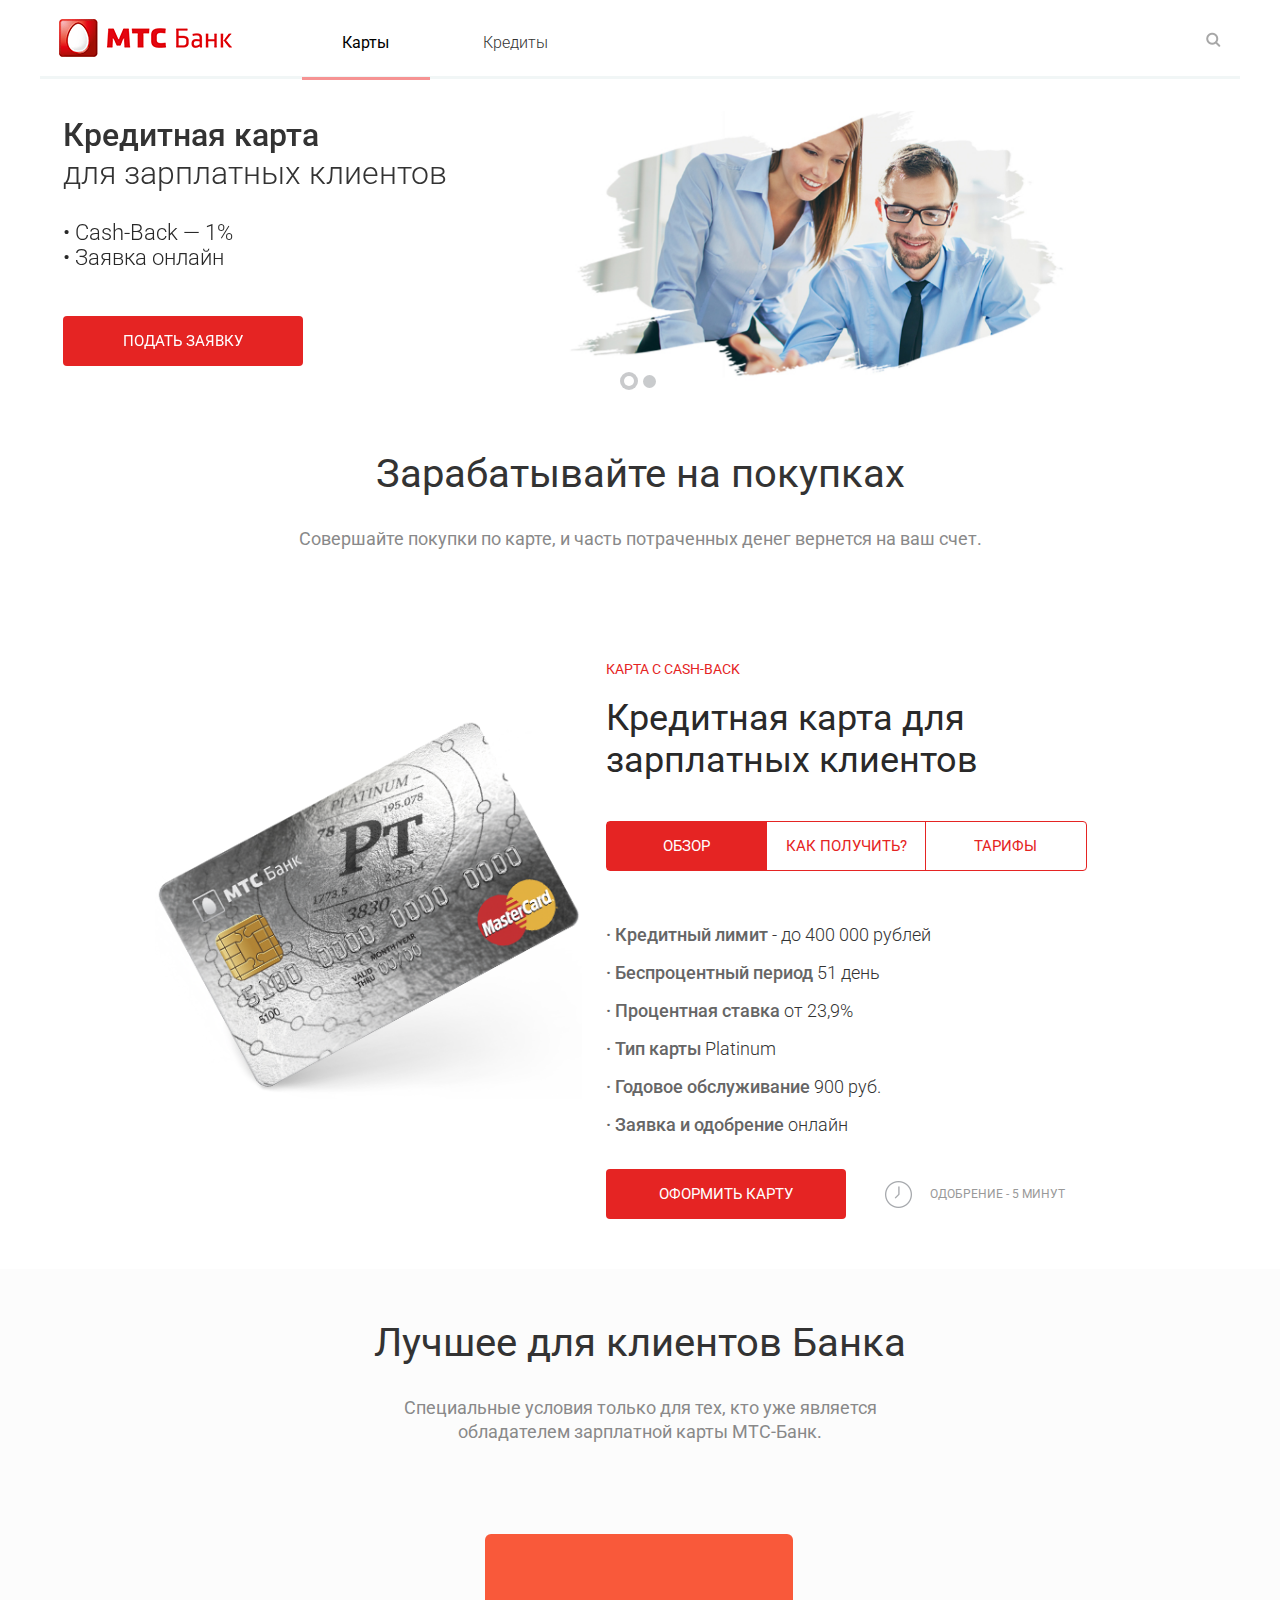
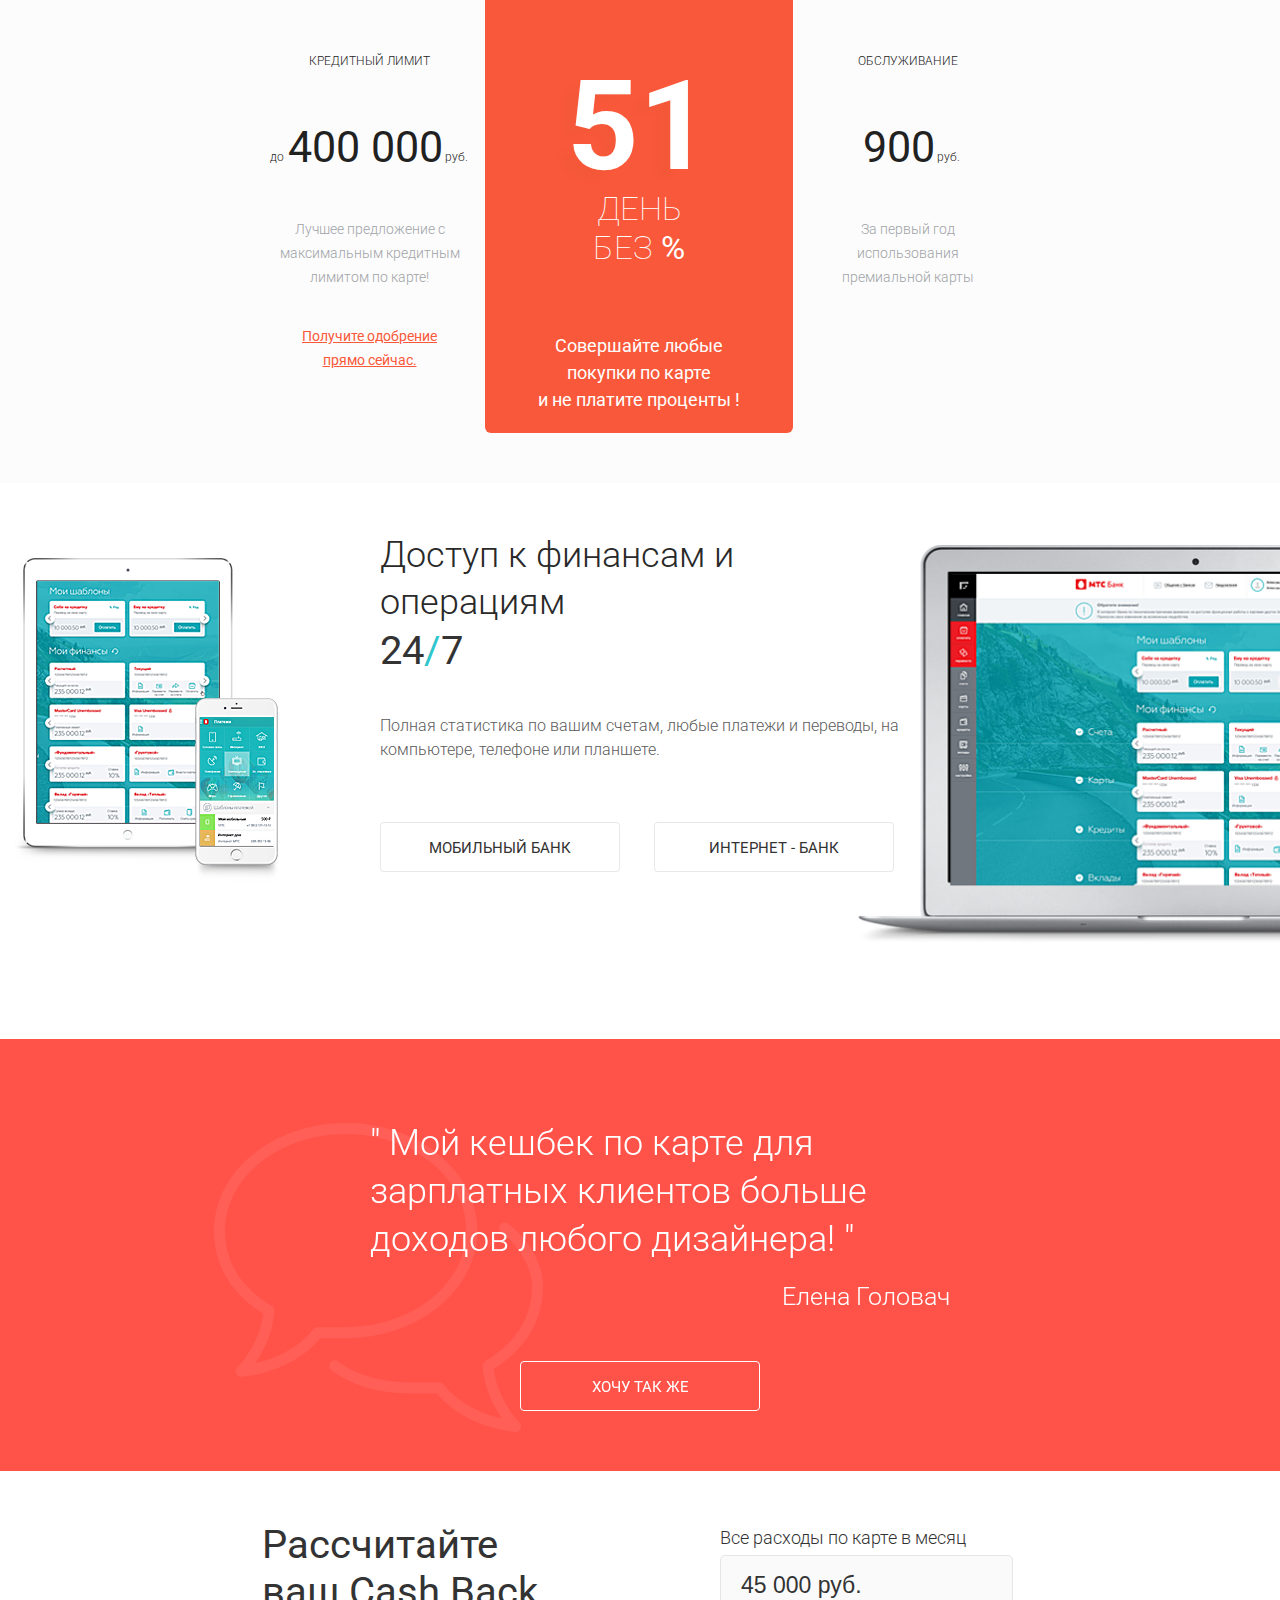
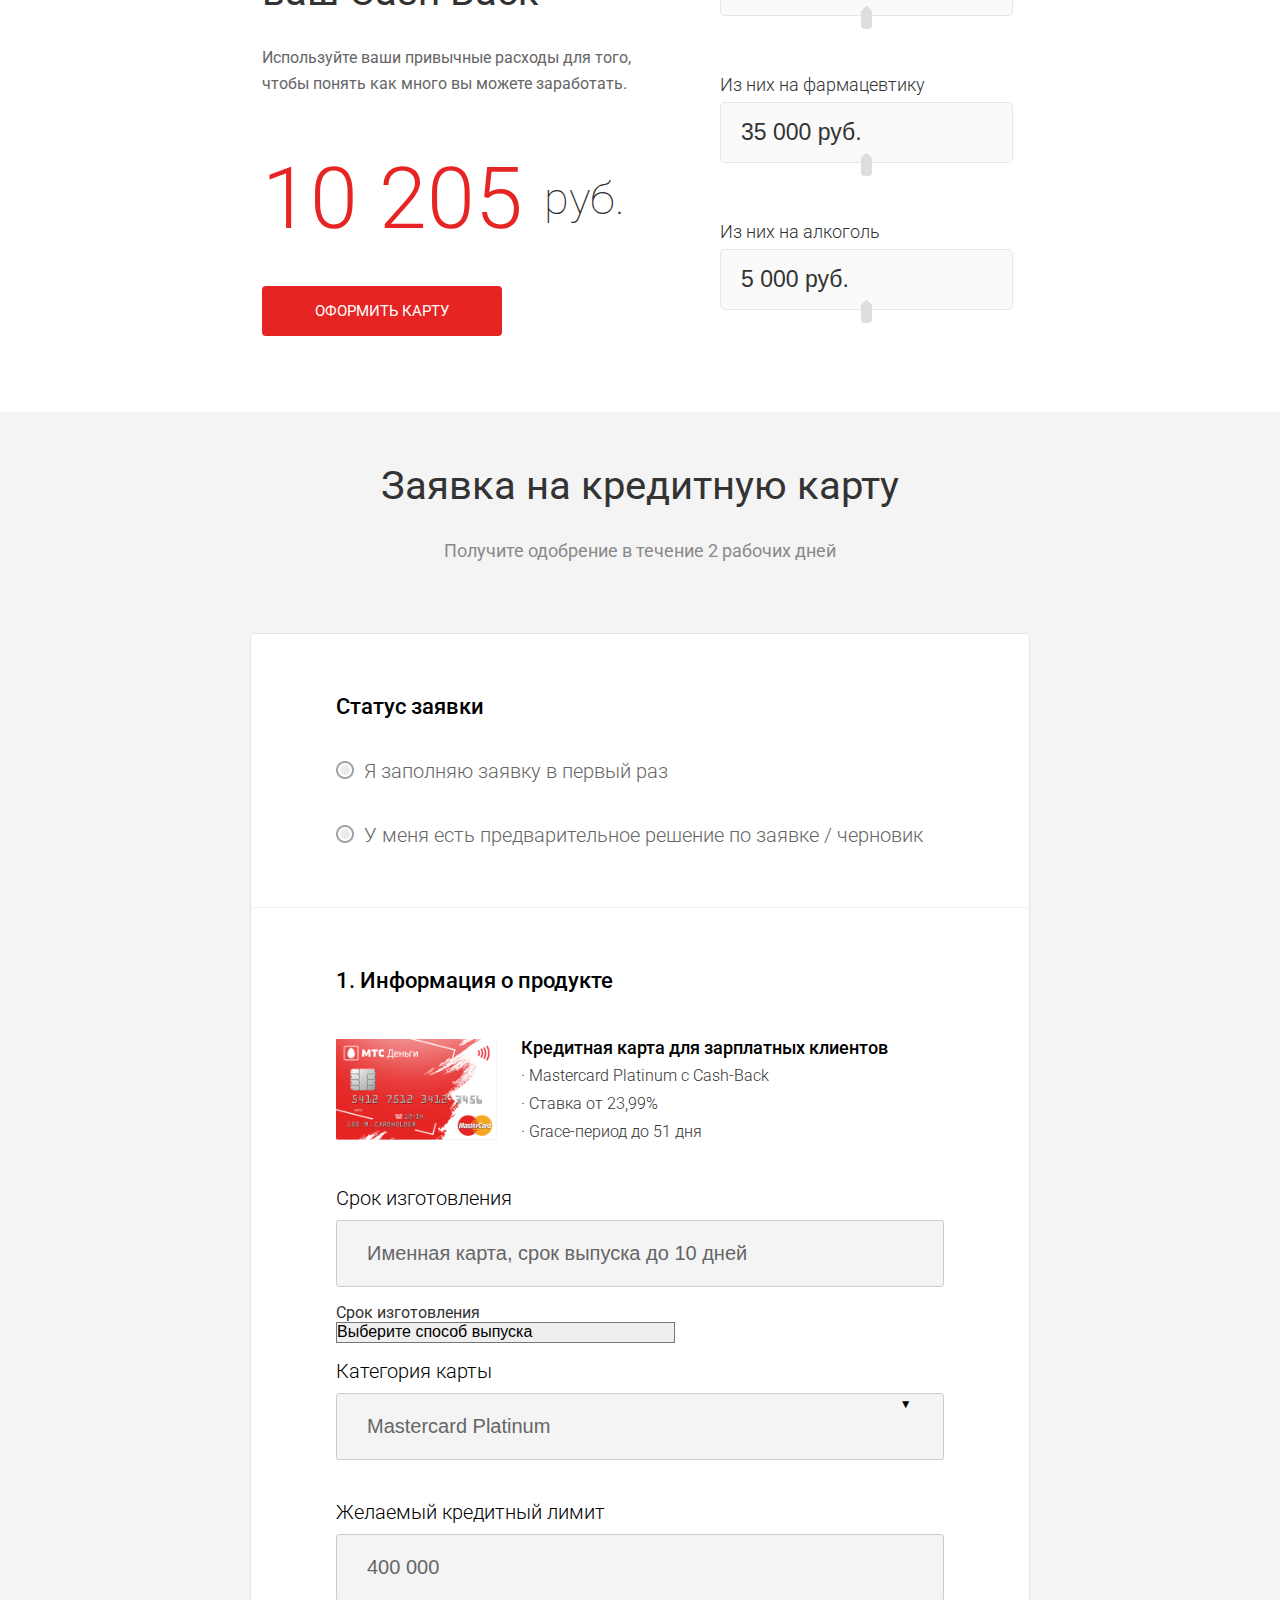
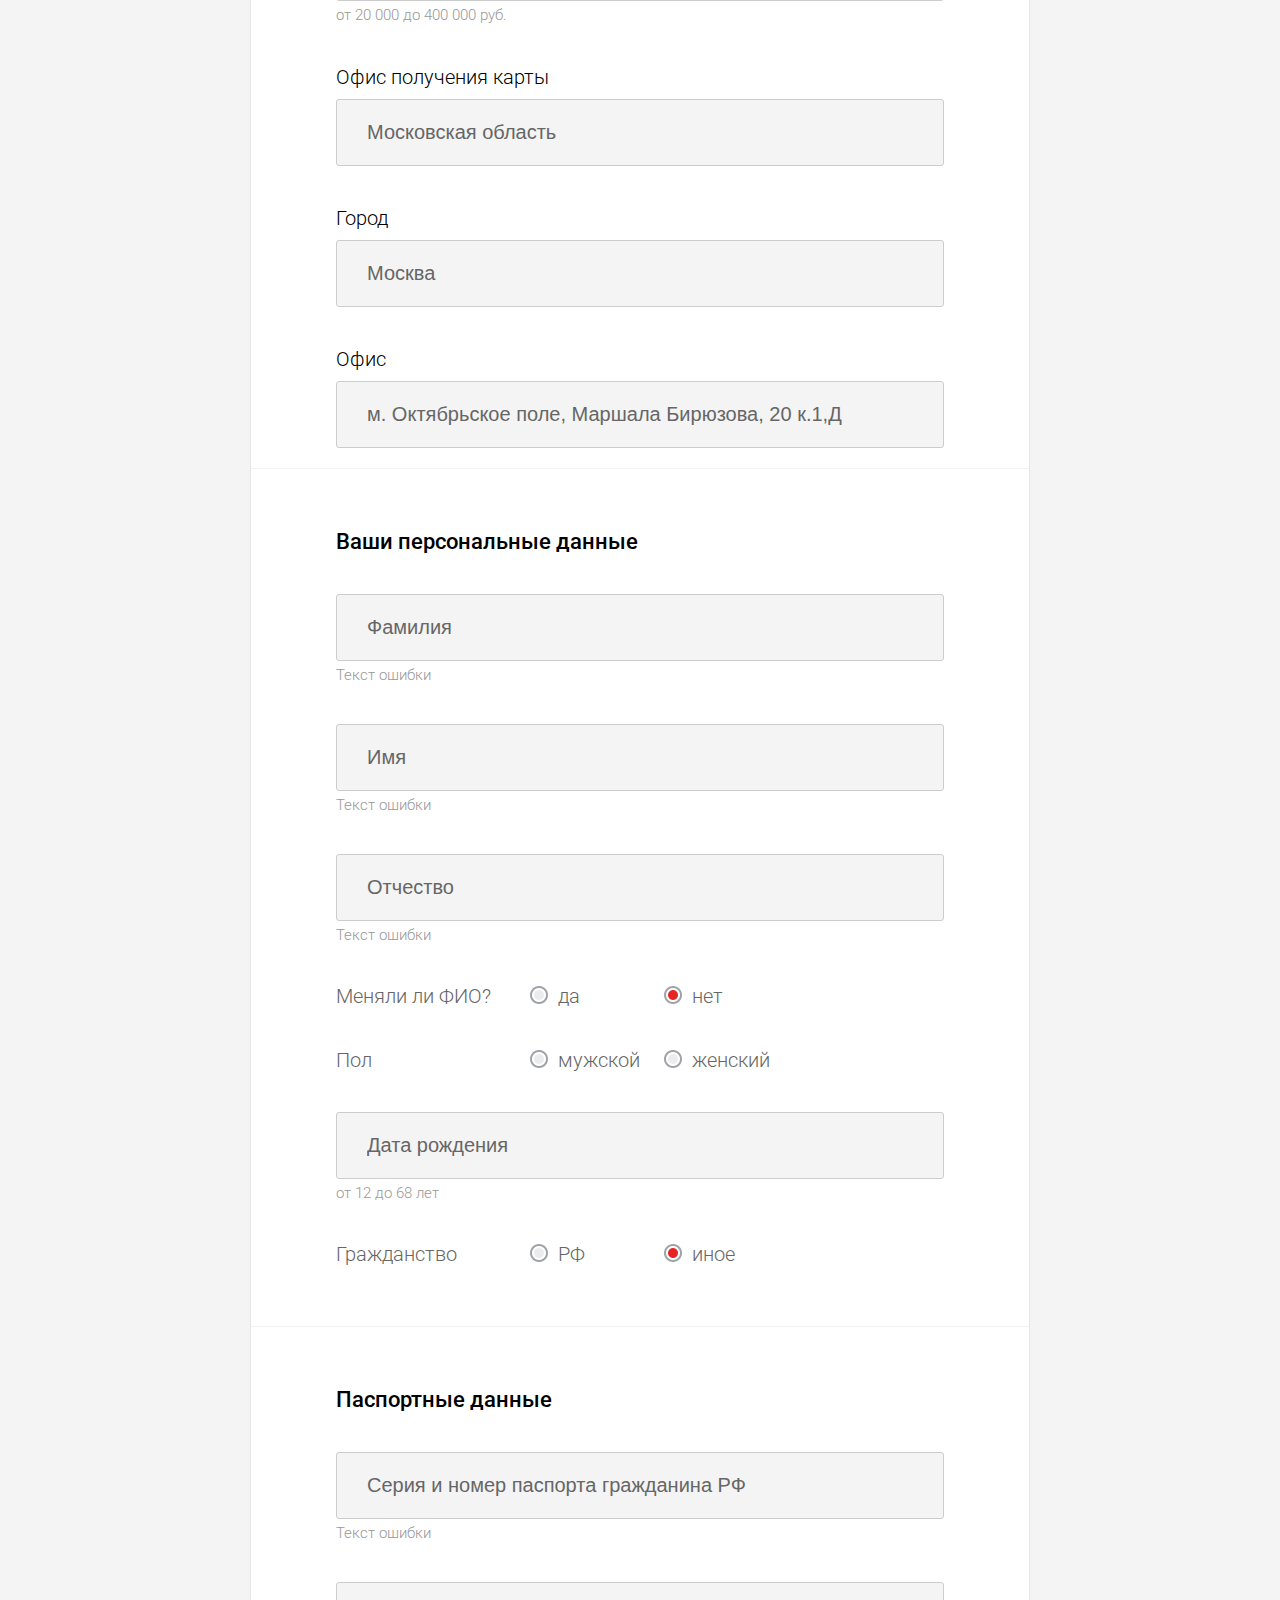
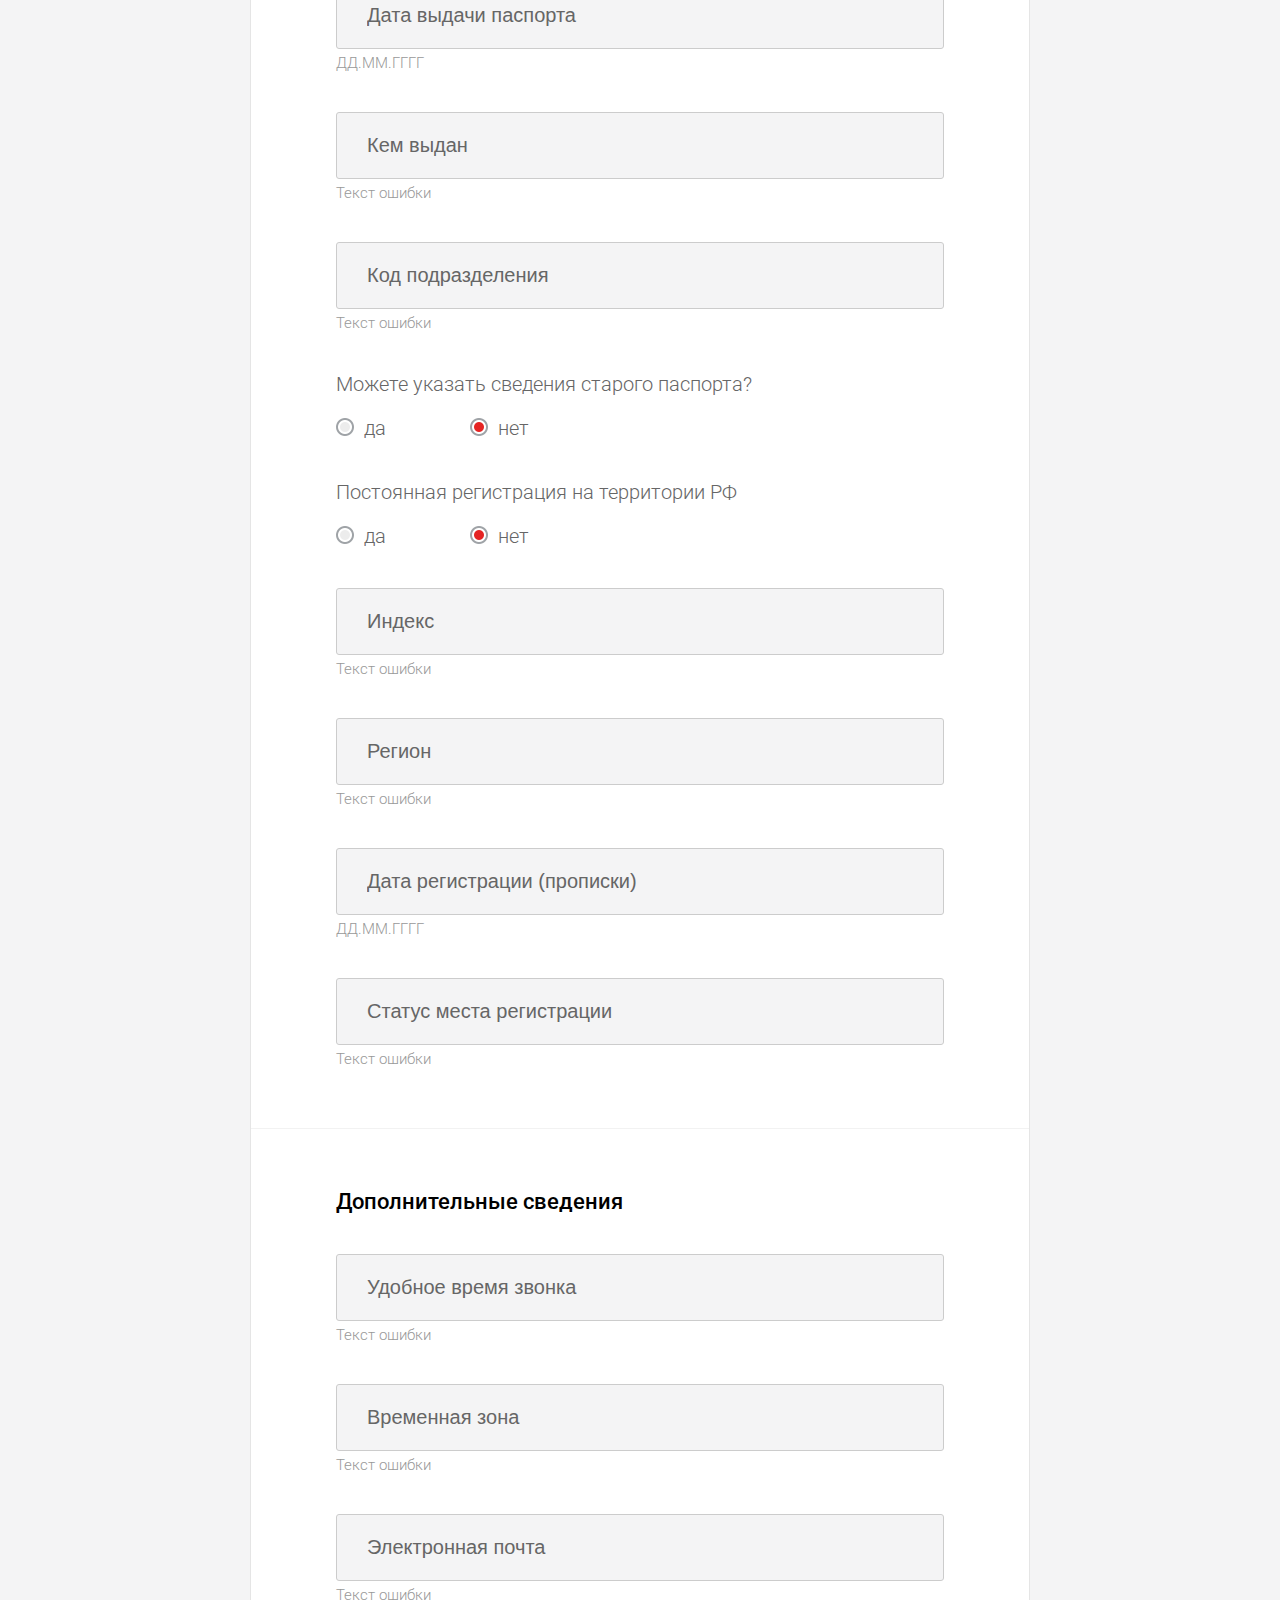
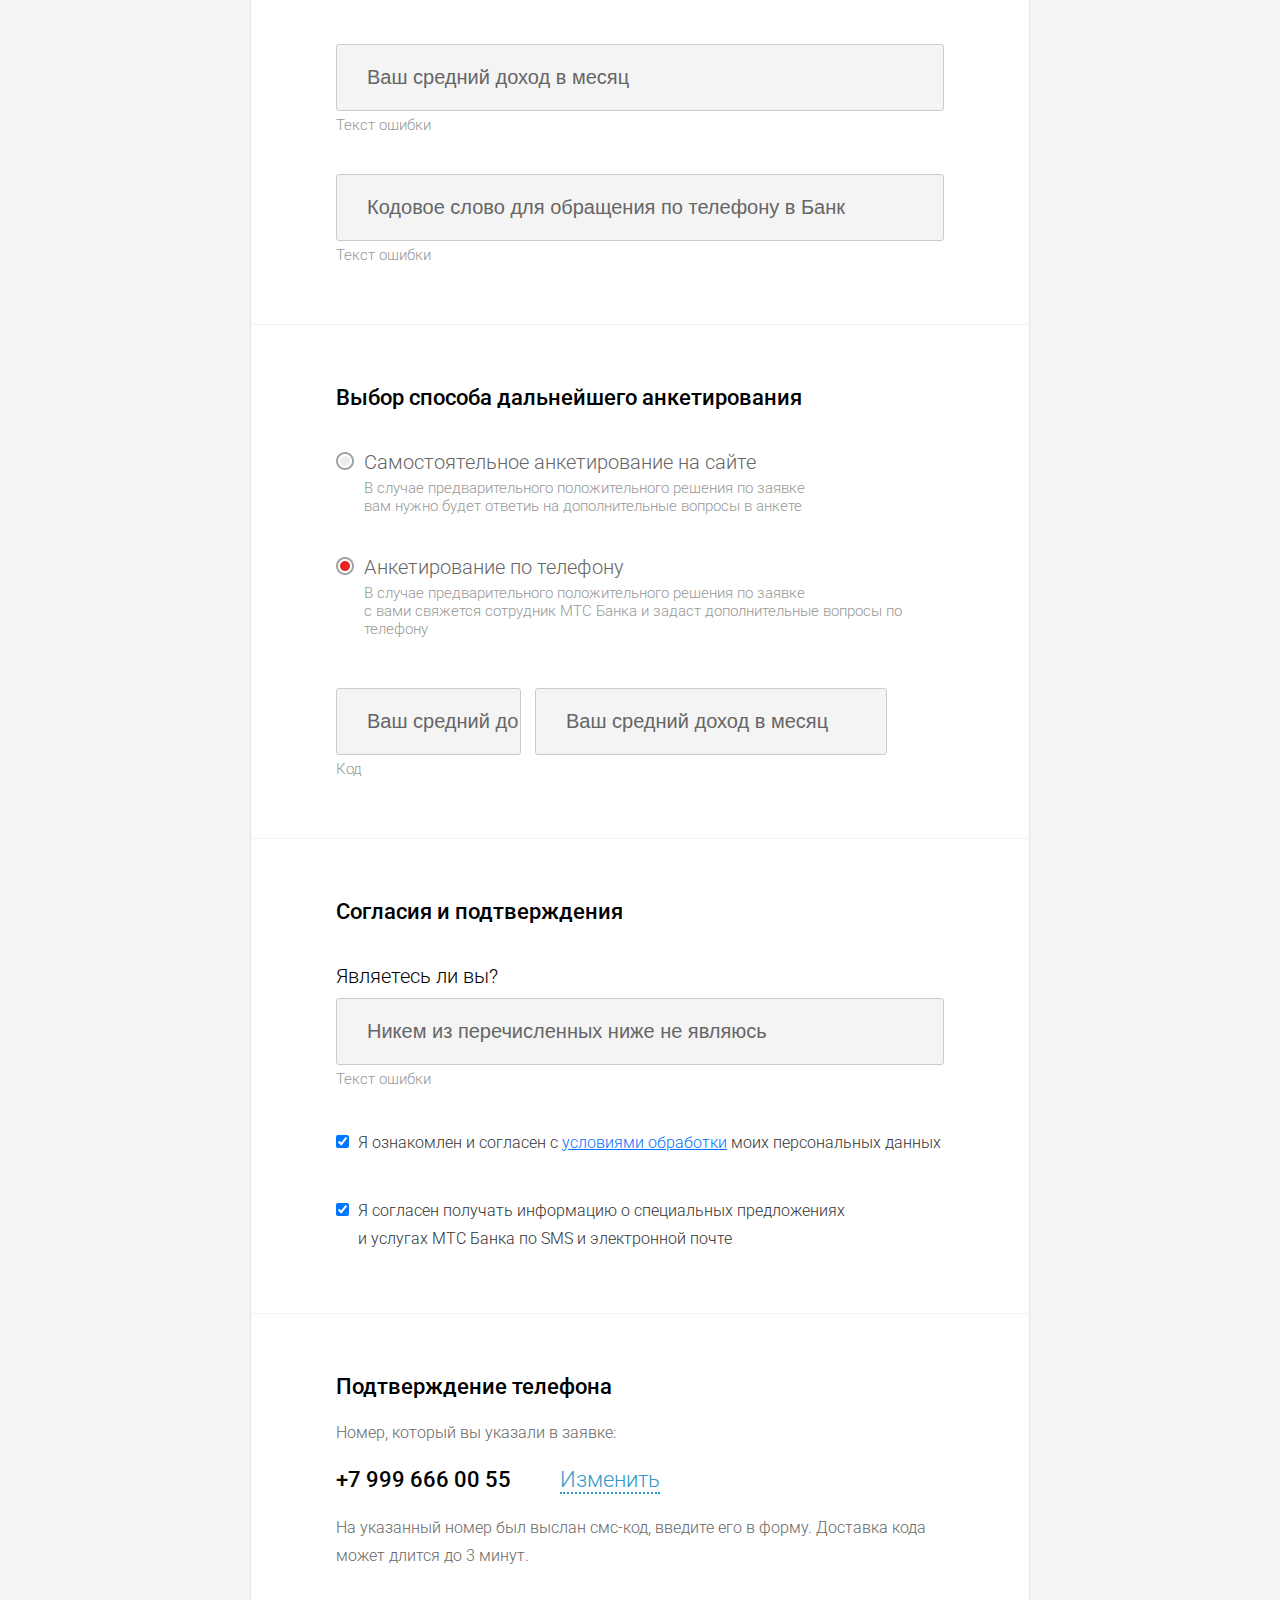
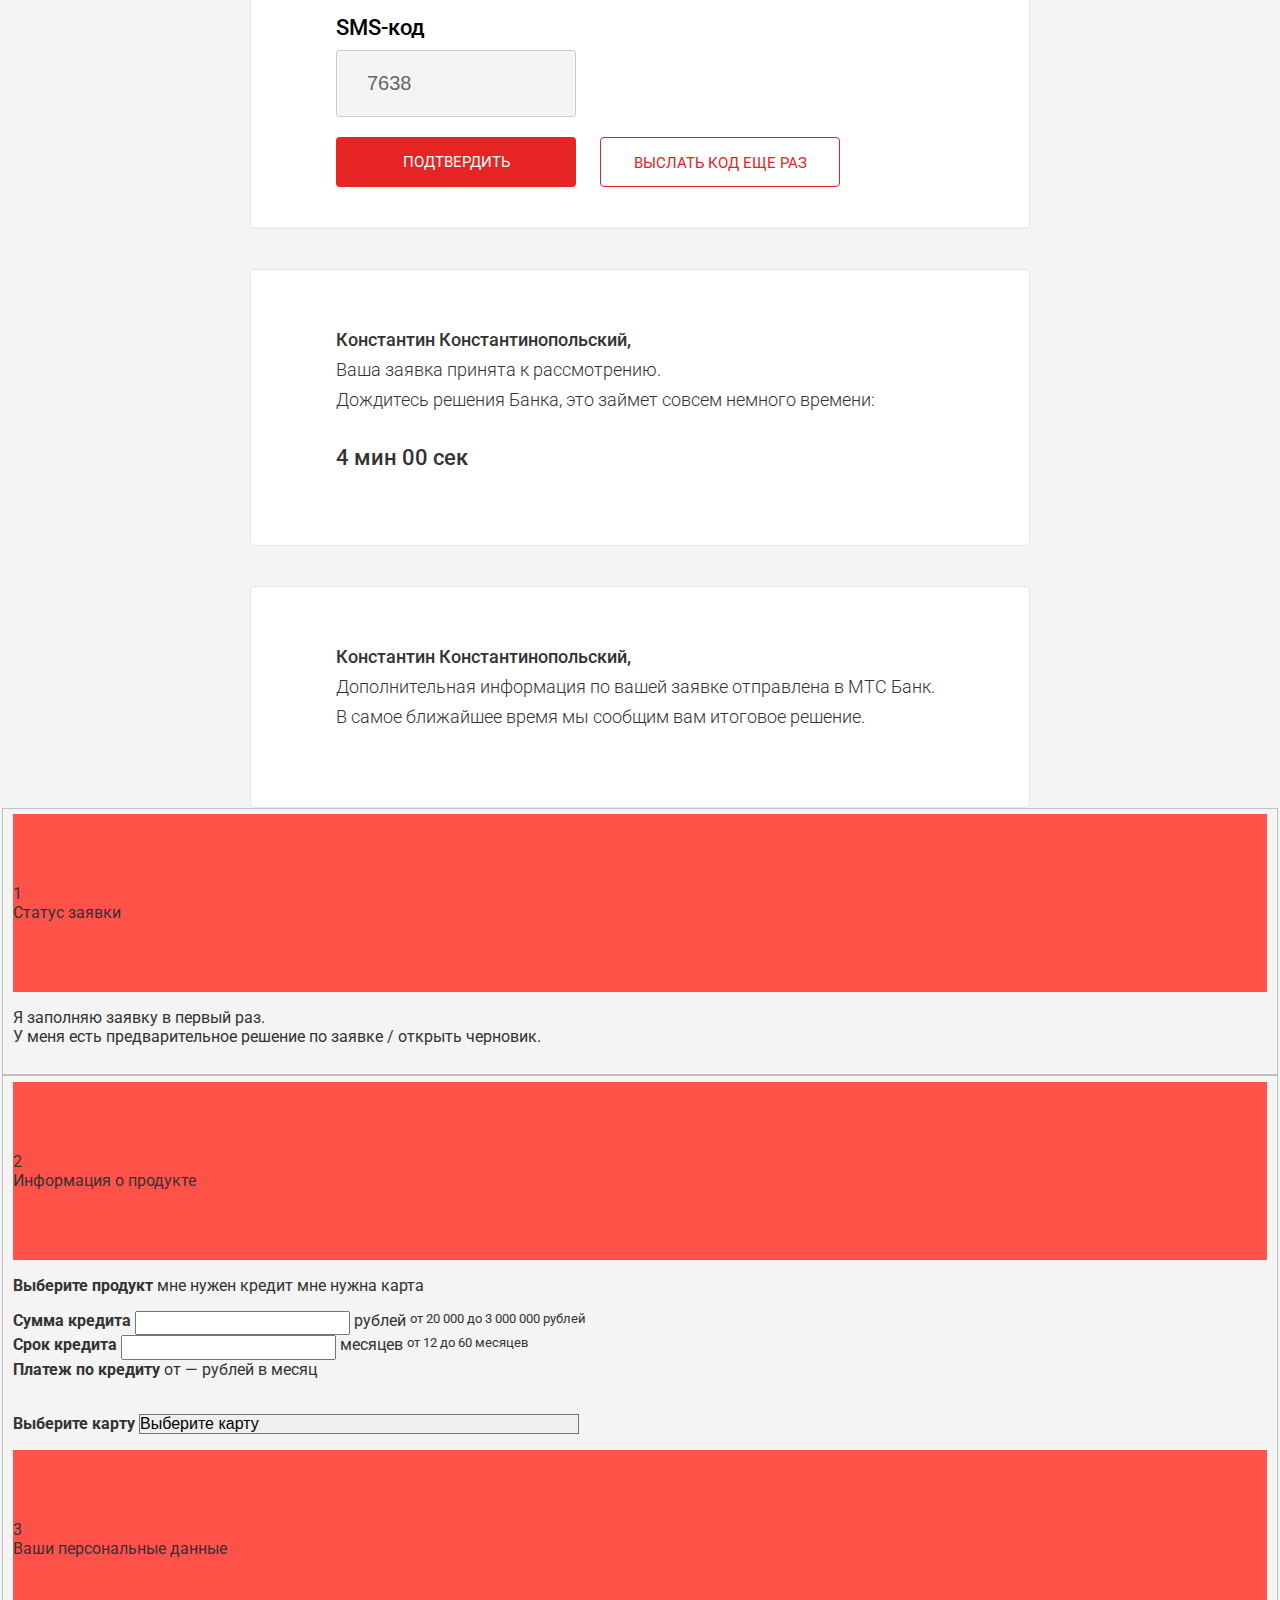
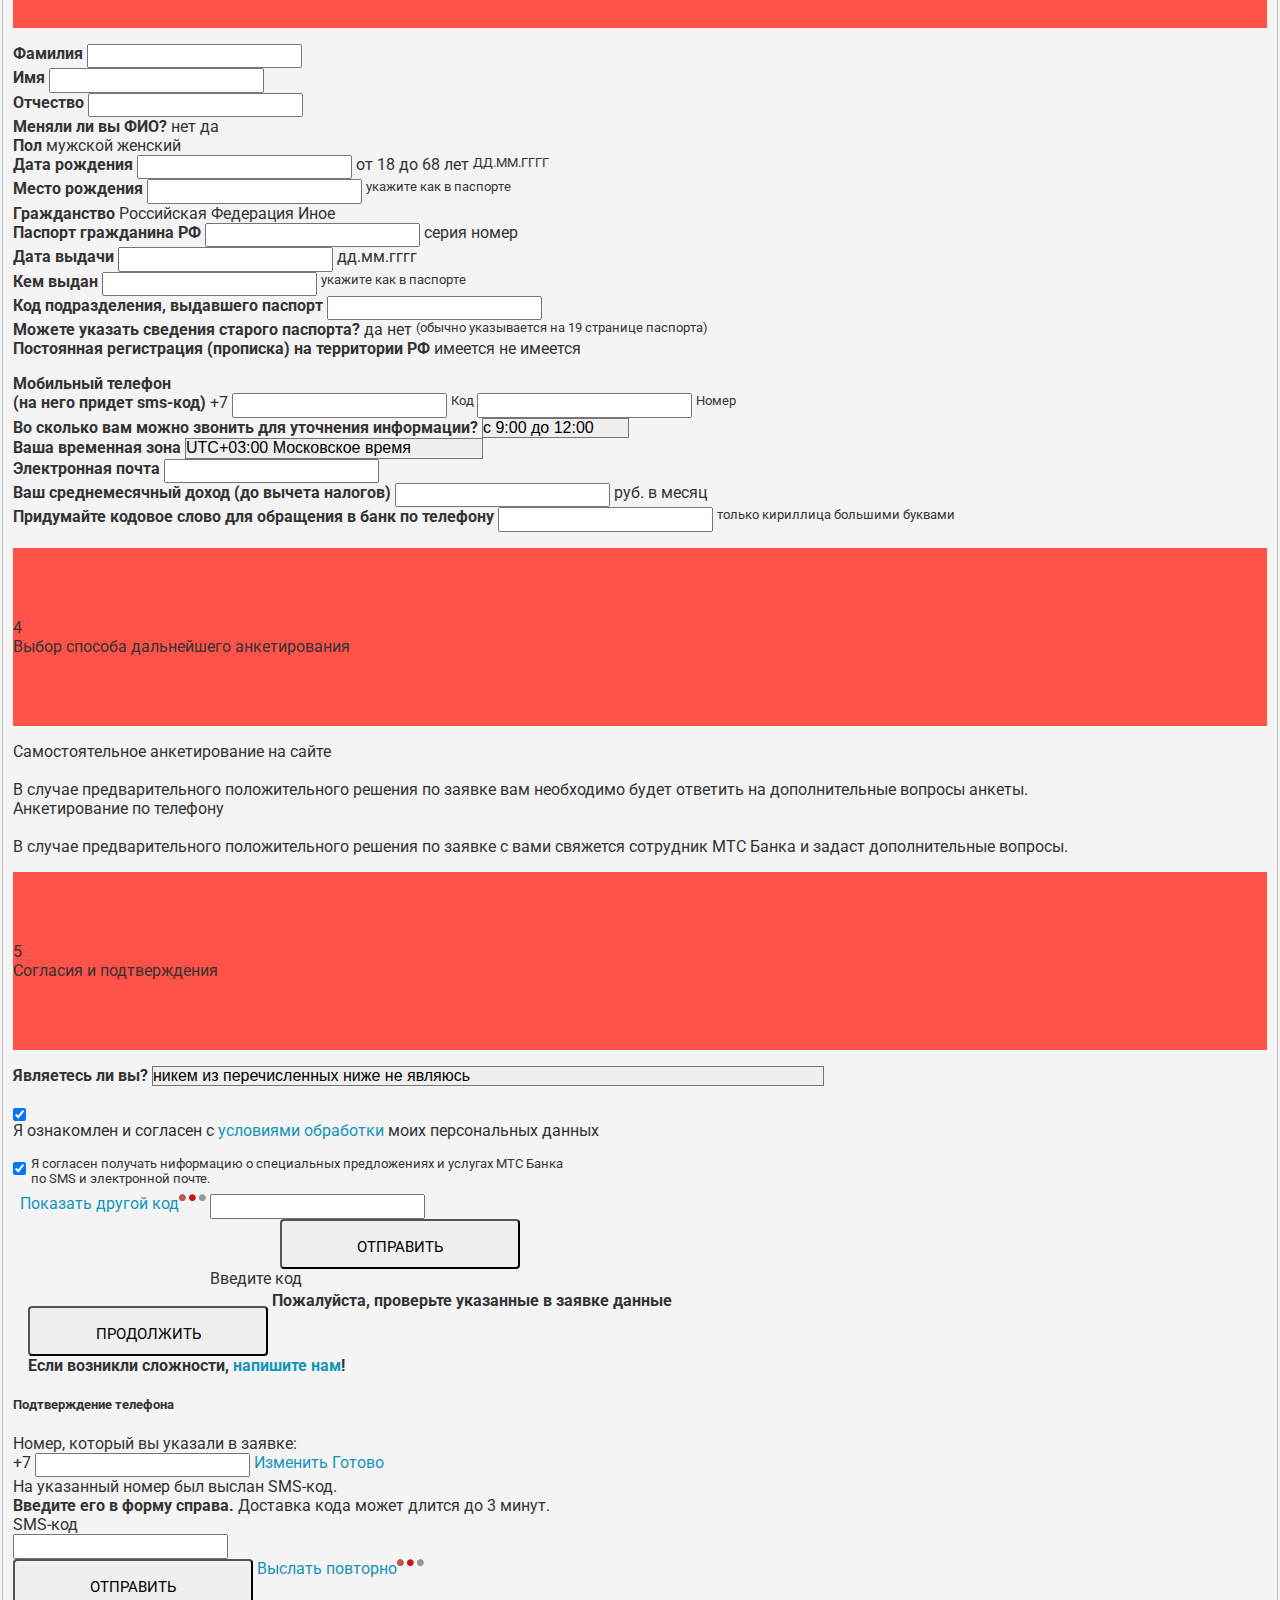
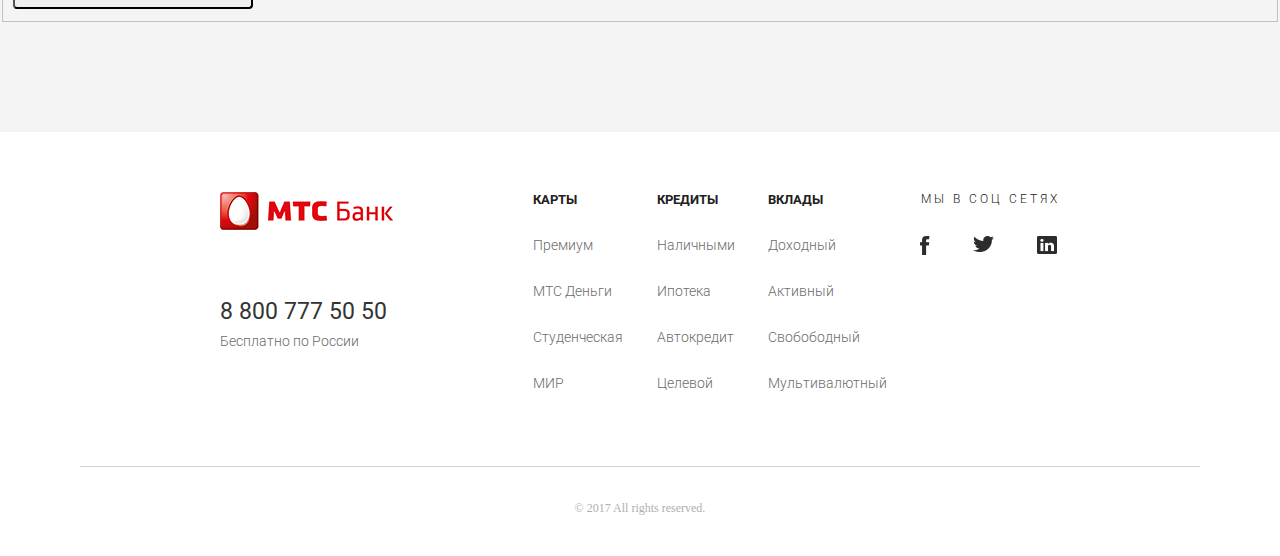
==== card0.html @ e61b51f1 "changes" ====
<!DOCTYPE html>
<html lang="ru">
<head>
	<meta charset="UTF-8">
	<meta http-equiv="content-type" content="text/html">
	<meta http-equiv="X-UA-Compatible" content="IE=edge">
	<meta name="viewport" content="width=device-width, initial-scale=1.0">
	<meta name="description" content="">
	<meta name="author" content="">
	<title>MTC Bank Card</title>


	<script src="libs/jquery/jquery-3.1.1.min.js"></script>
	<script src="libs/jquery/jquery-ui.min.js"></script>
	<link rel="apple-touch-icon" sizes="180x180" href="img/favicons/apple-touch-icon.png">
	<link rel="icon" type="image/png" href="img/favicons/favicon-32x32.png" sizes="32x32">
	<link rel="icon" type="image/png" href="img/favicons/favicon-16x16.png" sizes="16x16">
	<link rel="manifest" href="img/favicons/manifest.json">
	<link rel="mask-icon" href="img/favicons/safari-pinned-tab.svg" color="#e30714">
	<meta name="theme-color" content="#ffffff">

	<link href="libs/normalize/normalize.css" rel="stylesheet">
	<link href="libs/owlcarousel2/owl.carousel.min.css" rel="stylesheet">
	<link href="css/main.css" rel="stylesheet">

	<link href="https://fonts.googleapis.com/css?family=Roboto:100,300,400,500,700" rel="stylesheet">

	<!--new style-->

	<!--<link href="css/forms.css" rel="stylesheet">-->
	<!--<link href="css/reset.css" rel="stylesheet">-->
	<!--<link href="css/steps.css" rel="stylesheet">-->
	<!--<link href="css/style-app-mts.css" rel="stylesheet">-->
	<!--end new style-->
  <!--[if lt IE 9]>
  <script src="https://oss.maxcdn.com/html5shiv/3.7.2/html5shiv.min.js"></script>
  <script src="https://oss.maxcdn.com/respond/1.4.2/respond.min.js"></script>
  <![endif]-->
</head>
<body>

	<header class="top-header">
		<div class="top-header__container">
			<a href="#" class="logo top-header__logo"><img src="img/logo.png" alt=""></a>
			<nav class="top-header__nav">
				<div class="search top-nav__search">
					<form action="" class="search__form">
						<input type="text" class="search__input" name="search" placeholder="Писк по сайту">
						<input type="submit" class="search__btn" value="">
					</form>
				</div>
				<a href="#" class="top-header__nav-link top-header__nav-link_active">Карты</a>
				<a href="#" class="top-header__nav-link">Кредиты</a>
			</nav>

			<div class="search top-header__search">
				<form action="" class="search__form">
					<input type="text" class="search__input" name="search" placeholder="Писк по сайту">
					<input type="submit" class="search__btn" value="">
				</form>
			</div>

			<div class="top-header__mobile-menu">
				<div class="top-header__mobile-menu-drop"></div>
				<div class="top-header__mobile-menu-drop"></div>
				<div class="top-header__mobile-menu-drop"></div>
			</div>
		</div><!-- top-header__container -->
	</header><!-- top-header -->


	<section class="banner">
		<div id="banner" class="banner__slider owl-carousel">
			<div class="banner__slide">
				<img src="img/card-page/banner/Banner_credit-card-ZP-1.jpg" alt="">
				<div class="banner__container">
					<div class="banner__info">
						<div class="banner__title"><b>Кредитная карта</b> <br>для зарплатных клиентов </div>
                        <div class="banner__text"><b>51 день без процентов</b> <br>на покупки и платежи по карте </div>
                        <!--<ul class="banner__list">-->
                            <!--<li class="banner__list-item">• Cash-Back — 1%</li>-->
                            <!--<li class="banner__list-item">• Заявка онлайн</li>-->
                        <!--</ul>-->
						<!--<div class="banner__text">-->
							<!--Кредитная карта <br>-->
							<!--МТС Деньги-->
							<!--<span class="banner__text-sm">для зарплатных клиентов</span>-->
						<!--</div>-->
                        <a href="#" class="btn btn_red banner__btn">Подать заявку</a>
					</div>

					<!--<div class="banner__card">-->
						<!--<img src="img/card-page/banner/banner_card.png" alt="">-->
					<!--</div>-->
				</div><!-- banner__container -->
			</div><!-- banner__slide -->
			<div class="banner__slide">
				<img src="img/card-page/banner/Banner_credit-card-ZP-2.jpg" alt="">
				<div class="banner__container">
					<div class="banner__info">
                        <div class="banner__title"><b>Кредитная карта</b> <br>для зарплатных клиентов </div>
                        <ul class="banner__list">
                            <li class="banner__list-item">• Cash-Back — 1%</li>
                            <li class="banner__list-item">• Заявка онлайн</li>
                        </ul>
						<a href="#" class="btn btn_red banner__btn">Подать заявку</a>
					</div>
					<!--<div class="banner__card">-->
						<!--<img src="img/card-page/banner/banner_card.png" alt="">-->
					<!--</div>-->
				</div><!-- banner__container -->
			</div><!-- banner__slide -->
		</div><!-- banner__slider -->
	</section><!-- banner -->



	<section class="earn">
		<div class="earn__container">
			<div class="headline earn__headline">Зарабатывайте на покупках</div>
			<p class="subtitle earn__subtitle">Совершайте покупки по карте, и часть потраченных денег вернется на ваш счет.</p>

			<div class="earn__photo"><img src="img/card-page/earn/earn__card-2.png" alt=""></div>
			<div class="earn__info">
				<div class="earn__info-subtitle">КАРТА С CASH-BACK</div>
				<!--<div class="earn__info-nubmer">МТС ХХХХХХХХХ</div>-->
				<div class="earn__info-nubmer">Кредитная карта для зарплатных клиентов</div>

				<div class="earn__tab-caption-wrapper">
					<div class="earn__tab-caption">обзор</div>
					<div class="earn__tab-caption">как получить?</div>
					<div class="earn__tab-caption">тарифы</div>
				</div><!-- earn__tab-caption-wrapper -->

				<div class="earn__tab-content">
					<ul class="earn__text">
						<li><span class="earn__text-bold">· Кредитный лимит</span> - до 400 000 рублей</li>
						<li><span class="earn__text-bold">· Беспроцентный период</span> 51 день</li>
						<li><span class="earn__text-bold">· Процентная ставка</span> от 23,9%</li>
						<li><span class="earn__text-bold">· Тип карты </span>Platinum</li>
						<li><span class="earn__text-bold">· Годовое обслуживание</span> 900 руб.</li>
						<li><span class="earn__text-bold">· Заявка и одобрение </span> онлайн</li>
					</ul>
				</div><!-- earn__tab-content -->

				<div class="earn__tab-content">
					<ul class="earn__text">
						<li><span class="earn__text-bold">· Заполнить <a href="https://app.mtsbank.ru/getproduct/short/">онлайн-анкету</a></span> на сайте МТС Банка</li>
						<li><span class="earn__text-bold">· Забрать Вашу карту в ближайшем <a href="http://www.mtsbank.ru/about/branches/">офисе МТС Банка</a>,</span> предоставив для оформления паспорт</li>
					</ul>
				</div><!-- earn__tab-content -->

				<div class="earn__tab-content">
					<ul class="earn__text">
						<li><span class="earn__text-bold"><a href="http://www.mtsbank.ru/files/redakciya_2017_03_31_katalog_uslug_i_tarifov_dlya_klientov_fizicheskih_lic_doc.pdf">· Каталог услуг и тарифов для физических лиц с 31.03.2017</a></span> (PDF, 560,02 КБ) </li>
						<li><span class="earn__text-bold"><a href="http://www.mtsbank.ru/files/redakciya_2017_03_31_katalog_uslug_i_tarifov_dlya_klientov_fizicheskih_lic.pdf">· Каталог услуг и тарифов для клиентов – физических лиц по операциям с ценными бумагами, депозитарным услугам </a></span></li>
						<li><span class="earn__text-bold"><a href="http://www.mtsbank.ru/files/redakciya_2017_03_31_katalog_uslug_i_tarifov_dlya_klientov_fizicheskih_lic.pdf">· Вкладам, кредитам, программам добровольного страхования с 31.03.2017</a></span> (PDF, 1,2 МБ)</li>
						<li><span class="earn__text-bold"><a href="http://www.mtsbank.ru/files/20170206_%D0%9A%D0%B0%D1%82%D0%B0%D0%BB%D0%BE%D0%B3%20%D1%83%D1%81%D0%BB%D1%83%D0%B3%20%D0%B8%20%D1%82%D0%B0%D1%80%D0%B8%D1%84%D0%BE%D0%B2%20%D0%BF%D0%BE%20%D0%B1%D0%B0%D0%BD%D0%BA%D0%BE%D0%B2%D1%81%D0%BA%D0%B8%D0%BC%20%D0%BA%D0%B0%D1%80%D1%82%D0%B0%D0%BC%20%D0%B4%D0%BB%D1%8F%20%D0%BA%D0%BB%D0%B8%D0%B5%D0%BD%D1%82%D0%BE%D0%B2%20%D1%84%D0%B8%D0%B7%20%D0%B8%20%D1%8E%D1%80%20%D0%BB%D0%B8%D1%86%20.pdf">· Тарифы по банковским картам, по которым выпускаются карты с 20.04.2015 (каталог действует с 28.11.2016)</a> (PDF, 1,67 МБ)</li>
					</ul>
				</div><!-- earn__tab-content -->

				<a href="" class="btn btn_red earn__btn">Оформить карту</a>
				<div class="earn__approval"><span class="earn__approval-icon"></span> Одобрение - 5 минут</div>
			</div>
		</div>
	</section><!-- earn -->


	<section class="for-clients">
		<div class="for-clients__container">
			<div class="headline for-clients__headline">Лучшее для клиентов Банка</div>
			<p class="subtitle for-clients__subtitle">
				Специальные условия только для тех, кто уже является обладателем зарплатной карты МТС-Банк.
			</p>

			<div class="for-clients__plus">
				<div class="for-clients__plus-item">
					<div class="for-clients__title">кредитный лимит</div>	
					<div class="for-clients__price">
						<span class="for-clients__price for-clients__price_small">до</span> 400 000 <span class="for-clients__price for-clients__price_small">руб.</span>
					</div>
					<p class="for-clients__text">
						Лучшее предложение с <br>
						максимальным кредитным <br>
						лимитом по карте!
					</p>

					<a href="#" class="for-clients__link">
						Получите одобрение<br>
						прямо сейчас.
					</a>
				</div><!-- for-clients__plus-item -->

				<div class="for-clients__plus-item">
					<div class="for-clients__day">
						<span class="for-clients__day for-clients__day_large">51</span>
						ДЕНЬ <br>
						без <span class="for-clients__day for-clients__day_middle">%</span>
					</div>
					<p class="for-clients__text for-clients__text_middle">
						Совершайте любые <br>
						покупки по карте <br>
						и не платите проценты !
					</p>
				</div><!-- for-clients__plus-item -->

				<div class="for-clients__plus-item">
					<div class="for-clients__title">обслуживание</div>	
					<div class="for-clients__price">
						900 <span class="for-clients__price for-clients__price_small">руб.</span>
					</div>
					<p class="for-clients__text">
						За первый год <br>
						использования <br>
						премиальной карты
					</p>

					<div class="for-clients__crown">
						<!--<img src="img/card-page/for-clients/crown.png" alt="">-->
					</div>
				</div><!-- for-clients__plus-item -->

			</div><!-- for-clients__plus -->
		</div><!-- for-clients__container -->
	</section><!-- for-clients -->


	<section class="access">
		<img src="img/iph_ip.png" class="access_img-phone">
		<img src="img/mac.png" class="access_img-notebook">
		<div class="access__container">
			<div class="headline access__headline"><span class="access__headline access__headline-middle">Доступ к финансам и операциям</span> <br>
				24<span class="access__headline access__headline-blue">/</span>7
			</div>
			<p class="access__text">
				Полная статистика по вашим счетам, любые платежи и переводы,
				на компьютере, телефоне или планшете.
			</p>
			<a href="#" class="btn access__btn">Мобильный банк</a>
			<a href="#" class="btn access__btn">интернет - банк</a>
		</div>
	</section>


	<section class="recall">
		<div class="recall__container">
			<div id="recall-slider" class="recall__slider owl-carousel">
				<div class="recall__slide">
					<p class="recall__text">
						" Мой кешбек по карте для
						зарплатных клиентов больше
						доходов любого дизайнера! "
						<span class="recall__athor">Елена Головач</span>
					</p>
					<a href="#" class="btn btn_white recall__btn">Хочу так же</a>
				</div>
				<div class="recall__slide">
					<p class="recall__text">
						«	Мой кешбек по карте для
						зарплатных клиентов больше
						доходов любого дизайнера! »
						<span class="recall__athor">Елена Головач</span>
					</p>
					<a href="#" class="btn btn_white recall__btn">Хочу так же</a>
				</div>
			</div><!-- recoll__slider -->
		</div><!-- recoll__container -->
	</section><!-- recoll -->


	<section class="cash-back">
		<div class="cash-back__container">
			<div class="cash-back__col">
				<div class="headline cash-back__headline">
					Рассчитайте <br>
					ваш Cash Back
				</div>
				<p class="cash-back__text">
					Используйте ваши привычные расходы для того, 
					чтобы понять как много вы можете заработать.
				</p>
				<div class="cash-back__price">10 205 <span class="cash-back__price cash-back__price_sm">руб.</span></div>
				<div class="btn btn_red cash-back__btn">Оформить карту</div>
			</div>
			<div class="cash-back__col">
				<div class="filter cash-back__filter">
					<label class="cash-back__label">Все расходы по карте в месяц<br>
						<input type="text" id="total" class="calculate__input" value="45 000 руб. "/>
					</label>
					<div class="sliderCont">
						<div class="slider"></div>
					</div>
				</div><!-- calculate__filter -->

				<div class="filter cash-back__filter">
					<label class="cash-back__label">Из них на фармацевтику<br>
						<input type="text" id="time" class="calculate__input" value="35 000 руб. "/>
					</label>
					<div class="sliderCont">
						<div class="slider1"></div>
					</div>
				</div><!-- calculate__filter -->

				<div class="filter cash-back__filter">
					<label class="cash-back__label">Из них на алкоголь<br>
						<input type="text" id="income" class="calculate__input" value="5 000 руб. "/>
					</label>
					<div class="sliderCont">
						<div class="slider2"></div>
					</div>
				</div><!-- calculate__filter -->


			</div>
		</div>
	</section>

	<section class="bid">
		<div class="headline bid__headline">Заявка на кредитную карту</div>
		<div class="subtitle bid__subtitle">Получите одобрение в течение 2 рабочих дней</div>

		<form action="" class="bid__form">

			<div class="bid__form-chapter">
				<div class="bid__form-title">Статус заявки</div>

				<div class="bid__input-wrapper">
					<input id="rb-1" type="radio" name="status" value="status" checked>
					<label class="radio bid__form-text" for="rb-1">Я заполняю заявку в первый раз</label>
				</div>

				<div class="bid__input-wrapper">
					<input id="rb-2" type="radio" name="status" value="status">
					<label class="radio bid__form-text" for="rb-2">У меня есть предварительное решение по заявке / черновик</label>
				</div>
			</div><!-- bid__form-chapter -->

			<div class="bid__form-chapter">
				<div class="bid__form-title">1. Информация о продукте</div>
				
				<div class="bid__product">
					<div class="bid__product-photo"><img src="img/card-page/banner/banner_card.png" alt=""></div>
					<p class="bid__product-text">
						<span class="bid__product-text bid__product-text_bold">Кредитная карта для зарплатных клиентов</span> <br>
						· Mastercard Platinum c Cash-Back <br>
						· Ставка от 23,99% <br>
						· Grace-период до 51 дня
					</p>
				</div>

				<label class="bid__form-caption">Срок изготовления 
					<select name="" id="" class="bid__form-input">
						<option value="">Именная карта, срок выпуска до 10 дней</option>
						<option value="">Именная карта, срок выпуска до 10 дней</option>
						<option value="">Именная карта, срок выпуска до 10 дней</option>
					</select>
				</label>

				<ul>
					<li style="display: list-item;">
						<div class="legend">Срок изготовления</div>
						<input type="hidden" name="form_text_2274" value="CARD.PERSONAL">
						<select id="plastCat" name="plastCat">
							<option value="">Выберите cпособ выпуска</option>
							<option value="12">именная карта, срок выпуска до 10 дней</option>
							<option value="11">неименная карта моментального выпуска</option>
						</select>
					</li>

					<li class="credit-limit-wrap" style="display: none;">
						<strong class="legend">Желаемый кредитный лимит</strong>
						<span class="hintHolder">
							<input name="form_text_2270" class="textbox" type="text" value="0" data-required="false"> <span class="label-currency">руб.</span>
							<small class="hint">
								от <span class="label-currency-min">20 000</span> до <span class="label-currency-max">400 000</span>
								<span class="label-currency">руб.</span>
							</small>
						</span>
					</li>

					<li class="shoose-office-wrap" style="display: none;">
						<strong class="legend">Офис получения карты</strong>
						<div class="fieldSearchResultWrapper">
							<select name="form_text_637" class="region-select" data-required="true" error="0">
								<option value="0" selected="">Выберите регион</option>
								<option data-longitude="" data-latitude="" data-office_id="" data-c_code="" value="Амурская область">Амурская область</option>
								<option data-longitude="" data-latitude="" data-office_id="" data-c_code="" value="Волгоградская область">Волгоградская область</option>
								<option data-longitude="" data-latitude="" data-office_id="" data-c_code="" value="Вологодская область">Вологодская область</option>
								<option data-longitude="" data-latitude="" data-office_id="" data-c_code="" value="Воронежская область">Воронежская область</option>
								<option data-longitude="" data-latitude="" data-office_id="" data-c_code="" value="Еврейская автономная область">Еврейская автономная область</option>
								<option data-longitude="" data-latitude="" data-office_id="" data-c_code="" value="Забайкальский край">Забайкальский край</option>
								<option data-longitude="" data-latitude="" data-office_id="" data-c_code="" value="Иркутская область">Иркутская область</option>
								<option data-longitude="" data-latitude="" data-office_id="" data-c_code="" value="Калининградская область">Калининградская область</option>
								<option data-longitude="" data-latitude="" data-office_id="" data-c_code="" value="Кемеровская область">Кемеровская область</option>
								<option data-longitude="" data-latitude="" data-office_id="" data-c_code="" value="Кировская область">Кировская область</option>
								<option data-longitude="" data-latitude="" data-office_id="" data-c_code="" value="Краснодарский край">Краснодарский край</option>
								<option data-longitude="" data-latitude="" data-office_id="" data-c_code="" value="Красноярский край">Красноярский край</option>
								<option data-longitude="" data-latitude="" data-office_id="" data-c_code="" value="Москва">Москва</option>
								<option data-longitude="" data-latitude="" data-office_id="" data-c_code="" value="Нижегородская область">Нижегородская область</option>
								<option data-longitude="" data-latitude="" data-office_id="" data-c_code="" value="Новосибирская область">Новосибирская область</option>
								<option data-longitude="" data-latitude="" data-office_id="" data-c_code="" value="Омская область">Омская область</option>
								<option data-longitude="" data-latitude="" data-office_id="" data-c_code="" value="Оренбургская область">Оренбургская область</option>
								<option data-longitude="" data-latitude="" data-office_id="" data-c_code="" value="Пензенская область">Пензенская область</option>
								<option data-longitude="" data-latitude="" data-office_id="" data-c_code="" value="Пермский край">Пермский край</option>
								<option data-longitude="" data-latitude="" data-office_id="" data-c_code="" value="Приморский край">Приморский край</option>
								<option data-longitude="" data-latitude="" data-office_id="" data-c_code="" value="Республика Башкортостан">Республика Башкортостан</option>
								<option data-longitude="" data-latitude="" data-office_id="" data-c_code="" value="Республика Карелия">Республика Карелия</option>
								<option data-longitude="" data-latitude="" data-office_id="" data-c_code="" value="Республика Коми">Республика Коми</option>
								<option data-longitude="" data-latitude="" data-office_id="" data-c_code="" value="Республика Саха (Якутия)">Республика Саха (Якутия)</option>
								<option data-longitude="" data-latitude="" data-office_id="" data-c_code="" value="Республика Татарстан">Республика Татарстан</option>
								<option data-longitude="" data-latitude="" data-office_id="" data-c_code="" value="Ростовская область">Ростовская область</option>
								<option data-longitude="" data-latitude="" data-office_id="" data-c_code="" value="Рязанская область">Рязанская область</option>
								<option data-longitude="" data-latitude="" data-office_id="" data-c_code="" value="Самарская область">Самарская область</option>
								<option data-longitude="" data-latitude="" data-office_id="" data-c_code="" value="Санкт-Петербург">Санкт-Петербург</option>
								<option data-longitude="" data-latitude="" data-office_id="" data-c_code="" value="Саратовская область">Саратовская область</option>
								<option data-longitude="" data-latitude="" data-office_id="" data-c_code="" value="Сахалинская область">Сахалинская область</option>
								<option data-longitude="" data-latitude="" data-office_id="" data-c_code="" value="Свердловская область">Свердловская область</option>
								<option data-longitude="" data-latitude="" data-office_id="" data-c_code="" value="Ставропольский край">Ставропольский край</option>
								<option data-longitude="" data-latitude="" data-office_id="" data-c_code="" value="Томская область">Томская область</option>
								<option data-longitude="" data-latitude="" data-office_id="" data-c_code="" value="Тюменская область">Тюменская область</option>
								<option data-longitude="" data-latitude="" data-office_id="" data-c_code="" value="Хабаровский край">Хабаровский край</option>
								<option data-longitude="" data-latitude="" data-office_id="" data-c_code="" value="Ханты-Мансийский автономный округ - Югра">Ханты-Мансийский автономный округ - Югра</option>
								<option data-longitude="" data-latitude="" data-office_id="" data-c_code="" value="Челябинская область">Челябинская область</option>
							</select>		<img class="waiter ajaxloading" alt="" src="/img/waiter.gif">
						</div>
					</li>

					<li id="citySelector" style="display: none;">
						<strong class="legend">Город</strong>
						<div class="fieldSearchResultWrapper">
							<select name="form_text_638" class="city-select" data-required="true" error="0">
								<option value="0" selected="">Выберите город</option>

							</select>		<img class="waiter ajaxloading" alt="" src="/img/waiter.gif">
						</div>
					</li>

					<li class="shoose-office" id="officeSelector" style="display: none;">
						<strong class="legend">Офис</strong>
						<div class="fieldSearchResultWrapper">
							<select name="form_text_639" class="office-select" data-required="true">
								<option value="0" selected="">Выберите офис</option>
							</select>
							<img class="waiter ajaxloading" alt="" src="/img/waiter.gif">
						</div>
					</li>
				</ul>
				<!--end-->


				<label class="bid__form-caption">Категория карты
					<div class="select">
						<select name="" id="" class="bid__form-input">
							<option value="">Mastercard Platinum</option>
							<option value="">Mastercard Platinum</option>
							<option value="">Mastercard Platinum</option>
						</select>
					</div>
				</label>

				<label class="bid__form-caption">Желаемый кредитный лимит <input type="text" class="bid__form-input" placeholder="400 000"> <span class="bid__form-hint">от 20 000 до 400 000 руб.</span>
				</label>

				<label class="bid__form-caption">Офис получения карты
					<select name="" id="" class="bid__form-input">
						<option value="">Московская область</option>
						<option value="">Московская область</option>
						<option value="">Московская область</option>
					</select>
				</label>

				<label class="bid__form-caption">Город
					<select name="" id="" class="bid__form-input">
						<option value="">Москва</option>
						<option value="">Москва</option>
						<option value="">Москва</option>
					</select>
				</label>

				<label class="bid__form-caption">Офис
					<select name="" id="" class="bid__form-input">
						<option value="">м. Октябрьское поле, Маршала Бирюзова, 20 к.1,Д</option>
						<option value="">м. Октябрьское поле, Маршала Бирюзова, 20 к.1,Д</option>
						<option value="">м. Октябрьское поле, Маршала Бирюзова, 20 к.1,Д</option>
					</select>
				</label>
			</div><!-- bid__form-chapter -->

			<div class="bid__form-chapter">
				<div class="bid__form-title">Ваши персональные данные</div>

				<div class="bid__input-wrapper">
					<input type="text" class="bid__form-input" placeholder="Фамилия"> 
					<div class="bid__form-hint">Текст ошибки</div>
				</div>

				<div class="bid__input-wrapper">
					<input type="text" class="bid__form-input" placeholder="Имя"> 
					<div class="bid__form-hint">Текст ошибки</div>
				</div>

				<div class="bid__input-wrapper">
					<input type="text" class="bid__form-input" placeholder="Отчество"> 
					<div class="bid__form-hint">Текст ошибки</div>
				</div>

				<div class="bid__input-wrapper">
					<div class="bid__form-text bid__radio-title">Меняли ли ФИО?</div>
					<div class="bid__radio-content">
						<input id="rb-3" type="radio" name="full name" value="full name">
						<label class="radio bid__form-text" for="rb-3">да</label>
					</div>
					<div class="bid__radio-content">
						<input id="rb-3" type="radio" name="full name" value="full name" checked>
						<label class="radio bid__form-text" for="rb-3">нет</label>
					</div>
				</div>

				<div class="bid__input-wrapper">
					<div class="bid__form-text bid__radio-title">Пол</div>
					<div class="bid__radio-content">
						<input id="rb-5" type="radio" name="sex" value="men">
						<label class="radio bid__form-text" for="rb-5">мужской</label>
					</div>
					<div class="bid__radio-content">
						<input id="rb-6" type="radio" name="sex" value="women">
						<label class="radio bid__form-text" for="rb-6">женский</label>
					</div>
				</div>

				<div class="bid__input-wrapper">
					<input type="text" class="bid__form-input" placeholder="Дата рождения"> 
					<div class="bid__form-hint">от 12 до 68 лет</div>
				</div>

				<div class="bid__input-wrapper">
					<div class="bid__form-text bid__radio-title">Гражданство</div>
					<div class="bid__radio-content">
						<input id="rb-7" type="radio" name="nationality" value="Russian Federation">
						<label class="radio bid__form-text" for="rb-7">РФ</label>
					</div>
					<div class="bid__radio-content">
						<input id="rb-8" type="radio" name="nationality" value="other" checked>
						<label class="radio bid__form-text" for="rb-8">иное</label>
					</div>
				</div>
			</div><!-- bid__form-chapter -->

			<div class="bid__form-chapter">
				<div class="bid__form-title">Паспортные данные</div>

				<div class="bid__input-wrapper">
					<input type="text" class="bid__form-input" placeholder="Серия и номер паспорта гражданина РФ"> 
					<div class="bid__form-hint">Текст ошибки</div>
				</div>

				<div class="bid__input-wrapper">
					<input type="text" class="bid__form-input" placeholder="Дата выдачи паспорта"> 
					<div class="bid__form-hint">ДД.ММ.ГГГГ</div>
				</div>

				<div class="bid__input-wrapper">
					<input type="text" class="bid__form-input" placeholder="Кем выдан"> 
					<div class="bid__form-hint">Текст ошибки</div>
				</div>

				<div class="bid__input-wrapper">
					<input type="text" class="bid__form-input" placeholder="Код подразделения"> 
					<div class="bid__form-hint">Текст ошибки</div>
				</div>

				<div class="bid__input-wrapper">
					<div class="bid__form-text">Можете указать сведения старого паспорта?</div>
					<div class="bid__radio-content bid__radio-content_mt">
						<input id="rb-9" type="radio" name="passport" value="yes">
						<label class="radio bid__form-text" for="rb-9">да</label>
					</div>
					<div class="bid__radio-content bid__radio-content_mt">
						<input id="rb-10" type="radio" name="passport" value="full name" checked>
						<label class="radio bid__form-text" for="rb-10">нет</label>
					</div>
				</div>

				<div class="bid__input-wrapper">
					<div class="bid__form-text">Постоянная регистрация на территории РФ</div>
					<div class="bid__radio-content bid__radio-content_mt">
						<input id="rb-11" type="radio" name="registration" value="yes">
						<label class="radio bid__form-text" for="rb-11">да</label>
					</div>
					<div class="bid__radio-content bid__radio-content_mt">
						<input id="rb-12" type="radio" name="registration" value="full name" checked>
						<label class="radio bid__form-text" for="rb-12">нет</label>
					</div>
				</div>

				<div class="bid__input-wrapper">
					<input type="text" class="bid__form-input" placeholder="Индекс"> 
					<div class="bid__form-hint">Текст ошибки</div>
				</div>

				<div class="bid__input-wrapper">
					<select name="" id="" class="bid__form-input">
						<option value="">Регион</option>
						<option value="">Регион</option>
						<option value="">Регион</option>
					</select>	
					<div class="bid__form-hint">Текст ошибки</div>
				</div>

				<div class="bid__input-wrapper">
					<input type="text" class="bid__form-input" placeholder="Дата регистрации (прописки)"> 
					<div class="bid__form-hint">ДД.ММ.ГГГГ</div>
				</div>

				<div class="bid__input-wrapper">
					<select name="" id="" class="bid__form-input">
						<option value="">Статус места регистрации</option>
						<option value="">Статус места регистрации</option>
						<option value="">Статус места регистрации</option>
					</select>	
					<div class="bid__form-hint">Текст ошибки</div>
				</div>
			</div><!-- bid__form-chapter -->
			
			<div class="bid__form-chapter">
				<div class="bid__form-title">Дополнительные сведения</div>
				<div class="bid__input-wrapper">
					<select name="" id="" class="bid__form-input">
						<option value="">Удобное время звонка</option>
						<option value="">Удобное время звонка</option>
						<option value="">Удобное время звонка</option>
					</select>	
					<div class="bid__form-hint">Текст ошибки</div>
				</div>

				<div class="bid__input-wrapper">
					<select name="" id="" class="bid__form-input">
						<option value="">Временная зона</option>
						<option value="">Временная зона</option>
						<option value="">Временная зона</option>
					</select>	
					<div class="bid__form-hint">Текст ошибки</div>
				</div>

				<div class="bid__input-wrapper">
					<input type="text" class="bid__form-input" placeholder="Электронная почта"> 
					<div class="bid__form-hint">Текст ошибки</div>
				</div>

				<div class="bid__input-wrapper">
					<input type="text" class="bid__form-input" placeholder="Ваш средний доход в месяц"> 
					<div class="bid__form-hint">Текст ошибки</div>
				</div>

				<div class="bid__input-wrapper">
					<input type="text" class="bid__form-input" placeholder="Кодовое слово для обращения по телефону в Банк"> 
					<div class="bid__form-hint">Текст ошибки</div>
				</div>
			</div><!-- bid__form-chapter -->

			<div class="bid__form-chapter">
				<div class="bid__form-title">Выбор способа дальнейшего анкетирования</div>

				<div class="bid__input-wrapper">
					<input id="rb-13" type="radio" name="status" value="status" checked>
					<label class="radio bid__form-text" for="rb-13">Самостоятельное анкетирование на сайте
						<p class="bid__form-hint">
							В случае предварительного положительного решения по заявке <br>
							вам нужно будет ответиь на дополнительные вопросы в анкете
						</p>
					</label>
				</div>

				<div class="bid__input-wrapper">
					<input id="rb-14" type="radio" name="status" value="status" checked>
					<label class="radio bid__form-text" for="rb-14">Анкетирование по телефону
						<p class="bid__form-hint">
							В случае предварительного положительного решения по заявке <br>
							с вами свяжется сотрудник МТС Банка и задаст дополнительные вопросы по телефону
						</p>
					</label>
				</div>

				<div class="bid__input-wrapper">
					<input type="text" class="bid__form-input bid__form-input-phone" placeholder="Ваш средний доход в месяц"> 
					<input type="text" class="bid__form-input bid__form-input-phone_lg" placeholder="Ваш средний доход в месяц"> <br>
					<div class="bid__form-hint">Код</div>
				</div>
			</div><!-- bid__form-chapter -->

			<div class="bid__form-chapter">
				<div class="bid__form-title">Согласия и подтверждения</div>

				<div class="bid__input-wrapper"><label class="bid__form-caption">Являетесь ли вы?
					<select name="" id="" class="bid__form-input">
						<option value="">Никем из перечисленных ниже не являюсь</option>
						<option value="">Никем из перечисленных ниже не являюсь</option>
						<option value="">Никем из перечисленных ниже не являюсь</option>
					</select>	
				</label>
				<div class="bid__form-hint">Текст ошибки</div>
			</div>

			<div class="bid__input-wrapper">
				<input id="c-1" class="checkbox" type="checkbox" name="status" value="status" checked>
				<label class="bid__product-text" for="c-1">Я ознакомлен и согласен с <a href="#" class="bid_link">условиями обработки</a> моих персональных данных</label>
			</div>

			<div class="bid__input-wrapper">
				<input id="c-2" class="checkbox" type="checkbox" name="status" value="status" checked>
				<label class="bid__product-text" for="c-2">Я согласен получать информацию о специальных предложениях <br>
					и услугах МТС Банка по SMS и электронной почте</label>
				</div>

			</div><!-- bid__form-chapter -->

			<div class="bid__form-chapter">
				<div class="bid__form-title bid__form-title_call">Подтверждение телефона</div>
				<p class="bid__product-text bid__product-text_grey">Номер, который вы указали в заявке:</p>
				<div class="bid__nubmer-wrapper">
					<div class="bid__form-title bid__number">+7 999 666 00 55</div>
					<a class="bid__edit-number" href="#">Изменить</a>
				</div>
				<p class="bid__product-text bid__product-text_grey">
					На указанный номер был выслан смс-код, введите его в форму.
					Доставка кода может длится до 3 минут.
				</p>
				<div class="bid__form-title bid__sms-key">SMS-код</div>
				<input type="text" class="bid__form-input bid__form-input_call" placeholder="7638">

				<a href="#" class="btn btn_red bid__form-btn">подтвердить</a>
				<a href="#" class="btn btn_white bid__form-btn">выслать код еще раз</a>
			</div>
			<!--
			<div class="bid__form-chapter">
				<a href="#" class="btn btn_red bid__form-btn">далее</a>
			</div><!-- bid__form-chapter -->
		</form><!-- bid__form -->
		<div class="message">
			<p class="message__text">
				<span class="message__text_bold">Константин Константинопольский,</span> <br>
				Ваша заявка принята к рассмотрению. <br>
				Дождитесь решения Банка, это займет совсем немного времени:
			</p>
			<div class="message__time">4 мин 00 сек</div>
		</div>

		<div class="message">
			<p class="message__text">
				<span class="message__text_bold">Константин Константинопольский,</span> <br>
				Дополнительная информация по вашей заявке отправлена в МТС Банк. <br>
				В самое ближайшее время мы сообщим вам итоговое решение.
			</p>
		</div>

		<!--stile mts-bank-->

		<form name="CREDIT_CASH" action="/getproduct/short/" method="POST" enctype="multipart/form-data"><input type="hidden" name="sessid" id="sessid" value="17ae11fe7e42d0ce8bbe760decb73e1e"><input type="hidden" name="WEB_FORM_ID" value="18">		<fieldset>
			<div class="ccStepBlockWrapper new">
				<div class="ccStepBlock rounded">
					<div class="step">
						<div class="stepHolder rounded">
							1
						</div>
						Статус заявки
					</div>
					<ul class="errorList" style="display: none">
					</ul>
					<!-- step -->
					<ul>
						<li>
							<label><input type="radio" class="radio" id="status_new" name="form_radio_status" value="status_new" checked=""></label>
							<label for="status_new">Я заполняю заявку в первый раз.</label>
						</li>
						<li>
							<label><input type="radio" class="radio" id="status_old" name="form_radio_status" value="status_old"></label>
							<label for="status_old">У меня есть предварительное решение по заявке / открыть черновик.</label>
						</li>
						<li class="form-old-block hidden">
							<strong class="legend">Номер заявки</strong>
							<label>
								<input type="text" name="shortFromId" class="textbox" value="">
							</label>
							<input type="hidden" name="form_old_id" value="18">
						</li>
						<li class="form-old-block hidden">
							<strong class="legend">Дата вашего рождения</strong>
							<label>
								<input type="text" name="form_old_bdate" class="textbox"> дд.мм.гггг
							</label>
						</li>
						<li class="form-old-block hidden">
							<button type="submit" name="form_old_continue" value="continue" class="btn fl" style="margin-left: 210px;">
								<span>Продолжить</span>
							</button>
							<span class="span-cancel-app"> или <a id="cancel_app" href="#">отменить заявку</a></span>

						</li>
					</ul>
				</div>
				<!-- ccStepBlock -->
			</div>
			<!-- ccStepBlockWrapper -->
		</fieldset>
		</form>

		<!---->
		<form name="CREDIT_CASH" action="/getproduct/short/" method="POST" enctype="multipart/form-data"><input type="hidden" name="sessid" id="sessid" value="17ae11fe7e42d0ce8bbe760decb73e1e"><input type="hidden" name="WEB_FORM_ID" value="18">		<fieldset>
			<div class="ccStepBlockWrapper new">
				<div class="ccStepBlock rounded">
					<div class="step">
						<div class="stepHolder rounded">
							2
						</div>
						Информация о продукте
					</div>
					<!-- step -->
					<ul class="errorList" style="display: none;">
					</ul>

					<ul>
						<li class="radio-line">
							<strong class="legend">Выберите продукт</strong>

							<label><input type="radio" value="2266" name="form_radio_chooseProduct" id="2266" class="radio" error="0"></label>
							<label for="2266">мне нужен кредит</label>

							<label><input type="radio" value="2267" name="form_radio_chooseProduct" id="2267" style="margin-left: 10px ! important;" class="radio" error="0"></label>
							<label for="2267">мне нужна карта</label>

						</li>
					</ul>

					<ul class="info-product-block-credit ">
						<li>
							<strong class="legend">Сумма кредита</strong>
							<span class="hintHolder">
								<input type="text" class="textbox" onkeyup="check_summ()" id="c_summ" maxlength="7" name="form_text_635" value="" size="0"> рублей
								 <small class="hint" id="summ_credit_limit">
									 от 20 000 до 3 000 000 рублей
								 </small>
							</span>
						</li>
						<li>
							<strong class="legend">Срок кредита</strong>
							<span class="hintHolder"><input type="text" class="textbox" maxlength="2" name="form_text_636" value="" size="0"> месяцев
								 <small class="hint">
									 от 12 до 60 месяцев
								 </small>
							</span>
						</li>
						<li>
							<strong class="legend">Платеж по кредиту</strong>
							от <span class="creditPayment">—</span> рублей в месяц
						</li>
					</ul>

					<div class="info-product-block-card ">
						<script>
							// справочник карт
							var cardsReference = [{"id":"2055313","subProductType":"21","cardType":"7","currency":"8","plastCat":"11","cardCategory":"15","minLim":"0","maxLim":"300000","description":"\u041a\u0440\u0435\u0434\u0438\u0442\u043d\u0430\u044f \u043a\u0430\u0440\u0442\u0430 \u0434\u043b\u044f \u0430\u0431\u043e\u043d\u0435\u043d\u0442\u043e\u0432 \u041c\u0422\u0421 \u0438 \u0437\u0430\u0440\u043f\u043b\u0430\u0442\u043d\u044b\u0445 \u043a\u043b\u0438\u0435\u043d\u0442\u043e\u0432 \u041c\u0422\u0421 \u0411\u0430\u043d\u043a\u0430 <a target=\"_blank\" href=\"http:\/\/www.mts.ru\/bankovskiye_uslugi\/mts_dengi\/bankovskiye_karty_s_bonusami\/\">\u0423\u0437\u043d\u0430\u0442\u044c \u0431\u043e\u043b\u044c\u0448\u0435<\/a>","img":"\/upload\/iblock\/021\/021fb68b6399a17aaf030dc72551feee.png"},{"id":"1539516","subProductType":"5","cardType":"6","currency":"10","plastCat":"12","cardCategory":"14","minLim":"0","maxLim":"0","description":"\u0420\u0430\u0441\u0447\u0435\u0442\u043d\u0430\u044f \u043a\u0430\u0440\u0442\u0430 \u0434\u043b\u044f \u043f\u043e\u0432\u0441\u0435\u0434\u043d\u0435\u0432\u043d\u044b\u0445 \u043d\u0443\u0436\u0434. \u0412 \u0437\u0430\u0432\u0438\u0441\u0438\u043c\u043e\u0441\u0442\u0438 \u043e\u0442 \u043f\u043e\u0442\u0440\u0435\u0431\u043d\u043e\u0441\u0442\u0435\u0439 \u043c\u043e\u0436\u043d\u043e \u0432\u044b\u0431\u0440\u0430\u0442\u044c \u043b\u044e\u0431\u0443\u044e \u0432\u0430\u043b\u044e\u0442\u0443 \u0438 \u043a\u0430\u0442\u0435\u0433\u043e\u0440\u0438\u044e \u043a\u0430\u0440\u0442\u044b.","img":"\/upload\/iblock\/3cc\/3cc2f3cd7f9e9adeaa8dd70b871974ca.jpg"},{"id":"1539520","subProductType":"5","cardType":"6","currency":"10","plastCat":"12","cardCategory":"16","minLim":"0","maxLim":"0","description":"\u0420\u0430\u0441\u0447\u0435\u0442\u043d\u0430\u044f \u043a\u0430\u0440\u0442\u0430 \u0434\u043b\u044f \u043f\u043e\u0432\u0441\u0435\u0434\u043d\u0435\u0432\u043d\u044b\u0445 \u043d\u0443\u0436\u0434. \u0412 \u0437\u0430\u0432\u0438\u0441\u0438\u043c\u043e\u0441\u0442\u0438 \u043e\u0442 \u043f\u043e\u0442\u0440\u0435\u0431\u043d\u043e\u0441\u0442\u0435\u0439 \u043c\u043e\u0436\u043d\u043e \u0432\u044b\u0431\u0440\u0430\u0442\u044c \u043b\u044e\u0431\u0443\u044e \u0432\u0430\u043b\u044e\u0442\u0443 \u0438 \u043a\u0430\u0442\u0435\u0433\u043e\u0440\u0438\u044e \u043a\u0430\u0440\u0442\u044b.","img":"\/upload\/iblock\/ae1\/ae16b42f4411d41d126be467df842367.jpg"},{"id":"1539521","subProductType":"5","cardType":"6","currency":"10","plastCat":"12","cardCategory":"15","minLim":"0","maxLim":"0","description":"\u0420\u0430\u0441\u0447\u0435\u0442\u043d\u0430\u044f \u043a\u0430\u0440\u0442\u0430 \u0434\u043b\u044f \u043f\u043e\u0432\u0441\u0435\u0434\u043d\u0435\u0432\u043d\u044b\u0445 \u043d\u0443\u0436\u0434. \u0412 \u0437\u0430\u0432\u0438\u0441\u0438\u043c\u043e\u0441\u0442\u0438 \u043e\u0442 \u043f\u043e\u0442\u0440\u0435\u0431\u043d\u043e\u0441\u0442\u0435\u0439 \u043c\u043e\u0436\u043d\u043e \u0432\u044b\u0431\u0440\u0430\u0442\u044c \u043b\u044e\u0431\u0443\u044e \u0432\u0430\u043b\u044e\u0442\u0443 \u0438 \u043a\u0430\u0442\u0435\u0433\u043e\u0440\u0438\u044e \u043a\u0430\u0440\u0442\u044b.","img":"\/upload\/iblock\/ba3\/ba37063fd275b7d599c1206b31122dd0.jpg"},{"id":"1539523","subProductType":"5","cardType":"6","currency":"10","plastCat":"12","cardCategory":"18","minLim":"0","maxLim":"0","description":"\u0420\u0430\u0441\u0447\u0435\u0442\u043d\u0430\u044f \u043a\u0430\u0440\u0442\u0430 \u0434\u043b\u044f \u043f\u043e\u0432\u0441\u0435\u0434\u043d\u0435\u0432\u043d\u044b\u0445 \u043d\u0443\u0436\u0434. \u0412 \u0437\u0430\u0432\u0438\u0441\u0438\u043c\u043e\u0441\u0442\u0438 \u043e\u0442 \u043f\u043e\u0442\u0440\u0435\u0431\u043d\u043e\u0441\u0442\u0435\u0439 \u043c\u043e\u0436\u043d\u043e \u0432\u044b\u0431\u0440\u0430\u0442\u044c \u043b\u044e\u0431\u0443\u044e \u0432\u0430\u043b\u044e\u0442\u0443 \u0438 \u043a\u0430\u0442\u0435\u0433\u043e\u0440\u0438\u044e \u043a\u0430\u0440\u0442\u044b.","img":"\/upload\/iblock\/c90\/c904abd16e7b6258e63b10a24a53a5c2.jpg"},{"id":"1539524","subProductType":"5","cardType":"6","currency":"10","plastCat":"12","cardCategory":"17","minLim":"0","maxLim":"0","description":"\u0420\u0430\u0441\u0447\u0435\u0442\u043d\u0430\u044f \u043a\u0430\u0440\u0442\u0430 \u0434\u043b\u044f \u043f\u043e\u0432\u0441\u0435\u0434\u043d\u0435\u0432\u043d\u044b\u0445 \u043d\u0443\u0436\u0434. \u0412 \u0437\u0430\u0432\u0438\u0441\u0438\u043c\u043e\u0441\u0442\u0438 \u043e\u0442 \u043f\u043e\u0442\u0440\u0435\u0431\u043d\u043e\u0441\u0442\u0435\u0439 \u043c\u043e\u0436\u043d\u043e \u0432\u044b\u0431\u0440\u0430\u0442\u044c \u043b\u044e\u0431\u0443\u044e \u0432\u0430\u043b\u044e\u0442\u0443 \u0438 \u043a\u0430\u0442\u0435\u0433\u043e\u0440\u0438\u044e \u043a\u0430\u0440\u0442\u044b.","img":"\/upload\/iblock\/ec3\/ec3e3ef57cfa01c0ebf11afbc7f68769.jpg"},{"id":"1539525","subProductType":"5","cardType":"6","currency":"10","plastCat":"12","cardCategory":"13","minLim":"0","maxLim":"0","description":"\u0420\u0430\u0441\u0447\u0435\u0442\u043d\u0430\u044f \u043a\u0430\u0440\u0442\u0430 \u0434\u043b\u044f \u043f\u043e\u0432\u0441\u0435\u0434\u043d\u0435\u0432\u043d\u044b\u0445 \u043d\u0443\u0436\u0434. \u0412 \u0437\u0430\u0432\u0438\u0441\u0438\u043c\u043e\u0441\u0442\u0438 \u043e\u0442 \u043f\u043e\u0442\u0440\u0435\u0431\u043d\u043e\u0441\u0442\u0435\u0439 \u043c\u043e\u0436\u043d\u043e \u0432\u044b\u0431\u0440\u0430\u0442\u044c \u043b\u044e\u0431\u0443\u044e \u0432\u0430\u043b\u044e\u0442\u0443 \u0438 \u043a\u0430\u0442\u0435\u0433\u043e\u0440\u0438\u044e \u043a\u0430\u0440\u0442\u044b.","img":"\/upload\/iblock\/3de\/3de341715393437a8c18eb60ddf560d2.jpg"},{"id":"1539526","subProductType":"5","cardType":"6","currency":"9","plastCat":"12","cardCategory":"14","minLim":"0","maxLim":"0","description":"\u0420\u0430\u0441\u0447\u0435\u0442\u043d\u0430\u044f \u043a\u0430\u0440\u0442\u0430 \u0434\u043b\u044f \u043f\u043e\u0432\u0441\u0435\u0434\u043d\u0435\u0432\u043d\u044b\u0445 \u043d\u0443\u0436\u0434. \u0412 \u0437\u0430\u0432\u0438\u0441\u0438\u043c\u043e\u0441\u0442\u0438 \u043e\u0442 \u043f\u043e\u0442\u0440\u0435\u0431\u043d\u043e\u0441\u0442\u0435\u0439 \u043c\u043e\u0436\u043d\u043e \u0432\u044b\u0431\u0440\u0430\u0442\u044c \u043b\u044e\u0431\u0443\u044e \u0432\u0430\u043b\u044e\u0442\u0443 \u0438 \u043a\u0430\u0442\u0435\u0433\u043e\u0440\u0438\u044e \u043a\u0430\u0440\u0442\u044b.","img":"\/upload\/iblock\/aa7\/aa75188c069475974c97023bdccc02ec.jpg"},{"id":"1539527","subProductType":"5","cardType":"6","currency":"9","plastCat":"12","cardCategory":"16","minLim":"0","maxLim":"0","description":"\u0420\u0430\u0441\u0447\u0435\u0442\u043d\u0430\u044f \u043a\u0430\u0440\u0442\u0430 \u0434\u043b\u044f \u043f\u043e\u0432\u0441\u0435\u0434\u043d\u0435\u0432\u043d\u044b\u0445 \u043d\u0443\u0436\u0434. \u0412 \u0437\u0430\u0432\u0438\u0441\u0438\u043c\u043e\u0441\u0442\u0438 \u043e\u0442 \u043f\u043e\u0442\u0440\u0435\u0431\u043d\u043e\u0441\u0442\u0435\u0439 \u043c\u043e\u0436\u043d\u043e \u0432\u044b\u0431\u0440\u0430\u0442\u044c \u043b\u044e\u0431\u0443\u044e \u0432\u0430\u043b\u044e\u0442\u0443 \u0438 \u043a\u0430\u0442\u0435\u0433\u043e\u0440\u0438\u044e \u043a\u0430\u0440\u0442\u044b.","img":"\/upload\/iblock\/1e0\/1e0cb66e4a1c95de4329db14321d7c99.jpg"},{"id":"1539529","subProductType":"5","cardType":"6","currency":"9","plastCat":"12","cardCategory":"15","minLim":"0","maxLim":"0","description":"\u0420\u0430\u0441\u0447\u0435\u0442\u043d\u0430\u044f \u043a\u0430\u0440\u0442\u0430 \u0434\u043b\u044f \u043f\u043e\u0432\u0441\u0435\u0434\u043d\u0435\u0432\u043d\u044b\u0445 \u043d\u0443\u0436\u0434. \u0412 \u0437\u0430\u0432\u0438\u0441\u0438\u043c\u043e\u0441\u0442\u0438 \u043e\u0442 \u043f\u043e\u0442\u0440\u0435\u0431\u043d\u043e\u0441\u0442\u0435\u0439 \u043c\u043e\u0436\u043d\u043e \u0432\u044b\u0431\u0440\u0430\u0442\u044c \u043b\u044e\u0431\u0443\u044e \u0432\u0430\u043b\u044e\u0442\u0443 \u0438 \u043a\u0430\u0442\u0435\u0433\u043e\u0440\u0438\u044e \u043a\u0430\u0440\u0442\u044b.","img":"\/upload\/iblock\/4da\/4da009c4ed30661647264bc3ad3f14e5.jpg"},{"id":"1539530","subProductType":"5","cardType":"6","currency":"9","plastCat":"12","cardCategory":"17","minLim":"0","maxLim":"0","description":"\u0420\u0430\u0441\u0447\u0435\u0442\u043d\u0430\u044f \u043a\u0430\u0440\u0442\u0430 \u0434\u043b\u044f \u043f\u043e\u0432\u0441\u0435\u0434\u043d\u0435\u0432\u043d\u044b\u0445 \u043d\u0443\u0436\u0434. \u0412 \u0437\u0430\u0432\u0438\u0441\u0438\u043c\u043e\u0441\u0442\u0438 \u043e\u0442 \u043f\u043e\u0442\u0440\u0435\u0431\u043d\u043e\u0441\u0442\u0435\u0439 \u043c\u043e\u0436\u043d\u043e \u0432\u044b\u0431\u0440\u0430\u0442\u044c \u043b\u044e\u0431\u0443\u044e \u0432\u0430\u043b\u044e\u0442\u0443 \u0438 \u043a\u0430\u0442\u0435\u0433\u043e\u0440\u0438\u044e \u043a\u0430\u0440\u0442\u044b.","img":"\/upload\/iblock\/7c8\/7c80246dec1d9c4d7b6d0dbc96d140af.jpg"},{"id":"1539531","subProductType":"5","cardType":"6","currency":"9","plastCat":"12","cardCategory":"13","minLim":"0","maxLim":"0","description":"\u0420\u0430\u0441\u0447\u0435\u0442\u043d\u0430\u044f \u043a\u0430\u0440\u0442\u0430 \u0434\u043b\u044f \u043f\u043e\u0432\u0441\u0435\u0434\u043d\u0435\u0432\u043d\u044b\u0445 \u043d\u0443\u0436\u0434. \u0412 \u0437\u0430\u0432\u0438\u0441\u0438\u043c\u043e\u0441\u0442\u0438 \u043e\u0442 \u043f\u043e\u0442\u0440\u0435\u0431\u043d\u043e\u0441\u0442\u0435\u0439 \u043c\u043e\u0436\u043d\u043e \u0432\u044b\u0431\u0440\u0430\u0442\u044c \u043b\u044e\u0431\u0443\u044e \u0432\u0430\u043b\u044e\u0442\u0443 \u0438 \u043a\u0430\u0442\u0435\u0433\u043e\u0440\u0438\u044e \u043a\u0430\u0440\u0442\u044b.","img":"\/upload\/iblock\/41a\/41a800ddb28a334b14a5f7a41f6132dc.jpg"},{"id":"1539534","subProductType":"5","cardType":"6","currency":"8","plastCat":"12","cardCategory":"14","minLim":"0","maxLim":"0","description":"\u0420\u0430\u0441\u0447\u0435\u0442\u043d\u0430\u044f \u043a\u0430\u0440\u0442\u0430 \u0434\u043b\u044f \u043f\u043e\u0432\u0441\u0435\u0434\u043d\u0435\u0432\u043d\u044b\u0445 \u043d\u0443\u0436\u0434. \u0412 \u0437\u0430\u0432\u0438\u0441\u0438\u043c\u043e\u0441\u0442\u0438 \u043e\u0442 \u043f\u043e\u0442\u0440\u0435\u0431\u043d\u043e\u0441\u0442\u0435\u0439 \u043c\u043e\u0436\u043d\u043e \u0432\u044b\u0431\u0440\u0430\u0442\u044c \u043b\u044e\u0431\u0443\u044e \u0432\u0430\u043b\u044e\u0442\u0443 \u0438 \u043a\u0430\u0442\u0435\u0433\u043e\u0440\u0438\u044e \u043a\u0430\u0440\u0442\u044b.","img":"\/upload\/iblock\/e16\/e167997bc0676049496b74a8d5a7b933.jpg"},{"id":"1539536","subProductType":"5","cardType":"6","currency":"8","plastCat":"12","cardCategory":"16","minLim":"0","maxLim":"0","description":"\u0420\u0430\u0441\u0447\u0435\u0442\u043d\u0430\u044f \u043a\u0430\u0440\u0442\u0430 \u0434\u043b\u044f \u043f\u043e\u0432\u0441\u0435\u0434\u043d\u0435\u0432\u043d\u044b\u0445 \u043d\u0443\u0436\u0434. \u0412 \u0437\u0430\u0432\u0438\u0441\u0438\u043c\u043e\u0441\u0442\u0438 \u043e\u0442 \u043f\u043e\u0442\u0440\u0435\u0431\u043d\u043e\u0441\u0442\u0435\u0439 \u043c\u043e\u0436\u043d\u043e \u0432\u044b\u0431\u0440\u0430\u0442\u044c \u043b\u044e\u0431\u0443\u044e \u0432\u0430\u043b\u044e\u0442\u0443 \u0438 \u043a\u0430\u0442\u0435\u0433\u043e\u0440\u0438\u044e \u043a\u0430\u0440\u0442\u044b.","img":"\/upload\/iblock\/192\/192ab700925264da6ce1b1e27fb33b9e.jpg"},{"id":"1539537","subProductType":"5","cardType":"6","currency":"8","plastCat":"12","cardCategory":"15","minLim":"0","maxLim":"0","description":"\u0420\u0430\u0441\u0447\u0435\u0442\u043d\u0430\u044f \u043a\u0430\u0440\u0442\u0430 \u0434\u043b\u044f \u043f\u043e\u0432\u0441\u0435\u0434\u043d\u0435\u0432\u043d\u044b\u0445 \u043d\u0443\u0436\u0434. \u0412 \u0437\u0430\u0432\u0438\u0441\u0438\u043c\u043e\u0441\u0442\u0438 \u043e\u0442 \u043f\u043e\u0442\u0440\u0435\u0431\u043d\u043e\u0441\u0442\u0435\u0439 \u043c\u043e\u0436\u043d\u043e \u0432\u044b\u0431\u0440\u0430\u0442\u044c \u043b\u044e\u0431\u0443\u044e \u0432\u0430\u043b\u044e\u0442\u0443 \u0438 \u043a\u0430\u0442\u0435\u0433\u043e\u0440\u0438\u044e \u043a\u0430\u0440\u0442\u044b.","img":"\/upload\/iblock\/ffe\/ffed9503c34bb1d7f8a86e8e56613e76.jpg"},{"id":"1539538","subProductType":"5","cardType":"6","currency":"8","plastCat":"12","cardCategory":"18","minLim":"0","maxLim":"0","description":"\u0420\u0430\u0441\u0447\u0435\u0442\u043d\u0430\u044f \u043a\u0430\u0440\u0442\u0430 \u0434\u043b\u044f \u043f\u043e\u0432\u0441\u0435\u0434\u043d\u0435\u0432\u043d\u044b\u0445 \u043d\u0443\u0436\u0434. \u0412 \u0437\u0430\u0432\u0438\u0441\u0438\u043c\u043e\u0441\u0442\u0438 \u043e\u0442 \u043f\u043e\u0442\u0440\u0435\u0431\u043d\u043e\u0441\u0442\u0435\u0439 \u043c\u043e\u0436\u043d\u043e \u0432\u044b\u0431\u0440\u0430\u0442\u044c \u043b\u044e\u0431\u0443\u044e \u0432\u0430\u043b\u044e\u0442\u0443 \u0438 \u043a\u0430\u0442\u0435\u0433\u043e\u0440\u0438\u044e \u043a\u0430\u0440\u0442\u044b.","img":"\/upload\/iblock\/01d\/01dd91bb7a001e909fc91b42f97378b1.jpg"},{"id":"1539539","subProductType":"5","cardType":"6","currency":"8","plastCat":"12","cardCategory":"17","minLim":"0","maxLim":"0","description":"\u0420\u0430\u0441\u0447\u0435\u0442\u043d\u0430\u044f \u043a\u0430\u0440\u0442\u0430 \u0434\u043b\u044f \u043f\u043e\u0432\u0441\u0435\u0434\u043d\u0435\u0432\u043d\u044b\u0445 \u043d\u0443\u0436\u0434. \u0412 \u0437\u0430\u0432\u0438\u0441\u0438\u043c\u043e\u0441\u0442\u0438 \u043e\u0442 \u043f\u043e\u0442\u0440\u0435\u0431\u043d\u043e\u0441\u0442\u0435\u0439 \u043c\u043e\u0436\u043d\u043e \u0432\u044b\u0431\u0440\u0430\u0442\u044c \u043b\u044e\u0431\u0443\u044e \u0432\u0430\u043b\u044e\u0442\u0443 \u0438 \u043a\u0430\u0442\u0435\u0433\u043e\u0440\u0438\u044e \u043a\u0430\u0440\u0442\u044b.","img":"\/upload\/iblock\/559\/5599b726a3e771f695789ef3c49be588.jpg"},{"id":"1539540","subProductType":"5","cardType":"6","currency":"8","plastCat":"12","cardCategory":"13","minLim":"0","maxLim":"0","description":"\u0420\u0430\u0441\u0447\u0435\u0442\u043d\u0430\u044f \u043a\u0430\u0440\u0442\u0430 \u0434\u043b\u044f \u043f\u043e\u0432\u0441\u0435\u0434\u043d\u0435\u0432\u043d\u044b\u0445 \u043d\u0443\u0436\u0434. \u0412 \u0437\u0430\u0432\u0438\u0441\u0438\u043c\u043e\u0441\u0442\u0438 \u043e\u0442 \u043f\u043e\u0442\u0440\u0435\u0431\u043d\u043e\u0441\u0442\u0435\u0439 \u043c\u043e\u0436\u043d\u043e \u0432\u044b\u0431\u0440\u0430\u0442\u044c \u043b\u044e\u0431\u0443\u044e \u0432\u0430\u043b\u044e\u0442\u0443 \u0438 \u043a\u0430\u0442\u0435\u0433\u043e\u0440\u0438\u044e \u043a\u0430\u0440\u0442\u044b.","img":"\/upload\/iblock\/cf0\/cf03b5b437ccddfe115c1fe86abc9fe5.jpg"},{"id":"1539541","subProductType":"5","cardType":"6","currency":"8","plastCat":"11","cardCategory":"13","minLim":"0","maxLim":"0","description":"\u0420\u0430\u0441\u0447\u0435\u0442\u043d\u0430\u044f \u043a\u0430\u0440\u0442\u0430 \u0434\u043b\u044f \u043f\u043e\u0432\u0441\u0435\u0434\u043d\u0435\u0432\u043d\u044b\u0445 \u043d\u0443\u0436\u0434. \u0412 \u0437\u0430\u0432\u0438\u0441\u0438\u043c\u043e\u0441\u0442\u0438 \u043e\u0442 \u043f\u043e\u0442\u0440\u0435\u0431\u043d\u043e\u0441\u0442\u0435\u0439 \u043c\u043e\u0436\u043d\u043e \u0432\u044b\u0431\u0440\u0430\u0442\u044c \u043b\u044e\u0431\u0443\u044e \u0432\u0430\u043b\u044e\u0442\u0443 \u0438 \u043a\u0430\u0442\u0435\u0433\u043e\u0440\u0438\u044e \u043a\u0430\u0440\u0442\u044b.","img":"\/upload\/iblock\/5fb\/5fb0ee9c18caff0bf194699ac172659d.jpg"},{"id":"1539543","subProductType":"4","cardType":"6","currency":"8","plastCat":"11","cardCategory":"15","minLim":"0","maxLim":"300000","description":"\u0423\u043d\u0438\u0432\u0435\u0440\u0441\u0430\u043b\u044c\u043d\u0430\u044f \u043a\u0430\u0440\u0442\u0430 \u0441 \u0442\u0435\u0445\u043d\u043e\u043b\u043e\u0433\u0438\u0435\u0439 paypass, \u043e\u043f\u0446\u0438\u044f\u043c\u0438 \u043d\u0430 \u0432\u044b\u0431\u043e\u0440 \u0438 \u0441\u0442\u0430\u0432\u043a\u043e\u0439 \u043d\u0430\u043a\u043e\u043f\u043b\u0435\u043d\u0438\u044f 7,5%. <a target=\"_blank\" href=\"http:\/\/mtsbank.ru\/personal\/cards\/debet-dengi\/\">\u0423\u0437\u043d\u0430\u0442\u044c \u0431\u043e\u043b\u044c\u0448\u0435<\/a>","img":"\/upload\/iblock\/f46\/f468e1babfbe91068eb33d669d1a664e.png"},{"id":"1539544","subProductType":"3","cardType":"7","currency":"8","plastCat":"12","cardCategory":"14","minLim":"20000","maxLim":"400000","description":"\u041f\u043b\u0430\u0442\u0438\u043d\u043e\u0432\u0430\u044f \u043a\u0430\u0440\u0442\u0430 \u0441 cash-back, \u0441\u0442\u0430\u0432\u043a\u043e\u0439 \u043e\u0442 23,99% \u0438 grace-\u043f\u0435\u0440\u0438\u043e\u0434\u043e\u043c \u0434\u043e 51 \u0434\u043d\u044f. <a target=\"_blank\" href=\"http:\/\/www.mtsbank.ru\/personal\/cards\/credit\/standard\/\">\u0423\u0437\u043d\u0430\u0442\u044c \u0431\u043e\u043b\u044c\u0448\u0435<\/a>","img":"\/upload\/iblock\/ac0\/ac0c0bea78a182b015dcba1dde0f43aa.jpg"},{"id":"1539545","subProductType":"3","cardType":"7","currency":"8","plastCat":"12","cardCategory":"18","minLim":"20000","maxLim":"400000","description":"\u041f\u043b\u0430\u0442\u0438\u043d\u043e\u0432\u0430\u044f \u043a\u0430\u0440\u0442\u0430 \u0441 cash-back, \u0441\u0442\u0430\u0432\u043a\u043e\u0439 \u043e\u0442 23,99% \u0438 grace-\u043f\u0435\u0440\u0438\u043e\u0434\u043e\u043c \u0434\u043e 51 \u0434\u043d\u044f. <a target=\"_blank\" href=\"http:\/\/www.mtsbank.ru\/personal\/cards\/credit\/standard\/\">\u0423\u0437\u043d\u0430\u0442\u044c \u0431\u043e\u043b\u044c\u0448\u0435<\/a>","img":"\/upload\/iblock\/2dd\/2dd33866d0385955685b7cefb9ecfb94.jpg"},{"id":"1539546","subProductType":"3","cardType":"7","currency":"8","plastCat":"11","cardCategory":"13","minLim":"20000","maxLim":"400000","description":"\u041a\u0430\u0440\u0442\u0430 \u0441 cash-back, \u0441\u0442\u0430\u0432\u043a\u043e\u0439 \u043e\u0442 23,99% \u0438 grace-\u043f\u0435\u0440\u0438\u043e\u0434\u043e\u043c \u0434\u043e 51 \u0434\u043d\u044f. <a target=\"_blank\" href=\"http:\/\/www.mtsbank.ru\/personal\/cards\/credit\/standard\/\">\u0423\u0437\u043d\u0430\u0442\u044c \u0431\u043e\u043b\u044c\u0448\u0435<\/a>","img":"\/upload\/iblock\/f17\/f170f05880524a327fc275e2c090ae84.jpg"},{"id":"1539547","subProductType":"2","cardType":"6","currency":"8","plastCat":"11","cardCategory":"15","minLim":"0","maxLim":"0","description":"\u041d\u043e\u0432\u044b\u0435 \u0442\u0435\u0445\u043d\u043e\u043b\u043e\u0433\u0438\u0438. \u042f\u0440\u043a\u0438\u0439 \u0441\u0442\u0438\u043b\u044c. Paypass \u0438 cashback \u0432\u043a\u043b\u044e\u0447\u0435\u043d\u044b. \u0411\u0443\u0434\u044c \u0432 \u0440\u0438\u0442\u043c\u0435 \u0436\u0438\u0437\u043d\u0438! <a target=\"_blank\" href=\"http:\/\/www.mtsbank.ru\/personal\/cards\/student\/\">\u0423\u0437\u043d\u0430\u0442\u044c \u0431\u043e\u043b\u044c\u0448\u0435<\/a>","img":"\/upload\/iblock\/df4\/df4e477d967909c38f8caf570ee51ae5.jpg"}];
							var propertyEnums = {"currency":[{"id":"8","value":"\u0440\u0443\u0431.","xmlId":"RUR"},{"id":"9","value":"\u0434\u043e\u043b\u043b.","xmlId":"USD"},{"id":"10","value":"\u0435\u0432\u0440\u043e","xmlId":"EUR"}],"cardCategory":[{"id":"13","value":"Visa Classic","xmlId":"VISA.INT.CLASSIC"},{"id":"15","value":"Mastercard Standard","xmlId":"MASTER.INT.STANDART"},{"id":"17","value":"Visa Gold","xmlId":"VISA.INT.GOLD"},{"id":"16","value":"Mastercard Gold","xmlId":"MASTER.INT.GOLD"},{"id":"18","value":"Visa Platinum","xmlId":"VISA.INT.PLATINUM"},{"id":"14","value":"Mastercard Platinum","xmlId":"MASTER.INT.PLATINUM"}],"subProductType":[{"id":"3","value":"\u041a\u0440\u0435\u0434\u0438\u0442\u043d\u0430\u044f \u043a\u0430\u0440\u0442\u0430 \u0441 cash-back \u0434\u043b\u044f \u0437\u0430\u0440\u043f\u043b\u0430\u0442\u043d\u044b\u0445 \u043a\u043b\u0438\u0435\u043d\u0442\u043e\u0432","xmlId":"BASE.CARD.GROUP"},{"id":"4","value":"\u0414\u0435\u0431\u0435\u0442\u043e\u0432\u0430\u044f \u043a\u0430\u0440\u0442\u0430 &quot;\u041c\u0422\u0421 \u0414\u0435\u043d\u044c\u0433\u0438 \u0412\u043a\u043b\u0430\u0434","xmlId":"MTS.BONUSCARD.GROUP"},{"id":"5","value":"\u0414\u0435\u0431\u0435\u0442\u043e\u0432\u0430\u044f \u043a\u0430\u0440\u0442\u0430 \u0434\u043b\u044f \u043f\u043e\u043a\u0443\u043f\u043e\u043a \u0438 \u0445\u0440\u0430\u043d\u0435\u043d\u0438\u044f \u0441\u0440\u0435\u0434\u0441\u0442\u0432","xmlId":"CARD.PAYMENT"},{"id":"2","value":"\u0421\u0442\u0443\u0434\u0435\u043d\u0447\u0435\u0441\u043a\u0430\u044f \u043a\u0430\u0440\u0442\u0430 \u0441 cash-back \u0438 \u0442\u0435\u0445\u043d\u043e\u043b\u043e\u0433\u0438\u0435\u0439 paypass","xmlId":"STUDENT.CARD.GROUP"}],"cardType":[{"id":"7","value":"\u043a\u0440\u0435\u0434\u0438\u0442\u043d\u0430\u044f","xmlId":"\u041a"},{"id":"6","value":"\u0434\u0435\u0431\u0435\u0442\u043e\u0432\u0430\u044f","xmlId":"\u0414"}],"plastCat":[{"id":"12","value":"\u0438\u043c\u0435\u043d\u043d\u0430\u044f \u043a\u0430\u0440\u0442\u0430, \u0441\u0440\u043e\u043a \u0432\u044b\u043f\u0443\u0441\u043a\u0430 \u0434\u043e 10 \u0434\u043d\u0435\u0439","xmlId":"CARD.PERSONAL"},{"id":"11","value":"\u043d\u0435\u0438\u043c\u0435\u043d\u043d\u0430\u044f \u043a\u0430\u0440\u0442\u0430 \u043c\u043e\u043c\u0435\u043d\u0442\u0430\u043b\u044c\u043d\u043e\u0433\u043e \u0432\u044b\u043f\u0443\u0441\u043a\u0430","xmlId":"CARD.EXPRESS"}]};
							var arParamsChoiseCardBlock = {"regionCaption":"\u041e\u0444\u0438\u0441 \u043f\u043e\u043b\u0443\u0447\u0435\u043d\u0438\u044f \u043a\u0430\u0440\u0442\u044b","regionFieldName":"form_text_637","cityCaption":"\u0413\u043e\u0440\u043e\u0434","cityFieldName":"form_text_638","officeCaption":"\u041e\u0444\u0438\u0441","officeFieldName":"form_text_639","cardCreditCaption":"\u0416\u0435\u043b\u0430\u0435\u043c\u044b\u0439 \u043a\u0440\u0435\u0434\u0438\u0442\u043d\u044b\u0439 \u043b\u0438\u043c\u0438\u0442","cardCreditFieldName":"form_text_2270","subProductTypeCaption":"\u0412\u044b\u0431\u0435\u0440\u0438\u0442\u0435 \u043a\u0430\u0440\u0442\u0443","subProductTypeFieldName":"form_text_2271","cardTypeCaption":"\u0422\u0438\u043f \u043a\u0430\u0440\u0442\u044b","cardTypeFieldName":"form_text_2272","currencyCaption":"\u0412\u0430\u043b\u044e\u0442\u0430 \u043a\u0430\u0440\u0442\u044b","currencyFieldName":"form_text_2273","plastCatCaption":"\u0421\u0440\u043e\u043a \u0438\u0437\u0433\u043e\u0442\u043e\u0432\u043b\u0435\u043d\u0438\u044f","plastCatFieldName":"form_text_2274","cardCategoryCaption":"\u041a\u0430\u0442\u0435\u0433\u043e\u0440\u0438\u044f \u043a\u0430\u0440\u0442\u044b","cardCategoryFieldName":"form_text_2275","CACHE_TYPE":"A","~regionCaption":"\u041e\u0444\u0438\u0441 \u043f\u043e\u043b\u0443\u0447\u0435\u043d\u0438\u044f \u043a\u0430\u0440\u0442\u044b","~regionFieldName":"form_text_637","~cityCaption":"\u0413\u043e\u0440\u043e\u0434","~cityFieldName":"form_text_638","~officeCaption":"\u041e\u0444\u0438\u0441","~officeFieldName":"form_text_639","~cardCreditCaption":"\u0416\u0435\u043b\u0430\u0435\u043c\u044b\u0439 \u043a\u0440\u0435\u0434\u0438\u0442\u043d\u044b\u0439 \u043b\u0438\u043c\u0438\u0442","~cardCreditFieldName":"form_text_2270","~subProductTypeCaption":"\u0412\u044b\u0431\u0435\u0440\u0438\u0442\u0435 \u043a\u0430\u0440\u0442\u0443","~subProductTypeFieldName":"form_text_2271","~cardTypeCaption":"\u0422\u0438\u043f \u043a\u0430\u0440\u0442\u044b","~cardTypeFieldName":"form_text_2272","~currencyCaption":"\u0412\u0430\u043b\u044e\u0442\u0430 \u043a\u0430\u0440\u0442\u044b","~currencyFieldName":"form_text_2273","~plastCatCaption":"\u0421\u0440\u043e\u043a \u0438\u0437\u0433\u043e\u0442\u043e\u0432\u043b\u0435\u043d\u0438\u044f","~plastCatFieldName":"form_text_2274","~cardCategoryCaption":"\u041a\u0430\u0442\u0435\u0433\u043e\u0440\u0438\u044f \u043a\u0430\u0440\u0442\u044b","~cardCategoryFieldName":"form_text_2275","~CACHE_TYPE":"A"};
						</script>

						<ul class="card-choice-block-relative">

							<div class="card-preview-wrap">
								<div id="card-img"><img src="" alt=""></div>
								<div id="description">
									<p></p>
								</div>
							</div>

							<li>
								<strong class="legend">Выберите карту</strong>
								<input type="hidden" value="" name="form_text_2271">
								<select data-required="true" id="subProductType">
									<option value="" selected="">Выберите карту</option>
									<option value="3">Кредитная карта с cash-back для зарплатных клиентов</option>
									<option value="4">Дебетовая карта "МТС Деньги Вклад</option>
									<option value="5">Дебетовая карта для покупок и хранения средств</option>
									<option value="2">Студенческая карта с cash-back и технологией paypass</option>
								</select>
							</li>

							<li style="display: none;">
								<strong class="legend">Тип карты</strong>
								<select data-required="true" id="cardType"></select>
							</li>

							<li style="display: none;">
								<strong class="legend">Валюта карты</strong>
								<select data-required="true" id="currency"></select>
							</li>

							<li style="display: none;">
								<strong class="legend">Срок изготовления</strong>
								<select data-required="true" id="plastCat" name="plastCat"></select>
							</li>

							<li style="display: none;">
								<strong class="legend">Категория карты</strong>
								<select data-required="true" id="cardCategory" name="cardCategory"></select>
							</li>
							<li class="credit-limit-wrap" style="display: none;">
								<strong class="legend">Желаемый кредитный лимит</strong>
		<span class="hintHolder">
			<input name="form_text_2270" class="textbox" type="text" value="0"> <span class="label-currency"></span>
			<small class="hint">
				от <span class="label-currency-min"></span> до <span class="label-currency-max"></span> <span class="label-currency"></span>
			</small>
		</span>
							</li>

							<script>
								var choiceOfficeObject = {"regionCaption":"\u041e\u0444\u0438\u0441 \u043f\u043e\u043b\u0443\u0447\u0435\u043d\u0438\u044f \u043a\u0430\u0440\u0442\u044b","regionFieldName":"form_text_637","cityCaption":"\u0413\u043e\u0440\u043e\u0434","cityFieldName":"form_text_638","officeCaption":"\u041e\u0444\u0438\u0441","officeFieldName":"form_text_639","CACHE_TYPE":"A","~regionCaption":"\u041e\u0444\u0438\u0441 \u043f\u043e\u043b\u0443\u0447\u0435\u043d\u0438\u044f \u043a\u0430\u0440\u0442\u044b","~regionFieldName":"form_text_637","~cityCaption":"\u0413\u043e\u0440\u043e\u0434","~cityFieldName":"form_text_638","~officeCaption":"\u041e\u0444\u0438\u0441","~officeFieldName":"form_text_639","~CACHE_TYPE":"A"};
							</script>
							<li class="shoose-office-wrap" style="display: none;">
								<strong class="legend">Офис получения карты</strong>
								<div class="fieldSearchResultWrapper">
									<select name="form_text_637" class="region-select" data-required="true">
										<option value="0" selected="">Выберите регион</option>

										<option data-longitude="" data-latitude="" data-office_id="" data-c_code="" value="Амурская область">Амурская область</option>
										<option data-longitude="" data-latitude="" data-office_id="" data-c_code="" value="Волгоградская область">Волгоградская область</option>
										<option data-longitude="" data-latitude="" data-office_id="" data-c_code="" value="Вологодская область">Вологодская область</option>
										<option data-longitude="" data-latitude="" data-office_id="" data-c_code="" value="Воронежская область">Воронежская область</option>
										<option data-longitude="" data-latitude="" data-office_id="" data-c_code="" value="Еврейская автономная область">Еврейская автономная область</option>
										<option data-longitude="" data-latitude="" data-office_id="" data-c_code="" value="Забайкальский край">Забайкальский край</option>
										<option data-longitude="" data-latitude="" data-office_id="" data-c_code="" value="Иркутская область">Иркутская область</option>
										<option data-longitude="" data-latitude="" data-office_id="" data-c_code="" value="Калининградская область">Калининградская область</option>
										<option data-longitude="" data-latitude="" data-office_id="" data-c_code="" value="Кемеровская область">Кемеровская область</option>
										<option data-longitude="" data-latitude="" data-office_id="" data-c_code="" value="Кировская область">Кировская область</option>
										<option data-longitude="" data-latitude="" data-office_id="" data-c_code="" value="Краснодарский край">Краснодарский край</option>
										<option data-longitude="" data-latitude="" data-office_id="" data-c_code="" value="Красноярский край">Красноярский край</option>
										<option data-longitude="" data-latitude="" data-office_id="" data-c_code="" value="Москва">Москва</option>
										<option data-longitude="" data-latitude="" data-office_id="" data-c_code="" value="Нижегородская область">Нижегородская область</option>
										<option data-longitude="" data-latitude="" data-office_id="" data-c_code="" value="Новосибирская область">Новосибирская область</option>
										<option data-longitude="" data-latitude="" data-office_id="" data-c_code="" value="Омская область">Омская область</option>
										<option data-longitude="" data-latitude="" data-office_id="" data-c_code="" value="Оренбургская область">Оренбургская область</option>
										<option data-longitude="" data-latitude="" data-office_id="" data-c_code="" value="Пензенская область">Пензенская область</option>
										<option data-longitude="" data-latitude="" data-office_id="" data-c_code="" value="Пермский край">Пермский край</option>
										<option data-longitude="" data-latitude="" data-office_id="" data-c_code="" value="Приморский край">Приморский край</option>
										<option data-longitude="" data-latitude="" data-office_id="" data-c_code="" value="Республика Башкортостан">Республика Башкортостан</option>
										<option data-longitude="" data-latitude="" data-office_id="" data-c_code="" value="Республика Карелия">Республика Карелия</option>
										<option data-longitude="" data-latitude="" data-office_id="" data-c_code="" value="Республика Коми">Республика Коми</option>
										<option data-longitude="" data-latitude="" data-office_id="" data-c_code="" value="Республика Саха (Якутия)">Республика Саха (Якутия)</option>
										<option data-longitude="" data-latitude="" data-office_id="" data-c_code="" value="Республика Татарстан">Республика Татарстан</option>
										<option data-longitude="" data-latitude="" data-office_id="" data-c_code="" value="Ростовская область">Ростовская область</option>
										<option data-longitude="" data-latitude="" data-office_id="" data-c_code="" value="Рязанская область">Рязанская область</option>
										<option data-longitude="" data-latitude="" data-office_id="" data-c_code="" value="Самарская область">Самарская область</option>
										<option data-longitude="" data-latitude="" data-office_id="" data-c_code="" value="Санкт-Петербург">Санкт-Петербург</option>
										<option data-longitude="" data-latitude="" data-office_id="" data-c_code="" value="Саратовская область">Саратовская область</option>
										<option data-longitude="" data-latitude="" data-office_id="" data-c_code="" value="Сахалинская область">Сахалинская область</option>
										<option data-longitude="" data-latitude="" data-office_id="" data-c_code="" value="Свердловская область">Свердловская область</option>
										<option data-longitude="" data-latitude="" data-office_id="" data-c_code="" value="Ставропольский край">Ставропольский край</option>
										<option data-longitude="" data-latitude="" data-office_id="" data-c_code="" value="Томская область">Томская область</option>
										<option data-longitude="" data-latitude="" data-office_id="" data-c_code="" value="Тюменская область">Тюменская область</option>
										<option data-longitude="" data-latitude="" data-office_id="" data-c_code="" value="Хабаровский край">Хабаровский край</option>
										<option data-longitude="" data-latitude="" data-office_id="" data-c_code="" value="Ханты-Мансийский автономный округ - Югра">Ханты-Мансийский автономный округ - Югра</option>
										<option data-longitude="" data-latitude="" data-office_id="" data-c_code="" value="Челябинская область">Челябинская область</option>

									</select>		<img class="waiter ajaxloading" alt="" src="/img/waiter.gif">
								</div>
							</li>
							<li id="citySelector" style="display: none;">
								<strong class="legend">Город</strong>
								<div class="fieldSearchResultWrapper">
									<select name="form_text_638" class="city-select" data-required="true">
										<option value="0" selected="">Выберите город</option>


									</select>		<img class="waiter ajaxloading" alt="" src="/img/waiter.gif">
								</div>
							</li>
							<li class="shoose-office" id="officeSelector" style="display: none;">
								<strong class="legend">Офис</strong>
								<div class="fieldSearchResultWrapper">

									<select name="form_text_639" class="office-select" data-required="true">
										<option value="0" selected="">Выберите офис</option>

										<option data-longitude="140.270997" data-latitude="49.0275" data-office_id="33755" data-c_code="022-18" value="Приморский б-р, д. 13, Офис №18 в Заветах Ильича">Приморский б-р, д. 13, Офис №18 в Заветах Ильича</option>

									</select>		<img class="waiter ajaxloading" alt="" src="/img/waiter.gif">
								</div>
							</li></ul>						<input type="hidden" id="office-id-hidden" name="form_hidden_1097" value="">					</div>
				</div>
				<!-- ccStepBlock -->
			</div>
			<!-- ccStepBlockWrapper -->

			<div class="ccStepBlockWrapper new">
				<div class="ccStepBlock rounded">
					<div class="step">
						<div class="stepHolder rounded">
							3
						</div>
						Ваши персональные данные
					</div>
					<!-- step -->
					<ul class="errorList" style="display: none">
					</ul>
					<ul>
						<li class="lastname-block">
							<strong class="legend">Фамилия</strong>
							<input type="text" class="textbox" maxlength="85" name="form_text_640" value="" size="0">						</li>
						<li class="lastname-translit-block" style="display: none;">
							<strong class="legend">&nbsp;</strong>
							<span class="hintHolder">
								<input type="text" class="textbox" name="form_text_2268" value="" size="0">								<small class="hint">ваша фамилия на карте</small>
							</span>
						</li>
						<li class="name-block">
							<strong class="legend">Имя</strong>
							<input type="text" class="textbox" maxlength="85" name="form_text_641" value="" size="0">						</li>
						<li class="name-translit-block" style="display: none;">
							<strong class="legend">&nbsp;</strong>
							<span class="hintHolder">
								<input type="text" class="textbox" name="form_text_2269" value="" size="0">								<small class="hint">ваша имя на карте</small>
							</span>
						</li>
						<li>
							<strong class="legend">Отчество</strong>
							<input type="text" class="textbox" maxlength="85" name="form_text_642" value="" size="0">						</li>
						<li class="radio-line">
							<strong class="legend">Меняли ли вы ФИО?</strong>
							<label><input type="radio" class="radio" id="1943" name="form_radio_flagChangeFIO" value="1943"></label> <label for="1943">нет</label>  <label><input type="radio" class="radio" style="margin-left: 10px ! important;" id="1944" name="form_radio_flagChangeFIO" value="1944"></label> <label for="1944">да</label>						</li>
						<li class="hidden" data-block="change-fio">
							<strong class="legend">Прежняя фамилия</strong>
							<input type="text" class="textbox" maxlength="85" name="form_text_1945" value="" size="0">						</li>
						<li class="hidden" data-block="change-fio">
							<strong class="legend">Прежнее имя</strong>
							<input type="text" class="textbox" maxlength="85" name="form_text_1946" value="" size="0">						</li>
						<li class="hidden" data-block="change-fio">
							<strong class="legend">Прежнее отчество</strong>
							<input type="text" class="textbox" maxlength="85" name="form_text_1947" value="" size="0">						</li>
						<li class="radio-line">
							<strong class="legend">Пол</strong>
							<label><input type="radio" class="radio" id="770" name="form_radio_POL" value="770"></label> <label for="770">мужской</label>  <label><input type="radio" class="radio" style="margin-left: 10px ! important;" id="771" name="form_radio_POL" value="771"></label> <label for="771">женский</label>						</li>
						<li>
							<strong class="legend">Дата рождения</strong>
							<span class="hintHolder">
								<input type="text" class="textbox" name="form_text_769" value="" size="0">								от 18 до 68 лет
								<small class="hint">
									ДД.ММ.ГГГГ
									<!--									ваш возраст должен быть от 18 до 68 лет-->
								</small>
							</span>
						</li>
						<li>
							<strong class="legend">Место рождения</strong>
							<span class="hintHolder">
								<input type="text" class="textbox" maxlength="128" name="form_text_1908" value="" size="0">								<small class="hint">
									укажите как в паспорте
								</small>
							</span>
						</li>
						<li class="radio-line">
							<strong class="legend">Гражданство</strong>
							<label><input type="radio" class="radio" id="644" name="form_radio_NATIONALITY" value="644"></label> <label for="644">Российская Федерация</label>  <label><input type="radio" class="radio" style="margin-left: 10px ! important;" id="645" name="form_radio_NATIONALITY" value="645"></label> <label for="645">Иное</label>						</li>
						<li>
							<strong class="legend">Паспорт гражданина РФ</strong>
							<input type="text" class="textbox" name="form_text_772" value="" size="0"> серия номер
						</li>
						<li>
							<strong class="legend">Дата выдачи</strong>
							<input type="text" class="textbox" name="form_text_773" value="" size="0"> дд.мм.гггг
						</li>
						<li>
							<strong class="legend">Кем выдан</strong>
							<span class="hintHolder">
								<input type="text" class="textbox" maxlength="160" name="form_text_1050" value="" size="0">								<small class="hint">укажите как в паспорте</small>
							</span>
						</li>
						<li>
							<strong class="legend">Код подразделения, выдавшего паспорт</strong>
							<input type="text" class="textbox" name="form_text_774" value="" size="0">						</li>
						<li class="radio-line">
							<strong class="legend">Можете указать сведения старого паспорта?</strong>
							<span class="hintHolder">
								 <label><input type="radio" class="radio" id="1948" name="form_radio_changePassport" value="1948"></label> <label for="1948">да</label>  <label><input type="radio" class="radio" style="margin-left: 10px ! important;" id="1949" name="form_radio_changePassport" value="1949"></label> <label for="1949">нет</label>								<small class="hint">(обычно указывается на 19 странице паспорта)</small>
							</span>
						</li>
						<li class="hidden" data-block="change-passport">
							<strong class="legend">Старый паспорт</strong>
							<input type="text" class="textbox" name="form_text_1051" value="" size="0">						</li>
						<li class="radio-line">
							<strong class="legend">Постоянная регистрация (прописка) на территории РФ</strong>
							<label><input type="radio" class="radio" data-registr="Y" id="789" name="form_radio_REGISTR" value="789"></label> <label for="789">имеется</label>  <label><input type="radio" class="radio" style="margin-left: 10px ! important;" data-registr="N" id="790" name="form_radio_REGISTR" value="790"></label> <label for="790">не имеется</label>						</li>
					</ul>
					<!--  КЛАДР поля -->
					<ul class="kladr-registration">
						<li data-group="kladr" data-group-item="kladr-index" style="display: none;">
							<strong class="legend">Индекс</strong>
							<div class="fieldSearchResultWrapper">
								<input type="text" class="textbox zipCode" name="form_text_1068" data-name="index" value="" data-type="0" autocomplete="off" maxlength="6">
								<img class="inputtextwaiter ajaxloading" alt="" src="/img/waiter.gif">
								<div class="fieldSearchResult"></div>
							</div>
						</li>
						<li data-group="kladr" data-group-item="kladr-region" style="display: none;">
							<strong class="legend">Регион</strong>
							<div class="fieldSearchResultWrapper">
								<input type="text" class="textbox" name="form_text_1072" data-name="region" value="" data-type="1" autocomplete="off">
								<img class="inputtextwaiter ajaxloading" alt="" src="/img/waiter.gif">
								<div class="fieldSearchResult"></div>
							</div>
							<input type="hidden" name="form_hidden_1073" data-name="region_code" value="">
							<input type="hidden" name="form_hidden_1074" data-name="region_name" value="">
							<input type="hidden" name="form_hidden_1075" data-name="region_socr" value="">
						</li>
						<li data-group="kladr" data-group-item="kladr-city" style="display: none;">
							<strong class="legend">Район или Город</strong>
							<div class="fieldSearchResultWrapper">
								<input type="text" class="textbox" name="form_text_1076" data-name="city" value="" data-type="2" autocomplete="off">
								<img class="inputtextwaiter ajaxloading" alt="" src="/img/waiter.gif">
								<div class="fieldSearchResult"></div>
							</div>
							<input type="hidden" name="form_hidden_1077" data-name="raion_code" value="">
							<input type="hidden" name="form_hidden_1078" data-name="raion_name" value="">
							<input type="hidden" name="form_hidden_1079" data-name="raion_socr" value="">
							<input type="hidden" name="form_hidden_1080" data-name="city_code" value="">
							<input type="hidden" name="form_hidden_1081" data-name="city_name" value="">
							<input type="hidden" name="form_hidden_1082" data-name="city_socr" value="">
						</li>
						<li data-group="kladr" data-group-item="kladr-np" style="display: none;">
							<strong class="legend">Населенный пункт</strong>
							<div class="fieldSearchResultWrapper">
								<input type="text" class="textbox" name="form_text_1083" data-name="np" value="" data-type="3" autocomplete="off">
								<img class="inputtextwaiter ajaxloading" alt="" src="/img/waiter.gif">
								<div class="fieldSearchResult"></div>
							</div>
							<input type="hidden" name="form_hidden_1084" data-name="np_code" value="">
							<input type="hidden" name="form_hidden_1085" data-name="np_name" value="">
							<input type="hidden" name="form_hidden_1086" data-name="np_socr" value="">
						</li>
						<li data-group="kladr" data-group-item="kladr-street" style="display: none;">
							<strong class="legend">Улица</strong>
							<div class="fieldSearchResultWrapper">
								<input type="text" class="textbox" name="form_text_1087" data-name="street" value="" data-type="4" autocomplete="off">
								<img class="inputtextwaiter ajaxloading" alt="" src="/img/waiter.gif">
								<div class="fieldSearchResult"></div>
							</div>
							<input type="hidden" name="form_hidden_1088" data-name="street_code" value="">
							<input type="hidden" name="form_hidden_1089" data-name="street_name" value="">
							<input type="hidden" name="form_hidden_1090" data-name="street_socr" value="">
							<input type="hidden" name="form_hidden_1095" data-name="street_okato" value="">
						</li>
						<li data-group="kladr" data-group-item="kladr-house" style="display: none;">
							<strong class="legend">Дом, квартира</strong>
							<input type="text" class="textbox houseCode" name="form_text_1091" placeholder="дом" data-name="house" value="" data-type="5">
							<input type="text" class="textbox houseCode" name="form_text_1092" placeholder="корпус" data-name="block" value="">
							<input type="text" class="textbox houseCode" name="form_text_1093" placeholder="стр." data-name="building" value="">
							<input type="text" class="textbox houseCode" name="form_text_1094" data-name="flat" placeholder="кв." value="">
						</li>
					</ul>
					<!-- ['END'] КЛАДР -->
					<!--<script type="text/javascript">-->
						<!--$(function() {-->
							<!--var $kladrBlock = $('.kladr-registration');-->

							<!--//focus in and focus out handlers-->
							<!--$kladrBlock.Kladr();-->

							<!--$kladrBlock.find('li[data-group="kladr"]').hide();-->
						<!--});-->
					<!--</script>-->
					<ul>
						<li class="hidden" data-block="registration-exist">
							<strong class="legend">Дата регистрации (прописки)</strong>
							<input type="text" class="textbox" name="form_text_1950" value="" size="0"> дд.мм.гггг
						</li>
						<li class="hidden" data-block="registration-exist">
							<strong class="legend">Статус по отношению к месту регистрации</strong>
							<select class="inputselect" name="form_dropdown_regStatus" id="form_dropdown_regStatus"><option value="1951">собственность</option><option value="1952">социальный найм</option><option value="1953">аренда</option><option value="1954">у родственников</option><option value="1955">служебное жильё</option><option value="1956">общежитие/гостиница</option><option value="1957">иное</option></select>						</li>
						<li>
							<strong class="legend">Мобильный телефон<br>(на него придет sms-код)</strong>
							<span class="hintHolder">
								<span class="codeNumber">+7</span>
								<input type="text" class="textbox phoneCode" maxlength="3" name="form_text_648" value="" size="0">								<small class="hint phoneCodeHint">
									Код								</small>
							</span>
							<span class="hintHolder"><input type="text" class="textbox phoneNumber" maxlength="7" name="form_text_649" value="" size="0">								<small class="hint">
									Номер								</small>
							</span>
						</li>
						<li>
							<strong class="legend">Во сколько вам можно звонить для уточнения информации?</strong>
							<select class="inputselect" name="form_dropdown_CALLTIME" id="form_dropdown_CALLTIME"><option value="652">с 9:00 до 12:00</option><option value="653">с 12:00 до 15:00</option><option value="654">с 15:00 до 19:00</option></select>						</li>
						<li>
							<strong class="legend">Ваша временная зона</strong>
							<select class="inputselect" name="form_dropdown_TIME_ZONE" id="form_dropdown_TIME_ZONE"><option value="1052">UTC+02:00 Калининградское время</option><option selected="" value="1053">UTC+03:00 Московское время</option><option value="1054">UTC+05:00 Екатеринбургское время</option><option value="1055">UTC+06:00 Омское время</option><option value="1056">UTC+07:00 Красноярское время</option><option value="1057">UTC+08:00 Иркутское время</option><option value="1058">UTC+09:00 Якутское время</option><option value="1059">UTC+10:00 Владивостокское время</option><option value="1060">UTC+11:00 Магаданское время</option></select>						</li>
						<li>
							<strong class="legend">Электронная почта</strong>
							<input type="text" class="textbox" name="form_text_655" value="" size="0">						</li>
						<li>
							<strong class="legend">Ваш среднемесячный доход (до вычета налогов)</strong>
							<input type="text" class="textbox" maxlength="15" name="form_text_1965" value="" size="0"> руб. в месяц
						</li>
						<li>
							<strong class="legend">Придумайте кодовое слово для обращения в банк по телефону</strong>
							<span class="hintHolder">
								<input type="text" class="textbox" name="form_text_2276" value="" size="0">								<small class="hint">только кириллица большими буквами</small>
							</span>
						</li>
					</ul>
				</div>
				<!-- ccStepBlock -->
			</div>
			<!-- ccStepBlockWrapper -->


			<div class="ccStepBlockWrapper new next-method-block">
				<div class="ccStepBlock rounded">
					<div class="step">
						<div class="stepHolder rounded">
							4
						</div>
						Выбор способа дальнейшего анкетирования
					</div>
					<ul class="errorList" style="display: none">
					</ul>
					<!-- step -->
					<ul class="next-method">
						<li>
							<label><input type="radio" class="radio" id="1476" name="form_radio_next_method" value="1476"></label>
							<label for="1476" class="bold">Самостоятельное анкетирование на сайте</label>
							<br>
							<br>

							<p>В случае предварительного положительного решения по заявке вам необходимо будет ответить на дополнительные вопросы анкеты.</p>
						</li>
						<li>
							<label><input type="radio" class="radio next-method-cc" id="1477" name="form_radio_next_method" value="1477"></label>
							<label for="1477" class="bold">Анкетирование по телефону</label>
							<br>
							<br>

							<p>В случае предварительного положительного решения по заявке с вами свяжется сотрудник МТС Банка и задаст дополнительные вопросы<span class="phone-block hidden"> по телефону <br><span class="codeNumber">+7</span> <input type="text" class="textbox phoneCode" maxlength="3" name="form_text_648" value="" size="0"> <input type="text" class="textbox phoneNumber" maxlength="7" name="form_text_649" value="" size="0"></span>.
							</p>
						</li>
					</ul>
				</div>
				<!-- ccStepBlock -->
			</div>
			<!-- ccStepBlockWrapper -->

			<div class="ccStepBlockWrapper new confirm-block">
				<div class="ccStepBlock rounded">
					<div class="step">
						<div class="stepHolder rounded">
							5
						</div>
						Согласия и подтверждения
					</div>
					<ul class="errorList" style="display: none">
					</ul>
					<ul>
						<li>
							<strong class="legend">Являетесь ли вы?</strong>
							<select class="inputselect" name="form_dropdown_statusIPDL" id="form_dropdown_statusIPDL"><option value="1958">никем из перечисленных ниже не являюсь</option><option value="1959">я являюсь иностранным публичным должностным лицом</option><option value="1960">я являюсь супруг(ом/ой), родственником иностранного публичного должностного лица</option><option value="1961">я действую от имени иностранного публичного должностного лица</option><option value="1962">я являюсь публичным должностным лицом</option></select>						</li>
					</ul>
					<!-- step -->
					<div style="overflow:hidden;">
						<input checked="" type="checkbox" class="checkbox" name="rules" id="c1" value="Y">
						<label for="c1" class="agree">
							<div>
								Я ознакомлен и согласен с
								<span class="slide-link"><a href="#" class="pseudo" id="open-1">условиями обработки</a></span> моих персональных данных
							</div>
						</label>
					</div>
					<div class="frame hided" id="block-1" style="display: none">
						<p>
							Я,
							<span id="agree_fam"></span>&nbsp;<span id="agree_name"></span>&nbsp;<span id="agree_otch"></span>,
							<span id="agree_birsd"></span>&nbsp;г.р., паспорт
							РФ&nbsp;<span id="agree_pass"></span>,
							<b>соглашаюсь</b> с тем, что ПАО «МТС-Банк» (ОГРН: 1027739053704, Российская Федерация, 115432, г. Москва, просп. Андропова, д. 18, корп. 1) в течение  двух месяцев со дня подписания настоящего Заявления вправе получить в любом Бюро кредитных историй кредитный отчет (кредитные отчеты), сформированный (сформированные) на основании моей кредитной истории, для целей принятия Банком решения о возможности предоставления кредита (установления лимита кредитования) / формирования Банком персональных предложений о кредитовании.
						</p>

						<p>
							Я <b>соглашаюсь</b> с тем, что ПАО «МТС-Банк» (Российская Федерация,  115432, г. Москва, просп. Андропова, д. 18, корп. 1) (далее – Банк), ПАО «Мобильные ТелеСистемы» (Российская Федерация, 109147, г. Москва, Марксистская ул., д. 4), Акционерное общество «Русская Телефонная Компания» (Российская Федерация, 109147, г. Москва, Воронцовская ул., 5, стр. 2) (далее, по отдельности – Партнер) будут обрабатывать мои персональные данные (в том числе биометрические персональные данные) и подтверждаю, что, давая такое согласие, действую своей волей и в своем интересе. Настоящее согласие дается для целей: заключения, исполнения Договора, проведения процедуры идентификации (установления личности), оказания информационных услуг, направления рекламных и информационных сообщений, получения рекламной информации по сетям электросвязи (в том числе по телефону, мобильной связи и электронной почте), осуществления Банком функций по обслуживанию Кредита и сбору задолженности и продвижения услуг на рынке путем осуществления прямых контактов с помощью связи и распространяется на следующую информацию: фамилия, имя, отчество, год, месяц, дата и место моего рождения, пол, паспортные данные и иные данные документа, удостоверяющего личность, адрес (регистрации, фактического проживания), фото- и видеоизображения, семейное, социальное, имущественное положение, образование, профессия, сведения о занятости, доходах и расходах, отношение к воинской службе, номер телефона (мобильный, стационарный, рабочий), о выезде из Российской Федерации, о наличии активов, адрес электронной почты, остаток ссудной задолженности, суммы и даты платежей по Договору, остаток собственных средств на счете, доступный платежный лимит по картам клиента (далее – Персональные данные). Под обработкой Персональных данных понимается совершение Банком, Партнером операций с Персональными данными, включая сбор, систематизацию, накопление, хранение, уточнение, использование, передачу, блокирование, уничтожение, в т.ч. информационных системах Банка, Партнера. Настоящее согласие действует 75 лет, и может быть отозвано до заключения Договора путем направления соответствующего письменного заявления в Банк. В случае заключения Договора, настоящее согласие действует до полного исполнения обязательств по Договору, а также в течение 5 (лет) после полного исполнения мною всех обязательств по Договору и расторжения Договора комплексного обслуживания, и может быть досрочно отозвано путем направления соответствующего письменного заявления Банку.
						</p>

						<p>
							В случае отзыва настоящего согласия на обработку своих персональных данных Банк обязан прекратить обработку Персональных данных и уничтожить их в срок, не превышающий 30 календарных дней со дня получения такого заявления, кроме данных необходимых для хранения в соответствии с действующим законодательством РФ.
						</p>

						<p>
							Банк вправе передавать персональные данные Заемщика иным третьим лицам перечень которых размещен на сайте банка по адресу: www.mtsbank.ru в случаях, предусмотренных законодательством Российской Федерации.
						</p>

						<p>
							Я ознакомлен, что обработка Персональных данных осуществляется с применением следующих основных способов обработки Персональных данных: автоматизированный и неавтоматизированный.
						</p>

						<p>
							Настоящим я подтверждаю, что предоставление мной персональных данных третьих лиц в настоящем Заявлении (в случае предоставления мной указанных сведений по своему усмотрению), производится с их согласия в целях их обработки Банком для выпуска дополнительных карт и/или осуществления связи с Клиентом.
						</p>

					</div>
					<ul>
						<li class="radio-line">
							<input checked="" type="checkbox" class="checkbox" name="allow_receive" id="c2" value="true">
							<label for="c2" class="agree">
								<span style="position: absolute; width: 546px; font-size: 13px;">Я согласен получать ниформацию о специальных предложениях и услугах МТС Банка по SMS и электронной почте.</span>
							</label>
						</li>
					</ul>


					<div class="app-captcha-wrap">
						<table>
							<tbody><tr>
								<td>
									<div id="app-captcha" class="app-captcha-block-left">
										<img id="app-captcha-img" class="app-captcha-img" alt="" src="/bitrix/tools/captcha.php?captcha_code=02dfa57dade63d02e92d9ef8111e1c96">
										<a href="#" class="reload-captcha">Показать другой код</a><img class="app-captcha-waiter" alt="" src="/img/waiter.gif">
									</div>
								</td>
								<td>
									<div class="app-captcha-block-right">


										<div class="inputtext-wrap">
                        <span class="inputtext">
                            <input id="app-captcha-word" type="text" class="app-captcha-word" name="captcha_word">
                        </span>
										</div>
										<button style="margin-left:70px;" type="submit" name="web_form_submit" value="Отправить" class="btn"><span>Отправить</span></button>
										<div style="clear:both;"></div>
										<span class="app-captcha-label-enterword">Введите код</span>
										<!--                    <a id="ch" href="#">Проверить</a>-->

										<input id="app-captcha-hidden-input" name="captcha_code" value="02dfa57dade63d02e92d9ef8111e1c96" type="hidden">
									</div>
								</td>
							</tr>
							</tbody></table>
					</div>

				</div>
				<!-- ccStepBlock -->
			</div>
			<!-- ccStepBlockWrapper -->

			<input type="hidden" name="form_hidden_688" value="none">
			<input type="hidden" name="form_hidden_689" value="none">
			<input type="hidden" name="form_hidden_690" value="none">
			<input type="hidden" name="form_hidden_691" value="none">
			<input type="hidden" name="form_hidden_692" value="none">

			<input type="hidden" name="form_hidden_1061" value="none">
			<input type="hidden" name="form_hidden_1062" value="none">

			<input type="hidden" name="form_hidden_2356" value="13.04.2017 22:16:36">

			<input type="hidden" name="form_hidden_1096" value="">
			<input type="hidden" value="true" name="form_hidden_1963">			<input type="hidden" name="form_hidden_1964" value="">			<input type="hidden" name="form_hidden_2284" value="">
			<div class="button-container">
				<button type="submit" name="web_form_submit" value="Продолжить" class="btn btnSend fl" style="margin-top: 15px;">
					<span>Продолжить</span>
				</button>
				<strong class="beforeIco">
					Пожалуйста, проверьте указанные в заявке данные<br>
					Если возникли сложности, <a href="mailto:beta@mtsbank.ru?subject=Проблема с онлайн-заявкой">напишите нам</a>!
				</strong>
			</div>

			<div style="clear: both;"></div>
			<div class="ccStepBlockWrapper new" id="app-sms">
				<div class="newsWrap big app-sms-wrap ccStepBlock">
					<h5>Подтверждение телефона</h5>
					<div class="app-sms-content-left">
						Номер, который вы указали в заявке:
						<div class="app-sms-nomer">
							+7<span id="app-sms-nomer"></span> <input class="textbox app-sms-change-nomer" type="text" value="">
							<a href="#" class="pseudo change-number-sms">Изменить</a>
							<a href="#" class="pseudo ok">Готово</a>
						</div>
						На указанный номер был выслан SMS-код.<br>
						<strong>Введите его в форму справа.</strong>
						Доставка кода может длится до 3 минут.
					</div>
					<div class="app-sms-content-right smsForm">
						<div class="app-sms-h2">SMS-код</div>

						<div class="inputtext-wrap">
							<input type="text" name="verification-code" class="app-sms-verification-code" value="">
						</div>

						<button class="btn" value="Отправить" name="web_form_submit" type="submit"><span>Отправить</span></button>
						<a href="#" class="pseudo repeat-sms">Выслать повторно</a><img class="app-sms-repeat-waiter" alt="" src="/img/waiter.gif">
						<br>
						<span class="app-sms-new-code-send"></span>
					</div>
					<div class="app-sms-text"></div>
					<div class="app-sms-answer"></div>

					<div class="smsFormResponse">
					</div>
				</div>			</div>
			<!-- [END] app-sms -->

		</fieldset>
		</form>

		<!--end style mts bank 13-04-2017-->
	</section><!-- bid -->




	<div class="overley-page"></div>


	<footer class="footer">
		<div class="footer__container">
			<div class="footer__info">
				<a href="#" class="logo footer__info-logo"><img src="img/logo.png" alt=""></a>
				<a href="tel:8 800 777 50 50" class="footer__info-phone">8 800 777 50 50</a>
				<div class="footer__info-text">Бесплатно по России</div>
			</div><!-- footer__info -->

			<div class="footer__service">
				<p class="footer__service-link">Карты</p>
				<a href="#" class="footer__service-link">Премиум</a>
				<a href="#" class="footer__service-link">МТС Деньги</a>
				<a href="#" class="footer__service-link">Студенческая</a>
				<a href="#" class="footer__service-link">МИР</a>
			</div>

			<div class="footer__service">
				<p class="footer__service-link">Кредиты</p>
				<a href="#" class="footer__service-link">Наличными</a>
				<a href="#" class="footer__service-link">Ипотека</a>
				<a href="#" class="footer__service-link">Автокредит</a>
				<a href="#" class="footer__service-link">Целевой</a>
			</div>

			<div class="footer__service">
				<p class="footer__service-link">Вклады</p>
				<a href="#" class="footer__service-link">Доходный</a>
				<a href="#" class="footer__service-link">Активный</a>
				<a href="#" class="footer__service-link">Свобободный</a>
				<a href="#" class="footer__service-link">Мультивалютный</a>
			</div>

			<div class="footer__social">
				<div class="footer__social-text">Мы в соц сетях</div>
				<a href="#" class="footer__social-link"></a>
				<a href="#" class="footer__social-link"></a>
				<a href="#" class="footer__social-link"></a>
			</div>

		</div>
		<div class="footer__copyright">&copy; 2017 All rights reserved.</div>
	</footer>


	<!-- SCRIPTS -->

	<script src="libs/owlcarousel2/owl.carousel.min.js"></script>
	<script src="https://cdnjs.cloudflare.com/ajax/libs/jquery.mask/1.14.10/jquery.mask.js"></script>

	<!--new script-->
	<!--<script src="js/script.js"></script>-->
	<!--<script src="js/validator.js"></script>-->
	<!--<script src="js/form.js"></script>-->
	<!--<script src="js/form.js"></script>-->
	<!--end new script-->
	<script src="js/main.js"></script>

</body>
</html>
---- css/main.css ----
/*===============================================================
=========================== GENERAL =============================
===============================================================*/
html {font-size: 62.5%;}

body {
  font: 400 1.6rem "Roboto", arial, sans-serif;
  color: #333;
  background-color: #fff;
}

* {
  -webkit-box-sizing: border-box;
  -moz-box-sizing: border-box;
  box-sizing: border-box;
  vertical-align: top;
}

section {padding: 50px 0;}

a {
  text-decoration: none;
  -webkit-transition: all .3s ease-in;
  -o-transition: all .3s ease-in;
  -moz-transition: all .3s ease-in;
  transition: all .3s ease-in;
  color: #1495ba;
}

ul, li {
  padding: 0;
  list-style: none;
}

p {margin: 0;}

img {
  max-width: 100%;
  height: auto;
}

input:focus,
textarea:focus {
  outline: none;
}

select::-ms-expand { display: none; } /*ie fix*/

.select {
    position: relative;
    /*end of firefox fix*/
}

select {
  position: relative;
  -webkit-appearance: none;
  -moz-appearance: none;
  appearance: none;
  padding-right: 25px;

  /*firefox fix*/
  text-indent: 0.01px;
  text-overflow: '';
  /*end of firefox fix*/
}

.select::after {
  content: "▼";
  padding: 0 8px;
  font-size: 12px;
  position: absolute;
  right: 8px;
  top: 4px;
  z-index: 1;
  text-align: center;
  width: 10%;
  height: 100%;
  pointer-events: none;
  box-sizing: border-box;
}

:focus::-webkit-input-placeholder {color: transparent;}
:focus::-moz-placeholder          {color: transparent;}
:focus:-moz-placeholder           {color: transparent;}
:focus:-ms-input-placeholder      {color: transparent;}


/*====================== GENERAL CLASS ========================*/
.clearfix:after {
  visibility: hidden;
  display: block;
  font-size: 0;
  content: " ";
  clear: both;
  height: 0;
}

[class*="container"] {
  margin: auto;
  padding-left: 15px;
  padding-right: 15px;
}


.btn {
  display: inline-block;
  width: 240px;
  height: 50px;
  -webkit-border-radius: 4px;
  -moz-border-radius: 4px;
  border-radius: 4px;
  font: 400 1.5rem/5rem "Roboto", arial, sans-serif;
  text-transform: uppercase;
  text-align: center;
}

.btn:focus {outline: none;}

.btn_red {
  color: #fff;
  background-color: #e52423;
}

.btn:hover {opacity: .8;}

.btn_white {
  border: 1px solid #e52423;
  color: #e52423;
  background-color: #fff;
}

.headline {
  color: #333;
  font: 400 4rem "Roboto", arial, sans-serif;
}

@media only screen and (max-width: 768px) {
  .headline {font-size: 2.8rem;}
}

.subtitle {
  font-size: 1.8rem;
  line-height: 2.4rem;
  color: #898989;
}

.overley-page {
  display: none;
  position: fixed;
  top: 0;
  left: 0;
  width: 100%;
  height: 100%;
  background-color: rgba(0,0,0, .7);
  z-index:990;
}

.arrow {
  position: absolute;
  top: 50%;
  -webkit-transform: translateY(-50%);
  -moz-transform: translateY(-50%);
  -ms-transform: translateY(-50%);
  -o-transform: translateY(-50%);
  transform: translateY(-50%);
  color: rgba(32, 32, 32, .16);
  font-size: 3rem;
  -webkit-transition: color .3s ease-in;
  -o-transition: color .3s ease-in;
  -moz-transition: color .3s ease-in;
  transition: color .3s ease-in;
}

@media only screen and (max-width: 768px) {
  .arrow {top: 10%;}
}

.arrow:hover {color: rgba(32, 32, 32, .5);}

.arrow_left {left: 5%;}
.arrow_right {right: 5%;}


/*===============================================================
========================= TOP-HEADER ============================
===============================================================*/
.top-header {
  position: fixed;
  top: 0;
  left: 0;
  width: 100%;
  background-color: #fff;
  z-index: 999;
}

.top-header__container {
  max-width: 1200px;
  border-bottom: 3px solid #f1f6f6;
  padding: 20px;
  padding: 19px;
}

.logo,
.top-header__nav,
.top-header__search {
  display: inline-block;
  vertical-align: middle;
}

.logo {margin-right: 106px;}

@media only screen and (max-width: 992px) {
  .logo {margin-right: 50px;}
}

.top-header__nav {display: inline-block;}

@media only screen and (max-width: 992px) {
  .top-header__nav {
    display: none;
    position: fixed;
    top: 79px;
    right: 0;
    width: 500px;
    height: 100%;
    padding-left: 20px;
    background-color: #fff;
    -webkit-box-shadow: -1px 3px 6px 0px rgba(0,0,0,0.1);
    -moz-box-shadow: -1px 3px 6px 0px rgba(0,0,0,0.1);
    box-shadow: -1px 3px 6px 0px rgba(0,0,0,0.1);
  }
}

@media only screen and (max-width: 768px) {
  .top-header__nav {width: 80%;}
}

.top-header__nav-link {
  display: inline-block;
  margin-top: 11px;
  margin-left: 90px;
  border-bottom: 3px solid transparent;
  font-size: 1.6rem;
  color: #333;
  font-weight: 300;
}

@media only screen and (max-width: 992px) {
  .top-header__nav-link {
    display: block;
    margin-top: 30px;
    margin-left: 0;
  }
}

.top-header__nav-link:first-of-type {margin-left: 0;}

.top-header__nav-link:hover:not(.top-header__nav-link_active) {opacity: .6;}

.top-header__nav-link_active {
  position: relative;
  color: #000;
  font-weight: 400;
}

.top-header__nav-link_active:before {
  content: "";
  position: absolute;
  bottom: -28px;
  left: 50%;
  -webkit-transform: translateX(-50%);
  -moz-transform: translateX(-50%);
  -ms-transform: translateX(-50%);
  -o-transform: translateX(-50%);
  transform: translateX(-50%);
  width: 128px;
  height: 3px;
  background-color: #f69393;
}

@media only screen and (max-width: 992px) {
  .top-header__nav-link_active:before {display: none;}
}

.top-nav__search {margin-right: 20px;}

.top-header__search {float: right;}

.top-header__mobile-menu {
  float: right;
  display: inline-block;
  cursor: pointer;
}

@media only screen and (min-width: 992px) {
  .top-header__mobile-menu {
    display: none;
  }
}

.top-header__mobile-menu-drop {
  width: 35px;
  height: 4px;
  -webkit-border-radius: 3px;
  -moz-border-radius: 3px;
  border-radius: 3px;
  background-color: #e30613;
  margin: 6px 0;
  -webkit-transition: 0.4s;
  -o-transition: 0.4s;
  -moz-transition: 0.4s;
  transition: 0.4s;
}

.change .top-header__mobile-menu-drop:nth-child(1) {
  -webkit-transform: rotate(-45deg) translate(-9px, 6px) ;
  -moz-transform: rotate(-45deg) translate(-9px, 6px) ;
  -ms-transform: rotate(-45deg) translate(-9px, 6px) ;
  -o-transform: rotate(-45deg) translate(-9px, 6px) ;
  transform: rotate(-45deg) translate(-9px, 6px) ;
}

.change .top-header__mobile-menu-drop:nth-child(2) {opacity: 0;}

.change .top-header__mobile-menu-drop:nth-child(3) {
  -webkit-transform: rotate(45deg) translate(-6px, -7px) ;
  -moz-transform: rotate(45deg) translate(-6px, -7px) ;
  -ms-transform: rotate(45deg) translate(-6px, -7px) ;
  -o-transform: rotate(45deg) translate(-6px, -7px) ;
  transform: rotate(45deg) translate(-6px, -7px) ;
}

@media only screen and (max-width: 992px) {
  .top-header__search {display: none;}
}

.search {
  position: relative;
}

.search__input {
  position: absolute;
  top: 5px;
  right: 0;
  display: inline-block;
  width: 20px;
  height: 35px;
  padding-right: 20px;
  border: none;
  font: 300 1.4rem "Roboto", arial, sans-serif;
  color: #333;
  outline: none;
  background: none;
  z-index: 3;
  cursor: pointer;
  -webkit-transition: width .4s cubic-bezier(0.000, 0.795, 0.000, 1.000);
  -o-transition: width .4s cubic-bezier(0.000, 0.795, 0.000, 1.000);
  -moz-transition: width .4s cubic-bezier(0.000, 0.795, 0.000, 1.000);
  transition: width .4s cubic-bezier(0.000, 0.795, 0.000, 1.000);
}

.search__input:focus::-webkit-input-placeholder {color: #bbb;}
.search__input:focus::-moz-placeholder          {color: #bbb;}
.search__input:focus:-moz-placeholder           {color: #bbb;}
.search__input:focus:-ms-input-placeholder      {color: #bbb;}

.search__input:focus {
  width: 200px;
  border-bottom: 1px solid #bbb;
  cursor: text;
  z-index: 1;
}

.search__input:focus:hover {border-bottom: 1px solid #bbb;}

.search__btn {
  position: absolute;
  top: 0;
  right: 0;
  display: inline-block;
  float: right;
  margin-top: 13px;
  border: none;
  width: 15px;
  height: 15px;
  text-indent: -10000px;
  background: url("../img/sprite.png") no-repeat -66px -6px;
  z-index: 2;
  opacity: 0.4;
  cursor: pointer;
  -webkit-transition: opacity .6s ease;
  -o-transition: opacity .6s ease;
  -moz-transition: opacity .6s ease;
  transition: opacity .6s ease;
}

.search__btn:hover {opacity: .9;}

@media only screen and (min-width: 992px) {
  .top-nav__search {
    display: none;
  }
}


/*===============================================================
=========================== FOOTER ==============================
===============================================================*/
.footer {
  width: 100%;
  padding-top: 60px;
  padding-bottom: 40px;
  background-color: #fff;
}

.footer__container {
  max-width: 870px;
  display: -webkit-box;
  display: -webkit-flex;
  display: -moz-box;
  display: -ms-flexbox;
  display: flex;
  -webkit-flex-wrap: wrap;
  -ms-flex-wrap: wrap;
  flex-wrap: wrap;
  -webkit-box-orient: horizontal;
  -webkit-box-direction: normal;
  -webkit-flex-direction: row;
  -moz-box-orient: horizontal;
  -moz-box-direction: normal;
  -ms-flex-direction: row;
  flex-direction: row;
  -webkit-box-pack: justify;
  -webkit-justify-content: space-between;
  -moz-box-pack: justify;
  -ms-flex-pack: justify;
  justify-content: space-between;

}

.footer__info-logo {
  display: block;
  margin-bottom: 60px;
}

.footer__info-phone {
  color: #333;
  font-size: 23px;
  font-weight: 400;
  line-height: 43px;
}

.footer__info-phone:hover {color: #e52423;}

.footer__info-text,
.footer__service-link {
  color: #6c6c6c;
  font-size: 1.4rem;
  font-weight: 300;
}

.footer__service-link + .footer__service-link {
  display: block;
  margin-top: 30px;
}

.footer__service-link:first-child {
  color: #212121;
  font-size: 1.3rem;
  font-weight: 700;
  text-transform: uppercase;
}

.footer__service-link:hover:not(:first-child) {opacity: .6;}

.footer__social-text {
  color: #212121;
  font-size: 1.2rem;
  font-weight: 300;
  text-transform: uppercase;
  letter-spacing: 3px;
}

.footer__social-link {
  display: inline-block;
  margin-top: 30px;
  margin-left: -1px;
  background: url("../img/sprite.png") no-repeat;
}

.footer__social-link:nth-child(2) {
  width: 10px;
  height: 19px;
  background-position: 0 -3px;
}

.footer__social-link:nth-child(3) {
  width: 21px;
  height: 16px;
  background-position: -15px -5px;
}

.footer__social-link:nth-child(4) {
  width: 20px;
  height: 18px;
  background-position: -41px -4px;
}

.footer__social-link + .footer__social-link {margin-left: 39px;}

.footer__social-link:hover {opacity: .6;}

.footer__copyright {
  position: relative;
  margin-top: 110px;
  font: 400 1.2rem "OpenSans";
  text-align: center;
  color: #afafaf;
}

.footer__copyright:before {
  content: "";
  position: absolute;
  top: -35px;
  left: 50%;
  width: 1120px;
  height: 1px;
  background-color: rgba(108, 108, 108, 0.3);
  -webkit-transform: translateX(-50%);
  -moz-transform: translateX(-50%);
  -ms-transform: translateX(-50%);
  -o-transform: translateX(-50%);
  transform: translateX(-50%);
}


@media only screen and (max-width: 1200px) {
  .footer__copyright:before {width: 80%;}
}


/*===============================================================
========================= CARDS PAGE ============================
===============================================================*/

/*===================== BANNER SECTION ========================*/
.banner {
  position: relative;
  width: 100%;
  margin-top: 81px;
  padding: 0;
}

.banner__container {width: 945px;}

.banner__slide {
  /*height: 405px;*/
  /*padding-top: 70px;*/
  padding-top: 10px;
  position: relative;
  /*background: url("../img/card-page/banner/banner_bg.png") no-repeat center;*/
  /*-moz-background-size: cover;*/
  /*-o-background-size: cover;*/
  /*background-size: cover;*/
}

.banner__slide img {
  width: 100%;
}

.banner__container {
  width: 1200px;
  position: absolute;
  top: 50%;
  left: -50%;
  transform: translate(-50%, -50%);

}

@media only screen and (max-width: 768px) {
  .banner__slide {height: 320px;}
}

.banner__info,
.banner__card {
  display: inline-block;
  vertical-align: middle;
  /*width: 50%;*/
  margin-left: -2px;
}

@media only screen and (max-width: 768px) {
  .banner__info,
  .banner__card {
    vertical-align: top;
  }
}

/*см. новые стили */
.banner__text {
  margin-bottom: 46px;
  font-weight: 300;
  color: #333;
  font-size: 3.8rem;
  line-height: 1.2;
}

.banner__list {
  margin-bottom: 46px;
  color: #292929;
  font-size: 25px;
  font-weight: 300;
}
/*Новые стили для текстового блока в слайдере*/


.banner__title {
  color: #333;
  font-size: 38px;
  font-weight: 300;
  margin-bottom: 28px;
}

.banner__title b {
  font-weight: 500;
}

.banner__text {
  color: #E52423;
  font-family: "Arial", sans-serif;
  font-size: 23px;
  font-weight: 400;
}

.banner__text b {
  font-weight: 700;
  font-size: 30px;
}



@media only screen and (max-width: 768px) {
  .banner__text {
    font-size: 2rem;
    line-height: 2.8rem;
  }
}

.banner__text-sm {
  display: block;
  color: #999;
  font-size: 2.6rem;
  line-height: 6rem;
}

@media only screen and (max-width: 768px) {
  .banner__text-sm {
    font-size: 1.6rem;
    line-height: 1.8rem;
  }
}

.banner__card {
  max-width: 382px;
  margin-left: -4px;
}


/*====================== EARN SECTION =========================*/
.earn__container {max-width: 1000px;}

.earn__headline {
  margin-bottom: 30px;
  text-align: center;
}

.earn__subtitle {
  margin-bottom: 80px;
  text-align: center;
}

.earn__photo,
.earn__info {
  display: inline-block;
  /*vertical-align: middle;*/
}

.earn__photo {width: 44%;
  margin-top: 9%;
}

@media only screen and (max-width: 768px) {
  .earn__photo {
    width: 100%;
    text-align: center;}
}

.earn__info {
  width: -webkit-calc(55% - 20px);
  width: -moz-calc(55% - 20px);
  width: calc(55% - 20px);
  margin-top: 30px;
  margin-left: 20px;
}

@media only screen and (max-width: 768px) {
  .earn__info {
    width: 100%;
    margin-left: 0;
  }
}

.earn__info-subtitle {
  margin-bottom: 20px;
  font-size: 1.4rem;
  text-transform: uppercase;
  color: #e52423;
}

.earn__info-nubmer {
  font-size: 3.6rem;
  color: #292929;
  margin-bottom: 40px;
}

.earn__tab-caption-wrapper {
  display: -webkit-box;
  display: -webkit-flex;
  display: -moz-box;
  display: -ms-flexbox;
  display: flex;
  -webkit-box-pack: justify;
  -webkit-justify-content: space-between;
  -moz-box-pack: justify;
  -ms-flex-pack: justify;
  justify-content: space-between;
  max-width: 481px;
  /*height: 50px;*/
  margin-bottom: 50px;
  border: 1px solid #e52423;
  -webkit-border-radius: 4px;
  -moz-border-radius: 4px;
  border-radius: 4px;
  /*line-height: 50px;*/
}

@media only screen and (max-width: 768px) {
  .earn__tab-caption-wrapper {width: 100%;}
}

.earn__tab-caption {
  -webkit-flex-basis: 33.33%;
  -ms-flex-preferred-size: 33.3%;
  flex-basis: 33.33%;
  /*height: 99%;*/
  padding: 1em 0;
  /*border-left: 1px solid #e52423;*/
  font-size: 1.5rem;
  font-weight: 400;
  text-transform: uppercase;
  text-align: center;
  color: #e52423;
  cursor: pointer;
}

.earn__tab-caption:nth-child(2){
  border-left: 1px solid #e52423;
  border-right: 1px solid #e52423;
}

@media only screen and (max-width: 768px) {
  .earn__tab-caption {font-size: 1.2rem;}
}

@media only screen and (max-width: 400px) {
  .earn__tab-caption {font-size: 1.1rem;}
}

.earn__tab-caption_active {
  color: #fff;
  background-color: #e52423;
}

.earn__tab-content {margin-bottom: 30px;}

.earn__text {
  font-size: 1.8rem;
  line-height: 2.8rem;
  font-weight: 300;
  color: #333;
}

.earn__text li {
  margin-bottom: 10px;
}

.earn__text-bold {
  font-weight: 500;
  color: #666;
}

.earn__btn {
  display: inline-block;
  vertical-align: middle;
}

.earn__approval {
  display: inline-block;
  margin-left: 35px;
  vertical-align: middle;
  font-size: 1.2rem;
  font-weight: 400;
  line-height: 2.6rem;
  text-transform: uppercase;
  color: #999;
}

@media only screen and (max-width: 992px) {
  .earn__approval {
    display: block;
    margin-top: 20px;
  }
}

.earn__approval-icon {
  display: inline-block;
  margin-right: 15px;
  width: 27px;
  height: 27px;
  vertical-align: middle;
  background: url("../img/sprite.png") no-repeat -86px 0;
}


/*================== FOR CLIENTS SECTION ======================*/
.for-clients {background-color: #fcfcfc;}

.for-clients__container {max-width: 800px;}

.for-clients__headline {
  text-align: center;
  margin-bottom: 30px;
}

.for-clients__subtitle {
  display: block;
  max-width: 580px;
  margin: auto;
  text-align: center;
}

.for-clients__plus {margin-top: 90px;}

@media only screen and (max-width: 768px) {
  .for-clients__plus {margin-top: 0;}
}

.for-clients__plus-item {
  display: inline-block;
  width: 30%;
  /*vertical-align: middle;*/
  text-align: center;
  margin-left: -1px;
}

.for-clients__plus-item:nth-child(1n) {
  margin-top: 120px;
}

@media only screen and (max-width: 768px) {
  .for-clients__plus .for-clients__plus-item {
    width: 100%;
    margin-top: 50px;
  }
}

.for-clients__plus-item:nth-child(2) {
  width: 40%;
  height: 499px;
  margin: 0 -4px;
  padding-top: 130px;
  -webkit-border-radius: 6px;
  -moz-border-radius: 6px;
  border-radius: 6px;
  /*background: #f9593a url("../img/card-page/for-clients/bomb.png") no-repeat 0 0;*/
    background-color: #f9593a;
  -moz-background-size: 229px 408px;
  -o-background-size: 229px 408px;
  background-size: 229px 408px;
}

@media only screen and (max-width: 768px) {
  .for-clients__plus-item:nth-child(2) {
    width: 100%;
    margin-top: 50px;
  }
}

/*.for-clients__plus-item:nth-child(3) {margin-top: 98px;}*/

@media only screen and (max-width: 768px) {
  .for-clients__plus-item:nth-child(3) {margin-top: 50px;}
}

.for-clients__title {
  margin-bottom: 45px;
  color: #212121;
  font-weight: 300;
  font-size: 1.2rem;
  text-transform: uppercase;
}

@media only screen and (max-width: 768px) {
  .for-clients__title {margin-bottom: 20px;}
}

.for-clients__price {
  display: inline-block;
  margin-bottom: 45px;
  font-size: 4.3rem;
  font-weight: 400;
  vertical-align: bottom;
  color: #212121;
}

.for-clients__price_small {
  display: inline-block;
  margin-left: -16px;
  font-size: 1.2rem;
  font-weight: 300;
  -webkit-transform: translate(7px, 37px);
  -moz-transform: translate(7px, 37px);
  -ms-transform: translate(7px, 37px);
  -o-transform: translate(7px, 37px);
  transform: translate(7px, 37px);
}

.for-clients__text {
  margin-bottom: 35px;
  font-size: 1.4rem;
  line-height: 2.4rem;
  font-weight: 300;
  text-align: center;
  color: #9fa3a7;
}

@media only screen and (max-width: 768px) {
  .for-clients__text {margin-top: -25px;}
}

.for-clients__link {
  font-size: 1.4rem;
  font-weight: 400;
  line-height: 2.4rem;
  text-decoration: underline;
  color: #f9593a;
  -webkit-transition: opacity .3s ease-in;
  -o-transition: opacity .3s ease-in;
  -moz-transition: opacity .3s ease-in;
  transition: opacity .3s ease-in;
}

.for-clients__link:hover {opacity: .6;}

.for-clients__day {
  display: block;
  font-size: 3.3rem;
  text-transform: uppercase;
  font-weight: 100;
  color: #fff;
}

.for-clients__day_large {
  font-size: 12.5rem;
  font-weight: 700;
  line-height: 1;
  text-shadow: -14.4px 9px 8px rgba(0, 0, 0, 0.02);
}

.for-clients__day_middle {
  display: inline-block;
  font-weight: 400;
}

.for-clients__text_middle {
  margin-top: 65px;
  font-size: 1.8rem;
  line-height: 2.7rem;
  font-weight: 400;
  color: #fff;
}


/*===================== ACCESS SECTION ========================*/
.access {
  width: 100%;
  min-height: 556px;
  position: relative;
  overflow: hidden;
  /*background: url("../img/card-page/access/access_bg.png") no-repeat center top;*/
  /*-moz-background-size: cover;*/
  /*-o-background-size: cover;*/
  /*background-size: cover;*/
}

.access__container {
  max-width: 550px;
  position: relative;
  z-index: 99;
}

.access__headline {
  max-width: 550px;
  margin: auto;
  margin-bottom: 40px;
}

.access_img-phone,
.access_img-notebook {
  position: absolute;
}

.access_img-phone {
  left: 0;
}

.access_img-notebook {
  right: -335px;
}

.access__headline-middle {
  font-size: 3.6rem;
  font-weight: 300;
  line-height: 4.5rem;
  color: #292929;
}

.access__headline-blue {color: #2ec6cc;}

.access__text {
  font-size: 1.6rem;
  font-weight: 300;
  line-height: 2.4rem;
  color: #5a5a5a;
}

.access__btn {
  margin-top: 60px;
  border: 1px solid rgba(0, 0, 0, 0.09);
  background-color: #fff;
  color: #333;
  -webkit-transition: all .3s ease-in;
  -o-transition: all .3s ease-in;
  -moz-transition: all .3s ease-in;
  transition: all .3s ease-in;
}

@media only screen and (max-width: 580px) {
  .access__btn {
    display: block;
    margin: auto;
    margin-top: 20px;
  }
}

.access__btn:hover {
  color: #fff;
  background-color: #e52423;
}

.access__btn + .access__btn {margin-left: 30px;}

@media only screen and (max-width: 580px) {
  .access__btn + .access__btn {margin-left: auto;}
}


/*===================== RECALL SECTION ========================*/
.recall {
  max-width: 100%;
  /*height: 445px;*/
  background-color: #ff5249;
  padding: 0;
}

@media only screen and (max-width: 480px) {
  .recall {
    height: auto;
    padding-bottom: 50px;
  }
}

.recall__slider {
  padding-bottom: 60px;
}

.recall__container {
  max-width: 1000px;
  background: url("../img/card-page/recall/bubbles.png") no-repeat 11% 68%;
  -moz-background-size: 329px 309px;
  -o-background-size: 329px 309px;
  background-size: 329px 309px;
}

@media only screen and (max-width: 768px) {
  .recall__container {
    -moz-background-size: 229px 209px;
    -o-background-size: 229px 209px;
    background-size: 229px 209px;
    background-position: -3% -22%;
  }
}

.recall .arrow {color: #fff;}
.recall .arrow:hover {color: rgba(255,255,255,.6);}

.recall__text {
  max-width: 540px;
  margin: auto;
  margin-top: 80px;
  font-weight: 300;
  font-size: 3.6rem;
  line-height: 4.8rem;
  color: #fff;
}

@media only screen and (max-width: 768px) {
  .recall__text {
    font-size: 2.6rem;
    line-height: 3.8rem;
  }
}

@media only screen and (max-width: 480px) {
  .recall__text {
    font-size: 2.3rem;
    line-height: 3rem;
  }
}

.recall__athor {
  display: block;
  margin-top: 10px;
  margin-right: -40px;
  font-size: 2.5rem;
  font-weight: 300;
  text-align: right;
  color: #fff;
}

@media only screen and (max-width: 768px) {
  .recall__athor {
    text-align: left;
    margin-right: 0;
    font-size: 2rem;
  }
}

.recall__btn {
  display: block;
  margin: auto;
  margin-top: 40px;
  background-color: transparent;
  border-color: #fff;
  color: #fff;
}

.recall__btn:hover {
  background-color: #fff;
  color: #e52423;
}


/*==================== CASH-BACK SECTION ======================*/
.cash-back__container {max-width: 780px;}

.cash-back__col {
  display: inline-block;
  width: 50%;
  margin-left: -3px;
}

.cash-back__headline {
  margin-bottom: 30px;
}

.cash-back__text {
  color: #666;
  font-size: 1.6rem;
  line-height: 2.6rem;
  margin-bottom: 60px;
}

.cash-back__price {
  margin-bottom: 45px;
  line-height: 8.4rem;
  font-size: 8.6rem;
  font-weight: 300;
  color: #e52423;
}

.cash-back__price_sm {
  color: #2c2c2c;
  font-size: 4.5rem;
  font-weight: 100;
}

.cash-back__filter {float: right;}

.cash-back__label {
  display: inline-block;
  color: #333;
  font-size: 1.8rem;
  font-weight: 300;
  line-height: 34px;
}


/*======================= BID SECTION =========================*/
.bid {
  background-color: #f4f4f5;
  padding-bottom: 110px;
}

.bid__headline {
  text-align: center;
  margin-bottom: 30px;
}

.bid__subtitle {text-align: center;}

.bid__form {
  max-width: 780px;
  margin: auto;
  margin-top: 70px;
  border: 1px solid rgba(204, 204, 204, 0.51);
  -webkit-border-radius: 5px;
  -moz-border-radius: 5px;
  border-radius: 5px;
  background-color: #fff;
}

.bid__form-chapter {
  padding-top: 60px;
  padding-bottom: 20px;
  padding-left: 85px;
  padding-right: 85px;
  border-bottom: 1px solid rgba(204, 204, 204, 0.25);
}

@media only screen and (max-width: 768px) {
  .bid__form-chapter {padding: 30px 15px;}
}

.bid__form-btn {
  display: inline-block;
  margin: auto;
  margin-bottom: 20px;
}

@media only screen and (max-width: 552px) {
  .bid__form-btn  {
    display: block;
    margin: auto;
  }
}

.bid__form-btn + .bid__form-btn {margin-left: 20px;}

@media only screen and (max-width: 552px) {
  .bid__form-btn + .bid__form-btn {
    margin-left: auto;
    margin-top: 20px;
  }
}

.bid__form label + label {
  display: block;
  margin-top: 40px;
}

.bid__form-title {
  margin-bottom: 40px;
  font-size: 2.2rem;
  font-weight: 500;
  color: #000;
}

.bid__form-title_call {margin-bottom: 20px;}

.bid__form-caption {
  font-size: 2rem;
  font-weight: 300;
  color: #000;
}

.bid__form-caption_bold {font-weight: 500;}

.bid__form-text {
  text-align: left;
  color: #666;
  font-size: 2rem;
  font-weight: 300;
}

.bid__radio-title {
  display: inline-block;
  vertical-align: middle;
  width: 190px;
}

.bid__radio-content {
  display: inline-block;
  vertical-align: middle;
  width: 130px;
}

.bid__radio-content_mt {margin-top: 20px;}

.bid__form-hint {
  display: inline-block;
  margin-top: 5px;
  color: #999;
  font-size: 1.5rem;
  font-weight: 300;
}

.bid__form-input {
  display: block;
  /*width: 550px;*/
  width: 100%;
  height: 67px;
  margin-top: 10px;
  padding-left: 30px;
  border: 1px solid #ccc;
  -webkit-border-radius: 3px;
  -moz-border-radius: 3px;
  border-radius: 3px;
  background-color: #f4f4f5;
  line-height: 33px;
  color: #333;
  color: #666;
  font-size: 2rem;
  font-weight: 300;
}

.bid__form-input_call {
  width: 240px;
  margin-bottom: 20px;
}

.bid__form-input-phone {
  display: inline-block;
  width: 185px;
}

.bid__form-input-phone_lg {
  display: inline-block;
  width: 352px;
  margin-left: 10px;
}

@media only screen and (max-width: 670px) {
  .bid__form-input {width: 100%;}
}

.bid__form-input::-webkit-input-placeholder  {color: #666; font-size: 20px; font-weight: 300; -webkit-transition: color .2s ease-in; -o-transition: color .2s ease-in; -moz-transition: color .2s ease-in; transition: color .2s ease-in;}
.bid__form-input::-moz-placeholder           {color: #666; font-size: 20px; font-weight: 300; -webkit-transition: color .2s ease-in; -o-transition: color .2s ease-in; -moz-transition: color .2s ease-in; transition: color .2s ease-in;}
.bid__form-input:-moz-placeholder            {color: #666; font-size: 20px; font-weight: 300; -webkit-transition: color .2s ease-in; -o-transition: color .2s ease-in; -moz-transition: color .2s ease-in; transition: color .2s ease-in;}
.bid__form-input:-ms-input-placeholder       {color: #666; font-size: 20px; font-weight: 300; -webkit-transition: color .2s ease-in; -o-transition: color .2s ease-in; -moz-transition: color .2s ease-in; transition: color .2s ease-in;}

.bid__form-input:focus::-webkit-input-placeholder  {color: transparent;}
.bid__form-input:focus::-moz-placeholder           {color: transparent;}
.bid__form-input:focus:-moz-placeholder            {color: transparent;}
.bid__form-input:focus:-ms-input-placeholder       {color: transparent;}

.bid__form-radio {
  display: inline-block;
  vertical-align: middle;
  margin-right: 5px;
  width: 18px;
  height: 18px;
}

.bid__product {margin-bottom: 40px;}

.bid__product-photo {
  display: inline-block;
  vertical-align: middle;
  max-width: 161px;
  margin-right: 20px;
}

.bid__product-text {
  display: inline-block;
  vertical-align: middle;
  font-size: 1.6rem;
  font-weight: 300;
  line-height: 2.8rem;
}

.bid__product-text_grey {color: #666;}

@media only screen and (max-width: 768px) {
  .bid__product-text {
    margin-top: 10px;
    font-size: 1.5rem;
    line-height: 2.3rem;
  }
}

.bid__product-text_bold {
  font-size: 1.8rem;
  font-weight: 500;
  color: #000;
}

@media only screen and (max-width: 768px) {
  .bid__product-text_bold {font-size: 1.6rem;}
}

.bid-mb {margin-bottom: 40px;}

.checkbox {
  display: inline-block;
  margin-top: 6px;
  margin-right: 5px;
}

.bid_link {
  color: #0573fb;
  text-decoration: underline;
}

.bid__nubmer-wrapper {
  margin: 20px 0;
}

.bid__number {
  display: inline-block;
  margin-bottom: 0;
  margin-right: 45px;
}

.bid__edit-number {
  display: inline-block;
  color: #39c;
  font-size: 2.2rem;
  font-weight: 300;
  border-bottom: 2px dotted #39c;
}

.bid_link:hover,
.bid__edit-number:hover {
  opacity: .4;
}

.bid__sms-key {
  margin-top: 45px;
  margin-bottom: 10px;
}

label.radio  {
  display: inline-block;
  cursor: pointer;
  position: relative;
  padding-left: 28px;
}

input[type=radio] {display: none;}

label.radio:before {
  content: "";
  position: absolute;
  top: 2px;
  left: 0;
  display: inline-block;
  width: 18px;
  height: 18px;
  background: url("../img/sprite.png") no-repeat 0 -104px;
}

input[type=radio]:checked + label:before {
  background-position: 0 -126px;
}

.bid__input-wrapper {margin-bottom: 40px;}


.message {
  max-width: 780px;
  margin: auto;
  padding: 55px 0 75px 85px;
  margin-top: 40px;
  border: 1px solid rgba(204, 204, 204, 0.51);
  -webkit-border-radius: 5px;
  -moz-border-radius: 5px;
  border-radius: 5px;
  background-color: #fff;
}

.message__text {
  font-size: 1.8rem;
  font-weight: 300;
  line-height: 3rem;
}

.message__text_bold {font-weight: 500;}

.message__time {
  margin-top: 30px;
  font-size: 2.2rem;
  font-weight: 500;
}



/*===============================================================
======================== CREDIT PAGE ============================
===============================================================*/

/*========================= HEADER ============================*/
.header-credit .top-header__nav-link {margin-left: 40px;}

@media only screen and (max-width: 992px) {
  .header-credit .top-header__nav-link {margin-left: 0;}
}

.header-credit .top-header__nav-link:first-of-type {margin-left: 0;}


/*===================== BANNER SECTION ========================*/
.credit-baner__slide {
  background-image: url("../img/credit-page/banner/banner_bg.png");
  padding-top: 60px;
}

@media only screen and (max-width: 768px) {
  .credit-baner__slide {
    padding: 50px 0;
    height: 100%;
  }
}

.credit-baner__text {
  margin-bottom: 30px;
  color: #333;
  line-height: 5.5rem;
  font-size: 3.8rem;
  font-weight: 700;
}

@media only screen and (max-width: 768px) {
  .credit-baner__text {
    margin-bottom: 25px;
    line-height: 3.2rem;
    font-size: 2.6rem;
  }
}

.credit-baner__text_red {color: #e52423;}

.credit-baner__text_sm {
  font-size: 2.1rem;
  font-weight: 300;
  line-height: 2.6rem;
}

.credit-baner__btn {margin-right: 30px;}

@media only screen and (max-width: 768px) {
  .credit-banner__btn {
    display: block;
    margin: auto;
  }
}

.credit-banner__descr {
  margin-top: 30px;
  font-size: 1.6rem;
  font-weight: 400;
  color: #999;
}

.credit-baner__btn:last-of-type {margin-right: 0;}

@media only screen and (max-width: 768px) {
  .credit-baner__btn:last-of-type {
    margin-right: auto;
    margin-top: 10px;
  }
}


/*====================== NAME SECTION =========================*/
.cash-loan__container {max-width: 900px;}

.cash-loan__headline {
  margin-bottom: 60px;
  text-align: center;
}

.cash-loan__photo {
  display: inline-block;
  max-width: 450px;
}

@media only screen and (max-width: 992px) {
  .cash-loan__photo {max-width: 320px;}
}

@media only screen and (max-width: 768px) {
  .cash-loan__photo {
    display: block;
    margin: auto;
  }
}

.cash-loan__info {
  display: inline-block;
  max-width: 400px;
  float: right;
  margin-top: -18px;
  margin-bottom: 60px;
}

@media only screen and (max-width: 768px) {
  .cash-loan__info {
    display: block;
    margin: auto;
    margin-top: 0;
    float: none;
  }
}

.cash-loan__text {
  font-size: 2rem;
  line-height: 3.8rem;
  font-weight: 300;
  color: #333;
}

@media only screen and (max-width: 768px) {
  .cash-loan__text {
    font-size: 1.8rem;
    line-height: 3.5rem;
  }
}

@media only screen and (max-width: 480px) {
  .cash-loan__text {
    font-size: 1.5rem;
    line-height: 3rem;
  }
}

.cash-loan__text-bold {font-weight: 500;}

.cash-loan__text-small {
  display: inline-block;
  color: #464646;
  font-size: 1.4rem;
  line-height: 1rem;
  margin-top: -5px;
}

.cash-loan__text-small a {
  color: #369;
  text-decoration: underline;
}

.cash-loan__text-small a:hover {opacity: .5;}

.cash-loan__btn {
  width: 342px;
  margin-top: 40px;
}

@media only screen and (max-width: 768px) {
  .cash-loan__btn {width: 100%;}
}


/*=================== CONDITIONS SECTION ======================*/

.conditions__container {
  max-width: 760px;
}

.conditions__headline {
  text-align: center;
  margin-bottom: 30px;
}

.conditions__subtitle {
  margin-bottom: 30px;
  text-align: center;
}

.conditions__tab-caption-wrapper {
  display: -webkit-box;
  display: -webkit-flex;
  display: -moz-box;
  display: -ms-flexbox;
  display: flex;
  -webkit-justify-content: space-around;
  -ms-flex-pack: distribute;
  justify-content: space-around;
  width: 100%;
  height: 50px;
  margin-bottom: 50px;
  -webkit-border-radius: 4px;
  -moz-border-radius: 4px;
  border-radius: 4px;
  border: 1px solid #e52423;
  line-height: 5rem;
}

@media only screen and (max-width: 768px) {
  .conditions__tab-caption-wrapper {
    -webkit-box-orient: vertical;
    -webkit-box-direction: normal;
    -webkit-flex-direction: column;
    -moz-box-orient: vertical;
    -moz-box-direction: normal;
    -ms-flex-direction: column;
    flex-direction: column;
    height: auto;
  }
}

.conditions__tab-caption {
  font-size: 1.5rem;
  font-weight: 400;
  text-transform: uppercase;
  -webkit-flex-basis: 33.3%;
  -ms-flex-preferred-size: 33.3%;
  flex-basis: 33.3%;
  text-align: center;
  color: #e52423;
  cursor: pointer;
  -webkit-transition: all .3s ease-in;
  -o-transition: all .3s ease-in;
  -moz-transition: all .3s ease-in;
  transition: all .3s ease-in;
}

@media only screen and (max-width: 768px) {
  .conditions__tab-caption {font-size: 1.2rem;}
}

.conditions__tab-caption:hover:not(.conditions__tab-caption_active) {opacity: .6;}

.conditions__tab-caption + .conditions__tab-caption {border-left: 1px solid #e52423;}

@media only screen and (max-width: 768px) {
  .conditions__tab-caption + .conditions__tab-caption {
    border-bottom: 1px solid #e52423;
    border-left: none;
  }
}

@media only screen and (max-width: 768px) {
  .conditions__tab-caption:last-child {border-bottom-color: transparent;}
}

.conditions__tab-caption_active {
  color: #fff;
  background-color: #e52423;
}

.conditions__text {
  font-size: 1.8rem;
  font-weight: 400;
  line-height: 3rem;
  color: #000;
}

@media only screen and (max-width: 768px) {
  .conditions__text {
    font-size: 1.6rem;
    line-height: 2.4rem;
  }
}

.conditions__text_bold {font-weight: 700;}

.conditions__text_light {
  color: #999;
  font-weight: 300;
}

.conditions__link {
  color: #1495ba;
  border-bottom: 1px solid #1495ba;
}

.conditions__link:hover {border-bottom-color: transparent;}


/*====================== STEP SECTION =========================*/
.step {
  padding: 70px 0;
  background-color: #ff5249;
}

.step__container {max-width: 800px;}

.step__headline {
  text-align: center;
  margin-bottom: 60px;
  color: #fff;
}

.step__wrapper {
  position: relative;
  display: -webkit-box;
  display: -webkit-flex;
  display: -moz-box;
  display: -ms-flexbox;
  display: flex;
  -webkit-box-orient: horizontal;
  -webkit-box-direction: normal;
  -webkit-flex-direction: row;
  -moz-box-orient: horizontal;
  -moz-box-direction: normal;
  -ms-flex-direction: row;
  flex-direction: row;
  -webkit-box-pack: justify;
  -webkit-justify-content: space-between;
  -moz-box-pack: justify;
  -ms-flex-pack: justify;
  justify-content: space-between;
}

@media only screen and (max-width: 992px) {
  .step__wrapper {-webkit-box-orient: vertical;-webkit-box-direction: normal;-webkit-flex-direction: column;-moz-box-orient: vertical;-moz-box-direction: normal;-ms-flex-direction: column;flex-direction: column;}
}

.step__wrapper:before {
  content: "";
  position: absolute;
  top: 95px;
  left: 5%;
  width: 90%;
  border-bottom: 2px dotted #fff;
}

@media only screen and (max-width: 992px) {
  .step__wrapper:before {display: none;}
}

.step__item {text-align: center;}

@media only screen and (min-width: 992px) {
  .step__item:first-child {margin-left: -43px;}
  .step__item:last-child {margin-right: -95px;}
}

@media only screen and (max-width: 992px) {
  .step__item + .step__item {margin-top: 30px;}
}

.step__nubmer {
  margin-bottom: 20px;
  color: #fff;
  font-size: 3.6rem;
  font-weight: 300;
}

.step__icon {
  position: relative;
  margin: auto;
  margin-bottom: 45px;
  background: #ff5249 url("../img/sprite.png") no-repeat;
}

.step__item:nth-child(1) .step__icon {
  width: 56px;
  height: 43px;
  background-position: -44px -63px;
}

.step__item:nth-child(2) .step__icon,
.step__item:nth-child(3) .step__icon {
  margin-top: 36px;
  width: 75px;
  height: 28px;
  background-position: -26px -168px;
}

.step__item:nth-child(4) .step__icon {
  width: 55px;
  height: 41px;
  background-position: -36px -266px;
}

.step__text {
  color: #fff;
  font-size: 1.7rem;
  font-weight: 300;
  text-align: left;
}

@media only screen and (max-width: 992px) {
  .step__text {text-align: center;}
}

.step__text_bold {font-weight: 700;}

.step__link {
  color: #fff;
  border-bottom: 1px dotted #fff;
}

.step__link:hover {opacity: .6;}


/*=================== CALCULATE SECTION =======================*/
.calculate__container {max-width: 800px;}

.calculate__headline {margin-bottom: 10px;}

.filter {
  width: 293px;
  margin-bottom: 50px;
}

.calculate__filter {
  display: inline-block;
  margin-bottom: 50px;
}

@media only screen and (max-width: 768px) {
  .filter {
    display: block;
    margin: auto;
    margin-bottom: 30px;
  }
}

.calculate__filter:nth-child(even) {margin-left: 50px;}

@media only screen and (max-width: 768px) {
  .calculate__filter:nth-child(even) {margin-left: auto;}
}

.calculate__filter:nth-last-child {margin-bottom: 0;}

.calculate__subtitle {
  margin-bottom: 80px;
  font-size: 1.6rem;
  font-weight: 300;
  color: #666;
}

.calculate__label {
  color: #333;
  font-size: 1.8rem;
  font-weight: 300;
  line-height: 34px;
}

.calculate__input {
  width: 293px;
  height: 61px;
  padding-left: 20px;
  border: 1px solid #e6e6e6;
  -webkit-border-radius: 5px;
  -moz-border-radius: 5px;
  border-radius: 5px;
  font-size: 2.3rem;
  font-weight: 300;
  line-height: 61px;
  color: #333;
  background-color: #fafafa;
}

.calculate__total {
  font-size: 2.9rem;
  font-weight: 100;
  color: #333;
  margin-bottom: 60px;
}

@media only screen and (max-width: 768px) {
  .calculate__total {font-size: 1.8rem;}
}

.calculate__total_red {color: #e52423;}

.calculate__total_bold {font-weight: 400;}

.calculate__btn {
  width: 100%;
  margin-bottom: 40px;
}

.calculate__tagging {
  font-size: 1.3rem;
  font-weight: 300;
  color: #999;
}

.calculate__rate {
  display: inline-block;
  width: 293px;
  margin-top: 11px;
  color: #333;
  font-size: 2.8rem;
  font-weight: 400;
  line-height: 42px;
  margin-left: 50px;
  border-top: 20px;
}

@media only screen and (max-width: 768px) {
  .calculate__rate {
    display: block;
    margin: auto;
  }
}

.calculate__rate_sm {
  display: block;
  font-size: 1.8rem;
  font-weight: 300;
  line-height: 42px;
  margin-left: 0;
}


/*======================= FILTER BOX ==========================*/
#slider {width: 200px;}

.ui-slider {position: relative;}

.ui-slider .ui-slider-handle,
.ui-slider .ui-slider-handle_active {
  position: absolute;
  z-index: 2;
  width: 11px;
  height: 23px;
  background: url("../img/sprite.png") no-repeat 0 -31px;
  cursor: pointer;
  outline: none;
}

.ui-slider .ui-slider-handle_active {background-position: 0 -58px;}

.ui-slider .ui-slider-range {
  position: absolute;
  z-index: 1;
  font-size: .7em;
  display: block;
  border: 0;
  overflow: hidden;
}
.ui-slider-horizontal {height: 2px; }

.ui-slider-horizontal .ui-slider-handle {
  top: -10px;
  margin-left: -6px;
}

.ui-slider-horizontal .ui-slider-range {
  top: 0;
  height: 100%;
}

.ui-slider-horizontal .ui-slider-range-min { left: 0;}

.ui-slider-horizontal .ui-slider-range-max {right: 0;}

.ui-widget-content { background: #fff;}

.ui-widget-header { background: transparent;}

.ui-widget-header_active {
  background: #f00;
  background: -webkit-gradient(linear, left top, right top, from(#fefcea), to(red));
  background: -webkit-linear-gradient(left, #fefcea, red);
  background: -moz-linear-gradient(left, #fefcea, red);
  background: -o-linear-gradient(left, #fefcea, red);
  background: linear-gradient(to right, #fefcea, red);
}

.ui-corner-all {
  -moz-border-radius: 4px;
  -webkit-border-radius: 4px;
  border-radius: 4px;
}

.ui-slider-handle:first-of-type {display: none;}


/*dots slider*/
/* new */
.owl-dots {
  text-align: center;
  position: relative;
  top: -9px;
}

.owl-dots .owl-dot {
  width: 13px;
  height: 13px;
  background: #787c81;
  border-radius: 10px;
  display: inline-block;
  margin-right: 5px;
  opacity: 0.4;
}
.owl-dots .owl-dot:not(.active) {
  position: relative;
  top: 3px;
}
.owl-dots .owl-dot.active {
  width: 18px;
  height: 18px;
}

.owl-dots .owl-dot.active span {
  width: 10px;
  height: 10px;
  background: white;
  border-radius: 10px;
  display: block;
  /* margin-right: 5px; */
  position: relative;
  top: 4px;
  left: 4px;
}

/*===============================================================
======================= NAVIGATION PAGE =========================
===============================================================*/

.navigation {
  position: fixed;
  width: 100%;
  height: 100%;
  background-color: #eee;
  -webkit-box-shadow: inset 0px 0px 115px -11px rgba(0,0,0,0.15);
  -moz-box-shadow: inset 0px 0px 115px -11px rgba(0,0,0,0.15);
  box-shadow: inset 0px 0px 115px -11px rgba(0,0,0,0.15);
}

.navigation__container {
  display: -webkit-box;
  display: -webkit-flex;
  display: -moz-box;
  display: -ms-flexbox;
  display: flex;
  -webkit-flex-wrap: wrap;
  -ms-flex-wrap: wrap;
  flex-wrap: wrap;
  -webkit-box-pack: justify;
  -webkit-justify-content: space-between;
  -moz-box-pack: justify;
  -ms-flex-pack: justify;
  justify-content: space-between;
  -webkit-box-align: center;
  -webkit-align-items: center;
  -moz-box-align: center;
  -ms-flex-align: center;
  align-items: center;
  max-width: 80%;
  height: 90%;
  margin: auto;
}

.navigation__block {
  display: inline-block;
  background: url("../img/nav-page/form.png") no-repeat center;
  -moz-background-size: cover;
  -o-background-size: cover;
  background-size: cover;
  width: 400px;
  height: 300px;
  text-align: center;
  line-height: 300px;
}

.navigation__link {
  font-size: 2.5rem;
  font-weight: 700;
  letter-spacing: 5px;
  color: #fff;
  border-bottom: 3px solid transparent;
  padding: 15px;
}

.navigation__link:hover {border-bottom-color: rgba(255,255,255,1);}

.hidden {
  display: none;
}

img.ajaxloading {
    position: absolute;
    margin-left: 510px;
    margin-top: -35px;
}

.bid__input-wrapper {
  text-align: justify;
}

.bid__input-wrapper[data-group-item=kladr-house]::after {
  content: "";
  display: inline-block;
  width: 100%;
}

.textbox.houseCode {
    display: inline-block;
    width: 24.5%;
}

@media screen and (max-width: 1366px) {
  .banner__slider {
    padding-top: 20px;
  }
  .owl-nav {
    display: none;
  }
  .banner__title {
    font-size: 32px;
  }

  .banner__list,
  .banner__text b,
  .banner__text {
    font-size: 22px;
  }

  .access_img-notebook {
    width: 62%;
  }
}

@media screen and (max-width: 1236px) {
  .banner__slider {
    padding-top: 20px;
  }
  .banner__container {
    width: 100%;
  }

  .access_img-notebook {
    right: -385px;
  }

  .access_img-phone {
    width: 24%;
  }
}

@media screen and (max-width: 1100px) {
  .banner__title {
    font-size: 24px;
    margin-bottom: 16px;
  }

  .banner__list,
  .banner__text {
    font-size: 16px;
    margin-bottom: 16px;
  }

  .banner__container {
    top: 0;
    left: 0;
    transform: none;
  }

  .access_img-notebook {
    width: 660px;
    right: -450px;
  }

  .access_img-phone {
    width: 268px;
    left: -80px;
  }

}

@media screen and (max-width: 900px) {

  .access__container {
    background-color: rgba(255, 255, 255, 0.93);
    padding: 15px;
  }
  .access__btn {
    width: 46%;
  }

  .access {
    min-height: auto;
  }

}

@media screen and (max-width: 800px) {

  .banner__title {
    font-size: 32px;
    margin-bottom: 30px;
  }

  .banner__list,
  .banner__text b,
  .banner__text {
    font-size: 22px;
    margin-bottom: 30px;
  }

  .banner__slide {
    padding-bottom: 40px;
    overflow: hidden;
    height: 320px;
  }

  .banner__slide img {
    position: absolute;
    width: auto !important;
    left: -59%;
    height: 100%;
    max-width: none;
  }

  .textbox.houseCode {
    display: inline-block;
    width: 23.5%;
  }
}

@media screen and (max-width: 580px) {
  .banner__title {
    font-size: 24px;
    margin-bottom: 16px;
  }

  .banner__list,
  .banner__text {
    font-size: 16px;
    margin-bottom: 16px;
  }

  .banner__slide img {
    left: -100%;
  }

}

@media screen and (max-width: 480px){
  .banner__slide img {
    left: -185%;
  }

  .banner__info {
    background-color: #fff;
    background: rgba(255, 255, 255, 0.84);
    padding: 10px;
    width: 100%;
    text-align: center;
  }

  .banner__container {
    top: auto;
    bottom: 0;
    margin-bottom: 20px;
  }

  .access__btn {
    width: 100%;
  }
}
---- css/steps.css ----
@import url(/css/reset.css);  
body {
	background:#F2F2F0 url(/img/bgMain.png) 50% 0 repeat-y;
}
.bg{
	display:none;
}
textarea{
	resize:none;
}
/*******classes******/
.clearing {
	height: 0;
	clear: both;
}
.hide{
	display:none;
}
.none{
	padding:0 !important;
	margin:0 !important;
	border:none !important;
	background:none !important;
}
.fr{
	float:right;
}
.fl{
	float:left;
}
.textRight{
	text-align:right;
}
.replace{
	overflow:hidden;
}
.replace span{
	top:0; left:0;
	position:absolute;
}
.simpleList li{
	list-style:none;
	margin-bottom:5px;
}
.form li{
	list-style:none;
	margin-bottom:10px;
	overflow:hidden;
	zoom:1;
}
.rounded {
    -moz-border-radius:6px;
    -khtml-border-radius:6px;
    -webkit-border-radius:6px;
    border-radius:6px;
    behavior:url(/pie.htc);
	position: relative;
}
.step .rounded{
	behavior: url("");
}
.roundedTop{
	-moz-border-radius-bottomleft:0;
	-moz-border-radius-bottomright:0;
	-khtml-border-bottom-right:0;
	-khtml-border-bottom-left-radius:0;
	-webkit-border-bottom-right-radius: 0;
	-webkit-border-bottom-left-radius: 0;
	border-bottom-left-radius: 0;
	border-bottom-right-radius: 0;
	border-radius:6px 6px 0 0 !important;
}
.roundedBottom{
	-moz-border-radius-topleft:0;
	-moz-border-radius-topright:0;
	-khtml-border-top-right:0;
	-khtml-border-top-left-radius:0;
	-webkit-border-top-right-radius: 0;
	-webkit-border-top-left-radius: 0;
	border-top-left-radius: 0;
	border-top-right-radius: 0;
	border-radius:0 0 6px 6px !important;
}
.rounded14 {
    behavior:url(/pie.htc);
	position: relative;
    -moz-border-radius:14px;
    -khtml-border-radius:14px;
    -webkit-border-radius:14px;
    border-radius:14px;
}
.popupLink{
	color:#1a1a1a !important;
	text-decoration:none;
	font-weight:bold;
	border-bottom:1px dashed #c4c4c4
}
.btnGreen{
	color:#fff !important;
	font-weight:bold;
	text-shadow:0 -1px 0px #317d05;
	text-decoration:none;
	padding:6px 20px 7px 20px;
	white-space:nowrap;
	background: url(/img/btnGreen.png) no-repeat !important;
}
.btnLink{
	width:93px;
	padding: 4px 0;
	text-align:center;
	display:block;
	font-size:12px !important;
	color:#0e608b !important;
	overflow:hidden;
	position:relative;
	background: url(/img/bgBtnLink2.png) no-repeat;
}
.btnLink:hover{
	text-shadow:0 -1px 0 #fff;
	text-decoration:none !important;
	background-position:0 -25px;
}
.grey{
	color:#7a7a7a !important;	
}
.big{
	font-size:14px;
}
.subTitle{
	margin-bottom:20px;
	display:block;
	color:#333333;
	font-size:22px;
	text-shadow:0 1px 0 #fefefe;
}
.colored, .colored a{
	color:#2f7f00 !important;	
}
.outLink{
	padding-left:30px;
	background: url(/img/bgOutLink.png) 0 3px no-repeat;
}
.black{
	color:#1a1a1a !important;
}
.dashed{
	border-bottom-style:dashed;
	border-bottom-width:1px;
	text-decoration:none !important;
}
.floatWrapper:after{
	zoom:1;
	content: "."; 
	display: block; 
	height: 0; 
	clear: both; 
	visibility: hidden;
}
.bulletList li{
	list-style:none;
	padding-left:20px;
	line-height:17px;
	margin-bottom:5px;
	background: url(/img/bullet.png) 0 5px no-repeat;
}
#fixWidth {
    max-width: 1400px;
    min-width: 995px;
    margin:0 auto;
    overflow: hidden;
    position: relative;
    width: 100%;
    background:url(/img/bgPageWrapper.jpg) 50% 0 repeat-y;
}
#header {
    height: 50px;
    margin: 0 auto;
    padding-top: 35px;
    position: relative;
    width: 970px;
    z-index: 999;
}
.logo{
	width:185px; height:42px;
	top:20px; left:20px;
	position:absolute;
	text-indent:-999em;
	display:block;
	background: url(/img/logo3.png) no-repeat;
}
a .logo{
	cursor:pointer;	
}
.cityChange, .bannerChange{
	font-size:14px;
	color:#454545;
	top:41px; left:300px;
	position:absolute;
}
.helper .cityChange{
	margin-bottom:45px;
}
.cityChange strong, .bannerChange strong{
	margin-top:1px;
	float:left;
}
.bannerChange strong{
    color:#393939; font-size:20px;
}

.cityChange .greyRunner, .bannerChange .bannerGreyRunner{
	margin:0 15px 0 15px;
	float:left;
	_margin-left:7px;
}
.cityChange a, .bannerChange a{
	float:left;
	color:#d50f0a !important;
	border-bottom-color:#d50f0a !important;
}
.bannerChange a{
	color:#00658b!important;
	border-bottom:1px dashed #00658B!important;
	font-size:20px;
}
.cityChange a:hover, .bannerChange a:hover{
	color:#ff2520 !important;
	border-bottom-color:#ff2520 !important;
}
.greyRunner, .bannerGreyRunner{
	width:60px; height:18px;
	position:relative;
	background: url(/img/bgRunner.png) no-repeat;
}
.greyRunner a, .bannerGreyRunner a{
	width:21px; height:21px;
	top:-2px; left:-1px; 
	position:absolute;
	display:block;
	text-indent:-999em;
	background: url(/img/runnerGreen.png) no-repeat;
}
.phoneNumbers{
	width:230px;
	top:17px; left:735px;
	position:absolute;
	color:#515151;
	font-size:11px;
}
.phoneNumbers ul {
    margin-bottom: -5px;
}
.phoneNumbers li {
	list-style: none;
    padding-left: 2px;
	letter-spacing: -1px;
    text-shadow: 0 -1px 0 #F4F5F5;
	font-size:30px;
	color:#00658b;
}
.phoneNumbers span {
    margin: 0 3px;
}
.phoneNumbers p {
    padding-left: 3px;
}
#article {
  	width:980px;
    color: #1A1A1A;
    font-size: 13px;
    padding-bottom: 20px;
	margin:0 auto;
}
#article ul, #article ol {
    margin: 0 0 20px 20px;
}
.titleWrapper {
    margin-bottom:20px;
    overflow: hidden;
    padding-left: 24px;
}
#article h2 {
    color: #606060;
    font-size: 24px;
    font-weight: normal;
    margin-bottom: 20px;
}
#article a{
	line-height:17px;
	color:#00658b;
}
#article a:hover{
	color:#d50f0a;
}
#article p{
	margin-bottom:16px;
	line-height:17px;
}
.titleWrapper h2 {
    float: left;
    font-size: 30px !important;
    margin-right: 25px;
}
.contentBlock {
    display: table;
    float: left;
    padding: 0 0 50px 25px;
}
.contentBlock .contentBlock{
padding:0;
}
.stepsNavWrapper{
	width:967px; height:110px;
	padding: 37px 0 0 38px;
	margin:-20px 0 3px -37px;
	background: url(/img/bgStepsNavWrapper.png) no-repeat;
zoom:1;
}
.stepsNav{
	margin-bottom:18px;
zoom:1;
}
.stepsNav ul{
	margin:0 !important
}
.stepsNav li{
	height:33px;
	margin-right:-11px;
	padding:5px 1px 0 0;
	list-style:none;
	float:left;
	background: url(/img/stepNavSep.gif) 100% 0 no-repeat;
}
.stepsNav span{
	width:113px; height:22px;
	padding-top:6px;
	text-align:center;
	display:block;
	text-decoration:none;
	font-weight:bold;
	color:#2c2c2c !important;
	font-size:16px;
	text-shadow:0 1px 0 #fff;
}
.stepsNav .active span{
	color:#fff !important;
	text-shadow:-1px -1px 0 #26546d;
	background: url(/img/stepsNavHover.png) -118px 0 no-repeat;
}
.stepsNav .first span{
	width:117px	
}
.stepsNav .first.active span{
	background: url(/img/stepsNavHover.png) no-repeat;
}
.stepsNav .last{
	background:none;
}
.stepsNav .last span{
	width:108px	
}

.stepsNav .last.active span{
	background: url(/img/stepsNavHover.png) -233px 0 no-repeat;
}
.stepTitleWrapper .codeBlock{
	padding-right:40px;
	float:right;
}
.stepTitleWrapper .codeBlock span{
	margin-right:15px;
	font-size:22px;
	color:#3f8613;
}
.stepTitleWrapper .codeBlock a{
	top:-2px;
	position:relative;
}
.stepTitleWrapper .codeBlock{}
.stepTitle{
	padding-left:5px;
	float:left;
}
.stepTitle{
	color:#146590;
	font-size:22px	
}
.stepTitle span{
	margin:0 5px 0 0;
	color:#1c1c1c;
	padding-right:8px;
	font-size:14px;
	border-right:2px solid #909090;
}
.stepHolder {
	width: 28px; height: 21px;
	padding-top: 7px;
    color: #fff;
    float: left;
    margin: -5px 12px 0 -40px;
    text-align: center;
	position:relative !important;
	zoom:1;
	/* background: #50B018; */
	background: url(/img/bgStepHolder.gif) no-repeat;
}
.ccStepBlockWrapper{
	margin:0 0 25px -18px;
position:relative;
zoom:1;
}
.ccStepBlockWrapper:after{
	zoom:1;
	content: "."; 
	display: block; 
	height: 0; 
	clear: both; 
	visibility: hidden;
}
.btn-green{
	width:180px !important;
	margin:21px 20px 0 37px;
	float:left;
	font-size:14px !important;
position:relative !important;
}
.btn-green.notActive{
	color:#f1f1f1 !important;
	text-shadow:0 -1px 0 #909193;
	background: url(/img/btnNotActive.gif) repeat-x !important;
}
.buttons{
	padding: 24px 38px 0 0;
	float:right;
}
/*.buttons .back, .buttons a, .buttons span, .buttons .exit{
	width:131px; height:23px;
	display:block;
	text-indent:-999em;
	float:left;
	border:none;
	background: url(/img/buttonsSteps.png) no-repeat;
}*/
.buttons .back{
	margin-right:8px;
}
.buttons span.back{
	cursor:default !important;
	background-position:0 -46px;
}
.buttons input.back:hover{
	cursor:pointer;
	background-position:0 -23px;
}
.buttons .exit{
	border:none;
	cursor:pointer;
	background-position:-131px 0;
}
.buttons .exit:hover{
	background-position:-131px -23px;
}
.ccStepBlock{
	width:850px;
	padding:20px 65px 20px 58px;
	position:relative;
	 background: #ffffff;
  -webkit-border-radius: 8px;
  -moz-border-radius: 8px;
  border-radius: 8px;
  -webkit-box-shadow: 0 1px 4px #b1b0b0;
  -moz-box-shadow: 0 1px 4px #b1b0b0;
  box-shadow: 0 1px 4px #b1b0b0;
  behavior: url(/css/pie.htc);
  position: relative;
}
.ccStepBlock.notActive{
	color:#999999;
}
.ccStepBlock.notActive .legend{
	color:#999999 !important;
}
.ccStepBlock.notActive .stepHolder, .ccStepBlock.notNecessary .stepHolder{
	/* background:#bdbdbd; */
	background: url(/img/bgStepHolder.gif) 0 -56px no-repeat;
}
.ccStepBlock.notActive .textbox{
	color:#999999;
	background-position:0 -38px;
}
.ccStepBlock.notActive select, .ccStepBlock.notActive .hint, .ccStepBlock.notActive a{
	color:#999999 !important;
}
.ccStepBlock.notActive a{
	border-color:#999999 !important;
}
.tableStepBlock{
	width:933px;
	padding:20px 18px 15px 22px;
}
.tableStepBlock .table-wrapper{
	color:#606060;
	margin-bottom:10px;	
}
.tableStepBlock .tr div{
	padding-right:50px;
	text-align:center;
}
.tableStepBlock .tHead{
	font-size:11px;
}
.tableStepBlock .tHead .tr div{
	padding-top:35px;
}
.tableStepBlock .th1, .tableStepBlock .td1{
	width:350px;
	text-align:left !important;
}
.tableStepBlock .th2, .tableStepBlock .td2{
	width:135px;
}
.tableStepBlock .th3{
	margin-top:-10px;
}
.tableStepBlock .th3, .tableStepBlock .td3{
	width:175px;
}
.tableStepBlock .th4, .tableStepBlock .td4{
	width:95px;
	padding-right:0 !important;
}
.tableStepBlockTitle{
	margin-left:36px;
}
.ccStepBlock.error {
	background:#f0e7e9;
}
.ccStepBlock.error .step{
	margin-bottom:0;
	border:none;
}
.ccStepBlock.error .stepHolder{
	/* background:#d92f1a; */
	background: url(/img/bgStepHolder.gif) 0 -28px no-repeat;
} 
.result .stepHolder{
	width:27px; height:28px;
	padding:0 !important;
	background: url(/img/resultIco.gif) no-repeat !important;
}
.ccStepBlock ul{
	margin-left:0 !important;
}
.ccStepBlock li{
	margin-bottom:14px;
	list-style:none;
zoom:1;
}
.ccStepBlock li.border{
	padding-top:15px;
	border-top:1px solid #b8babe;
}
.ccStepBlock li:after{
	zoom:1;
	content: "."; 
	display: block; 
	height: 0; 
	clear: both; 
	visibility: hidden;
}
.ccStepBlock input{
	margin:0 !important;
	vertical-align:middle;
}                     
.ccStepBlock .radio{
	top:-1px;
	margin-right:2px !important;
	position:relative;
}
.ccStepBlock label{
	/*margin-right:10px;*/ /* JAX! */
	position:relative;
	cursor: default;
}
.ccStepBlock .radio + label{
	margin-right:10px;
}
.ccStepBlock .checkbox{
	top:2px;
	position:relative;
	margin-right:5px !important;
	float:left;
}
.ccStepBlock .step{
	margin-bottom:15px;
	padding-bottom:20px;
	font-weight:bold;
	border-bottom:1px solid #b8babe;
}
.ccStepBlock .textbox{
	width:235px; 
	margin-right:5px !important;
}

.ccStepBlock .frame{
	width:835px; height:110px;
	color:#606060;
	margin:0px 0 10px;
	padding:5px;
	overflow-y:scroll;
	background:#fff;
	border:1px solid #ccc;
position:relative;
zoom:1;
}
.ccStepBlock .bulletList li{
	margin-bottom:8px !important;
}
.ccStepBlock select{
	width:242px;
	margin-right:5px !important;
	vertical-align:middle;
font-size:12px;
}

.ccStepBlock table{
	margin-bottom:0 !important;
}
.ccStepBlock td{
	padding:0 11px 11px 0;
}
.textbox{
	height:19px;
	padding:0 0 0 5px;
	border:none;
	border-left:1px solid #c3c3c3;
	border-right:1px solid #c3c3c3;
	background-color: #f4f4f5;
}
.textbox.long{
	margin-right:0 !important;
	width:633px;
}
.textbox.short{
	width:60px;
	margin-right:3px !important;
}
select.short{
	width:65px;
	margin-right:3px !important;
}
select.middle{
	width:145px;
	margin-right:3px !important;
}
.textbox.error{
	border-left:1px solid #dc8e84;
	border-right:1px solid #dc8e84;
	background-position:0 -19px;
}
.hintHolder{
	min-height:32px;
	float:left;
	position:relative;
}
.hintHolder.inlineBlock label{
	display: inline-block;
}
.twoStrokeHint{
	min-height:47px !important;
}
.hintHolder .hint{
	top:24px; left:7px;
	font-size:11px;
	color:#606060;
	white-space:nowrap;
	position:absolute;
	padding-left:0;
}

.radio-line .hint{
    font-size:11px;
}

.old-passport {
    display: none;
}

.important{
	padding:0 0 10px 75px;
	color:#525252;
	background: url(/img/importantIco.png) no-repeat;
}
.important p{
	margin-bottom:8px !important;
}
.legend{
	width:202px;
	top:2px; 
	position:relative;
	display:block;
	float:left;
	color:#1a1a1a !important;
	font-size:13px;
	padding:0 8px 0 0;
}
.legend.error{
	color:#b71400 !important;
	margin-left:-25px;
	padding-left:25px;
	background: url(/img/errorLegendIco.png) 0 0px no-repeat;
}
.longLegend{
	width:430px !important;
	padding-right:50px !important;
}
.errorList{
	width:850px;
	padding:7px 10px;
	font-size:12px;
	background:#ffebed;
	border:1px solid #ffc5c6;
	/*border-top:1px solid #ffc5c6;*/
}
.errorList li{
	margin-bottom:8px !important;
	padding:3px 0 3px 25px;
	color:#9d3927;
	background: url(/img/errorAttentionIco.png) no-repeat;
}
.errorList .last{
	margin-bottom:0 !important;
}
.capcha{
	float:left;
	margin-right:29px;	
}
.showOther{
	margin-top:22px;
	float:left;
}
.legend.notNecessary{
	color:#696969 !important;
}
select.day{
	width:50px !important;
	margin-right:0 !important;
}
select.month{
	width:120px !important;
	margin-right:0 !important;
}
select.year, select.currency{
	width:65px !important;
	margin-right:0 !important;
}
.looksLike{
	top:73px; left:575px;
	width:340px;
	position:absolute;
	display:none;
}
.looksLike li{
	margin-bottom:16px;
}
.till{
	width:275px;
	top:505px; left:548px;
	position:absolute;
	display:none;
}
.codeNumber{
	float:left;
	margin:4px 3px 0 0;
	font-size:10px;
}
.ccStepBlock .phoneCode{
	width:50px !important;
	margin-right:3px !important;
}
.phoneCodeHint{
	left:23px !important;
}
.phoneNumber{
	width:160px !important;
}
.itsCode{
	width:934px; height:82px;
	padding:75px 0 0 55px;
	margin:-32px 0 -10px -29px;
	background: url(/img/bgItsCode.png) no-repeat;
}
.table-on-div .tHead {
    background: url("/img/bgThead.gif") repeat-x left bottom transparent;
    margin-bottom: -12px;
    overflow: hidden;
}
.table-on-div .tHead .tr div, .table-on-div .tBody .tr div {
    float: left;
    padding: 25px 0 35px 27px;
}
.table-on-div .tBody .tr {
    border-bottom: 1px solid #C4C4C4;
    overflow: hidden;
}
.table-on-div .first-row {
    background: url("/img/bgFirst-row.gif") repeat-x scroll 0 0 transparent !important;
}
.table-on-div .first-row-nohover {
	width:100%; height:9px;
	padding:0;
}
.first-row:hover, .first-row:hover td{
	background:#f1f1f1 url(/img/bgTheadShadowOver.gif) repeat-x !important;
}
.tBody .tr:hover{
	background:#f1f1f1;
}
.loading{
	position:relative;
}
.ajaxloading{
	top:2px; right:-15px;
	position:absolute;
	display:none;
}
.waiter{
	top:50%;
	margin-top: -3.5px;
	right:35px;
	position:absolute;
	display:none;
}
.inputtextwaiter{
	top:4px; right:10px !important;
	position:absolute;
	display:none;
}
.fieldSearchResultWrapper{
	float:left;
	position:relative;
}
.fieldSearchResult{
	width:220px;
	top:17px; left:0;
	position:absolute;
	padding:10px 10px 0 10px;
	border:1px solid #bdbec1;
	border-top:none;
	background:#eaedf3;
	z-index:1;
	display:none;
}
.fieldSearchResult ul{
	margin-bottom:0 !important;
}
.fieldSearchResult li{
	margin-bottom:10px;
}
.fieldSearchResult a{
	color:#606060 !important;
}
.fieldSearchResult a:hover{
	color:#1a1a1a !important;
}
.file{
	width:240px;
}
textarea{
	width:455px; height:120px !important;
	padding:5px 0 0 5px;
	border:1px solid #c3c3c3;
	border-top:none;
	border-bottom:1px solid #dddddd;
	background:#fff url(/img/bgInput.gif) repeat-x;
}
.notActive textarea{
	border-bottom:1px solid #e3e5e8;
	background:#eeeff2 url(/img/bgInputN.gif) repeat-x;
}
textarea.error{
	border-right:1px solid #dc8e84;
	border-bottom:1px solid #e6afa8;
	border-left:1px solid #dc8e84;
	background:#f4dcd9 url(/img/bgInputE.gif) repeat-x;
}
textarea.long{
	width:633px;
}
.beforeIco{
	margin-top: 16px;
	padding: 1px 0 1px 23px;
	color: #7c7c7d;
	float: left;
	background: url('/img/beforeIco.gif') no-repeat 0 8px;
    display: table;
    height: 35px;
}

.beforeIco p{
    display: table-cell;
    vertical-align: middle;
}
.formIntro{
	margin:-4px 54px 22px 0!important;
}
#footer{
	width:956px;
	margin:0 auto;
	clear:both;
	color:#5f5f5f;
	font:11px Arial, Helvetica, sans-serif;
	padding:30px 0 25px 24px;
	background: url(/img/bgFooter.png) no-repeat;
}
.developers{
	margin-right:75px;
	float:right;
}
.developers strong{
	color:#0e608b;
}
.developers a{
	color:#1a1a1a;
}
.developers a:hover{
	color:#606060;
}
.serviceNav{
	/*width:890px;*/
	padding-bottom:31px;
	zoom:1;
	overflow:hidden;
}
.serviceNav .row{
	width: 963px;
	padding:12px 0 11px;
	overflow:hidden;
	zoom:1;
}
.serviceNav .row .col{
	width:184px;
}
.request a{
	color:#d50f0a !important;
}
.request a:hover{
	color:#ff2520 !important;
}
.serviceNav .col{
	width:222px;
	margin-right:23px;
	float:left;
}
.serviceNav .col.last{
	width:auto;
	padding-left:29px;
}
.serviceNav .row .col1{
	width:129px;
}
.serviceNav .request .col1{
	padding-top:35px;
	line-height:17px
}
.serviceNav .request .col1 span{
	background: url(/img/icoSendrequeson.png) 0 3px no-repeat;
}
.serviceNav .calculate .col1 span{
	background: url(/img/icoCalculate.png) no-repeat;
}
.serviceNav .col1 span{
	padding:0 0 25px 37px;
	display:block;
	color:#7e7e80;
	font-weight:bold;
}
.serviceNav strong{
	margin-bottom:14px;
	display:block;
	font-size:16px;
	color:#000;
}
.serviceNav dl{
	margin-bottom:16px;
}
.serviceNav dt{
	margin-bottom:8px;
	font-weight:bold;
	color:#5d5d5d;
}
.serviceNav dd{
	margin-bottom:7px;
}
.iWant{
	width:987px; 
	margin-bottom:29px;
	float:left;
	zoom:1;
}
.iWant .promoblock-long{
	padding-top:28px;
}
.iWant h2, .iWant h3{
	float:left;
	margin-bottom:0 !important
}
.iWant ul{
	margin-top:6px !important;
	float:left;
	margin-bottom:0 !important;
}
.iWant li{
	list-style:none;
	float:left;
	margin-right:25px;
}
.wrapper{
	margin-top:-22px;
	padding-top:59px;
	position:relative;
	background: url(/img/bgWrapper.png) no-repeat;
}
.wrapper h1{
	font-size:30px;
}
#article .arBlockWrapper {
  width: 258px;
  margin-bottom: 27px;
  position: relative;
  z-index: 100;
  -webkit-border-radius: 8px;
  -moz-border-radius: 8px;
  border-radius: 8px;
  -webkit-box-shadow: 0 1px 4px #cecdce;
  -moz-box-shadow: 0 1px 4px #cecdce;
  box-shadow: 0 1px 4px #cecdce;
  behavior: url(/css/pie.htc);
  border: 1px solid #fff;
  background: #f7f7f7 url(/img/bgArBlock.png) repeat-x;
  zoom: 1;
  margin-bottom: 31px;
  background: #f7f7f7 url(/img/bgYourAttention.png) 1px 1px no-repeat;
}
#article .arBlockWrapper:before, #article .arBlockWrapper:after {
  display: table;
  content: "";
  zoom: 1;
}
#article .arBlockWrapper:after {
  clear: both;
}
#article .arBlockWrapper .title, #article .arBlockWrapper .arBlockTitle {
  display: block;
}
#article .arBlockWrapper .btn {
  width: 183px !important;
}
#article .arBlockWrapper .arBlock {
  padding-bottom: 15px;
  padding-top: 12px;
}
#article .arBlockWrapper .title {
  margin: 0 0 28px -2px;
  font-size: 15px;
  color: #fff !important;
  text-shadow: 0 1px 2px #8e060f;
}
#article .arBlockWrapper .arBlockTitle {
  margin: 0 0 30px -3px;
  font-size: 15px;
  color: #fff !important;
  text-shadow: 0 1px 2px #004650;
}
.blueHead {
	background: url(/img/bgBlueHead.png) no-repeat
}
.arBlock {
  width: 215px;
  min-height: 65px;
  padding: 20px 15px 18px 20px;
  position: relative;
  zoom: 1;
}
/*
.arBlock .bottom {
	width: 250px;
	height: 23px;
	bottom: -23px;
	left: 0;
	position: absolute;
	background: url(/img/pressOfficeBottom.png) no-repeat
}*/


.arBlock ul {
	margin: 0 !important
}
.arBlock li {
	margin-bottom: 10px;
	list-style: none
}

/*
.arBlockTitle {
	margin-bottom: 18px;
	display: block;
	color: #2f7f00;
	font-size: 16px
}*/

*+html .ccStepBlock label.agree {position:  static!important;}
*+html .subscr label div {width:700px!important; left:-125px!important;}



div.subscr label div {left:0px!important; float:left!important;  width:810px; }

label.agree div {left:0px!important; float:left!important; width:810px; margin-bottom:15px; }
div.subscr {/*height:25px;*/ width:100%; overflow: hidden; padding-top:2px!important;}

div.subscr label div.card-s {float: right !important;}

@media screen and (-webkit-min-device-pixel-ratio:0) {
     div.subscr label div {left:0px!important; float:left!important;  width:830px; }
     label.agree div {left:0px!important; float:left!important; width:830px; margin-bottom:15px; }
     div.subscr {/*height:25px;*/}
     /*.ccStepBlock label {margin-right:0px; position:relative;}*/
     .ccStepBlock .checkbox {top:1px; position:relative; margin-right:5px !important; float:left;}
}

.btn {
  height: 35px;
  width: auto;
  min-width: 0;
  font: bold 14px Helvetica, Arial, sans-serif;
  border: none;
  cursor: pointer;
  display: inline-block;
  overflow: visible;
  zoom: 1;
  color: #fff !important;
  line-height: 18px !important;
  text-decoration: none !important;
  padding-left: 41px;
  padding-top: 0;
  text-align: left;
  background: url(/img/buttons.png) 0 -35px no-repeat;
}
.btn span {
  padding: 8px 21px 9px 9px;
  display: block;
  text-shadow: 0 1px 0 #005d69;
  background: url(/img/buttons.png) top right no-repeat;
}
.btn::-moz-focus-inner {
  padding: 0;
  border: 0;
}
.btn:hover {
  background-position: 0 -105px;
}
.btn:hover span {
  background-position: 100% -70px;
}
.btn.on {
  background-position: 0 -175px;
}
.btn.on span {
  background-position: 100% -140px;
}
.btn.color2 {
  background-position: 0 -245px;
}
.btn.color2 span {
  background-position: 100% -210px;
}
.btn.color2:hover {
  background-position: 0 -315px;
}
.btn.color2:hover span {
  background-position: 100% -280px;
}
.btn.color2.on {
  background-position: 0 -385px;
}
.btn.color2.on span {
  background-position: 100% -350px;
}
.btn.btnCalc {
  background: url(/img/buttonsIco.png) 0 -210px no-repeat;
}
.btn.btnCalc:hover {
  background-position: 0 -245px;
}
.btn.btnCalc.on {
  background-position: 0 -280px;
}
.btn.btnCalc.color2 {
  background: url(/img/buttonsIco.png) 0 -315px no-repeat;
}
.btn.btnCalc.color2:hover {
  background-position: 0 -350px;
}
.btn.btnCalc.color2.on {
  background-position: 0 -385px;
}
.btn.redButton {
  height: 43px;
  padding-left: 43px;
  font-weight: bold !important;
  color: #fff !important;
  font: bold 18px Helvetica, Arial, sans-serif !important;
  vertical-align: middle;
  background: url(/img/redButton.png) 0 -43px no-repeat;
}
.btn.redButton span {
  padding: 8px 17px 14px 17px;
  text-shadow: 0 1px 0 #7b1215;
  background: url(/img/redButton.png) top right no-repeat;
}
.btn.redButton:hover {
  background-position: 0 -127px;
}
.btn.redButton:hover span {
  background-position: 100% -86px;
}
.btn.redButton.on {
  background-position: 0 -215px;
}
.btn.redButton.on span {
  background-position: 100% -172px;
}
.btnSend{
	margin-left:38px
}
#asideRight {
    color: #606060;
    float: right;
    padding-bottom: 70px;
    width: 261px;
}
.ccStepBlockWrapper.new .ccStepBlock {width:555px; background:url(../img/kredBg.png) repeat #fafafa;}
.ccStepBlockWrapper.new .errorList{width:100%;}
.ccStepBlockWrapper.new .ccStepBlock .frame{width:555px;}
.ccStepBlockWrapper.new label.agree div {width: 525px;}
.ccStepBlockWrapper.new div.subscr label div {width: 380px!important; position: relative;}
.ccStepBlockWrapper.new.large div.subscr label div {width: 700px;}
.ccStepBlockWrapper.new div.subscr .emailSubscr {float: right; display: block;
position: absolute;
top: -2px;
left: 385px;
width: 142px;
}
.ccStepBlockWrapper.new.large .ccStepBlock {width:850px;}

#article .arBlockWrapper.mayBeInteresting, #article .arBlockWrapper.blueHead {
   background: url("/img/mayBeInteresting.png") no-repeat scroll 0 0 #F7F7F7!important;
   margin-bottom: 28px;
   border: 1px solid #FFFFFF;
    border-radius: 8px 8px 8px 8px;
    box-shadow: 0 1px 4px #CECDCE;
    margin-bottom: 31px;
    position: relative;
    width: 258px;
    z-index: 100;
}
#asideRight .pressBlock {
    background: url("/img/bgPressBlock.png") no-repeat scroll 0 0 transparent;
    color: #303030;
    height: 276px;
    margin: 0 0 36px -3px;
    padding: 26px 0 0 24px;
    width: 242px;
}
#asideRight .pressBlock .title {
    color: #008293;
    display: block;
    font-size: 20px;
    line-height: 22px;
    margin-bottom: 20px;
}
#asideRight .pressBlock p {
    line-height: 20px;
    margin-bottom: 9px;
}
.ccStepBlockWrapper.new .ccStepBlock.error {
    background: none repeat scroll 0 0 #F0E7E9;
}

.cityWhite { }
.cityWhite .cityChange .popupLink {color:#ffffff!important; border-bottom:1px dashed #ffffff!important;}
.cityWhite .cityChange .popupLink:hover {color:#ffffff!important; border:none!important;}
.cityWhite .greyRunner a {border:none!important;}


.abseml {
	position: absolute;
	bottom: 57px;
	right: 60px;
}

.hintHolder .hint.red, .hint.red {
	color: red !important;
}

li.massage {
	display: none;
	border: 2px solid #f7cecf;
	background: #ffeaec;
	padding: 5px 10px;
}

li.massage p {
	font-size: 12px;
}

li.massage p:last-child {
	margin-bottom: 0!important;
}
---- css/style-app-mts.css ----
/*.howToShow a {
	color: @red !important;
	text-decoration: none;
	border-bottom: 1px dashed @red
}
.howToShow a:hover {
	color: @redH !important
}*/

@import url(/css/reset.css);

@import url(/css/forms.css);
.btn {
  height: 35px;
  width: auto;
  min-width: 0;
  font: bold 14px Helvetica, Arial, sans-serif;
  border: none;
  cursor: pointer;
  display: inline-block;
  overflow: visible;
  zoom: 1;
  color: #fff !important;
  line-height: 18px !important;
  text-decoration: none !important;
  padding-left: 41px;
  padding-top: 0;
  text-align: left;
  background: url(/img/buttons.png) 0 -35px no-repeat;
}
.btn:focus, .btn:active{outline: none;}
.btn span {
  padding: 8px 21px 9px 9px;
  display: block;
  text-shadow: 0 1px 0 #005d69;
  background: url(/img/buttons.png) top right no-repeat;
}
.btn span:focus, .btn span:active{outline: none;}
.btn::-moz-focus-inner {
  padding: 0;
  border: 0;
}
.btn:hover {
  background-position: 0 -105px;
}
.btn:hover span {
  background-position: 100% -70px;
}
.btn.on {
  background-position: 0 -175px;
}
.btn.on span {
  background-position: 100% -140px;
}
.btn.color2 {
  background-position: 0 -245px;
}
.btn.color2 span {
  background-position: 100% -210px;
}
.btn.color2:hover {
  background-position: 0 -315px;
}
.btn.color2:hover span {
  background-position: 100% -280px;
}
.btn.color2.on {
  background-position: 0 -385px;
}
.btn.color2.on span {
  background-position: 100% -350px;
}
.btn.btnCalc {
  background: url(/img/buttonsIco.png) 0 -210px no-repeat;
}
.btn.btnCalc:hover {
  background-position: 0 -245px;
}
.btn.btnCalc.on {
  background-position: 0 -280px;
}
.btn.btnCalc.color2 {
  background: url(/img/buttonsIco.png) 0 -315px no-repeat;
}
.btn.btnCalc.color2:hover {
  background-position: 0 -350px;
}
.btn.btnCalc.color2.on {
  background-position: 0 -385px;
}
.btn.redButton {
  height: 43px;
  padding-left: 43px;
  font-weight: bold !important;
  color: #fff !important;
  font: bold 18px Helvetica, Arial, sans-serif !important;
  vertical-align: middle;
  background: url(/img/redButton.png) 0 -43px no-repeat;
}
.btn.redButton span {
  padding: 10px 17px 12px 17px;
  text-shadow: 0 1px 0 #7b1215;
  background: url(/img/redButton.png) top right no-repeat;
}
.btn.redButton:hover {
  background-position: 0 -127px;
}
.btn.redButton:hover span {
  background-position: 100% -86px;
}
.btn.redButton.on {
  background-position: 0 -215px;
}
.btn.redButton.on span {
  background-position: 100% -172px;
}
body {
  background: #f2f2f0 url(/img/bgMain.png) 50% 0 repeat-y;
}
.bg {
  display: none;
}
.clearing {
  height: 0;
  clear: both;
}
.hide {
  display: none;
}
.none {
  padding: 0 !important;
  margin: 0 !important;
  border: 0 !important;
  background: none !important;
}
textarea {
  resize: none;
}
.fr {
  float: right !important;
}
.fl {
  float: left;
}
.textRight {
  text-align: right;
}
.replace {
  overflow: hidden;
}
.replace span {
  top: 0;
  left: 0;
  position: absolute;
}
.simpleList li {
  list-style: none;
  margin-bottom: 5px;
}
.form li {
  list-style: none;
  margin-bottom: 10px;
  overflow: hidden;
  zoom: 1;
}
.rounded {
  behavior: url(/pie.htc);
  -moz-border-radius: 6px;
  -khtml-border-radius: 6px;
  -webkit-border-radius: 6px;
  border-radius: 6px;
}
.roundedTop {
  -moz-border-radius-bottomleft: 0;
  -moz-border-radius-bottomright: 0;
  -khtml-border-bottom-right: 0;
  -khtml-border-bottom-left-radius: 0;
  -webkit-border-bottom-right-radius: 0;
  -webkit-border-bottom-left-radius: 0;
  border-bottom-left-radius: 0;
  border-bottom-right-radius: 0;
  border-radius: 6px 6px 0 0 !important;
}
.roundedBottom {
  -moz-border-radius-topleft: 0;
  -moz-border-radius-topright: 0;
  -khtml-border-top-right: 0;
  -khtml-border-top-left-radius: 0;
  -webkit-border-top-right-radius: 0;
  -webkit-border-top-left-radius: 0;
  border-top-left-radius: 0;
  border-top-right-radius: 0;
  border-radius: 0 0 6px 6px !important;
}
.rounded14 {
  behavior: url(/pie.htc);
  -moz-border-radius: 14px;
  -khtml-border-radius: 14px;
  -webkit-border-radius: 14px;
  border-radius: 14px;
}
.popupLink {
  color: #1a1a1a !important;
  text-decoration: none;
  font-weight: 700;
  border-bottom: 1px dashed #c4c4c4;
}
.btnGreen {
  color: #fff !important;
  font-weight: 700;
  text-shadow: 0 -1px 0 #317d05;
  text-decoration: none;
  padding: 6px 20px 7px 20px;
  white-space: nowrap;
  background: url(/img/btnGreen.png) no-repeat !important;
}
.btnLink {
  width: 93px;
  padding: 4px 0;
  text-align: center;
  display: block;
  font-size: 12px !important;
  color: #00658b !important;
  overflow: hidden;
  position: relative;
  background: url(/img/bgBtnLink2.png) no-repeat;
}
.btnLink:hover {
  text-shadow: 0 -1px 0 #ffffff;
  text-decoration: none !important;
  background-position: 0 -25px;
}
.grey {
  color: #7a7a7a !important;
}
.big {
  font-size: 14px;
}
.subTitle {
  margin-bottom: 20px;
  display: block;
  color: #333;
  font-size: 20px;
}
.colored,
.colored a {
  color: #d50f0a !important;
}
.outLink {
  padding-left: 30px;
  background: url(/img/bgOutLink.png) 0 3px no-repeat;
}
.black {
  color: #1a1a1a !important;
}
.dashed {
  border-bottom-style: dashed;
  border-bottom-width: 1px;
  text-decoration: none !important;
}
.floatWrapper:after {
  zoom: 1;
  content: ".";
  display: block;
  height: 0;
  clear: both;
  visibility: hidden;
}
#fixWidth {
  width: 100%;
  position: relative;
  overflow: hidden;
  max-width: 1400px;
  min-width: 995px;
  margin: 0 auto;
  background: url(/img/bgPageWrapper.jpg) 0% 0 repeat-y;
}
.index #fixWidth {
  background: none;
}
.bg {
  width: 100%;
  height: 5000px;
  top: 0;
  left: 50%;
  margin-left: -1250px;
  position: absolute;
}
#outerWrapper {
  width: 980px;
  margin: 0 auto;
  position: relative;
  z-index: 1;
}
#container {
  width: 100%;
  float: left;
  margin-right: -210px;
}
.wide #container,
.wide #content {
  margin: 0;
}
#content {
  margin-right: 210px;
}
.index #pageWrapper,
.index .pageWrapper {
  overflow: hidden;
  background: url(/img/bgPageWrapper.jpg) 50% 0 repeat-y;
}
#pageWrapper,
.pageWrapper {
  width: 100%;
  position: relative;
}
.pageSliderWrapper {
  width: 2950px;
  position: relative;
}
.callFromSite {
  width: 980px;
  top: 0;
  left: 50%;
  margin-left: -490px;
  position: fixed;
  z-index: 111111;
}
.callFromSite span {
  width: 233px;
  height: 34px;
  float: right;
  display: block;
  position: relative;
  background: url(/img/btnCall.png) no-repeat;
}
.callFromSite span:hover {
  background-position: top right;
}
.callFromSite a {
  height: 29px;
  padding: 5px 0 0 45px;
  display: block;
  color: #fff;
  font-size: 12px;
  text-shadow: 0 1px #1e415a;
  text-decoration: none;
}
.callFromSite a:hover {
  text-shadow: 0 1px #2e5266;
}
.callFromSite i {
  top: 9px;
  right: 20px;
  position: absolute;
  width: 9px;
  height: 7px;
  display: block;
  cursor: pointer;
  z-index: 11;
  background: url(/img/btnCallClose.gif) no-repeat;
}
.callFromSite i:hover {
  background-position: 0 -7px;
}
.oldSite {
  font-size: 11px;
  top: 65px;
  left: 760px;
  position: absolute;
  color: #0e608b;
}
.oldSite:hover {
  color: #d50f0a;
}
.headerWrapper {
  width: 100%;
  height: 111px;
  position: relative;
  zoom: 1;
  background: url(/img/mts_bgHeaderWrapperIndex.jpg) repeat-x;
}
.headerWrapper:before,
.headerWrapper:after {
  height: 14px;
  bottom: -14px;
  right: 500px;
  left: 0;
  position: absolute;
  content: '';
  z-index: 40;
  background: url(/img/shadowsBanner.png) no-repeat;
}
.headerWrapper:after {
  width: 500px;
  right: 0;
  left: auto;
  background-position: top right;
}
#header {
  width: 982px;
  height: 89px;
  margin: 0 auto;
  position: relative;
}
.logo {
  display: block;
  height: 61px;
  left: 0;
  position: absolute;
  text-indent: -999em;
  top: 0;
  width: 165px;
  background:none!important;
}
a .logo {
  cursor: pointer;
}
.officeAtmBlock {
  color: #4E4E4E;
  font-size: 15px;
  left: 194px;
  position: absolute;
  top: 20px;
}
.officeAtmBlock a {
  color: #0e608b;
}
.officeAtmBlock .officeAtm {
  top: 1px;
  position: relative;
  font-size: 15px;
  color: #fff;
  text-shadow: 0 1px #116e7a;
}
.officeAtmBlock .officeAtm a {
  color: #d9ecee;
  -webkit-border-radius: 3px;
  -moz-border-radius: 3px;
  border-radius: 3px;
  behavior: url(/css/pie.htc);
  position: relative;
  padding: 5px 5px 4px 5px;
}
.officeAtmBlock .officeAtm a:hover {
  color: #d9ecee !important;
  background: #0b7683;
}
div .officeAtm a:hover {
  color: #d50f0a !important;
}
.city {
  float: left;
  height: 38px;
  margin: -10px 0 0 -12px;
  padding-right: 6px;
  position: relative;
}
.city.active {
  z-index: 100000;
  background: url(/img/bgCityActive.png) 100% -38px no-repeat;
}
.city.active li {
  background: url(/img/bgCityActive.png) no-repeat;
}
.city.active span {
  border: none;
}
.city li {
  height: 28px;
  list-style: none outside none;
  padding: 10px 4px 0 11px;
  position: relative;
}
.city a {
  color: #fff;
  padding-bottom: 2px;
  zoom: 1;
  font-weight: bold;
  text-decoration: none;
  text-shadow: 0 1px #116e7a;
  padding-right: 21px;
  background: url(/img/bulletCitySelect.png) 100% 0 no-repeat;
}
#header .city a:hover {
  color: #6befff !important;
}
#header .city a:hover span {
  border-bottom: 1px dashed #6befff;
}
.city span {
  border-bottom: 1px dashed #ffffff;
}
.city .sub {
  position: absolute;
}
.footerNav .lang {
  font-weight: bold;
  color: #fff !important;
  font-size: 14px;
  text-shadow: 0 1px #0c454c;
}
.footerNav .lang:hover {
  color: #fff !important;
  text-decoration: none !important;
}
.questionReview {
  top: 25px;
  left: 555px;
  position: absolute;
  display: none;
}
.questionReview li {
  margin-bottom: 1px;
  padding: 0 0 3px 26px;
  list-style: none;
  font-size: 12px;
}
.questionReview a {
  color: #0e608b;
}
div .questionReview a:hover {
  color: #d50f0a !important;
}
.questIco {
  padding: 2px 0 2px 26px !important;
  background: url(/img/icoRequestAndCalc.png) 0 1px no-repeat;
}
.revIco {
  padding-bottom: 2px !important;
  background: url(/img/revIco.png) 0 3px no-repeat;
}
.phoneNumbers {
  width: 215px;
  top: 37px;
  left: 757px;
  position: absolute;
  color: #515151;
  font-size: 11px;
}
.phoneNumbers span {
  margin: 0 3px;
}
.phoneNumbers ul {
  float: left;
  margin-bottom: 2px;
}
.phoneNumbers p {
  width: 77px;
  color: #A2A2A2;
  float: left;
  font-size: 9px;
  padding: 5px 0 0 7px;
  display: none;
}
.phoneNumbers li {
  padding-left: 30px;
  list-style: none;
  font-size: 22px;
  color: #5eb720;
  letter-spacing: -1px;
  text-shadow: 0 -1px 0 #f4f5f5;
  background: url(/img/icoCall.png) 0 8px no-repeat;
}
.phoneNumbers a {
  font-size: 22px;
  color: #5eb720;
  letter-spacing: -1px;
  text-shadow: 0 -1px 0 #f4f5f5;
  border-bottom: 1px dashed #5eb720;
  text-decoration: none;
}
#header .phoneNumbers a:hover {
  color: #ff2520 !important;
  border-bottom: 1px dashed #ff2520;
}
.mainNavWrapper {
  top: 1px;
  left: 0;
  height: 32px;
  position: absolute;
  width: 975px;
  padding: 5px 0 0 6px;
  z-index: 11;
}
.mainNavWrapper .form {
  z-index: 11;
}
.mainNavWrapper .textbox {
  height: 18px;
  padding: 6px 30px 6px 10px;
  font-size: 14px;
  color: #3d3d3d;
  float: right;
  border: 0;
  border-left: 1px solid #cecece;
  border-right: 1px solid #cecece;
  -webkit-border-radius: 4px;
  -moz-border-radius: 4px;
  border-radius: 4px;
  behavior: url(/css/pie.htc);
  position: relative;
  z-index: 10;
  outline: none;
  background: url(/img/bgSearch.gif) top left repeat-x;
}
.mainNavWrapper .textbox.active {
  border-color: #a6a6a6;
  background: url(/img/bgSearch.gif) 100% -31px repeat-x !important;
}
.mainNavWrapper .btnSearch {
  width: 16px;
  height: 15px;
  top: 8px;
  right: 14px;
  position: absolute;
  z-index: 11;
  background: url(/img/btnSearch.png) no-repeat !important;
}
.mainNavWrapper .all {
  float: right;
  line-height: 30px;
  background-position: 0 11px;
}
.mainNav {
  width: 728px;
  height: 29px;
  -webkit-border-radius: 3px;
  -moz-border-radius: 3px;
  border-radius: 3px;
  zoom: 1;
  position: relative;
  background: url(/img/mts_bgMainNav.png) repeat-x;
  behavior: url(/css/pie.htc);
}
.mainNav ul {
  padding-top: 6px;
  overflow: hidden;
  position: relative;
  z-index: 1;
}
.mainNav li {
  height: 23px;
  list-style: none;
  float: left;
  font-size: 15px;
  font-weight: 700;
}
.mainNav a {
  display: block;
  text-align: center;
  color: #eaeaea !important;
  text-decoration: none;
  text-shadow: 0 1px 2px #005e6a;
}
.mainNav a:hover {
  color: #fff !important;
}
#header .mainNav a:hover,
.bank .aboutBank a:hover,
.bank .eBank a:hover {
  color: #ffffff !important;
}
.mainNav .active {
  color: #fff !important;
  text-shadow: 0 1px 0 #005965;
}
.mainNav span {
  width: 228px;
  height: 33px;
  display: block;
  top: -1px;
  position: absolute;
  padding-right: 4px;
  line-height: 22px;
  zoom: 1;
  vertical-align: top;
  background: url(/img/mts_mainNavActive.png) 100% -33px no-repeat;
}
.mainNav span i {
  height: 33px;
  display: block;
  background: url(/img/mts_mainNavActive.png) no-repeat;
}
#header .buttons {
  top: 17px;
  right: 2px;
  position: absolute;
  overflow: hidden;
  float: none;
  padding: 0;
}
#header .buttons .iBank {
  top: 0;
  position: absolute;
  z-index: 1;
  width: 300px;
  height: 31px;
  padding-left: 30px;
  background: url(/img/bgIbank.png) top right no-repeat;
}
#header .buttons .iBank a {
  width: 114px;
  height: 26px;
  padding: 5px 0 0 22px;
  text-indent: 0;
  background: url(/img/bgIbank.png) 0 -100px no-repeat;
}
#header .buttons .iBank a:first-child {
  width: 142px;
}
#header .buttons .iBank a:hover {
  background-position: bottom right;
}
#header .buttons .iBank a:hover:first-child {
  background-position: -30px 100%;
}
#header .buttons .iBank .lock {
  width: 28px;
  height: 28px;
  display: block;
  text-indent: -999em;
  top: 0;
  left: 0;
  position: absolute;
  cursor: pointer;
  background: none;
}
#header .buttons a {
  height: 25px;
  padding-top: 6px;
  float: left;
  font-size: 14px;
  display: block;
  text-decoration: none;
  color: #4b4b4b;
  text-shadow: 0 1px 0 #fafafa;
  font-weight: bold;
  background: url(/img/btnsHeader.png) no-repeat;
  text-indent: 0%;
}
#header .buttons .btnContact {
  width: 138px;
  padding-left: 34px;
}
#header .buttons .btnContact:hover {
  background-position: bottom left;
}
#header .buttons .btnIbank {
  width: 117px;
  padding-left: 36px;
  margin-left: 4px;
  background-position: 100% 0;
}
#header .buttons .btnIbank:hover {
  background-position: bottom right;
}
.bannerWrapper {
  width: 100% !important;
  height: 434px;
  position: relative;
  overflow: hidden;
  zoom: 1;
  background: #fff;
}
.bannerWrapper .bannerHolder {
  width: 100%;
  height: 436px;
  margin: 0 auto;
  position: relative;
  background: #fff;
}
.bannerWrapper .banner {
  width: 980px;
  height: 434px;
  margin: 0 auto;
  position: relative;
}
.bannerWrapper .bannerImg {
  top: 0;
  left: 50%;
  margin-left: -700px;
  position: absolute;
}
.bannerWrapper ul.bjqs {
  position: relative;
  list-style: none;
  padding: 0;
  margin: 0;
  overflow: hidden;
  display: block;
  width: 100% !important;
  height: 436px;
}
.bannerWrapper ul.bjqs li {
  width: 100% !important;
  height: 436px;
  position: absolute;
}
.bannerWrapper ul.bjqs li li {
  width: auto;
  height: auto;
  display: list-item;
  position: static;
}
.bannerWrapper li.bjqs-slide {
  display: none;
  position: absolute;
  width: 100% !important;
}
.bannerWrapper ul.bjqs-controls {
  list-style: none;
  margin: 0;
  padding: 0;
}
.bannerWrapper ol.bjqs-markers {
  list-style: none;
  margin: 0;
  padding: 0;
}
.bannerWrapper ol.bjqs-markers li {
  display: block;
  float:left;
}
.bannerWrapper p.bjqs-caption {
  display: block;
  width: 96%;
  margin: 0;
  padding: 2%;
  position: absolute;
  bottom: 0;
}
.bannerWrapper .personal_mortgage .timeSelect.selectArea {
  width: 455px !important;
  font-size: 18px;
}
.bannerWrapper .personal_mortgage .timeSelect.selectArea .center {
  width: 420px !important;
}
.bannerWrapper .personal_mortgage .title {
  margin-top: 21px;
}
.bannerWrapper .personal_mortgage h3 {
  margin-bottom: 18px !important;
}
.bannerWrapper .personal_about .title {
  margin: 5px 0 2px -3px !important;
  line-height: 40px !important;
}
.bannerWrapper .personal_about p {
  margin-top: 20px;
}
.bannerWrapper .personal_private .content {
  border: 1px solid #fff;
  background: url(/img/bgContentPrivate.png) repeat-x;
}
.bannerWrapper .personal_private .title {
  margin-top: 20px;
}
.bannerWrapper .personal_private p {
  margin: 17px 0 0;
  text-shadow: none;
  color: #303030;
  line-height: 18px;
  font-size: 13px !important;
}
.bannerWrapper .personal_private .redButton,
.bannerWrapper .personal_private .redButton span {
  background-image: url(/img/blueButton.png);
  text-shadow: 0 1px 0 #053a44;
}
.bannerWrapper .personal_private .redButton:hover {
  background-position: 0 -129px;
}
.bannerWrapper .personal_private .redButton:hover span {
  background-position: 100% -86px;
}
.bannerWrapper .personal_private .redButton.on {
  background-position: 0 -215px;
}
.bannerWrapper .personal_private .redButton.on span {
  background-position: 100% -172px;
}
.bannerWrapper .personal_express .title {
  margin-top: 21px;
}
.bannerWrapper .personal_express li {
  list-style: none;
  padding-left: 20px;
  margin-top: 17px;
  line-height: 18px;
  background: url(/img/bullet.png) 0 5px no-repeat;
}
.bannerWrapper .personal_potreb small {
  clear: both;
  padding-top: 6px;
  display: block;
  text-shadow: none;
  font-size: 13px;
}
.bannerWrapper .personal_potreb form strong {
  font-size: 18px;
  float: left;
  font-weight: normal;
  margin: 5px 0 0 13px;
}
.bannerWrapper .personal_potreb .col:first-child .inputtext {
  width: 151px;
  background: none;
}
.bannerWrapper .personal_potreb .col:first-child input {
  width: 141px;
  padding-left: 10px;
}
.bannerWrapper .personal_potreb .inputtext {
  width: 37px;
  position: relative;
}
.bannerWrapper .personal_potreb .inputtext:before {
  width: 5px;
  height: 30px;
  top: 0;
  right: -5px;
  position: absolute;
  content: '';
  background: url(/img/bannersInput.png) top right no-repeat;
}
.bannerWrapper .personal_potreb .inputtext input {
  width: 27px;
  padding-left: 10px;
  line-height:28px;
}
.bannerWrapper .personal_potreb .redButton {
  background-position: 0 -258px;
}
.bannerWrapper .personal_potreb .redButton:hover {
  background-position: 0 -301px;
}
.bannerWrapper .personal_potreb .redButton.on {
  background-position: 0 -344px;
}
.bannerWrapper .personal_cards .content p {
  margin: 18px 0 21px;
}
.bannerWrapper .personal_cards .content a {
  margin-right: 20px;
  font-size: 15px;
  font-weight: bold;
}
.bannerWrapper .personal_cards .content a:hover {
  color: #d50f0a;
}
.bannerWrapper .corporate_finance .title {
  margin-top: 21px;
}
.bannerWrapper .corporate_finance p {
  margin-top: 19px !important;
}
.bannerWrapper .corporate_pf .title {
  margin-bottom: 10px !important;
}
.bannerWrapper .corporate_pf h3 {
  line-height: 20px !important;
}
.bannerWrapper .corporate_invest .title {
  margin-top: 10px;
}
.bannerWrapper .corporate_invest a {
  margin-right: 9px;
  font-size: 15px;
  font-weight: bold;
}
.bannerWrapper .corporate_invest a:hover {
  color: #d50f0a;
}
.bannerWrapper .corporate_invest p {
  margin: 20px 0;
}
.bannerWrapper .corporate_lising .title {
  margin-top: 20px;
}
.bannerWrapper .corporate_lising p {
  margin-top: 19px;
}
.bannerWrapper .sme_credit .col {
  margin-top: 8px;
  overflow: hidden;
}
.bannerWrapper .sme_credit .col:first-child {
  width: 240px;
}
.bannerWrapper .sme_credit .form {
  margin-top: 21px;
}
.bannerWrapper .sme_credit .form strong {
  font-size: 18px;
  margin-top: 4px;
  float: left;
  font-weight: normal;
}
.bannerWrapper .sme_credit small {
  display: block;
  clear: both;
  font-size: 13px;
  text-shadow: none;
}
.bannerWrapper .sme_credit .bulletedList {
  padding-top: 5px;
}
.bannerWrapper .sme_credit .bulletedList li {
  list-style: none;
  padding-left: 20px;
  margin-top: 17px;
  line-height: 18px;
  background: url(/img/bullet.png) 0 5px no-repeat;
}
.bannerWrapper .sme_credit .currencyInput {
  position: relative;
  margin-right: 13px;
}
.bannerWrapper .sme_credit .currencyInput input {
  width: 140px;
  padding-left: 11px;
}
.bannerWrapper .sme_credit .currencyInput:before {
  width: 5px;
  height: 30px;
  top: 0;
  right: -5px;
  position: absolute;
  content: '';
  background: url(/img/bannersInput.png) top right no-repeat;
}
.bannerWrapper .sme_credit .timeSelect.selectArea {
  width: 457px !important;
}
.bannerWrapper .sme_credit .timeSelect.selectArea .center {
  width: 422px !important;
  font-size: 18px !important;
}
.bannerWrapper .sme_credit .timeInput {
  position: relative;
  width: 37px;
  margin: 0 14px 0 0;
}
.bannerWrapper .sme_credit .timeInput input {
  padding-left: 10px;
  width: 27px;
}
.bannerWrapper .sme_credit .timeInput:before {
  background: url("/img/bannersInput.png") no-repeat scroll right top transparent;
  content: "";
  height: 35px;
  position: absolute;
  right: -5px;
  top: 0;
  width: 5px;
}
.bannerWrapper .sme_credit .hints {
  clear: both;
  padding-top: 6px;
}
.bannerWrapper .sme_credit .hints small {
  float: left;
  clear: none;
}
.bannerWrapper .sme_credit .hints small:first-child {
  margin-right: 124px;
}
.bannerWrapper .sme_credit .redButton {
  background-position: 0 -258px;
}
.bannerWrapper .sme_credit .redButton:hover {
  background-position: 0 -301px;
}
.bannerWrapper .sme_credit .redButton.on {
  background-position: 0 -344px;
}
.bannerWrapper .sme_credit .sme-3 .redButton,
.bannerWrapper .sme_credit .sme-5 .redButton {
  background-position: 0 -43px;
}
.bannerWrapper .sme_credit .sme-3 .redButton:hover,
.bannerWrapper .sme_credit .sme-5 .redButton:hover {
  background-position: 0 -127px;
}
.bannerWrapper .sme_credit .sme-3 .redButton:hover span,
.bannerWrapper .sme_credit .sme-5 .redButton:hover span {
  background-position: 100% -86px;
}
.bannerWrapper .sme_credit .sme-3 .redButton.on,
.bannerWrapper .sme_credit .sme-5 .redButton.on {
  background-position: 0 -215px;
}
.bannerWrapper .sme_credit .sme-3 .redButton.on span,
.bannerWrapper .sme_credit .sme-5 .redButton.on span {
  background-position: 100% -172px;
}
.bannerWrapper .content {
  width: 480px;
  height: 289px;
  top: 75px;
  right: 0;
  position: absolute;
  padding: 9px 0 0 20px;
  font-size: 13px;
  line-height: 18px;
  color: #06262a;
  border-right: 1px solid #fff;
  border-bottom: 1px solid #fff;
  -webkit-box-shadow: 0 1px 4px #a6a8a9;
  -moz-box-shadow: 0 1px 4px #a6a8a9;
  box-shadow: 0 1px 4px #a6a8a9;
  -webkit-border-radius: 6px;
  -moz-border-radius: 6px;
  border-radius: 6px;
  behavior: url(/css/pie.htc);
  background: url(/img/bgBannerContent.png) repeat-x;
}
.bannerWrapper .content a {
  color: #00658b;
}
.bannerWrapper .title {
  font-size: 38px;
  line-height: 48px;
  letter-spacing: -0.4px;
  display: block;
  margin: 0 0 5px -3px;
}
.bannerWrapper h3 {
  color: #06262a !important;
  font-size: 30px !important;
  text-shadow: 0 1px #9cd6dd !important;
  letter-spacing: -0.5px;
  margin: 20px 0 10px -3px !important;
}
.bannerWrapper .col {
  width: 240px;
  float: left;
}
.bannerWrapper .total {
  clear: both;
  padding-top: 17px;
  font-size: 15px;
  color: #303030;
  padding-bottom:10px;
}
.bannerWrapper .total .summ {
  font-size: 30px;
  margin-right: 5px;
  letter-spacing: -1px;
}
.bannerWrapper label {
  margin-bottom: 5px;
  display: block;
}
.bannerWrapper .inputtext {
  float: left;
}
.bannerWrapper .inputtext input {
  height: 28px;
  border: none;
  font: 18px/18px Arial, Helvetica, sans-serif;
  background: url(/img/bannersInput.png) no-repeat;
  line-height:28px;
}
.bannerWrapper .personal_deposit .col:first-child strong {
  float: left;
  font-size: 18px;
  font-weight: normal;
  margin: 5px 0 0 13px;
}
.bannerWrapper .personal_deposit .col:first-child .inputtext {
  position: relative;
}
.bannerWrapper .personal_deposit .col:first-child .inputtext input {
  width: 139px;
  padding-left: 11px;
}
.bannerWrapper .personal_deposit .col:first-child .inputtext:before {
  width: 5px;
  height: 30px;
  top: 0;
  right: -5px;
  position: absolute;
  content: '';
  background: url(/img/bannersInput.png) top right no-repeat;
}
.bannerWrapper .personal_deposit .col:first-child .inputtext.error input {
  background-position: bottom left;
}
.bannerWrapper .personal_deposit .col:first-child .inputtext.error:before {
  background-position: bottom right;
}
.bannerWrapper .currencySelect {
  width: 71px !important;
  font-size: 14px;
  font-weight: bold;
  color: #fff;
  margin: 0;
  z-index: 31;
}
.bannerWrapper .currencySelect a.selectButton {
  background: url(/img/bannersBtnSelectCurrency2.png) 100% 0 no-repeat;
}
.bannerWrapper .currencySelect .center,
.bannerWrapper .currencySelect .left {
  background: none;
}
.bannerWrapper .currencySelect .center {
  padding-left: 9px !important;
  display: inline;
  position: relative;
  z-index: 2;
}
.bannerWrapper .currencySelect .left {
  left: 0;
}
.bannerWrapper .currencySelect.selectAreaActive a.selectButton {
  background: url(/img/bannersBtnSelectCurrency2.png) bottom right no-repeat;
}
.bannerWrapper .timeSelect.selectArea {
  width: 382px !important;
}
.bannerWrapper .timeSelect.selectArea .center {
  width: 347px !important;
}
.bannerWrapper .buttons {
  bottom: 15px;
  left: 19px;
  position: absolute;
  color: #303030;
  clear: both;
}
.bannerWrapper .buttons .btn {
  margin-right: 5px;
}
.bannerWrapper .buttons em {
  margin-right: 4px;
  font-style: normal;
}
.bannerWrapper .buttons .more {
  color: #00658b;
  -webkit-border-radius: 3px;
  -moz-border-radius: 3px;
  border-radius: 3px;
  behavior: url(/css/pie.htc);
  position: relative;
  padding: 5px 5px 4px 5px;
}
.bannerWrapper .buttons .more:hover {
  color: #fff;
  background: #0B7683;
}
.bannerWrapper p {
  padding-right: 5px;
}
.bannerWrapper:before,
.bannerWrapper:after {
  height: 14px;
  bottom: 0;
  right: 500px;
  left: 0;
  position: absolute;
  z-index: 40;
  content: '';
  background: url(/img/shadowsBanner.png) bottom left no-repeat;
}
.bannerWrapper:after {
  width: 500px;
  right: 0;
  left: auto;
  background-position: bottom right;
}
.bannerWrapper .bjqs-markers {
  /*left: 50% !important;*/
  right:270px;
  list-style: none outside none;
  margin: 0 0 0 0px !important;
  padding: 0;
  text-align: right;
  width: 130px;
  bottom: 16px;
  position: absolute;
  display:block;
}
*+html .bannerWrapper .bjqs-markers {bottom:26px;}
.bannerWrapper .bjqs-markers .active-marker a {
  top: 1px;
  position: relative;
  background-position: 0 0 !important;
}
.bannerWrapper .bjqs-markers a {
  width: 9px;
  height: 10px;
  display: block;
  text-align: left;
  text-indent: -999em;
  margin-left: 11px;
  background: url(/img/bannerPoints.png) top right no-repeat;
}
.bannerWrapper .bjqs-markers a:hover {
  background-position: -9px 0;
}
.bannerWrapper .bjqs-controls {
  bottom: 15px;
  left: 50%;
  margin-left: -490px !important;
  width: 980px;
  position: absolute;
}
.bannerWrapper .bjqs-controls li {
  list-style: none;
  float: right;
}
.bannerWrapper .bjqs-controls a {
  width: 27px;
  height: 31px;
  display: block;
  text-indent: -999em;
  float: left;
  background: url(/img/arrowBanners.png) no-repeat;
}
.bannerWrapper .bjqs-controls a:hover {
  background-position: bottom left;
}
.bannerWrapper .bjqs-controls .bjqs-next {
  width: 28px;
  background-position: top right;
}
.bannerWrapper .bjqs-controls .bjqs-next:hover {
  background-position: bottom right;
}
.bannerWrapper input {
  outline: none;
}
.selectArea a.center {
    text-decoration: none;
    color: inherit;
}
.drop-currencySelect {
  margin-top: 3px;
  font-size: 14px !important;
  line-height: 18px;
  font-weight: bold;
}
.drop-currencySelect ul {
  padding-bottom: 6px;
  margin: 0 !important;
  border: none !important;
  background: url(/img/currencyDropdown.png) bottom left no-repeat !important;
}
.drop-currencySelect a {
  padding-left: 9px !important;
  font-size: 14px !important;
  color: #fff !important;
  text-decoration: none !important;
}
.drop-currencySelect a:hover {
  background: none !important;
  color: #b3dfe9 !important;
}
.drop-timeSelect {
  margin: 7px 0 0 0;
}
.drop-timeSelect ul {
  padding: 6px 0;
  border: none !important;
  -webkit-box-shadow: 0 1px 3px #d9d8d8;
  -moz-box-shadow: 0 1px 3px #d9d8d8;
  box-shadow: 0 1px 3px #d9d8d8;
  -webkit-border-radius: 6px;
  -moz-border-radius: 6px;
  border-radius: 6px;
  behavior: url(/css/pie.htc);
  background: #fff;
}
.drop-timeSelect a {
  padding: 6px 11px !important;
}
.servicesAndActions {
  padding: 23px 0 28px 0;
  color: #101010;
  font-size: 13px;
  zoom: 1;
  border-bottom: 1px solid #e6e6e7;
}
.servicesAndActions:before,
.servicesAndActions:after {
  display: table;
  content: "";
  zoom: 1;
}
.servicesAndActions:after {
  clear: both;
}
.servicesAndActions h3 {
  margin-bottom: 9px !important;
  font-size: 20px !important;
  font-weight: bold !important;
  color: #0a0a0a !important;
  text-shadow: none;
}
.servicesAndActions p {
  line-height: 18px;
}
.servicesAndActions a {
  color: #00658b;
}
.servicesAndActions a:hover {
  color: #d50f0a;
}
.servicesAndActions .links {
  padding-top: 4px;
  clear: both;
}
.servicesAndActions .links ul {
  width: 482px;
  font-size: 13px;
  float: right;
}
.servicesAndActions .links ul:first-child {
  width: 430px;
  float: left;
}
.servicesAndActions .links ul li {
  list-style: none;
  float: left;
  margin-left: 11px;
  padding-left: 11px;
  border-left: 1px solid #e6e6e7;
}
.servicesAndActions .links ul li:first-child {
  border-left: none;
  margin-left: 0;
  padding-left: 0;
}
.servicesAndActions .indexPromoBlock {
  width: 470px;
  min-height: 121px;
  padding: 10px 2px 15px 15px;
  float: right;
  position: relative;
  height:155px;

}
.servicesAndActions .indexPromoBlock .links {margin-left:10px;}
.servicesAndActions .indexPromoBlock:first-child {
  width: 467px;
  min-height: 120px;
  /*margin-left: -25px;*/
  /*padding: 4px 0 0 0;*/
  float: left;
  padding-left:0px;
}
.servicesAndActions .indexPromoBlock:first-child .links {margin-left:25px; padding-top:11px;}

.servicesAndActions .indexPromoBlock:first-child .img {
  margin-right: 20px;
}
.servicesAndActions .indexPromoBlock .img {
  margin-right: 30px;
  float: left;
}
.bankWrapper {
  bottom: 0;
  right: -2px;
  position: absolute;
}
.eBankSliderWrapper {
  width: 246px;
  height: 115px;
  top: 14px;
  left: -9px;
  position: absolute;
  overflow: hidden;
  display: none;
}
.eBankSlider {
  width: 246px;
  height: 115px;
  top: -5px;
  position: absolute;
  background: url(/img/bgEbankSlider.png) no-repeat;
}
.eBankSlider ul {
  top: 30px;
  left: 35px;
  position: absolute !important;
  z-index: 1 !important;
}
.eBankSlider li {
  float: none !important;
  padding: 0 0 0 18px !important;
  margin-bottom: 10px;
  background: url(/img/lockIco.gif) 0 3px no-repeat;
}
.eBankSlider a {
  color: #3b880f;
  position: relative;
}
.eBankSlider a:hover {
  color: #d50f0a !important;
}
.eBankSlider .last a {
  color: #0e608b;
}
.eBankSlider .last a:hover {
  color: #ff2520 !important;
}
.bank {
  width: 228px;
  height: 30px;
}
.bank ul {
  position: relative;
  z-index: 100;
}
.bank li {
  list-style: none;
  float: left;
  font-size: 14px;
}
.eBank a,
.aboutBank a {
  height: 23px;
  padding: 7px 0 0 15px;
  color: #fff;
  text-decoration: none;
  text-shadow: 0 -1px 0 #727272;
  position: relative;
  z-index: 100;
  display: block;
}
.aboutBank,
.eBank {
  height: 30px;
}
.aboutBank a {
  width: 70px;
}
.bank .aboutBank {
  width: 85px;
  font-weight: 700;
  background: url(/img/bgBank.png) no-repeat;
}
.bank .aboutBank:hover {
  background-position: 0 -30px;
}
.bank .abActive {
  background-position: 0 -60px !important;
}
.bank .abActive strong {
  color: #fff;
  text-shadow: 0 -1px 0 #2b7e00;
}
.bank .eBank {
  width: 143px;
  background: url(/img/bgEbank.png) no-repeat;
}
.bank .eBank a {
  width: 116px;
  padding-left: 27px;
}
.bank .eBank:hover {
  background-position: 0 -30px;
}
.subHeaderWrapper {
  width: 975px;
  margin: 0 auto;
}
.fixed .subHeader {
  top: 0;
  padding-top: 0;
  z-index: 99999;
}
.fixed {
  position: fixed;
}
.subHeader {
  width: 980px;
  padding: 40px 0 7px;
  margin: -43px auto 40px;
  font-size: 14px;
  position: relative;
  z-index: 1000;
  background: #fff;
  border-bottom: 1px solid #bababa;
  -webkit-box-shadow: 0 1px 2px #d9d8d8;
  -moz-box-shadow: 0 1px 2px #d9d8d8;
  box-shadow: 0 1px 2px #d9d8d8;
  -webkit-border-radius: 6px;
  -moz-border-radius: 6px;
  border-radius: 6px;
  behavior: url(/css/pie.htc);
  zoom: 1;
  overflow: hidden;
}
.subHeader.fixedMarg {margin-bottom:150px!important;}
.subHeader:before,
.subHeader:after {
  display: table;
  content: "";
  zoom: 1;
}
.subHeader:after {
  clear: both;
}
.subHeader .color-type2:hover {
  color: #d50f0a !important;
}
.index .subHeader {
  left: 50%;
  margin-left: -490px;
  position: absolute;
  margin-bottom: 0;
}
.subHeader a {
  color: #0e608b;
}
.services {
  width: 710px;
  margin-right: 14px;
  padding-left: 23px;
  float: left;
  position: relative;
}
.services a:hover {
  color: #d50f0a !important;
}
td.tdBlue a {
  color: #d50f0a !important;
  font-size: 11px !important;
}
.servicesListWrapper {
  width: 600px;
  float: left;
}
.services td {
  vertical-align: top;
  padding: 0 23px 13px 0;
}
.services table {
  margin: 0 -15px 0 0;
  float: left;
}
.privateBank {
  margin-right: 23px;
  color: #41980e !important;
}
.privateBank {
  color: #41980E !important;
  position: absolute;
  right: -14px;
  top: 30px;
}
.privateBank1 {
  top: 0;
  right: 150px;
  position: absolute;
  color: #d50f0a !important;
}
#private {
  position: relative;
}
#private .bigShadow {
  margin: 0 !important;
}
.man {
  width: 169px;
  height: 550px;
  top: 70px;
  left: 509px;
  position: absolute;
  z-index: 1;
  background: url(/img/private_man.png) no-repeat;
}
#private .more {
  top: 319px;
  right: 40px;
  position: absolute;
  z-index: 1;
}
#private .more .btnBlue {
  font-size: 15px;
  padding: 9px 20px 8px 20px;
  background: url(/img/privateMore.png) repeat-x;
}
#private .more .btnBlue:hover {
  background-position: 0 -35px !important;
}
.services .privateBank1:hover {
  color: #ff2520 !important;
}
.searchForm {
  top: 20px;
  left: 759px;
  width: 213px;
  position: absolute;
  font-size: 11px;
  color: #606060;
  float: left;
}
.miniSearchWrapper .waiter {
  top: 12px;
  right: 12px;
  position: absolute;
  z-index: 10;
}
.searchForm .textbox {
  height: 19px;
  padding: 3px 36px 5px 21px;
  margin: 0 0 7px -13px;
  font-size: 13px;
  color: #6e6e6e;
  border: 0;
  position: relative;
  z-index: 1;
  background: url(/img/searchbox.png) 100% top no-repeat;
  outline: 0;
}
.searchForm .btnSearch {
  top: 2px;
  left: 180px;
  position: absolute;
}
.fastSearchWrapper {
  top: -8px;
  left: -21px;
  position: absolute;
  overflow: hidden;
  width: 245px;
  height: 182px;
}
.fastSearch {
  width: 224px;
  height: 152px;
  font-size: 13px;
  padding: 45px 0 0 20px;
  top: 0;
  left: 0;
  position: absolute;
  background: url(/img/bgFastSearch.png) no-repeat;
}
.fastSearch ul {
  padding-bottom: 5px;
  margin: 0 0 11px -11px !important;
  border-bottom: 1px solid #dcdcdc;
}
.fastSearch li {
  padding: 0 15px 1px 12px;
}
.fastSearch li a {
  color: #606060;
  border-bottom: 1px dashed #606060 !important;
  text-decoration: none;
}
.allResults {
  padding-right: 10px;
  border: 0 !important;
  background: url(/img/triangleRightGrey.gif) 100% 7px no-repeat;
}
.allResults:hover {
  color: #d50f0a;
}
.fastSearch li a span {
  color: #5eb720;
}
.fastSearch li a:hover {
  color: #1a1a1a;
}
.fastSearch li a:hover span {
  color: #ff2520;
}
.btnSearch {
  width: 23px;
  height: 22px;
  border: 0;
  cursor: pointer;
  z-index: 1;
  background: url(/img/btnSearch.png) no-repeat !important;
}
.searchForm a {
  text-decoration: none;
  border-bottom: 1px dashed #0e608b;
}
.searchBlock {
  width: 980px;
  position: relative;
  z-index: 1;
}
.searchBlock .nav {
  width: 980px;
  font-size: 15px;
  color: #484848;
  line-height: 30px;
  zoom: 1;
}
.searchBlock .nav:before,
.searchBlock .nav:after {
  display: table;
  content: "";
  zoom: 1;
}
.searchBlock .nav:after {
  clear: both;
}
.searchBlock ul {
  width: 980px;
  zoom: 1;
}
.searchBlock ul:before,
.searchBlock ul:after {
  display: table;
  content: "";
  zoom: 1;
}
.searchBlock ul:after {
  clear: both;
}
.searchBlock .nav li {
  list-style: none;
  float: left;
  padding: 0 21px;
}
.searchBlock .nav a {
  color: #006789;
  text-decoration: none;
  font-size: 1em;
  border-bottom: 1px solid;
}
.searchBlock .nav li:first-child {
  padding-left: 14px;
}
.searchBlock .nav a:hover {
  color: #d50f0a;
  border: none;
}
.searchBlock .nav .active {
  position: relative;
  background: url(/img/sepNav.gif) 100% 0 no-repeat;
}
.searchBlock .nav .active:before {
  width: 1px;
  height: 36px;
  left: 0;
  top: 0;
  position: absolute;
  content: '';
  background: url(/img/sepNav.gif) no-repeat;
}
.searchBlock .nav .active a {
  border: none;
  color: #484848 !important;
  text-decoration: none;
}
.searchBlock .nav .border {
  margin-right: -31px;
}
.searchBlock .nav .border a {
  margin-right: 21px;
}
.searchBlock .nav i {
  width: 19px;
  height: 11px;
  bottom: -18px;
  position: absolute;
  background: url(/img/navRunner.png) 50% 100% no-repeat;
}
.searchBlock .all a {
  text-decoration: none;
  border: none;
}
.searchBlock .all a span {
  border-bottom: 1px solid;
}
.searchBlock .all a:hover {
  margin: 0 !important;
  text-decoration: none !important;
}
.all a {
  font-weight: bold;
  color: #d50f0a !important;
  padding-left: 17px !important;
  background: url(/img/icoAllServices.gif) 0 5px no-repeat;
}
.all a:hover {
  text-decoration: underline !important;
  color: #ff2520 !important;
  background-image: url(/img/icoAllServicesHover.gif);
}
.all a.active {
  color: #303030 !important;
  text-decoration: none !important;
  background-image: url(/img/icoAllServicesActive.gif);
}
.all a.active span {
  border-bottom-style: dashed;
  border-bottom-width: 1px;
}
.searchBlock .searchForm {
  top: 8px;
  left: 746px;
  position: absolute;
}
.searchBlock .textbox {
  width: 173px;
  margin: 0 0 7px 6px;
  padding-left: 9px;
  padding-right: 34px;
  height: 17px;
  padding: 5px 34px 5px 22px;
  font-size: 13px;
  background: url(/img/searchbox2.png) 100% top no-repeat;
  background-position: 0 -28px;
}
.searchBlock .searchForm span {
  width: 22px !important;
  right: -1px !important;
}
.searchBlock .btnSearch {
  left: 191px;
  top: 2px;
}
.searchNav {
  padding: 10px 0 0 15px;
  zoom: 1;
}
.searchNav:before,
.searchNav:after {
  display: table;
  content: "";
  zoom: 1;
}
.searchNav:after {
  clear: both;
}
.searchNav li {
  margin-right: 25px;
  padding-left: 15px;
  list-style: none;
  float: left;
}
.searchNav li a {
  display: block;
  text-decoration: none;
}
.searchNav .all a {
  text-decoration: none;
  border: none !important;
}
.searchNav .all a span {
  border-bottom: 1px solid;
}
.searchNav .all a:hover {
  text-decoration: none !important;
}
.searchNav li a:hover {
  color: #1a1a1a;
  margin-bottom: -1px;
  border-bottom: 1px solid;
}
.searchNav .first {
  margin-left: 0;
  padding-right: 0;
  background: 0;
}
.searchNav .last {
  background: 0;
}
.navchain {
  margin-top: -2px;
  padding: 0 0 6px 5px;
  overflow: hidden;
  float: left;
  font-size: 15px !important;
  color: #484848;
}
.navchain li {
  margin-left: -15px;
  list-style: none;
  float: left;
  background: url(/img/bgNavchain.gif) 0 4px no-repeat;
}
.navchain a {
  color: #484848;
}
.subHeader .navchain a:hover {
  color: #d50f0a;
}
.hideBlockOuterWrapper {
  width: 974px;
  top: -15px;
  position: relative;
  zoom: 1;
  zoom: 1;
}
.hideBlockOuterWrapper:before,
.hideBlockOuterWrapper:after {
  display: table;
  content: "";
  zoom: 1;
}
.hideBlockOuterWrapper:after {
  clear: both;
}
.hideBlock {
  width: 954px;
  padding: 17px 0 0 19px;
  font-size: 13px;
  position: relative;
}
.hideBlock .fileHolder {
  width: 306px;
  height: 93px;
  padding: 17px 10px 0 19px;
  float: right;
  margin: -26px 9px 28px 0;
  position: relative;
  background: url(/img/bgFileHolder.png) no-repeat;
}
.hideBlock .fileHolder .fileIco {
  padding-top: 0;
  padding-left: 50px !important;
  margin-left: 0;
}
.hideBlock .fileHolder .fileIco a {
  color: #00658b !important;
  line-height: 18px;
}
.hideBlock .fileHolder .fileIco a:hover {
  color: #d50f0a !important;
}
.hideBlock .fileHolder .fileIco span {
  padding-top: 7px;
  display: block;
  font-size: 13px;
  color: #303030;
}
.hideBlock .fileHolder .pdfIco {
  background: url(/img/pdfIcoSmall.png) no-repeat;
}
.hideBlock a {
  color: #303030;
}
.hideBlock a:hover {
  color: #606060;
}
.hideBlock a img {
  top: 2px;
  position: relative;
}
.hideBlock .btnBlue {
  color: #ffffff !important;
}
.hideBlock th {
  padding-bottom: 20px;
  text-align: left;
  color: #606060;
}
.hideBlock td {
  vertical-align: top;
  padding: 0 40px 10px 0;
  color: #6d6d6d;
}
.hideBlock .leftCol {
  width: 50%;
  min-height: 135px;
  margin-right: 35px;
  padding: 0 10px 0 0;
  float: left;
  font-size: 13px !important;
  background: url(/img/hideBlockSep.png) 100% 10px no-repeat;
}
.hideBlock .leftColSimple {
  margin-right: 35px;
  float: left;
  background: url(/img/hideBlockSep.png) 100% 10px no-repeat;
}
.hideBlock .leftCol a {
  color: #00658b !important;
}
.subHeader .hideBlock .leftCol a:hover {
  color: #1b7db0 !important;
}
.hideBlockTitle {
  display: block;
  margin-bottom: 15px;
}
.hideBlock .rightCol {
  float: left;
}
.hideBlock .rightCol a:hover {
  color: #606060 !important;
}
.blueBlockLink .btn-blue,
.hideBlock .btn-blue {
  width: 216px;
}
.hideBlock .column,
.popUp .all-services-popup .column {
  float: left;
  padding-right: 35px;
}
.hideBlock strong,
.popUp .all-services-popup strong {
  color: #303030;
}
.hideBlock ul,
.popUp .all-services-popup ul {
  margin-top: 20px !important;
}
.hideBlock .column ul:first-child,
.popUp .all-services-popup .column ul:first-child {
  margin-top: 0 !important;
}
.hideBlock li,
.popUp .all-services-popup li {
  margin-top: 12px;
  list-style: none;
  color: #959595;
}
.hideBlock li:first-child,
.popUp .all-services-popup li:first-child {
  margin-top: 0;
}
.hideBlock .borderColumn,
.popUp .all-services-popup .borderColumn {
  min-height: 80px;
  margin-top: -15px;
  padding: 15px 20px 0 50px;
  background: url(/img/columnSepLong.png) no-repeat;
}
.specialMortgage {
  width: 165px;
  height: 45px;
  padding-top: 92px;
  font-weight: bold;
  text-align: center;
  margin: -36px 9px 0;
  float: right;
  background: url(/img/specialMortgage.png) no-repeat;
}
.specialMortgage a {
  color: #d50f0a;
}
.specialMortgage a:hover {
  color: #ff2520 !important;
}
.corporateTarifs {
  width: 204px;
  height: 70px;
  padding-top: 119px;
  margin: -37px 10px 0 0;
  float: right;
  text-align: center;
  background: url(/img/tarifs.png) no-repeat;
}
.corporateTarifs a {
  font-size: 13px;
  font-weight: bold;
  color: #d50f0a;
}
.corporateTarifs a:hover {
  color: #ff2520;
}
.footerButtons {
  width: 940px;
  height: 40px;
  clear: both;
  float: left;
  padding: 11px 0 0 40px;
  margin: 20px 0 -22px -19px;
  background: url(/img/bgFooterButtons.png) no-repeat;
}
.footerButtons.noLeft {margin-left:0px!important; width:100%; z-index:100;}
.footerButtons .icoBtn {
  height: 24px;
  display: inline-block;
  margin-right: 34px;
  font-size: 14px;
  font-weight: bold;
  color: #00658b;
  position: relative;
  padding: 6px 13px 0 5px;
  text-decoration: none;
  background: url(/img/icoBtn.png) top right no-repeat;
}
.footerButtons .icoBtn:before {
  width: 29px;
  height: 30px;
  top: 0;
  left: -29px;
  position: absolute;
  content: '';
}
.footerButtons .icoBtn:hover {
  color: #d50f0a;
  background-position: bottom right;
}
.footerButtons .icoBtn:hover:before {
  background-position: bottom left !important;
}
.footerButtons .icoBtn.calcBtn:before {
  background: url(/img/icoBtnCalc.png) no-repeat;
}
.footerButtons .icoBtn.issueBtn:before {
  background: url(/img/icoBtnIssue.png) no-repeat;
}
.footerButtons .icoBtn.subscribeBtn:before {
  background: url(/img/icoBtnSubscribe.png) no-repeat;
}
.footerButtons .icoBtn.ibankBtn:before {
  background: url(/img/icoBtnIbank.png) no-repeat;
}
.footerButtons .icoBtn.compareBtn {
  margin-left: 2px;
}
.footerButtons .icoBtn.compareBtn:before {
  width: 31px;
  left: -31px;
  background: url(/img/icoBtnCompare.png) no-repeat;
}
.popUp .all-services-popup {
  padding: 35px 0 20px 25px;
  font-size: 13px;
  zoom: 1;
}
.popUp .all-services-popup a {
  color: #1a1a1a;
}
.popUp .all-services-popup a:hover {
  color: #606060;
}
.smallColumn {
  padding-bottom: 0 !important;
  background: url(/img/columnSep.png) no-repeat !important;
}
.hideBlock .borderColumn .fileIco {
  margin-left: -30px;
}
.hideBlock .borderColumn .fileIco span {
  color: #959595;
}
.hideBlock .fileIco a {
  color: #1a1a1a !important;
}
.hideBlock .fileIco a:hover {
  color: #606060 !important;
}
.hideBlock .active,
.popUp .all-services-popup .active {
  padding: 2px 6px;
  margin: -3px -7px;
  display: inline-block;
  color: #000000 !important;
  position: relative;
  border: 1px dotted #b5b5b5;
}
.hideBlock a.active:hover {
  color: #000000 !important;
}
.hideBlock .rss {
  margin-top: 1px;
  vertical-align: middle;
}
.all-services .first-col .btn-blue {
  width: 190px;
}
.all-services .second-col {
  padding-right: 45px;
}
.all-services .second-col .btn-blue {
  width: 175px;
}
.all-services .third-col {
  padding-right: 57px;
}
.all-services .fourth-col,
.popUp .all-services-popup .fourth-col {
  padding-right: 0;
}
.all-services a.larger-font-type1 {
  font-size: 15px;
  color: #d50f0a !important;
}
.all-services a.larger-font-type1:hover {
  color: #ff2520 !important;
}
.hideBlockFooter {
  width: 961px;
  height: 52px;
  padding: 8px 0 0 18px;
  margin: 20px 0 -21px -19px;
  float: left;
  clear: both;
  zoom: 1;
  background: url(/img/bgHideBlockFooter.png) no-repeat;
}
.hideBlockFooter:before,
.hideBlockFooter:after {
  display: table;
  content: "";
  zoom: 1;
}
.hideBlockFooter:after {
  clear: both;
}
.hideBlockFooter strong {
  padding-left: 19px;
  display: block;
  margin-bottom: 7px;
  font-size: 15px;
  color: #303030;
  text-shadow: 0 1px 0 #fff;
}
.hideBlockFooter ul {
  margin-top: 0 !important;
}
.hideBlockFooter li {
  height: 13px;
  list-style: none;
  padding-right: 10px;
  margin-right: 10px;
  margin-top: 0;
  float: left;
  line-height: 10px;
  border-right: 1px solid #a3a3a3;
}
.hideBlockFooter .last {
  border: 0 !important;
}
.hideBlockFooter a {
  color: #005a8b !important;
}
.hideBlockFooter .calculateBlock {
  margin-right: 20px;
  overflow: hidden;
  float: left;
}
.hideBlockFooter .calculateBlock strong {
  background: url(/img/icoCalculate.png) 0 2px no-repeat;
}
.hideBlockFooter .calculateBlock a {
  color: #d50f0a !important;
}
.hideBlockFooter .calculateBlock a:hover {
  color: #ff2520 !important;
}
.hideBlockFooter .sendRequestOnBlock {
  margin-right: 18px;
  float: left;
  overflow: hidden;
}
.hideBlockFooter .sendRequestOnBlock strong {
  background: url(/img/icoSendrequeson.png) no-repeat;
}
.hideBlockFooter .sendRequestOnBlock a {
  color: #00658b !important;
}
.hideBlockFooter .sendRequestOnBlock a:hover {
  color: #d50f0a !important;
}
.hideBlockFooter .tariffBlock {
  float: left;
  overflow: hidden;
  padding-right: 0px;
}
.hideBlockFooter .tariffBlock strong {
  background: url(/img/tarifs_icon.png) 0 1px no-repeat;
}
.hideBlockFooter .tariffBlock a {
  color: #303030 !important;
}
.hideBlockFooter .tariffBlock a:hover {
  color: #606060 !important;
}
.withButtons.subHeader .hideLink {
  bottom: 19px;
}
.subHeader .hideLink {
  right: 37px;
  bottom: 22px;
  position: absolute;
  z-index: 2;
}
.subHeader .hideLink a {
  font-size: 13px;
  font-weight: bold;
  color: #00658b;
  border-bottom-style: dashed;
  border-bottom-width: 1px;
  text-decoration: none;
  position: relative;
}
.subHeader .hideLink a:hover {
  color: #d50f0a;
}
.subHeader .hideLink a:before {
  width: 13px;
  height: 9px;
  top: 6px;
  right: -21px;
  position: absolute;
  content: '';
  background: url(/img/hideIco.png) no-repeat;
}
.subHeader .hlClose {
  bottom: 15px !important;
}
.subHeader .hlClose a:before {
  top: 4px;
  background-position: bottom left;
}
.cardAction,
.depPlusCard {
  width: 164px;
  height: 91px;
  padding: 18px 0 0 121px;
  margin: -35px 10px 23px 0;
  float: right;
  color: #595959;
  font-size: 13px;
  line-height: 15px;
  background: url(/img/cardAction.png) no-repeat;
}
.cardAction a,
.depPlusCard a {
  font-weight: bold;
  color: #d50f0a;
}
.cardAction a:hover,
.depPlusCard a:hover {
  color: #ff2520;
}
.cardAction p,
.depPlusCard p {
  margin-top: 7px;
}
.depPlusCard {
  width: 186px;
  height: 85px;
  padding: 20px 0 0 99px;
  margin: -5px 8px 0 0;
  background: url(/img/depPlusCard.png) no-repeat;
}
.depositLinkBlock,
.blueBlockLink {
  width: 216px;
  top: 75px;
  right: 10px;
  position: absolute;
}
.blueBlockLink {
  top: -8px;
}
.blueBlockLinkInner {
  width: 216px;
  margin-top: -10px;
  padding-right: 12px;
  float: right;
}
.blueBlockLink .btn-blue {
  margin-top: 4px;
}
.depositLinkBlock li,
.blueBlockLink li,
.blueBlockLinkInner li {
  width: 216px;
  padding-bottom: 2px;
  float: left;
  margin-bottom: 0 !important;
  list-style: none;
  zoom: 1;
  background: url(/img/linkBlockSep.gif) bottom left no-repeat;
}
.blueBlockLink .last,
.blueBlockLinkInner .last {
  background: 0;
}
.depositLinkBlock li a,
.blueBlockLinkInner li a {
  padding: 10px 5px 15px 25px;
  display: block;
  color: #fff !important;
  text-shadow: 0 -1px 0 #124f70;
  text-decoration: none;
  background: url(/img/dlbn.png) repeat-x;
}
.blueBlockLink li a,
.blueBlockLinkInner li a {
  padding: 10px 0 9px 0 !important;
  text-align: center;
}
.blueBlockLink a,
.blueBlockLinkInner a {
  font-size: 13px;
  zoom: 1;
  position: relative;
}
.blueBlockLink .first a,
.blueBlockLinkInner .first a {
  background: url(/img/bgBlueBlockFirst.jpg) top left repeat-x;
}
.blueBlockLink .first a:hover,
.blueBlockLinkInner .first a:hover {
  background-position: 0 -37px;
}
.dlb1 a {
  padding: 16px 5px 12px 25px;
  background: url(/img/dlb1.png) repeat-x;
}
.dlb1 a:hover {
  background-position: 0 -42px !important;
}
.dlb2 a {
  padding: 8px 5px 15px 25px;
}
.dlb2 a:hover {
  background-position: 0 -39px !important;
}
.dlb3 {
  background: none !important;
}
.dlb3 a {
  padding: 8px 5px 15px 25px;
  background: url(/img/dlb3.png) repeat-x;
}
.dlb3 a:hover {
  background: url(/img/dlb3.png) 0 -46px repeat-x;
}
.btnBigLink {
  top: -4px;
  position: relative;
  display: block;
  overflow: hidden;
  text-align: center;
  zoom: 1;
  padding: 4px 0 6px;
  background: url(/img/bgBtnBigLink.png) no-repeat;
}
div .btnBigLink:hover {
  background-position: 0 -27px;
  text-decoration: none !important;
  color: #555555 !important;
}
.bigBtn span {
  padding: 5px 18px 5px 0;
  background: url(/img/btnLinkBig.png) center right no-repeat !important;
}
.advBlockOuterWrapper {
  width: 980px;
  height: 376px;
  position: relative;
  overflow: hidden;
  zoom: 1;
}
.advBlockOuterWrapper .bigShadow {
  left: 0;
  position: absolute;
}
.advBlockWrapper {
  width: 980px;
  position: relative;
  margin: 0 auto 30px auto;
  z-index: 1;
}
.advBlockWrapper img {
  margin: 16px 0 0 5px;
}
.advBlockWrapper li {
  list-style: none;
}
.advNav {
  width: 100%;
  text-align: center;
  position: relative;
  z-index: 1;
}
.advNav li {
  margin-right: 9px;
  list-style: none;
  display: inline-block;
}
.advNav a {
  width: 20px;
  height: 22px;
  display: block;
  text-indent: -999em;
  background: url(/img/advNav.png) top right no-repeat;
}
.advNav a:hover,
.advNav .ndActive {
  background-position: -84px 0;
}
.advNav .prev {
  margin-right: 35px;
}
.advNav .prev a {
  background-position: 0 0;
}
.advNav .prev a:hover {
  background-position: -42px 0;
}
.advNav .next {
  padding-left: 25px;
}
.advNav .next a {
  background-position: -21px 0;
}
.advNav .next a:hover {
  background-position: -63px 0;
}
.advBlock {
  width: 248px;
  height: 226px;
  padding: 17px 0 0 28px;
  top: 40px;
  right: 27px;
  position: absolute;
  z-index: 100000;
  font-size: 13px;
  -moz-border-radius: 10px;
  -khtml-border-radius: 10px;
  -webkit-border-radius: 10px;
  border-radius: 10px;
  -webkit-box-shadow: #666 0 0 8px;
  -moz-box-shadow: #606060 0 0 8px;
  background: #fff;
  background: -webkit-gradient(linear, 0 0, 0 top, from(#ececec), to(#ffffff));
  background: -moz-linear-gradient(#ececec, #ffffff);
  background: linear-gradient(#ececec, #ffffff);
  -pie-background: linear-gradient(#ececec, #ffffff);
  behavior: url(/PIE.htc);
}
.advBlock .title {
  font-size: 18px;
  display: block;
  padding-bottom: 21px;
  margin-bottom: 13px;
  letter-spacing: -1px;
  position: static !important;
  background: url(/img/bgShadowLineShort.png) center bottom no-repeat;
}
.advBlock .textbox {
  margin-left: 5px;
  height: 17px;
  vertical-align: middle;
}
.advBlock select {
  width: 105px;
  margin-left: 6px;
  height: 23px;
  vertical-align: middle;
}
.advBlock .btnBlue {
  width: 220px;
  font-weight: 700;
  display: block;
  text-align: center;
}
.advDeposit .inCity {
  margin-bottom: 15px;
}
.advDeposit .inCity select {
  width: 202px;
}
.toAmount .textbox {
  width: 93px;
}
.advDeposit .toAmount {
  margin-bottom: 2px;
}
.advDeposit .toAmount span {
  display: block;
  margin-bottom: 10px;
}
.advDeposit .toAmount select {
  width: 52px;
  margin-left: 0;
}
.advDeposit .period {
  padding-top: 13px;
  margin-bottom: 19px;
}
.advDeposit .period select {
  width: 148px;
}
.advMortgage .inCity {
  margin-bottom: 7px;
}
.advMortgage .inCity select {
  width: 202px;
}
.advMortgage .mortgageTypeRadio {
  margin: 0 0 15px -5px;
}
.advMortgage .mortgageTypeRadio li {
  margin-bottom: 7px !important;
}
.advMortgage .mortgageTypeRadio input {
  margin-right: 12px;
  float: left;
}
.advMortgage .mortgageTypeRadio label {
  top: 2px;
  position: relative;
}
.advMortgage .period {
  margin-bottom: 15px;
}
.advMortgage .period select {
  width: 93px;
}
.advLinkBlock {
  top: 23px;
  left: 750px;
  width: 200px;
  height: 253px;
  position: absolute;
  z-index: 100;
}
.advLinkBlock .more,
.advLinkBlock .find,
.advLinkBlock .moreCorporate,
.advLinkBlock .findCorporate {
  letter-spacing: -1px;
  font-size: 24px;
  text-decoration: none;
  border-bottom: 1px solid #fff;
  color: #fff !important;
  bottom: 0;
  left: 77px;
  position: absolute;
}
.advLinkBlock .find {
  left: 0;
}
.advLinkBlock .more:hover,
.advLinkBlock .find:hover {
  margin-bottom: 1px;
  border: 0;
  color: #a4d509;
}
.advLinkBlock .findCorporate:hover,
.advLinkBlock .moreCorporate:hover {
  margin-bottom: 1px;
  border: 0;
  color: #82d3e3 !important;
}
.advEbank {
  top: 16px;
  left: 64px;
  position: absolute;
  width: 113px;
  height: 22px;
  padding: 5px 0 0 30px;
  display: block;
  font-size: 14px;
  color: #fff;
  text-shadow: 0 -1px #518322;
  text-decoration: none;
  background: url(/img/advEbank.png) no-repeat;
}
.advEbank:hover,
.advEbankCorp:hover {
  background-position: 0 -27px;
}
.advEbankCorp {
  top: 16px;
  left: 64px;
  position: absolute;
  width: 113px;
  height: 22px;
  padding: 5px 0 0 30px;
  display: block;
  font-size: 14px;
  color: #fff;
  text-shadow: 0 -1px #2f566c;
  text-decoration: none;
  background: url(/img/advEbankCorp.png) no-repeat;
}
.advLeft {
  top: 28px;
  left: -38px;
}
.advLeft a:hover {
  margin-bottom: 1px;
  border: 0 !important;
}
#article {
  font-size: 13px;
  padding-bottom: 20px;
  color: #303030;
  position: relative;
  z-index: 99;
}
.index #article {
  float: left;
  width: 725px;
}
.wide #article {
  width: 980px;
}
#article h2 {
  margin-bottom: 26px;
  font-size: 30px;
  font-weight: 400;
  color: #606060;
}
#article h3 {
  font-size: 22px;
  margin-bottom: 21px;
  font-weight: 400;
  line-height: 26px;
}
#article ul {
  margin: 0 0 20px 20px;
}
#article ol {
  margin: 0 0 30px 17px;
  counter-reset: item;
}
*+html #article ol {
z-index: expression(
    runtimeStyle.zIndex = 1,
    function(node) {
        var list = node.childNodes, i = list.length;
            while(i--) {
                if(list[i].nodeType == 1) {
                    list[i].insertAdjacentHTML('afterBegin', '<div>'+(i+1)+'.'+'</div>');
                }
            }
        }(this)
    );
    /*)*/
}
*+html #article ol div {
  width: 20px;
  top: -1px;
  left: -29px;
  position: absolute;
  text-align: right;
  font-weight: bold;
  font-size: 13px;
  color: #303030;
	    	}
#article ol li {
  margin-bottom: 16px;
  display: block;
  position: relative;
  list-style: none;
}
#article ol li:before {
  width: 20px;
  top: 0;
  left: -27px;
  position: absolute;
  text-align: right;
  font-weight: bold;
  font-size: 13px;
  color: #303030;
  content: counter(item) '.';
  counter-increment: item;
}
#article ol ul {
  margin: 16px 0 0 50px;
  counter-reset: item;
}
#article ol ul li:before {
  content: none;
}
#article ol ul li {
  margin: 15px 0 0;
}
#article ol ul li:first-child {
  margin-top: 0;
}
#article ol ol {
  margin: 16px 0 0 50px;
  counter-reset: mycounter;
  color: #5a5a5a;
}
#article ol ol li {
  margin: 15px 0 0;
}
#article ol ol li:first-child {
  margin-top: 0;
}
#article ol ol li:before {
  color: #5a5a5a;
  left: -24px;
  font-weight: normal;
  content: counter(mycounter, lower-latin) ')';
  counter-increment: mycounter;
}
#article a {
  line-height: 17px;
  color: #00658b;
}
#article a:hover {
  color: #d50f0a;
}
#article p {
  margin-bottom: 16px;
  line-height: 18px;
}
#article table {
  margin-bottom: 20px;
}
#article sup {
  font-size: 9px;
  top: -5px;
  position: relative;
}
.twoCols .contentBlock {
  width: 660px;
  display: block;
}
.contentBlock {
  float: left;
  display: table;
  zoom: 1;
  padding: 0 0 50px 18px;
}
.contentBlock a {
  color: #0e608b;
}
.contentBlock a:hover {
  color: #1b7db0;
}
.pTitle {
  margin-bottom: 20px;
  font-size: 62px;
  color: #399009;
  letter-spacing: -1px;
}
.titleWrapper {
  padding-left: 16px;
  margin-bottom: 19px;
  overflow: hidden;
  zoom: 1;
}
.titleWrapper a[name^="top"] {
  display: none;
}
.titleWrapper .author {
  margin-bottom: 0 !important;
}
.titleWrapper h1 {
  font-size: 40px;
  float: left;
  margin: 0 25px 0 0 !important;
  letter-spacing: -1px;
}
.titleWrapper h1 span {
  font-size: 30px;
}
.titleWrapper h2 {
  font-size: 30px !important;
  float: left;
  margin-right: 25px;
}
.titleWrapper .rssIcoBlue {
  margin-top: 15px;
  float: left;
}
.titleWrapper .cityChange {
  margin-top: 24px;
  padding-right: 50px;
}

.tabsBlockWrapper {
  width: 950px;
  height: 90px;
  padding: 10px 0 0 30px;
  margin: 29px 0 49px -2px;
  position: relative;
  overflow: hidden;
  z-index: 10;
  background: url(/img/bgTabsBlockWrapper.png) no-repeat;
}
.tabsBlockWrapper small {
  color: #505050;
}
.tabs {
  float: left;
  position: relative;
  margin: 0 101px 0 0 !important;
  z-index: 1;
  zoom: 1;
}
.tabs li {
  padding: 5px 0;
  list-style: none;
  float: left;
  font-size: 15px;
  font-weight: bold;
}
.tab1 {
  margin-right: 25px;
  padding-right: 25px !important;
  background: url(/img/sepYears.png) top right no-repeat;
}
.tabs a {
  color: #00658b !important;
  text-decoration: underline;
}
.tabs a:hover {
  color: #d50f0a !important;
}
.tabs .active {
  color: #303030 !important;
  text-decoration: none;
  zoom: 1;
  float: left;
  padding-bottom: 24px;
  background: url(/img/runnerOffice.png) bottom center no-repeat;
}
.tabsBlock {
  height: 39px;
  top: 1px;
  padding: 6px 10px 6px 0;
  margin-left: -20px;
  position: relative;
  font-size: 15px;
  clear: left;
  float: left;
  overflow: hidden;
}
.onMap {
  background-position: bottom left;
}
.onMap .tabsBlock {
  height: 18px !important;
  -webkit-border-radius: 3px;
  -moz-border-radius: 3px;
  border-radius: 3px;
  behavior: url(/css/pie.htc);
  background: url(/img/bgTabsBlock.png);
}

/*
#asideLeft.onMap .atmList,
#asideLeft.onMap .officeList {
  padding: 10px 0 10px 10px;
  margin: -10px 0 0 10px;
  -webkit-border-radius: 3px;
  -moz-border-radius: 3px;
  border-radius: 3px;
  behavior: url(/css/pie.htc);
  position: relative;
  background: url(/img/bgTabsBlock.png);
}

#asideLeft.onMap .atmList {
  margin-top: -30px;
}
*/

.tabsBlock ul {
  margin-right: 20px;
  float: left;
}
.tabsBlock li {
  margin-left: 24px;
  list-style: none;
  float: left;
  position: relative;
}
.tabsBlock li:first-child {
  margin-left: 0;
}
.tabsBlock strong {
  color: #606060;
  margin-right: -11px;
  position: relative;
  zoom: 1;
}
.tabsBlock a {
  text-decoration: none;
  border-bottom: 1px dashed;
}
.tabsBlock .active,
.formMortgagepartners .active {
  padding: 1px 8px;
  background: url(/img/bgBtnBlue.gif) repeat-x;
}
.tabsBlock .active {
  padding: 0 8px;
  margin: 0 -7px 0 -5px;
}
.tabsBlock .active a,
.formMortgagepartners .active a {
  color: #fff !important;
  border: 0 !important;
}
.tabsBlock span {
  padding: 1px 2px;
  display: block;
  margin-top: -2px;
}
.tabsBlock .filter {
  margin-top: 1px !important;
  float: right;
  padding-right: 34px;
}
.tabsBlock .atmsFilter.turn-on {
  text-shadow: 0 -1px 0 #236991;
  background: url(/img/bgBtnBlue.gif) repeat-x !important;
}
.tabsBlock .atmsFilter.turn-on:hover {
  color: #fff !important;
}
.citysearchForm {
  float: left;
  position: relative;
  color: #909090;
  display: block;
}
.citysearchForm a {
  color: #000000 !important;
  text-decoration: none;
  border-bottom: 1px dotted;
}
.citysearchForm a:hover {
  color: #333333 !important;
}
.citysearchForm .textbox {
  width: 297px;
  height: 24px;
  margin-right: 8px;
  vertical-align: middle;
  padding: 3px 34px 3px 9px;
  border: 0;
  color: #3d3d3d;
  text-shadow: 0 1px #f9f9f9;
  font-size: 14px;
  background: url(/img/citysearchBox.png) no-repeat;
}
.citysearchForm .btnSearch {
  top: 8px;
  left: 316px;
  position: absolute;
}
.howToShow {
  /*width: 258px;*/

  float: left;
  margin-left: 0 !important;
  padding-left: 10px;
}
.howToShow li {
  line-height: 17px;
  margin-left: 24px;
  list-style: none;
  font-size: 15px;
  color: #7e7e7e;
  float: left;
}
.howToShow li:first-child {
  margin-left: 0;
}
/*.howToShow a {
	color: @red !important;
	text-decoration: none;
	border-bottom: 1px dashed @red
}
.howToShow a:hover {
	color: @redH !important
}*/
.showOptions {
  margin-top: -15px;
  padding: 15px 0 0 35px;
  float: left;
  background: url(/img/bgShowOptions.png) no-repeat;
}
.showOptions td {
  padding: 0 30px 10px 0;
  vertical-align: top;
}
.showOptions a {
  color: #2a6a06 !important;
  text-decoration: none;
  border-bottom: 1px dashed #2a6a06;
}
.showOptions ul {
  margin: -2px 0 0 0 !important;
}
.showOptions li {
  margin-right: 10px;
  list-style: none;
  display: inline;
  padding: 0 4px;
}
.showOptions .active a {
  border: 0;
  color: #ffffff !important;
}
.showOptions .active {
  background: url(/img/bgShowOptionsA.gif) repeat-x;
}
.sliderBlockOuterWrapper {
  width: 724px;
  padding: 3px 0 0 5px;
  overflow: hidden;
}
.sliderBlockWrapper {
  width: 214px;
  height: 150px;
  margin-right: 38px;
  float: left;
  position: relative;
}
.sliderBlock {
  width: 214px;
  height: 118px;
  position: relative;
  overflow: hidden;
}
.sliderBlock a {
  color: #fff !important;
  text-decoration: none;
}
.sbLast {
  margin: 0 !important;
}
.sliderContent {
  width: 174px;
  height: 29px;
  padding: 14px 20px 0 20px;
  bottom: 0;
  left: 0;
  position: absolute;
  display: block;
  line-height: 15px !important;
  cursor: pointer;
  background: url(/img/bgGreenSlider.png) repeat-x;
  -moz-border-radius-topleft: 0;
  -moz-border-radius-topright: 0;
  -khtml-border-top-right: 0;
  -khtml-border-top-left-radius: 0;
  -webkit-border-top-right-radius: 0;
  -webkit-border-top-left-radius: 0;
  border-top-left-radius: 0;
  border-top-right-radius: 0;
  border-radius: 0 0 6px 6px !important;
  behavior: url(/pie.htc);
}
.twoStroke {
  padding: 7px 20px !important;
}
#article .sliderBlock a:hover,
.sliderContent a,
.sliderBlock a:hover {
  color: #ffffff !important;
}
.sliderBlock a:hover .sliderContent {
  -moz-border-radius-topleft: 6px;
  -moz-border-radius-topright: 6px;
  -khtml-border-top-right: 6px;
  -khtml-border-top-left-radius: 6px;
  -webkit-border-top-right-radius: 6px;
  -webkit-border-top-left-radius: 6px;
  border-top-left-radius: 6px;
  border-top-right-radius: 6px;
  border-radius: 6px 6px 6px 6px !important;
  behavior: url(/pie.htc);
}
.sliderBlock a:hover .sliderContent strong {
  padding-right: 15px;
  background: url(/img/triangleWhiteRight.gif) 100% 6px no-repeat;
}
.sliderContent strong {
  display: block;
  margin-bottom: 13px;
  font-size: 14px;
  text-shadow: 0 -1px 0 #418717;
}
.shadow {
  width: 183px;
  height: 23px;
  bottom: 0;
  left: 20px;
  position: absolute;
  background: url(/img/sliderShadow.png) no-repeat;
}
.video {
  margin: 0 !important;
  margin-top: 18px !important;
  font-size: 12px !important;
}
.corporateSlider {
  background: url(/img/bgBlueSlider.png) bottom left repeat-x;
}
.corporateSlider strong {
  color: #fff !important;
  text-shadow: 0 -1px 0 #2f5164 !important;
}
.infoBlock {
  padding: 25px 0 0 2px;
}
.newsBlock .rssIco {
  top: 6px;
  position: relative;
}
.newsWrap {
  overflow: hidden;
  background: url(../img/bookmarkMin.png) no-repeat left 19px #fdfdfd;
  position: relative;
  behavior: url(/css/pie.htc);
  margin-bottom: 20px;
  margin-left: 3px;
  padding-left: 33px;
  padding-right: 18px;
  width: 622px;
  padding-top: 20px;
  padding-bottom: 1px;
  box-shadow: #666 0px 1px 3px;
  -webkit-border-radius: 8px;
  -moz-border-radius: 8px;
  border-radius: 8px;
  left:-20px;
}

.newsWrap.big {
  background: url(../img/bookmark.png) no-repeat left 19px #fdfdfd !important;
  padding-left: 65px;
  width: 613px !important;
  margin-top: 17px;
}
.newsWrap dd {
  margin-bottom: 12px;
}
.newsWrap.big h5 {
  color: #188292!important;
  font-size: 20px!important;
  margin-bottom: 20px!important;
}
.newsWrap.big p {
  font-size: 13px;
  color: #303030;
  line-height: 18px;
}
.newsWrap.big img {
  position: relative;
  behavior: url(/css/pie.htc);
  margin-right: 15px;
  margin-bottom: 10px;
  float: left;
  margin-left: -43px;
  border: 3px solid #ffffff;
  -webkit-box-shadow: #c4c4c4 0px 0px 3px;
  -moz-box-shadow: #c4c4c4 0px 0px 3px;
  box-shadow: #c4c4c4 0px 0px 3px;
}

.app-sms-text {
    margin-bottom: 10px;
    font-size: 10px;
    display: none;
}

.app-sms-answer {
    margin-bottom: 10px;
    color: #af0000;
    display: none;
}

.app-sms-correct {
    color: #399009 !important;
}

.button-container {

}

#app-sms {
    display: none;
}

.app-sms-wrap {
    margin-left: 20px;
    padding-right: 0px;
}

.app-sms-wrap a {
    font-size: 13px;
}

.app-sms-content-left, .app-sms-content-right {
    padding: 5px;
    height: 95px;
}

.app-sms-content-left {
 /*   background-color: #d9d8d8;*/
    float: left;
    width: 290px;
    margin-bottom: 15px;
    padding-right: 0px;
    padding-left: 0px;
}

.app-sms-red {
    color: #9D3927 !important;
}

.app-sms-content-right {
   /* background-color: #d9d8d8;*/

    background: url("/img/shadowCurrency.jpg") no-repeat scroll 0px 0 rgba(0, 0, 0, 0);
    padding: 0 0 0 38px;

    float: right;
    width: 280px;
    margin-bottom: 39px;
    position: relative;
}

.app-sms-content-right .repeat-sms {
    margin-top: 2px;
    display: inline-block;
}

.app-sms-nomer {
    font: 18px Helvetica,Arial,sans-serif !important;
    margin-bottom: 7px;
    margin-top: 5px;
    text-shadow: 0 1px 0 #FAFAFA;
}

.app-sms-nomer a {
    margin-left: 10px;
}

.app-sms-h2 {
    font: 22px Helvetica,Arial,sans-serif !important;
    margin-bottom: 10px;
}

.app-sms-content-left strong {
    margin-top: 0px;
    display: block;
}

#app-sms .app-sms-wrap h5 {
    margin-bottom: 10px !important;
}

.smsForm .inputtext-wrap {
    float: left;
    margin-right: 8px;
    overflow: hidden;
    width: 115px;
}
.smsForm .inputtext {
    float: left;
    margin: 3px 12px 0 0;
    position: relative;
    width: 48px;
}
.smsForm .inputtext:before {
    background: url("/img/bannersInput.png") no-repeat scroll right top rgba(0, 0, 0, 0);
    content: "";
    height: 30px;
    position: absolute;
    right: -61px;
    top: 0;
    width: 5px;
}
.smsForm .inputtext input {
    background: url("/img/smscod.png") no-repeat scroll 0 0 rgba(0, 0, 0, 0);
    border: medium none;
    font: 18px/30px Arial,Helvetica,sans-serif;
    height: 30px;
    margin: 0;
    padding: 0 0 0 11px;
    width: 93px;
}

.app-sms-verification-code {
  background: url("/img/smscod.png") no-repeat scroll 0 0 transparent;
  border: medium none;
  font: 18px/30px Arial,Helvetica,sans-serif;
  height: 30px;
  margin: 0;
  padding: 0 0 0 11px;
  width: 93px;
}

.smsForm .app-sms-new-code-send {
    color: #316235;
    font-size: 11px;
    font-style: italic;
    display: none;
}

.app-sms-nomer {

}

.ok {
    display: none;
}

.app-sms-change-nomer {
    display: none;
    width: 108px !important;
}

#app-sms .smsForm img.app-sms-repeat-waiter {
    position: absolute;
    right: 116px;
    top: 82px;
    display: none;
}

.oneNews,
.oneNews .titleWrapperIndex {
  width: 255px !important;
}
.newsBlock {
  width: 440px;
  float: left;
  color: #000;
  font-size: 13px;
}
.newsBlock dl {
  line-height: 20px;
  margin-bottom: 18px;
}
.newsBlock .titleWrapperIndex {
  width: 500px;
  margin-bottom: 10px;
  overflow: hidden;
}
.newsBlock .titleWrapperIndex .subTitle {
  margin-right: 10px;
  margin-bottom: 0 !important;
  float: left;
  font-size: 20px;
  font-weight: bold !important;
  color: #0a0a0a;
}
.newsBlock .titleWrapperIndex h2 {
  display: inline;
  margin-right: 17px;
}

.rssnews {
  margin-bottom: 15px !important;
  padding-left: 21px;
}
.rssnews li {
  margin-bottom: 11px !important;
}
.rssIco {
  margin-right: 12px;
  padding-left: 17px;
  color: #3b3d3f;
  background: url(/img/rssIco.png) 0 2px no-repeat;
}
.rssIco:hover {
  color: #d50f0a;
}
.allNewsIco {
  padding-left: 23px;
  background: url(/img/newsIco.gif) no-repeat;
}
.rssIcoBlue {
  padding-left: 23px;
  font-size: 14px !important;
  background: url(/img/rssIcoBlue.gif) 0 1px no-repeat;
}
.newsBlock table {
  margin-left: -51px;
}
.newsBlock td {
  width: 195px;
  padding-left: 56px;
}
.news dt {
  padding-top: 2px;
  margin-bottom: -1px;
  color: #7c7c7c;
  font-size: 11px;
}
.news a {
  color: #0e608b;
}
.news a:hover {
  color: #d50f0a;
}
.newsBlock .btnLink {
  margin-left: 3px;
}
.importantBlock {
  width: 225px;
  margin: 0 0 0 53px;
  float: left;
  font-size: 13px;
}
.importantBlock .news {
  padding-left: 4px;
}
.importantBlock .news dt {
  margin-bottom: 2px;
}
.importantBlock .subTitle {
  font-weight: bold;
  color: #0a0a0a;
  margin-bottom: 14px !important;
  font-size: 20px !important;
}
.importantBlock a {
  color: #d50f0a !important;
  line-height: 20px !important;
}
.importantBlock a:hover {
  color: #ff0600 !important;
}
.helperWrapper {
  width: 925px;
  height: 312px;
  padding: 50px 0 0 55px;
  background: url(/img/bgPeople.png) no-repeat;
}
.helperWindow {
  width: 678px;
  height: 263px;
  background: url(/img/bgHelperWindow.png) no-repeat;
}
.helper {
  padding: 30px 0 0 30px;
  font-size: 14px;
}
.helper .leftCol {
  width: 300px;
  float: left;
  margin-right: 40px;
}
.helper .leftCol li {
  margin-bottom: 30px;
}
.helper .rightCol {
  float: left;
  padding-top: 8px;
}
.helper .rightCol dt {
  margin-bottom: 15px;
}
.helper .rightCol dd {
  margin-bottom: 10px;
}
.helper .windowTitle {
  margin-bottom: 35px;
  letter-spacing: -1px;
}
.helper ul {
  margin: 0 !important;
}
.helper li {
  list-style: none;
}
.helper li strong {
  margin: 10px 8px 0 0;
  float: left;
}
.helper li .grey {
  font-size: 18px;
}
.windowTitle {
  display: block;
  font-size: 24px;
  color: #11628c;
}
.helper .bigRunnerWrapper {
  margin-top: -20px;
}
.bigRunnerWrapper {
  width: 291px;
  overflow: hidden;
  zoom: 1;
}
.bigRunner {
  width: 291px;
  height: 21px;
  margin-top: 10px;
  position: relative;
  background: url(/img/bgRunnerGreen.png) center left no-repeat;
}
.bigRunner a {
  width: 21px;
  height: 21px;
  top: 0;
  left: 50px;
  position: absolute;
  cursor: pointer;
  background: url(/img/runnerGreen.png) no-repeat;
}
.cityChange, .bannerChange {
  font-size: 14px;
  color: #606060;
  position: static;
}
.cityChange .fuk {
  position: static;
}
.helper .cityChange {
  margin-bottom: 45px;
}
.cityChange strong {
  /*margin-top: 2px;*/
  float: left;
  color: #ffffff;
}
.table-title p {
  font-size: 13px;
  color: #505050;
  margin: 0 20px 0 0 !important;
  float: left;
}
.table-title .cityChange {
  float: left;
}
.table-title .cityChange strong {
  font-size: 14px;
  color: #606060;
  text-shadow: none;
}
.table-title .btn-green {
  top: 0 !important;
  left: 0 !important;
}
.cityChange .greyRunner, .bannerChange .bannerGreyRunner {
  margin: 0 15px 0 15px;
  float: left;
}
.cityChange a {
  float: left;
}
/*.cityChange .popupLink {
  margin-top: 1px;
  color: #1a1a1a !important;  
  border-bottom: 1px dashed;
}
.cityChange .popupLink:hover {
  color: #ff2520 !important;
  border-bottom: 1px dashed #ff2520 !important;
} */
.greyRunner, .bannerGreyRunner{
  width: 60px;
  height: 18px;
  position: relative;
  background: url(/img/bgRunner.png) no-repeat;
}
.greyRunner a, .bannerGreyRunner a {
  width: 21px;
  height: 21px;
  top: -2px;
  left: -1px;
  position: absolute;
  display: block;
  text-indent: -999em;
  background: url(/img/runnerGreen.png) no-repeat;
}
.tableHeader {
  width: 980px;
  background: url(/img/bgTableHeader.png) no-repeat;
}
.tableHeader table {
  width: 972px;
}
.wide .tableHeader table table {
  width: 972px;
}
.tableHeader th {
  padding: 20px 0 0 0;
  text-align: left;
}
table p {
  margin-bottom: 0 !important;
}
.depositTable {
  background: url(/img/bgTableHeader.png) no-repeat !important;
}
.depositTable .tr {
  overflow: hidden;
  zoom: 1;
}
.depositTable p {
  margin-bottom: 0 !important;
}
.depositTable .tHead .tr div {
  float: left;
  padding: 20px 0 20px 27px;
  font-size: 12px !important;
  text-align: left !important;
}
.depositTable .th1,
.depositTable .th6,
.depositTable .th7 {
  font-weight: 700;
}
.depositTable .tBody .tr div {
  float: left;
  padding: 20px 0 20px 27px;
  font-size: 12px !important;
}
.depositTable .tBody .selected {
  background: #f3f3f3;
}
.depositTable .th1,
.depositTable .td1 {
  width: 150px;
}
.depositTable .td1 p {
  font-size: 11px !important;
}
.depositTable .td1 a {
  font-size: 14px;
}
.depositTable .th2,
.depositTable .td2 {
  width: 70px;
  text-align: center;
}
.depositTable .th3,
.depositTable .td3 {
  width: 60px;
  text-align: center;
}
.depositTable .th4,
.depositTable .td4 {
  width: 80px;
  text-align: center;
}
.depositTable .th5,
.depositTable .td5 {
  width: 90px;
  text-align: center;
}
.depositTable .th6,
.depositTable .td6 {
  width: 60px;
  font-size: 18px !important;
}
.depositTable .td6 p,
.depositTable .td7 p {
  font-size: 18px !important;
}
.depositTable .th7,
.depositTable .td7 {
  width: 110px;
}
.depositTable .td6 span,
.depositTable .td7 span {
  display: block;
  font-size: 14px !important;
  color: #8f8f8f;
}
.depositCalcTable {
  width: 980px !important;
  background: url(/img/bgTableHeader.png) no-repeat !important;
}
.depositCalcTable .tr {
  overflow: hidden;
  zoom: 1;
}
.depositCalcTable .tHead .tr div {
  float: left;
  padding: 20px 0 20px 27px;
  font-size: 12px !important;
  text-align: left !important;
}
.depositCalcTable .th1,
.depositCalcTable .th6,
.depositCalcTable .th7 {
  font-weight: 700;
}
.depositCalcTable .tBody .tr div {
  float: left;
  padding: 20px 0 20px 27px;
  font-size: 12px !important;
}
.depositCalcTable .tBody .selected {
  background: #f3f3f3;
}
.depositCalcTable .th1,
.depositCalcTable .td1 {
  width: 150px;
}
.depositCalcTable .td1 p {
  font-size: 11px !important;
}
.depositCalcTable .td1 a {
  font-size: 14px;
}
.depositCalcTable .th2,
.depositCalcTable .td2 {
  width: 70px;
  text-align: center;
}
.depositCalcTable .th3,
.depositCalcTable .td3 {
  width: 60px;
  text-align: center;
}
.depositCalcTable .th4,
.depositCalcTable .td4 {
  width: 80px;
  text-align: center;
}
.depositCalcTable .th5,
.depositCalcTable .td5 {
  width: 90px;
  text-align: center;
}
.depositCalcTable .th6,
.depositCalcTable .td6 {
  width: 60px;
  font-size: 18px !important;
}
.depositCalcTable .td6 p,
.depositCalcTable .td7 p {
  font-size: 18px !important;
}
.depositCalcTable .th7,
.depositCalcTable .td7 {
  width: 110px;
}
.depositCalcTable .td6 span,
.depositCalcTable .td7 span {
  display: block;
  font-size: 14px !important;
  color: #8f8f8f;
}
.posteRestante {
  margin-bottom: -10px;
  float: right;
  margin-right: 49px;
}
.office-table-container {
  margin: -25px 0 25px 0 !important;
}
.moskow-table-container {
  margin: -25px 0 0 -18px !important;
}
.office-table-container .table-outer-wrapper {
  width: 719px !important;
  padding: 5px 27px !important;
}
.officeTable {
  width: 719px;
}
.officeTable .tHead {
  width: 719px;
  margin-bottom: -12px;
  background: url(/img/bgThead.gif) bottom left repeat-x;
  overflow: hidden;
  font-size: 15px;
  color: #000;
  font-weight: bold;
  zoom: 1;
}
.officeTable .tHead div {
  padding: 25px 0 35px 27px;
  float: left;
}
.officeTable .th1,
.officeTable .td1 {
  width: 187px;
}
.officeTable .th2,
.officeTable .th3,
.officeTable .td2,
.officeTable .td3 {
  width: 217px;
}
.officeTable .tBody .tr {
  overflow: hidden;
  zoom: 1;
  border-bottom: 1px solid #C4C4C4;
}
.officeTable .tBody .tr:hover {
  background: #f1f1f1;
}
tr.first-row,
tr.first-row-nohover td {
  background: url(/img/bgFirst-row.gif) repeat-x !important;
}
tr.first-row-nohover td {
  height: 9px;
  padding: 0;
}
.year-per-paste thead th {
  text-align: center !important;
}
.year-per-paste td {
  font-size: 11px !important;
  text-align: center !important;
}
.officeTable .tBody .tr div {
  padding: 20px 0 20px 27px;
  float: left;
  color: #c4c4c4;
}
.officeTable .tBody .selected {
  background: #f3f3f3;
}
.officeTable p {
  color: #606060;
  margin-bottom: 10px !important;
}
.officeTable .td1,
.officeTable .th1 {
  width: 220px !important;
}
.officeTable .td2,
.officeTable .th2 {
  width: 175px !important;
}
.officeTable .td3,
.officeTable .th3 {
  width: 205px !important;
}
.officeTable .td1 {
  font-size: 14px;
}
.officeTable .td4 p {
  color: #1a1a1a;
}
.officeTable .td1 a {
  color: #00658b !important;
  text-decoration: none;
  font-size: 15px;
  line-height: 22px !important;
  font-weight: bold;
  border-bottom: 1px dashed;
}
.officeTable .td1 a:hover {
  color: #d50f0a !important;
}
.officeTable .td2 {
  font-size: 14px;
}
.officeTable .td2 a {
  font-size: 12px;
  color: #2a6a06 !important;
  text-decoration: none;
  border-bottom: 1px dashed #2a6a06;
}
.officeTable .small {
  color: #606060;
  font-size: 11px;
}
.officeTable .tHead a,
.atmTable .tHead a {
  text-decoration: none;
  color: #00658b !important;
  border-bottom: 1px dashed !important;
}
.officeTable .tHead a:hover,
.atmTable .tHead a:hover {
  color: #d50f0a !important;
  border-bottom: 1px dashed !important;
}
.sort-down,
.sort-up {
  padding: 4px 30px 7px 10px;
  background: url(/img/sortDown.png) no-repeat scroll 92% 11px transparent;
  border: 1px solid #CDCDCD;
  cursor: pointer;
  margin-left: -10px;
  -webkit-border-radius: 3px;
  -moz-border-radius: 3px;
  border-radius: 3px;
  behavior: url(/css/pie.htc);
  position: relative;
}
.sort-up {
  background: url(/img/sortUp.png) no-repeat scroll 92% 11px transparent;
}
.atmTable .th1,
.atmTable .td1 {
  width: 295px;
  padding-left: 40px !important;
}
.atmTable .th2,
.atmTable .td2 {
  width: 159px;
}
.atmTable .th3,
.atmTable .td3 {
  width: 145px;
}
.atmTable .td3 p {
  color: #1a1a1a;
}

.atmTable .td2 p {
  color: #1a1a1a;
}


.ors {
  padding: 17px 0 10px 67px;
  margin-left: 76px;
  background: url(/img/orsLogo.gif) no-repeat;
  clear: both;
}
.orsMoskow {
  margin-left: 4px;
}
.network {
  margin: -15px 0 0 0;
}
.network td {
  padding-right: 30px;
  vertical-align: top;
  font-size: 15px;
}
.network ul {
  margin: 0 !important;
}
.network li {
  margin-bottom: 0px;    
  padding-bottom: 12px;
  list-style: none;
  color: #303030;
}

.network a {
  color: #00658b !important;
  text-decoration: none;
  border-bottom: 1px dashed;
  position: relative;
}
.network a:hover {
  color: #d50f0a !important;
}
.network .active {
  color: #303030 !important;
}
.network li ul {
  margin-bottom: 15px;
  padding: 8px 0 0 0;
  font-size: 13px;
}
.network li ul li {
  padding-left: 20px;
  margin-bottom: 0px;
  padding-bottom: 8px;  
  background: url(/img/bullet.png) 0 4px no-repeat;
}
.network li ul li a {
  border: 0;
  text-decoration: underline;
}
.network .inCity {
  text-decoration: underline;
  border: 0;
}
.network .inMoskow {
  font-size: 20px;
}
.moskowOffice,
.moskowAtm {
  width: 978px;
}
.moskowOffice .tHead,
.moskowAtm .tHead {
  width: 978px;
}
.moskowOffice .th3,
.moskowOffice .td3 {
  width: 439px !important;
}
.moskowOffice .td3 div {
  width: 204px;
  float: left;
  padding: 0 15px 0 0 !important;
}
.moskowOffice .td3 div p,
.officeTable .td3 p {
  color: #1a1a1a;
}
.moskowOffice img,
.moskowAtm img,
.YMaps-b-balloon .YMaps-b-balloon-m img {
  margin: 0 2px 5px 0;
  vertical-align: top;
}
.YMaps-b-balloon-m .metroIcon span {
  float: left;
  margin-top: 5px;
}
.YMaps-b-balloon .YMaps-b-balloon-m b {
  display: block;
  margin-bottom: 5px;
}
.YMaps-b-balloon .YMaps-b-balloon-m img {
  margin-top: 5px;
  vertical-align: middle;
}
.moskowAtm .tHead a,
.moskowAtm .td1 a {
  text-decoration: none;
  color: #00658B !important;
  border-bottom: 1px dashed #00658B;
}
.moskowAtm .th1,
.moskowAtm .td1 {
  width: 252px;
  padding-left: 21px !important;
}
.moskowAtm .th3,
.moskowAtm .td3 {
  width: 186px;
}

.moskowAtm .td3 p, .moskowAtm .td4 p  {
  color: #1a1a1a;
}  

.moskowAtm .th4,
.moskowAtm .td4 {
  width: 160px;
}
.moskowAtm .td4 strong,
.atmTable .td3 strong {
  color: #606060;
}

.bigMapOuterWrapper,
.middleMapOuterWrapper {
  margin: -149px 0 15px -20px;
  position: relative;
}
.bigMapOuterWrapper.withScroll {
  height: 635px;
}

.branchesAndAtmsScroll {
  width: 980px;
  padding-top: 15px;
  position: relative;
}
.branchesAndAtmsScroll .browse {
  width: 22px;
  height: 57px;
  top: 75px;
  position: absolute;
  cursor: pointer;
  background: url(/img/navBranches.png) no-repeat;
}
.branchesAndAtmsScroll .prev {
  left: -12px;
}
.branchesAndAtmsScroll .prev:hover {
  height: 59px;
  background-position: bottom left;
}
.branchesAndAtmsScroll .next {
  right: -12px;
  background-position: top right;
}
.branchesAndAtmsScroll .next:hover {
  height: 59px;
  background-position: bottom right;
}
.branchesAndAtmsScroll .disabled {
  display: none;
}
.branchesAndAtmsScroll .scrollable {
  padding-top: 5px;
  top: 0;
  left: 10px;
  position: relative;
  overflow: hidden;
  width: 955px;
  height: 170px;
}
.branchesAndAtmsScroll .scrollable .items {
  width: 20000em;
  position: absolute;
}
.branchesAndAtmsScroll .items .blockHolder {
  width: 965px;
  float: left;
}
.branchesAndAtmsScroll .block {
  width: 270px;
  height: 143px;
  padding: 12px 10px 10px 20px;
  -webkit-border-radius: 5px;
  -moz-border-radius: 5px;
  border-radius: 5px;
  -webkit-box-shadow: 0 1px 4px #b1b0b0;
  -moz-box-shadow: 0 1px 4px #b1b0b0;
  box-shadow: 0 1px 4px #b1b0b0;
  behavior: url(/css/pie.htc);
  position: relative;
  float: left;
  margin-right: 15px;
  margin-left: 5px;
  background: #fff;
  filter: alpha(opacity=40);
  -khtml-opacity: 0.4;
  -moz-opacity: 0.4;
  opacity: 0.4;
}
.branchesAndAtmsScroll .block:hover {
  cursor: pointer;
  filter: alpha(opacity=100);
  -khtml-opacity: 1;
  -moz-opacity: 1;
  opacity: 1;
}
.branchesAndAtmsScroll .block ul {
  margin: 15px 0 !important;
}
.branchesAndAtmsScroll .block a {
  font-size: 15px;
  font-weight: bold;
  line-height: 22px !important;
}
.branchesAndAtmsScroll .block li {
  margin-bottom: 10px;
  list-style: none;
}
.branchesAndAtmsScroll .block .metroIcon img {
  margin-right: 5px;
}
.bigMapOuterWrapper .bigMap, .mapMetroWrapper .mapMetro {
  float: left;
}
.bigMapOuterWrapper .browse, .mapMetroWrapper .browse {
  width: 56px;
  height: 22px;
  left: 125px;
  position: absolute;
  cursor: pointer;
  background: url(/img/navBranchesV.png) no-repeat;
}
.bigMapOuterWrapper .prev, .mapMetroWrapper .prev {
  top: -30px;
}
.bigMapOuterWrapper .prev:hover, .mapMetroWrapper .prev:hover {
  width: 59px;
  height: 22px;
  background-position: -56px 0;
}
.bigMapOuterWrapper .next, .mapMetroWrapper .next {
  top: auto;
  bottom: -30px;
  background-position: bottom left;
}
.bigMapOuterWrapper .next:hover, .mapMetroWrapper .next:hover {
  width: 59px;
  height: 22px;
  background-position: -56px 100%;
}
.bigMapOuterWrapper .branchesAndAtmsScroll, .mapMetroWrapper .branchesAndAtmsScroll {
  width: 325px;
  padding-top: 0;
  float: right;
}
.bigMapOuterWrapper .scrollable, .mapMetroWrapper .scrollable {
  padding-left: 5px;
  top: 0;
  left: -5px;
  position: relative;
  overflow: hidden;
  width: 955px;
  height: 740px;
}
.bigMapOuterWrapper .scrollable .items, .mapMetroWrapper .scrollable .items {
  width: auto;
  margin-top: -10px;
  height: 20000em;
  position: absolute;
}
.bigMapOuterWrapper .items .blockHolder, .mapMetroWrapper .items .blockHolder {
  width: 305px;
  height: 735px;
  padding-top: 5px;
  padding-left: 5px;
  float: none;
}
.bigMapOuterWrapper .block, .mapMetroWrapper .block {
  float: none;
  margin: 20px 0 0 0;
  filter: alpha(opacity=100);
  -khtml-opacity: 1;
  -moz-opacity: 1;
  opacity: 1;
}
.mapMetroWrapper .bablClose {
  width: 45px;
  height: 50px;
  display: none;
  margin-left: -11px;
  background: url(/img/metroMarkerRed.png) 0 0 no-repeat;
}
.mapMetroWrapper .bablClose a {
  top: 0;
  left: 13px;
  width: 30px;
  height: 47px;
}
.middleMapOuterWrapper {
  margin-top: -149px;
  margin-left: -208px;
}
.bigMapWrapper,
.middleMapWrapper {
  width: 980px;
  height: 100px;
  -webkit-border-radius: 10px;
  -moz-border-radius: 10px;
  border-radius: 10px;
  behavior: url(/css/pie.htc);
  position: relative;
  overflow: hidden;
}
.bigMapWrapper .t,
.middleMapWrapper .t,
.bigMapWrapper .l,
.middleMapWrapper .l,
.bigMapWrapper .r,
.middleMapWrapper .r {
  top: 0;
  position: absolute;
  z-index: 9;
}
.bigMapWrapper .t,
.middleMapWrapper .t {
  left: 9px;
  width: 962px;
  height: 4px;
  background: url(/img/shadowMap.png) repeat-x;
}
.bigMapWrapper .l,
.middleMapWrapper .l {
  width: 9px;
  height: 449px;
  left: 0;
  background: url(/img/shadowMapL.png) no-repeat;
}
.bigMapWrapper .r,
.middleMapWrapper .r {
  width: 9px;
  height: 449px;
  right: 0;
  background: url(/img/shadowMapR.png) no-repeat;
}
.no-margin {
  margin: 0 !important;
}
.small {
  font-size: 10px;
}
.footnote {
  color: #606060;
  padding-top: 30px;
  overflow: hidden;
  background: url(/img/bgFootnote.png) no-repeat;
}
.footnote p {
  color: #8d8d8d;
}
.footnote ol {
  width: 700px;
  float: left;
  margin-right: 45px !important;
}
.btnBlue {
  text-decoration: none;
  color: #fff !important;
  text-shadow: 0 -1px 0 #1463a1;
  padding: 5px 20px 5px 20px;
  border: 0;
  cursor: pointer;
  font-size: 13px;
  font-family: Helvetica, Arial, sans-serif;
  background: url(/img/bgBtnBlue.png) repeat-x;
}
.btnBlue:hover {
  background-position: 0 -28px !important;
}
.btnCompare strong {
  padding-left: 25px;
  background: url(/img/compareIco.gif) 0 2px no-repeat;
}
.yearsTable {
  margin: 6px 0 0 -42px;
}
.yearsTable th {
  padding: 0 0 0 40px;
  font-size: 22px;
  text-align: left;
}
.yearsTable td {
  padding: 0 0 30px 40px;
  vertical-align: top;
  font-size: 13px;
}
.yearsTable p {
  margin-bottom: 5px !important;
  display: table;
  zoom: 1;
}
.yearsTable p span {
  display: block;
  margin-top: 5px;
}
.yearsTable img {
  float: left;
  margin: -4px 5px 0 0;
}
.directions {
  margin-left: -4px;
}
.directorWrapper {
  margin-bottom: 15px;
  overflow: hidden;
  zoom: 1;
}
.director {
  margin-right: 23px;
  float: left;
}
.directions .photo {
  width: 126px;
  height: 126px;
  padding: 12px 0 0 12px;
  margin-right: 5px;
  float: left;
  background: url(/img/bgPhoto.png) no-repeat;
}
.directions .name {
  color: #8b8b8b;
  float: left;
}
.directions .director p {
  margin-bottom: 0 !important;
  font-size: 14px;
  line-height: 20px !important;
}
.directions a {
  color: #d50f0a !important;
}
.yearsBlockWrapper {
  margin: -8px 0 5px 0;
  position: relative;
}
.lavr {
  width: 134px;
  height: 105px;
  position: absolute;
  top: -45px;
  right: -60px;
  z-index: -2;
  background: url(/img/lavr.png) no-repeat;
}
.yearsBlock {
  width: 957px;
  height: 44px;
  padding: 12px 0 0 24px;
  position: inherit;
  background: url(/img/bgYearsRunnerWrapper.png) no-repeat;
}
.yearsBlock ul {
  padding-left: 15px;
  margin: 0 0 3px 0 !important;
  overflow: hidden;
  zoom: 1;
}
.yearsBlock li {
  list-style: none;
  float: left;
  font-size: 18px;
  padding: 3px 12px 7px;
  margin-right: 12px;
}
.yearsBlock li.active {
  position: relative;
  background: url(/img/sepYears.png) top right no-repeat;
}
.yearsBlock li.active:before {
  width: 1px;
  height: 36px;
  top: 0;
  left: -1px;
  position: absolute;
  content: '';
  background: url(/img/sepYears.png) no-repeat;
}
.yearsBlock li span {
  border-bottom: 1px dashed;
}
.yearsBlock .last {
  margin: 0;
}
.yearsBlock li a {
  text-decoration: none;
  border-bottom: 1px dashed #0e608b;
  position: relative;
}
.yearsRunner {
  width: 937px;
  height: 26px;
  position: relative;
  display: none;
  background: url(/img/bgRunnerYears.png) bottom left no-repeat;
}
.yearsRunner a {
  width: 52px;
  height: 25px;
  display: block;
  top: 0;
  left: 103px;
  position: absolute;
  text-indent: -999em;
  cursor: pointer;
  background: url(/img/runnerYears.png) no-repeat;
}
.monthWrapper {
  width: 955px;
  padding: 30px 0 10px 0;
  background: url(/img/bgShadowLineLong.png) no-repeat;
}
.twoCols .monthWrapper {
  width: 690px;
  padding: 35px 0 10px 0;
  background: url(/img/bgShadowLine.png) no-repeat;
}
.mwFirst {
  padding: 15px 0 25px 0 !important;
  background: none !important;
}
.monthName {
  width: 209px;
  float: left;
  font-size: 22px;
  color: #d50f0a;
}
.monthName a {
  color: #d50f0a !important;
}
.monthName a:hover {
  color: #ff2520 !important;
}
.monthData {
  padding-top: 5px;
  font-size: 13px;
  display: table;
  zoom: 1;
}
.monthData p {
  margin-bottom: 5px !important;
}
.monthData .png {
  margin: -4px 7px 0 0;
  float: left;
}
.monthData ul {
  margin: 0 !important;
}
.monthData li {
  list-style: none;
  margin-bottom: 20px;
  overflow: hidden;
  zoom: 1;
}
.questionText {
  margin: -7px 0 0 -5px;
  font-size: 14px;
}
.questionTitle {
  margin-bottom: 4px;
  display: block;
  font-size: 22px;
  color: #d50f0a;
}
.questionBlock {
  width: 624px;
  min-height: 175px;
  margin: 0 0 40px -28px;
  padding: 33px 25px 0 29px;
  font-size: 16px;
  position: relative;
  background: url(/img/bgQuestionBlock.png) no-repeat;
}
.questionBlock ul {
  margin: -8px 0 27px 0 !important;
}
.questionBlock form ul {
  margin-top: 0 !important;
}
.questionBlock li {
  margin-bottom: 13px;
  list-style: none;
  overflow: hidden;
  zoom: 1;
  color: #2c5a13;
}
.questionBlock form li {
  margin-bottom: 22px;
}
.questionBlock p {
  padding-left: 5px;
  margin-bottom: 3px !important;
  color: #333333;
}
.questionBlock label {
  color: #333333;
}
.questionBlock span {
  width: 15px;
  height: 15px;
  margin: 2px 7px 0 0;
  display: block;
  float: left;
  -moz-border-radius: 20px !important;
  -khtml-border-radius: 20px;
  -webkit-border-radius: 20px;
  border-radius: 20px;
  background: url(/img/bgVoteResultBig.gif) repeat-x;
}
.questionBlock .btnBlue {
  font-weight: 700;
}
.questionBlock .bottom {
  width: 678px;
  height: 27px;
  bottom: -27px;
  left: 0;
  position: absolute;
  background: url(/img/bgQuestionBlockBottom.png) no-repeat;
}
.questionList {
  margin-left: 0;
  font-size: 14px;
  color: #333333;
}
.questionList dd {
  margin-bottom: 25px;
}
.questionList a {
  text-decoration: none;
  border-bottom: 1px dashed #0e608b;
}
.tenderList {
  line-height: 20px;
}
.tenderList dt {
  margin-bottom: 20px;
  font-size: 22px;
}
.tenderList dd {
  font-size: 14px;
  margin-bottom: 25px;
  overflow: hidden;
  zoom: 1;
}
.tenderList a {
  text-decoration: none;
  font-size: 16px;
  line-height: 17px;
  border-bottom: 1px dashed #0e608b;
}
.tenderData {
  padding: 15px 0 0 0;
  font-size: 13px;
  display: none;
}
.tenderData .yearsTable {
  margin-left: -41px !important;
}
.tenderData a {
  font-size: 13px;
  border-bottom: 0 !important;
  text-decoration: underline;
}
.tenderList .active {
  color: #1d1d1d !important;
}
.tenderDetail {
  margin: 0 0 0 -5px !important;
  font-size: 13px;
}
.tenderDetail li {
  list-style: none;
  float: left;
  margin-right: 40px;
  color: #2f2f2f;
}
.tenderDetail a {
  text-decoration: underline;
  border: 0 !important;
}
.tenderDetail .png {
  margin: -3px 5px 0 0;
  float: left;
}
.vacancyCityWrapper {
  width: 700px;
  margin: 0 0 40px -25px;
  padding-bottom: 33px;
  background: url(/img/bgVacancyCityBottom.png) bottom left no-repeat;
}
.vacancyCity {
  padding: 35px 25px 0 35px;
  overflow: hidden;
  zoom: 1;
  background: url(/img/bgVacancyCityTop.png) no-repeat;
}
.vacancyCity ul {
  margin: 0 !important;
}
.vacancyCity li {
  margin-right: 18px;
  padding-bottom: 5px;
  list-style: none;
  float: left;
  white-space: nowrap;
  color: #606060;
}
.vacancyList {
  margin-left: 0 !important;
}
.vacancyList li {
  margin-bottom: 22px;
  list-style: none;
  color: #606060;
}
.vacancyList .active {
  color: #606060 !important;
  border-bottom: 1px dashed #606060;
}
.vacancyList .bulletList {
  padding-top: 11px;
  margin: 0 0 37px 0 !important;
}
.vacancyList .bulletList a {
  color: #00658b !important;
  border: 0;
  text-decoration: underline;
}
.vacancyDetail dt {
  margin-bottom: 15px;
  font-size: 22px;
  color: #333333;
}
.vacancyDetail .bulletList {
  margin: 0 !important;
}
.vacancyDetail dd {
  margin-bottom: 20px;
}
.btnSendResume {
  width: 230px;
  margin-left: -25px;
}
#asideRight .btnSendResume {
  margin-left: 0;
}
.btnGreenLong {
  font-weight: 700;
  padding: 5px 0;
  display: block;
  text-decoration: none;
  color: #fff !important;
  text-align: center;
  text-shadow: 0 -1px 0 #3e8312;
  background: url(/img/bgBtnGreen.png) repeat-x;
}
.depositIndex {
  width: 962px;
  min-height: 85px !important;
  margin-bottom: -20px !important;
}
.depositIndexTable {
  margin: 0 !important;
}
.depositIndexTable .imgWrapper {
  width: 139px;
  float: left;
}
.depositIndexTable td {
  vertical-align: top;
  padding: 0 10px 15px 0;
  color: #606060 !important;
}
.depositIndexTable .vkladCard a {
  color: #00658b !important;
}
.depositIndexTable .vkladCard a:hover {
  color: #1b7db0 !important;
}
.depositIndexTable .vkladCard .imgWrapper {
  margin-right: 2px;
}
.depositIndexTable .vaHolder {
  height: 125px;
  margin-right: 20px;
}
.logoHolder .vaHolder {
  width: 239px;
  height: 125px;
  margin-bottom: 20px;
  text-align: center;
  background: url(/img/logoHolder.png) no-repeat;
}
.vaHolder {
  position: relative;
  display: table;
  vertical-align: middle;
}
.vaInner {
  width: 100%;
  display: table-cell;
  vertical-align: middle;
  position: relative;
}
.vaInner.topAlign {
  vertical-align: top;
}
.depositIntro {
  width: 100%;
  font-size: 22px;
  line-height: 24px;
  margin-bottom: 18px;
  color: #4e4e4e !important;
  position: relative;
  text-shadow: 0 1px 0 #fafafa;
}
.depositIntro .simpleText {
  margin-top: -5px;
  font-size: 13px;
  line-height: 18px;
  color: #1a1a1a !important;
  text-shadow: 0;
}
.depositIntro .bulletList {
  color: #1a1a1a;
  text-shadow: none;
}
.depositInfo {
  width: 970px;
  min-height: 390px;
  padding-bottom: 20px;
  margin-bottom: -10px;
  position: relative;
  z-index: 1;
  margin-right: -300px;
}
.mainConditions {
  margin-bottom: 15px;
  overflow: hidden;
  zoom: 1;
}
.mainConditions .mainCon {
  float: left;
  margin-right: 54px;
}
.depositInfo1 {
  width: 970px;
  padding-bottom: 20px;
  margin-bottom: -10px;
  position: relative;
  z-index: 1;
}
.depositIntro .bulletList {
  font-size: 14px !important;
}
.depositInfoTable {
  width: 590px;
  margin: 0 !important;
  position: relative;
}
.depositInfoTable td {
  padding: 0 19px 10px 0;
  vertical-align: top;
  color: #0a0a0a;
}
.depositInfoTable p {
  margin-bottom: 10px !important;
}
.depositInfoTable .td1 {
  width: 160px;
  font-weight: bold;
  color: #00658b;
}
.depositTimeOuterWrapper {
  width: 995px;
  margin: 0 0 20px -33px;
  position: relative;
}
.tenderList .depositTimeOuterWrapper {
  margin-left: 0 !important;
}
.depositTimeHeader {
  padding: 0 10px 20px 20px;
  color: #606060;
  font-size: 14px;
  overflow: hidden;
  zoom: 1;
}
.depositTimeHeader .cityChange {
  float: right;
}
.depositTimeTitle {
  margin-bottom: 15px;
  font-size: 22px;
  color: #d50f0a;
  display: block;
  text-shadow: 0 1px 0 #ffffff;
}
.depositTimeOuterWrapper .top {
  width: 997px;
  height: 30px;
  background: url(/img/bgDepositTimeOuterWrapperTop.png) no-repeat;
}
.depositTimeWrapper {
  width: 937px;
  padding: 0 26px 20px 34px;
  background: url(/img/bgDepositTimeOuterWrapper.png) repeat-y;
}
.depositTime {
  width: 930px;
  background: #ffffff;
}
.depositTime table {
  width: 100%;
  color: #606060;
  margin: 0 !important;
}
.depositTime th {
  padding: 25px 0 5px 23px;
  text-align: left;
  color: #0e608b;
  background: url(/img/bgTh.png) 12px 100% no-repeat;
  background-color: #ffffff !important;
}
.depositTime .small {
  font-size: 10px;
  color: #606060;
  margin-left: -7px;
}
.depositTime thead th {
  padding: 25px 10px 25px 20px;
  font-size: 15px;
  font-weight: 400;
  color: #606060;
  background: url(/img/bgTableThead.gif) bottom left repeat-x;
}
.depositTime thead th span {
  display: block;
  color: #d50f0a;
  font-size: 18px;
}
.depositTime thead .th1 {
  width: 20px;
  padding: 0;
}
.depositTime thead .th11 {
  width: 20px;
  padding: 0;
}
.depositTime thead .th2 {
  width: 125px;
  font-size: 12px;
  padding-left: 0;
  vertical-align: middle;
}
.depositTime .td1,
.depositTime .td11 {
  border: 0;
  padding: 0;
}
.depositTime td {
  padding: 10px 10px 10px 23px;
  border-bottom: 1px solid #E5E5E5;
  background-color: #ffffff !important;
}
.depositTime tbody {
  padding: 0 20px;
}
.depositTime .first td {
  padding-top: 20px;
}
.depositTime .last td {
  background: 0;
}
.depositTime .td2 {
  padding-left: 0;
}
.depositTimeOuterWrapper .bottom {
  width: 997px;
  height: 30px;
  background: url(/img/bgDepositTimeOuterWrapperBottom.png) no-repeat;
}
.fileIcoBlock {
  margin-bottom: 20px;
  line-height: 24px;
  color: #606060;
  overflow: hidden;
  zoom: 1;
  list-style: none;
  background: none !important;
}
.fileIcoBlock .png {
  margin: 0 5px 0 0;
  float: left;
}
.depositCalc {
  width: 950px;
}
.depositCalc .cityChange {
  margin-top: 6px;
  float: left;
}
.depositCalcTitle {
  float: left;
  margin: 0 15px 15px 0;
  font-size: 22px;
  color: #333;
  display: block;
  text-shadow: 0 1px 0 #ffffff;
}
.depositCalc fieldset {
  clear: both;
}
.sum {
  font-size: 22px;
  color: #d50f0a;
}
.sum span {
  color: #606060;
}
.depositInfo .png {
  bottom: 0;
  right: 0;
  position: absolute;
}
.png.depositCorrection {
  bottom: -4px;
  right: 55px;
}
.png.depositCorrection.practicImg {
  right: 10px;
}
.universalImg {
  width: 339px;
  height: 357px;
  right: 20px !important;
  background: url(/img/deposit_universal.png) no-repeat;
}
.multicurrencyImg {
  width: 437px;
  height: 405px;
  right: -50px !important;
  background: url(/img/deposit_multicurrency.png) no-repeat;
}
.corporativeImg {
  width: 324px;
  height: 308px;
  right: 20px !important;
  background: url(/img/deposit_corporative.png) no-repeat;
}
.retirementImg {
  width: 375px;
  height: 334px;
  right: 30px !important;
  background: url(/img/deposit_retirement2.png) no-repeat;
}
.eliteImg {
  width: 290px;
  height: 370px;
  background: url(/img/deposit_elit.png) no-repeat;
}
.snowRate {
  width: 403px;
  height: 269px;
  background: url(/img/snowRate.png) no-repeat;
}
.highImg {
  width: 361px;
  height: 346px;
  right: 20px !important;
  background: url(/img/deposit_high.png) no-repeat;
}
.accumulativeImg {
  width: 272px;
  height: 423px;
  right: 20px !important;
  background: url(/img/deposit_accumulative.png) no-repeat;
}
.mortgageImg {
  width: 398px;
  height: 292px;
  bottom: 0;
  right: 0;
  position: absolute;
  background: url(/img/mortgageImg.jpg) no-repeat;
}
.happyImg {
  width: 217px;
  height: 258px;
  bottom: -50px;
  right: 40px;
  position: absolute;
  z-index: 0;
  background: url(/img/happyImg2.png) no-repeat;
}
.creditCardImg {
  width: 483px;
  height: 315px;
  bottom: 0;
  right: 0;
  position: absolute;
  z-index: 0;
  background: url(/img/creditCardImg.png) no-repeat;
}
.potrebCreditImg {
  width: 392px;
  height: 308px;
  bottom: 0;
  right: 0;
  position: absolute;
  z-index: 0;
  background: url(/img/potrebImg.png) no-repeat;
}
.smallBusinessImg {
  width: 467px;
  height: 313px;
  bottom: 0;
  right: 0;
  position: absolute;
  z-index: 0;
  background: url(/img/smallBusiness.png) no-repeat;
}
.bushBig {
  width: 249px;
  height: 149px;
  bottom: 0;
  left: 620px;
  position: absolute;
  background: url(/img/bushBig.png) no-repeat;
}
.depositForm {
  padding-top: 30px;
}
.inFormIntro {
  font-size: 14px;
}
.formInfoBlock {
  width: 980px;
  padding: 0 0 25px 0;
  margin-bottom: 20px;
  background: url(/img/bgShadowLineLong.png) bottom left no-repeat;
}
.formInfoBlock .subTitle span {
  font-size: 30px;
  color: #366c15;
}
.formInfoBlock td {
  padding: 0 15px 25px 0;
  vertical-align: middle;
}
.notNecessarilyInfoBlock {
  background: 0;
}
.depositForm .attentionGrey {
  float: left;
  margin-right: 58px;
}
.depositForm .phoneNumber,
.depositForm .phoneCode {
  margin-bottom: -13px;
}
.mortgageForm td {
  padding-right: 10px;
}
.mortgageForm label {
  margin-right: 10px;
  float: left;
}
.mortgageForm .small {
  color: #606060;
  padding: 2px 0 0 20px;
  display: block;
  clear: both;
  margin-bottom: -13px;
}
.mortgageForm .longSmall {
  margin-right: -500px;
  padding-left: 0;
  position: relative;
  zoom: 1;
}
.mortgageForm .phoneCode .small,
.mortgageForm .phoneNumber .small {
  margin-bottom: 0 !important;
}
.noPad {
  padding: 0 !important;
}
.mortgageForm .short {
  float: left;
}
.mortgageForm .active {
  color: #606060;
  position: relative;
}
.mortgageForm .active .rounded {
  width: 165px;
  height: 35px;
  top: 2px;
  left: 2px;
  position: absolute;
  z-index: 2;
  background: url(/img/bgActive.png);
}
.mortgageForm .businessPercent .rounded {
  width: 88px;
}
.mortgageForm td p {
  margin-bottom: 15px !important;
  overflow: hidden;
  zoom: 1;
}
.mortgageForm .notNecessarilyInfoBlock,
.mortgageForm .notNecessarilyInfoBlock table {
  padding-bottom: 0 !important;
}
.mortgageForm .notNecessarilyInfoBlock td {
  vertical-align: top;
}
.tableWrapper {
  width: 959px;
  padding: 0 3px 20px 1px;
  background: url("/img/bgDepositCompare.gif") repeat-y scroll left top #ffffff;
}
.tableWrapper table {
  width: 100%;
  margin-bottom: 0 !important;
  color: #606060;
}
.tableWrapper thead th {
  text-align: left;
  font-weight: 400;
  vertical-align: middle;
  padding: 25px 20px 35px 0;
  color: #606060;
  background: url(/img/bgThead.gif) bottom left repeat-x !important;
}
.tableWrapper thead th.first,
.tableWrapper thead th.last {
  background: url(/img/bgThead.gif) bottom left repeat-x !important;
}
.tableWrapper th {
  text-align: left;
  padding: 25px 0 5px 20px;
  color: #0E608B;
  background: url(/img/bgTh.png) no-repeat;
  background-position: 5px 100% !important;
}
.tableWrapper th.first,
.tableWrapper th.last {
  width: 20px;
  padding: 0;
  background: none !important;
}
.tableWrapper td {
  padding: 15px 20px 15px 0;
  border-bottom: 1px solid #e5e5e5;
}
.tableWrapper td.first,
.tableWrapper td.last {
  width: 20px;
  padding: 0;
  border: 0;
}
.tableWrapper th.cellShadow {
  padding-left: 20px !important;
  background: url(/img/bgTheadDouble.png) bottom left no-repeat;
}
.tableWrapper td.cellShadow {
  padding-left: 20px !important;
  background: url(/img/bgTdShadow.png) top left repeat-y;
}
.tableWrapper tr.last td {
  border: 0;
  padding-bottom: 0;
}
.tableWrapper .top {
  background: url("/img/bgDepositCompareTop.png") no-repeat;
  height: 6px;
  position: absolute;
  left: 4px;
  top: 0;
  width: 959px;
}
.tableWrapper .bottom {
  background: url("/img/bgDepositCompareBottom.png") no-repeat;
  bottom: -7px;
  height: 8px;
  left: 0;
  position: absolute;
  width: 963px;
}
.formMortgagepartners {
  padding: 15px 0 0 12px;
}
.formMortgagepartners ul {
  padding: 15px 0 0 12px;
  clear: both;
  margin: 0 !important;
}
.formMortgagepartners li {
  list-style: none;
  float: left;
  margin-right: 15px;
  color: #606060;
}
.formMortgagepartners li a {
  text-decoration: none;
  border-bottom: 1px dashed #0e608b;
}
.mortgagePartners .jqTransformSelectWrapper select {
  width: 410px;
}
.deposit-compare-table .contentBlock {
  padding-bottom: 0 !important;
}
.deposit-compare-table .table-outer-wrapper {
  width: 942px !important;
  padding-left: 12px !important;
}
.depositCompareTitle {
  padding: 0 17px 0 25px;
}
.depositCompareTitle .subTitle {
  float: right;
}
.depositCompareTitle .tabs {
  height: 42px;
  margin-left: -9px !important;
  margin-right: 0 !important;
}
.depositCompare {
  width: 930px;
  margin: 0 0 40px -8px;
  padding: 0 3px 20px 1px;
  position: relative;
  background: #fff;
  border-top: 0;
  border-right: 2px solid #c8c8c8;
  border-bottom: 2px solid #c8c8c8;
  behavior: url(/pie.htc);
  -moz-border-radius: 6px;
  -khtml-border-radius: 6px;
  -webkit-border-radius: 6px;
  border-radius: 6px;
  -moz-border-radius-topleft: 0;
  -khtml-border-top-left-radius: 0;
  -webkit-border-top-left-radius: 0;
  border-top-left-radius: 0;
  border-radius: 0 6px 6px 6px !important;
}
.depositCompare .top {
  width: 959px;
  height: 6px;
  top: 0;
  right: 0;
  position: absolute;
  background: url(/img/bgDepositCompareTop.png) no-repeat;
  display: none;
}
.depositCompare .bottom {
  width: 963px;
  height: 8px;
  bottom: -8px;
  left: 0;
  position: absolute;
  background: url(/img/bgDepositCompareBottom.png) no-repeat;
  display: none;
}
.depositCompare thead th {
  font-size: 10px;
  padding: 25px 0;
}
.depositCompare thead th span {
  font-size: 12px;
}
.depositCompare th {
  background: url(/img/bgThLong.png) 15px 100% no-repeat;
}
.depositCompare thead .th2 {
  width: 143px;
  font-weight: 700;
}
.depositCompare thead .th3,
.depositCompare thead .th4,
.depositCompare thead .th5,
.depositCompare thead .th6,
.depositCompare thead .th7,
.depositCompare thead .th8,
.depositCompare thead .th9,
.depositCompare thead .th10 {
  width: 38px;
}
.depositCompare thead .th9 {
  width: 45px;
}
.depositCompare .td9 {
  padding-left: 5px;
}
.depositCompare thead .th10 {
  width: 20px;
  padding-right: 10px;
}
.depositCompare thead .th11 {
  width: 75px;
  text-align: center;
}
.depositCompare thead .th12 {
  width: 75px;
  text-align: center;
}
.depositCompare thead .th13 {
  width: 80px;
  text-align: center;
}
.depositCompare thead .th14 {
  width: 70px;
  text-align: center;
}
.depositCompare thead .th15 {
  width: 75px;
  text-align: center;
}
.depositCompare thead .th16 {
  width: 60px;
  padding-left: 15px;
  text-align: center;
}
.depositCompare td,
.depositCompare .td11 {
  font-size: 11px;
  padding: 10px 0;
  border-bottom: 1px solid #e5e5e5;
}
.depositCompare .td2 {
  font-size: 12px;
}
.depositCompare .td11,
.depositCompare .td12,
.depositCompare .td13,
.depositCompare .td14,
.depositCompare .td15,
.depositCompare .td16 {
  text-align: center;
  vertical-align: middle !important;
}
.depositCompare .td12 {
  text-align: left;
  padding-left: 30px !important;
}
.depositCompare .td11.no-hover {
  /*padding-left: ;*/
}
.depositCompare .td12 {
  text-align: left;
  padding-left: 30px !important;
}
.depositCompare .td16 {
  padding-left: 36px !important;
  font-size: 10px;
}
.depositCompare .td16 span {
  top: 2px;
  position: relative;
  display: table;
  zoom: 1;
}
.depositCompare .td16 img {
  margin: 2px 15px 0 0;
  float: left;
}
.depositCompare .td17 {
  width: 20px;
  border: 0 !important;
}
.depositCompare tr:hover td {
  background: #f1f1f1 !important;
}
.depositCompare tr:hover .no-hover {
  background: none !important;
}
.depositCompare img {
  vertical-align: middle;
}
.depositCompare .last td,
.depositCompare .no-hover {
  border-bottom: 0;
}
.commentBlockWrapper td,
.commentBlockWrapper .td2 {
  font-size: 11px;
  border: 0;
}
.commentBlockWrapper table {
  width: auto;
  margin: 0 !important;
}
.commentBlockWrapper table td {
  padding-right: 20px;
  padding-bottom: 10px !important;
  background: none !important;
}
.commentBlockWrapper table .td1 {
  width: 120px;
  padding-right: 25px;
}
.commentBlockWrapper table .td2 {
  width: 95px;
}
.commentBlockWrapper table .td3,
.commentBlockWrapper table .td4 {
  width: 55px;
}
.commentBlockWrapper table strong {
  display: block;
}
.commentBlockWrapper .commentBlock {
  width: 893px;
  margin-top: -5px;
  position: relative;
  padding: 0 15px;
  background: url(/img/bgCompareComment.png) repeat-y;
}
.commentBlockWrapper .commentBlock .top,
.commentBlockWrapper .commentBlock .bottom {
  width: 923px;
  height: 6px;
  left: 0;
  position: absolute;
}
.commentBlockWrapper .commentBlock .top {
  top: -6px;
  background: url(/img/bgCompareCommentTop.png) no-repeat;
}
.commentBlockWrapper .commentBlock .bottom {
  bottom: -6px;
  background: url(/img/bgCompareCommentBottom.png) no-repeat;
}
.btnPrintWrapper {
  text-align: right;
  padding-right: 20px;
}
.btnPrintWrapper .btnBlue {
  position: relative !important;
}
.table-income-calc .tHead div {
  font-size: 11px;
}
.table-income-calc .tHead div,
.table-income-calc .tBody div {
  padding-left: 0 !important;
  text-align: center;
}
.table-credit-calc-result .tBody .tr:hover {
  background: none !important;
}
.table-income-calc .tBody .tr div {
  padding-bottom: 25px !important;
}
.table-income-calc .tBody .tr div div {
  padding-bottom: 0 !important;
}
.table-income-calc .btn-green {
  width: 170px;
  float: left;
  left: 10px;
  top: 19px;
  position: relative;
}
.table-income-calc .btn-wrapper {
  padding-top: 20px;
}
.table-income-calc .btn-wrapper .btn-green {
  top: 0;
  width: 223px;
  float: right;
}
.table-income-calc td {
  text-align: center;
  vertical-align: middle;
}
.table-income-calc .th7 strong {
  display: block;
  float: left;
}
.table-income-calc .th7 strong span {
  padding-right: 15px;
  border-bottom: 1px solid #0e608b;
}
.table-income-calc .tBody .tr .td7 {
  padding: 0 !important;
}
.table-income-calc .td7 .vaHolder {
  height: 72px;
}
.table-income-calc .td7 .vaInner {
  float: none !important;
}
.table-income-calc .td7 div {
  width: 100px;
  white-space: nowrap;
  float: left !important;
}
.table-income-calc .td7 div strong {
  display: block;
  line-height: 17px;
}
.table-income-calc .tBody .td1,
.table-income-calc .tHead .th1 {
  width: 150px;
  padding-left: 20px !important;
}
.table-income-calc .td2,
.table-income-calc .th2 {
  width: 105px;
}
.table-income-calc .td3,
.table-income-calc .th3 {
  width: 88px;
}
.table-income-calc .td4,
.table-income-calc .th4 {
  width: 95px;
}
.table-income-calc .td5,
.table-income-calc .th5 {
  width: 95px;
}
.table-income-calc .td6,
.table-income-calc .th6 {
  width: 75px;
}
.table-income-calc .td6 strong {
  top: 3px;
  position: relative;
}
.table-income-calc .td7,
.table-income-calc .th7 {
  width: 295px;
}
.table-income-calc .capital {
  display: inline !important;
  border-top: 1px solid #c4c4c4;
}
.table-income-calc td,
.table-income-calc .table-wrapper thead th {
  text-align: center;
  padding-right: 0 !important;
}
.table-cash-calc .tr:hover {
  background: none !important;
}
.calcIncome h3 {
  float: left;
  margin-right: 10px;
}
.calcIncome fieldset {
  clear: both;
}
.calcIncome .cityChange {
  padding-top: 5px;
  float: none;
}
.percentIncome {
  width: 100%;
  overflow: hidden;
  padding-top: 20px;
  float: left;
}
.percentIncome span {
  margin-right: 10px;
  float: left;
}
.percentIncome label {
  margin: 0 17px 0 0 !important;
}
.percentIncome .jqTransformRadioWrapper {
  margin-right: 5px;
}
.mortgageIntro {
  width: 960px;
  min-height: 280px;
  margin-bottom: -10px;
  padding-bottom: 30px;
}
.mortgageIndex {
  min-height: 300px !important;
  padding-bottom: 4px;
}
.mortgageIntro .bulletList {
  width: 500px;
}
.mortgage {
  color: #606060;
}
.secondaryMarket {
  background: url(/img/windowOldSmall.png) 10px 25px no-repeat;
}
.newBuilding {
  background: url(/img/windowNewSmall.png) 10px 25px no-repeat;
}
.anyPurpose {
  background: url(/img/windowAnySmall.png) 10px 25px no-repeat;
}
.refinance {
  background: url(/img/refinance.png) 10px 25px no-repeat;
}
.mortgageType {
  padding: 30px 0 0 130px;
  overflow: hidden;
  zoom: 1;
}
.mortgageDescribe {
  padding-top: 15px;
  text-shadow: 0 1px 0 #fbfbfb;
}
.mortgageDescribe ul {
  margin: 0 !important;
}
.mortgageDescribe li {
  width: 315px;
  margin-right: 40px;
  list-style: none;
  background: none !important;
  float: left;
}
.mortgage p {
  padding-top: 5px;
  color: #333333;
}
.mortgageTime thead th {
  text-align: center;
  background: url(/img/bgTheadDouble.png) bottom left no-repeat;
}
.mortgageTime thead .th1,
.mortgageTime thead .th6 {
  padding: 0;
  width: 0;
  background: url(/img/bgThead.gif) bottom left repeat-x;
}
.mortgageTime thead .th2 {
  text-align: left;
  padding-left: 0;
  background: url(/img/bgThead.gif) bottom left repeat-x;
}
.mortgageTime td {
  padding-left: 30px;
  padding-right: 20px;
  border-bottom: 1px solid #E5E5E5;
  text-align: center;
  vertical-align: middle;
  background: url(/img/bgTdShadow.png) repeat-y;
}
.mortgageTime td span {
  margin-right: 50px;
}
.mortgageTime .td1 {
  padding: 0;
  width: 20px;
  background: 0;
  border: 0;
}
.mortgageTime .td2 {
  width: 230px;
  padding-left: 0;
  text-align: left;
  background: 0;
}
.mortgageTime .td6 {
  width: 20px;
  padding: 0;
  background: 0;
}
.mortgageTime .border .td1,
.mortgageTime .border .td3 {
  border: 0;
}
.mortgageTime .border .td3 {
  width: 10px;
  padding: 0;
}
.mortgageTime .border td {
  padding: 0;
  height: 1px;
  border-bottom: 1px solid #e5e5e5;
}
.mortgageTime .last td {
  border: 0;
}
.depositIntro .mortgageCalcIco {
  float: right;
}
.mortgagePartners {
  width: 975px;
  height: 157px;
  margin-left: -32px;
  padding: 23px 0 0 20px;
  background: url(/img/bgMortagagePartners.png) no-repeat;
}
.mortgagePartners.smallBg {
  width: 975px;
  height: 118px;
  margin-left: -32px;
  padding: 23px 0 0 20px;
  background: url(/img/bgMortagagePartnersSmall.png) no-repeat;
}
.mortgagePartners table {
  width: 100% !important;
  overflow: hidden;
  zoom: 1;
}
.mortgagePartners table tr td table {
  width: auto;
}
.mortgagePartners td {
  padding: 10px 23px 1px 0 !important;
  background: none !important;
  border: 0 !important;
  width: auto !important;
  vertical-align: top;
}
.mortgagePartners .first {
  width: 150px !important;
  padding-top: 20px !important;
  padding-left: 1px !important;
}
.mortgageCalcIco {
  padding: 30px 0 10px 100px;
  line-height: 22px;
  font-size: 13px;
  color: #1a1a1a;
  zoom: 1;
  background: url(/img/mortgageCalcIco.png) no-repeat;
}
.mortgageCalcIco a {
  font-size: 22px;
  color: #d50f0a !important;
}
.windowOld {
  width: 209px;
  height: 297px;
  bottom: 45px !important;
  right: 60px !important;
  background: url(/img/windowOld.png) no-repeat;
}
.windowNew {
  width: 209px;
  height: 297px;
  bottom: 45px !important;
  right: 60px !important;
  background: url(/img/windowNew.png) no-repeat;
}
.mortgageText {
  width: 630px;
  padding-left: 15px;
}
.mortgageText .title {
  margin-bottom: 20px;
  display: block;
  font-size: 22px;
  color: #333333;
}
.paint {
  width: 240px;
  height: 76px;
  bottom: -66px;
  left: 490px;
  position: absolute;
  background: url(/img/paint.png) no-repeat;
}
.bushSmall {
  width: 79px;
  height: 28px;
  bottom: -17px;
  left: 65px;
  position: absolute;
  background: url(/img/bushSmall.png) no-repeat;
}
table .noBg {
  background-image: none !important;
}
.firstStep {
  width: 510px;
  margin-right: 25px;
  float: left;
  font-size: 14px;
  color: #606060;
}
.firstStep td {
  padding: 0 15px 25px 0;
  vertical-align: middle;
}
.firstStep td div {
  position: relative;
}
.firstStep td div .small {
  top: 12px;
  left: 215px;
  position: absolute;
  font-size: 12px;
}
.firstStep .td1 {
  width: 210px;
}
.firstStep label {
  float: left;
  margin-right: 10px;
}
.secondStep {
  width: 400px;
  float: left;
  color: #333333;
}
.secondStep ul {
  width: 385px;
  margin: 0 !important;
}
.secondStep li {
  list-style: none;
  overflow: hidden;
  zoom: 1;
}
.secondStep li div {
  display: table;
  zoom: 1;
}
.secondStep strong {
  color: #333333 33;
}
.secondStep label strong {
  cursor: pointer;
}
.secondStep .disable label strong {
  cursor: default;
}
.secondStep p {
  padding-top: 5px;
}
.secondStep:after {
  zoom: 1;
  content: ".";
  display: block;
  height: 0;
  clear: both;
  visibility: hidden;
}
.secondStep .disable,
.secondStep .disable a,
.secondStep .disable p {
  color: #959595 !important;
}
.secondStep .disable .more a {
  color: #00658b !important;
}
.yearsAndPercentage {
  margin: 0 0 30px -30px;
  overflow: hidden;
  zoom: 1;
  clear: both;
}
.yearsRunnerSmallWrapper {
  width: 429px;
  height: 87px;
  margin-right: 111px;
  padding: 20px 0 0 25px;
  float: left;
  background: url(/img/bgRunnerYearsSmallWrapper.png) no-repeat;
}
.yearsRunnerSmallWrapper strong {
  font-size: 14px;
  padding-left: 5px;
  color: #00658b;
}
.yearsRunnerSmallWrapper ul {
  padding-left: 13px;
  margin: 0 !important;
  overflow: hidden;
  zoom: 1;
}
.yearsRunnerSmallWrapper li {
  margin: 0 11px 0 0 !important;
  font-size: 18px;
  list-style: none;
  float: left;
  color: #626262;
}
.yearsRunnerSmallWrapper img {
  margin: 0 0 0 6px;
  vertical-align: middle;
}
.yearsRunnerSmallWrapper .last {
  width: auto;
  background: 0;
}
.yearsRunnerSmall {
  margin-top: -20px;
  position: relative;
}
.yearsRunnerSmall .slider {
  width: 417px;
  height: 41px;
  position: relative;
  background: url(/img/bgRunnerYearsSmall.png) bottom left no-repeat;
}
.yearsRunnerSmall .handle {
  width: 52px;
  height: 25px;
  top: 15px;
  position: absolute;
  padding-top: 25px;
  display: block;
  text-align: center;
  color: #585858;
  cursor: pointer;
  margin-left: -7px;
  background: url(/img/runnerYears.png) no-repeat;
}
.yearsRunnerSmallWrapper .jqTransformInputWrapper,
.percentageRunner .jqTransformInputWrapper {
  background: none !important;
  width: auto !important;
}
.yearsRunnerSmallWrapper .jqTransformInputInner,
.percentageRunner .jqTransformInputInner {
  background: none !important;
  margin: 0 !important;
  padding: 0 !important;
}
.yearsRunnerSmallWrapper .jqTransformInputInner div,
.percentageRunner .jqTransformInputInner div {
  margin: 0 !important;
}
.yearsRunnerSmallWrapper .jqTransformInputInner input {
  display: none;
}
.percentageRunner .jqTransformInputInner div input {
  font-size: 23px !important;
}
.yearsRunnerSmallWrapper .png {
  background: url("/img/yearsRunnerPointer.png") no-repeat scroll 0 0 transparent;
  color: #FFF;
  display: block;
  font-size: 14px;
  font-weight: 700;
  height: 43px;
  left: 29px;
  margin-left: 3px;
  padding-top: 8px;
  position: absolute;
  text-align: center;
  top: -24px;
  width: 34px;
  z-index: 10;
}
.percentageWrapper {
  width: 390px;
  padding-top: 20px;
  float: left;
  color: #606060;
}
.percentageWrapper p {
  padding-top: 26px;
}
.percentageWrapper .small {
  color: #606060;
}
.houseWrapper {
  width: 73px;
  height: 69px;
  margin-right: 15px;
  float: left;
  background: #dadada url(/img/bgHouse.png) 0 9px repeat-x;
}
.house {
  width: 73px;
  height: 69px;
  background: url(/img/house.png) no-repeat;
}
.percentageRunner {
  height: 71px;
  margin-right: 55px;
  padding: 0 0 0 35px;
  float: left;
  font-size: 22px;
  color: #00658b;
  position: relative;
  background: url(/img/percentageLine.gif) 12px 0 no-repeat;
}
.percentageRunner .slider {
  height: 75px;
}
.percentageRunner .percent {
  top: 24px;
  left: 64px;
  position: absolute;
}
.percentageRunner input {
  left: 34px;
  font-size: 22px !important;
  color: #4aa114 !important;
  position: absolute;
  background: 0;
  border: 0;
}
.percentageRunner .range {
  top: 23px;
  vertical-align: top;
  height: 25px;
}
.percentageRunner .handle {
  width: 32px;
  height: 32px;
  left: -1px;
  position: absolute;
  display: block;
  background: url(/img/percentageRunner.png) no-repeat;
}
.thirdStep {
  margin-bottom: 30px;
  color: #1a1a1a;
  clear: both;
}
.thirdStep table {
  margin-left: 21px;
}
.thirdStep:after {
  zoom: 1;
  content: ".";
  display: block;
  height: 0;
  clear: both;
  visibility: hidden;
}
.thirdStep td {
  vertical-align: top;
  padding: 0 40px 20px 0;
}
.thirdStep td div {
  display: table;
  zoom: 1;
}
.fourthStepWrapper {
  margin-left: -33px;
  position: relative;
}
.fourthStep {
  width: 964px;
  color: #606060;
  padding: 0 0 0 33px;
  background: url(/img/bgDepositTimeOuterWrapper.png) repeat-y;
}
.fourthStepWrapper .top {
  width: 997px;
  height: 30px;
  top: -30px;
  left: 0;
  position: absolute;
  background: url(/img/bgDepositTimeOuterWrapperTop.png) no-repeat;
}
.fourthStepWrapper .bottom {
  width: 997px;
  height: 30px;
  bottom: -30px;
  left: 0;
  position: absolute;
  background: url(/img/bgDepositTimeOuterWrapperBottom.png) no-repeat;
}
.fourthStep td {
  padding-right: 36px;
  vertical-align: top;
}
.fourthStep .last {
  padding: 0;
}
.fourthStep label {
  margin-bottom: 15px;
  display: block;
}
.fourthStep .small {
  margin-top: 12px;
  float: left;
  color: #606060;
}
.fourthStep .result {
  margin-top: -5px;
  text-align: right;
  text-shadow: 0 1px 0 #fbfbfb;
}
.fourthStep .jqTransformInputWrapper {
  position: relative;
  z-index: 1;
}
.fourthStep table {
  position: relative;
}
.yourPercentage {
  font-size: 14px;
}
.yourPercentage span {
  font-size: 22px;
  color: #4aa114;
}
.calculateWrapper {
  height: 70px;
  overflow: hidden;
  position: relative;
}
.calculate {
  width: 135px;
  height: 70px;
  top: -70px;
  left: 0;
  position: absolute !important;
  zoom: 1;
  background: url(/img/bgCalculate.png) repeat-x;
}
.calculate span {
  bottom: 2px;
  left: 2px;
  position: absolute;
}
.calculate .btnBlue {
  display: block;
  font-size: 14px;
  padding: 3px 0;
  width: 131px;
  text-align: center;
  position: relative;
}
.feedbackForm,
.requestForm {
  padding: 43px 0 20px 15px;
}
.feedbackForm table,
.requestForm table {
  width: auto;
}
.feedbackForm .first td,
.requestForm .first td {
  padding-top: 0 !important;
}
.feedbackForm td,
.requestForm td {
  padding-right: 25px !important;
  border: 0;
  color: #1a1a1a;
  vertical-align: middle;
  font-size: 13px !important;
}
.feedbackForm .td1,
.requestForm .td1 {
  width: 110px;
}
.feedbackForm .small,
.requestForm .small {
  margin-left: 10px;
  color: #606060;
  clear: both;
  display: block;
}
.bgFeedback {
  width: 274px;
  height: 506px;
  top: -7px;
  right: -10px;
  position: absolute;
  background: url(/img/bgFeedback.png) no-repeat;
}
.bgRequest {
  width: 301px;
  height: 349px;
  top: -20px;
  right: -35px;
  position: absolute;
  background: url(/img/bgRequest.png) no-repeat;
}
.privateSheme .bg {
  display: block;
}
.privateSheme #header {
  z-index: 1001;
}
.privateSheme h1 {
  color: #2b7aaa;
  font-weight: 400;
}
.privateSheme .logo {
  background-position: 0 -41px;
}
.privateSheme .officeAtmBlock,
.privateSheme .questionReview,
.privateSheme .phoneNumbers,
.privateSheme .oldSite {
  display: none !important;
}
.privateSheme .lang {
  background-position: 0 0;
}
.privateSheme .lang:hover {
  background-position: 0 -25px;
}
.privateSheme .lang li {
  color: #8b8c8c;
}
.privateSheme .mainNav {
  background-position: 0 -31px;
}
.privateSheme .mainNav span {
  top: 4px;
  background-position: 0 -23px;
}
.privateSheme .bank .aboutBank {
  background-position: 0 -90px;
}
.privateSheme .bank .aboutBank:hover {
  background-position: 0 -120px;
}
.privateSheme .bank .eBank {
  background-position: 0 -60px;
}
.privateSheme .bank .eBank:hover {
  background-position: 0 -90px;
}
.privateSheme .index .searchForm {
  display: none;
}
.privateSheme .mainNav .active a {
  text-shadow: 0 -1px 0 #7f7f7f;
}
.privateSheme .contentBlock {
  float: none;
  display: block;
}
.privateSheme .twoCols .contentBlock {
  float: left;
  display: block;
}
.privateSheme .btnSn {
  margin-top: 0;
}
.privatBankingIcoTable {
  margin: 0 !important;
}
.privatBankingIcoTable td {
  padding-bottom: 15px;
}
.privatBankingIcoTable p {
  margin-bottom: 25px !important;
}
.privatBankingIcoTable .imgWrapper {
  width: 147px;
  float: left;
}
.privatBankingIcoTable .vaHolder {
  margin-right: 20px;
}
#private {
  width: 980px;
  height: 650px;
  margin: 0 auto;
  position: relative;
  z-index: 1;
}
#private img {
  margin: 20px 0 0 4px;
}
.privateSheme .index #article,
.privateSheme .index #asideRight {
  margin-top: -185px;
}
.privateSheme .index #asideRight {
  width: 241px;
  padding-bottom: 0;
}
.privateSheme .table-outer-wrapper #asideRight {
  margin-top: 135px;
  padding-bottom: 0;
}
.privateSheme .index .subHeader {
  display: none;
}
.privateSheme .subHeader {
  padding-top: 20px;
}
.privateSheme .subTitle {
  text-shadow: none;
  color: #1a1a1a;
  font-weight: 400;
}
.privateSheme .index #article {
  padding: 0 300px 0 5px;
  width: 425px;
  color: #4d4d4d;
  font-size: 14px;
}
.privateSheme .index #asideRight {
  font-size: 12px;
  color: #4d4d4d;
}
.privateSheme .index #asideRight p {
  margin-bottom: 20px;
}
.privateSheme .index #asideRight strong {
  margin-bottom: 15px;
  font-size: 14px;
  display: block;
  color: #1a1a1a;
}
.privateSheme .leftCol {
  width: 410px;
  float: left;
  margin-right: 75px;
}
.privateSheme .leftCol p,
.privateSheme .rightCol p {
  margin-bottom: 55px !important;
  color: #606060;
}
.privateSheme .colored {
  color: #2575a0 !important;
}
.privateSheme .rightCol {
  width: 380px;
  float: left;
}
.privateSheme .subHeader {
  margin-bottom: 40px !important;
}
.privateSheme .bulletList li {
  background-image: url(/img/bulletGrey.gif);
}
.privateSheme .arBlockWrapper {
  padding: 9px 0 0;
  background: url("/img/bgPrivateTop.png") no-repeat;
}
.privateSheme .arBlock {
  padding-top: 20px;
  padding-bottom: 30px;
  background: url("/img/bgPrivate.png") no-repeat left bottom;
}
.crownImg {
  top: -135px;
  right: 25px;
  position: absolute;
}
.fileList {
  margin-left: 0 !important;
}
.fileList li {
  margin-bottom: 15px;
  list-style: none;
  overflow: hidden;
  list-style: none;
  zoom: 1;
}
.fileList .png {
  margin: 0 12px 0 0;
  float: left;
}
.fileList p {
  margin-bottom: 0 !important;
  line-height: 20px !important;
  display: table;
  zoom: 1;
}
.cardDocs .leftCol {
  width: 425px;
  margin-right: 40px;
  float: left;
}
.cardDocs .rightCol {
  width: 480px;
  float: left;
}
.cardActions .monthWrapper {
  padding-top: 35px !important;
}
.cardActions .mwFirst {
  padding-top: 0 !important;
}
.cardActions .newsList {
  padding-top: 0 !important;
}
.cardActions .subTitle {
  margin-bottom: 16px !important;
  color: #606060;
  text-shadow: none;
}
.faqList dl {
  margin-bottom: 25px;
}
.faqList dt {
  font-size: 14px;
}
.faqList dd {
  padding-top: 11px;
  display: none;
  color: #565656;
}
.faqList a {
  text-decoration: none;
  border-bottom: 1px dashed #0e608b;
}
.faqList .active {
  color: #1a1a1a !important;
  border-color: #1a1a1a;
}
.cardDebet,
.cardCredit {
  width: 530px;
}
.cardDebet strong.colored {
  margin-bottom: -10px;
  display: block;
}
.cardDebetImg {
  margin-left: -105px;
}
.cardCreditImg {
  margin-left: -135px;
}
.smallBizImg {
  margin: -63px 0 -75px -125px;
}
.cardVklad .greyBlockWrapper {
  width: 479px;
  position: relative;
}
.cardVklad .greyBlockWrapper .promoblock-shorter {
  padding-left: 29px;
}
.greyBlock {
  padding: 30px 30px 10px 35px;
}
.cardCredit .greyBlockWrapper {
  margin: 0 0 30px -35px;
}
.cardCredit .greyBlock {
  width: 414px;
  background: url(/img/bgCardCreditGreyBlock.png) no-repeat;
}
.greyBlockWrapper .promoblock-shorter-wrapper {
  margin: 0 0 25px 0 !important;
}
.greyBlock table {
  width: 100%;
  margin: 0 !important;
}
.cardCredit .greyBlock .bottom {
  width: 479px;
  height: 17px;
  background: url(/img/bgCardCreditGreyBlockBottom.png) no-repeat;
}
.greyBlock .bottom {
  bottom: -17px;
  left: 0;
  position: absolute;
}
.greyBlock ul {
  margin: 0 !important;
}
.cardVklad .tableWithColoredFirstCol {
  width: 480px;
  float: left;
}
.cardVklad .introText {
  width: 475px;
  margin-bottom: 40px !important;
}
.cardVklad .greyBlockWrapper {
  width: 472px;
  margin: 0 -50px 0 0;
  float: left;
}
.cardVklad .greyBlock {
  background: url(/img/bgCardVkladGreyBlock.png) no-repeat;
}
.cardVklad .greyBlock .bottom {
  width: 507px;
  height: 18px;
  background: url(/img/bgCardVkladGreyBlockBottom.png) no-repeat;
}
.cardVklad .table td {
  padding: 0 20px 15px 0;
}
.cardVklad .table p {
  margin-bottom: 20px !important;
}
.cardVklad .floatWrapper {
  margin-bottom: 30px;
}
.cardVklad h5 {
  color: #4e4e4e !important;
}
.tableWithColoredFirstCol {
  margin-right: 10px;
}
.tableWithColoredFirstCol td {
  vertical-align: top;
  padding-bottom: 15px;
  color: #606060;
}
.tableWithColoredFirstCol .td1 {
  padding-right: 10px;
  font-weight: 700;
  color: #00658b;
}
.cardCorporative .tableWrapper {
  width: 925px;
  padding-right: 0;
}
.cardCorporativeImg {
  margin-top: -55px;
  position: relative;
  z-index: 1;
}
.cardCorporative table {
  margin-bottom: 20px !important;
}
.cardCorporative td {
  vertical-align: top;
  padding: 8px 20px 8px 0;
  border: 0;
}
.cardCorporative .leftCol,
.cardCorporative .rightCol {
  width: 442px;
  margin-right: 40px;
  float: left;
}
.cardCorporative .rightCol {
  margin: 0;
}
.cardCorporative .leftCol .tableWrapper,
.cardCorporative .rightCol .tableWrapper {
  width: 442px;
  padding-right: 0;
}
.cardCorporative .leftCol .tableWrapper th,
.cardCorporative .rightCol .tableWrapper th {
  background: url(/img/bgThSmall.png) bottom left no-repeat;
}
.cardCorporative .btnGreenLong {
  width: 225px;
  float: right;
}
.cardCorporative .subTable {
  padding: 0 20px;
}
.table-left-col {
  float: left;
  width: 442px;
}
.table-right-col {
  float: right;
  width: 442px;
}
.table-left-col .table-title,
.table-right-col .table-title {
  padding-left: 0;
}
.table-left-col .table-wrapper tbody th,
.table-right-col .table-wrapper tbody th {
  background: url(/img/bgThSmall.png) bottom left no-repeat !important;
  background-position: 5px 30px !important;
}
.page404 {
  color: #333;
  margin-left: -20px;
}
.page404 p {
  padding-top: 40px;
  font-size: 22px;
  line-height: 32px !important;
}
.page404 .png {
  margin-right: 20px;
  float: left;
}
.page404 th {
  padding-right: 40px;
  padding-bottom: 20px;
  text-align: left;
  font-size: 22px;
}
.page404 th a {
  color: #d50f0a !important;
}
.page404 td {
  padding-bottom: 20px;
}
.page404 ul {
  margin: 0 !important;
}
.page404 li {
  margin-bottom: 10px;
  list-style: none;
  background: none !important;
}
#asideLeft {
  width: 188px;
  float: left;
  position: relative;
  z-index: 9;
}
.officeList dt {
  width: 158px;
  margin-bottom: 9px;
  line-height: 20px;
  font-weight: 700;
  color: #00658b;
}


/*new*/
.officeList dd {
   color: #919191;
   margin-bottom: 10px;
}

.officeList span, .atmList span {
    background: none repeat scroll 0 0 #D50F0A;
    color: #FFFFFF;
    margin-left: -8px;
    padding: 1px 9px 2px;
} 

.officeList {
  font-size: 14px;
  padding: 26px 0 0 18px;
}

#asideLeft.onMap .atmList, #asideLeft.onMap .officeList {
    background: url("/img/bgTabsBlock.png") repeat scroll 0 0 transparent;
    border-radius: 3px 3px 3px 3px;
    margin: -30px 0 0 10px;
    padding: 10px 0 10px 8px;
    position: relative;
    overflow-y: scroll;
    overflow-x: hidden;
    max-height: 590px;    
} 
/*end new*/

.officeList a {
  color: #00658b !important;
  text-decoration: none;
  border-bottom: 1px dashed;
}
.officeList a:hover {
  color: #d50f0a !important;
}
.atmList {
  padding-top: 0;
  margin-top: -20px;
}
.atmList a {
  text-decoration: underline;
  border: 0;
}

#asideRight {
  width: 261px;
  float: right;
  color: #606060;
  padding-bottom: 70px;
}
.index #asideRight {
  width: 215px;
  padding: 0 0 0 44px;
  background: url(/img/shadowCurrency.jpg) 4px 0 no-repeat;
}
#asideRight .textBlock {
  padding-left: 23px;
}
#asideRight ul {
  margin-left: 0;
}
#asideRight li {
  margin-bottom: 10px;
  list-style: none;
}
#asideRight .blockOut {
  margin: 0 0 20px 20px;
}
#asideRight .blockOut .btn {
  width: 178px !important;
}
.wideRight #asideRight {
  width: 266px;
  margin-right: -9px;
}
#article .arBlockWrapper {
  width: 258px;
  margin-bottom: 27px;
  position: relative;
  z-index: 100;
  -webkit-border-radius: 8px;
  -moz-border-radius: 8px;
  border-radius: 8px;
  -webkit-box-shadow: 0 1px 4px #cecdce;
  -moz-box-shadow: 0 1px 4px #cecdce;
  box-shadow: 0 1px 4px #cecdce;
  behavior: url(/css/pie.htc);
  border: 1px solid #fff;
  background: #f7f7f7 url(/img/bgArBlock.png) repeat-x;
  zoom: 1;
  margin-bottom: 31px;
  background: #f7f7f7 url(/img/bgYourAttention.png) 1px 1px no-repeat;
}
#article .arBlockWrapper:before,
#article .arBlockWrapper:after {
  display: table;
  content: "";
  zoom: 1;
}
#article .arBlockWrapper:after {
  clear: both;
}
#article .arBlockWrapper .title,
#article .arBlockWrapper .arBlockTitle {
  display: block;
}
#article .arBlockWrapper .btn {
  width: 183px !important;
}
#article .arBlockWrapper .arBlock {
  padding-bottom: 15px;
  padding-top: 12px;
}
#article .arBlockWrapper .title {
  margin: 0 0 28px -2px;
  font-size: 15px;
  color: #fff !important;
  text-shadow: 0 1px 2px #8e060f;
}
#article .arBlockWrapper .arBlockTitle {
  margin: 0 0 30px -3px;
  font-size: 15px;
  color: #fff !important;
  text-shadow: 0 1px 2px #004650;
}
#article .arBlockWrapper.youMayNeed {
  padding-bottom: 67px !important;
  background: url(/img/bgYouMayNeed.png) bottom left no-repeat;
}
#article .arBlockWrapper.youMayNeed:before {
  width: 53px;
  height: 75px;
  top: 11px;
  left: -5px;
  position: absolute;
  content: '';
  background: url(/img/youMayNeedIco.png) no-repeat;
}
#article .arBlockWrapper.youMayNeed .title {
  margin: 5px 0 29px 39px;
  font-size: 20px;
  line-height: 22px;
  color: #008293;
}
#article .arBlockWrapper.youMayNeed ul {
  margin-bottom: 40px !important;
}
#article .arBlockWrapper.youMayNeed li a {
  color: #00658b;
}
#article .arBlockWrapper.youMayNeed a {
  color: #303030;
}
#article .arBlockWrapper.youMayNeed a:hover {
  color: #d50f0a;
}
#article .arBlockWrapper.youMayNeed .btn {
  width: 183px;
  bottom: -49px;
  left: 18px;
  position: absolute;
  background: url(/img/buttonsIco.png) no-repeat;
}
#article .arBlockWrapper.youMayNeed .btn:hover {
  background-position: 0 -35px;
}
#article .arBlockWrapper.youMayNeed .btn.on {
  background-position: 0 -70px;
}
#article .arBlockWrapper.hotLine {
  background: url(/img/hotMail.png) bottom left no-repeat;
}
#article .arBlockWrapper.hotLine .arBlock {
  padding-bottom: 41px;
}
#article .arBlockWrapper.hotLine .title {
  margin: 5px 0 12px -4px;
  font-size: 15px;
  line-height: 22px;
  color: #303030;
}
#article .arBlockWrapper.hotLine .title span {
  font-size: 20px;
  color: #d50f0a;
  display: block;
}
#article .arBlockWrapper.hotLine .phoneBig {
  width: 233px;
  height: 70px;
  padding: 14px 0 0 19px;
  margin: 0 0 -11px -17px;
  font-size: 10px;
  background: url(/img/hotPhoneBig.png) no-repeat;
}
#article .arBlockWrapper.hotLine .phoneSmall {
  width: 188px;
  height: 70px;
  padding: 14px 0 0 14px;
  margin-right: -25px;
  font-size: 10px;
  float: right;
  background: url(/img/hotPhoneSmall.png) no-repeat;
}
#article .arBlockWrapper.hotLine .phoneBig strong,
#article .arBlockWrapper.hotLine .phoneSmall strong {
  letter-spacing: -0.6px;
  margin-bottom: 6px;
  font-size: 26px;
  line-height: 22px;
  color: #d50f0a;
  display: block;
}
#article .arBlockWrapper.hotLine .mail {
  width: 249px;
  height: 27px;
  padding: 6px 0 0 11px;
  bottom: 0;
  left: 0;
  position: absolute;
  color: #fff;
  font-size: 13px;
}
#article .arBlockWrapper.hotLine .mail a {
  font-weight: bold;
  color: #fff;
}
#article .arBlockWrapper.voteBlock .arBlock {
  padding-left: 18px;
  padding-bottom: 21px;
}
#article .arBlockWrapper.voteBlock .title {
  margin: -5px 0 18px;
  font-size: 15px;
  line-height: 18px;
  color: #008293;
}
#article .arBlockWrapper.voteBlock .title small {
  margin-bottom: 6px;
  font-weight: normal;
  font-size: 10px;
  display: block;
  color: #505050;
}
#article .arBlockWrapper.voteBlock .btn {
  margin-top: 17px;
  width: 230px;
  background: url(/img/buttonsIco.png) 0 -105px no-repeat;
}
#article .arBlockWrapper.voteBlock .btn:hover {
  background-position: 0 -140px;
}
#article .arBlockWrapper.voteBlock .btn.on {
  background-position: 0 -175px;
}
#article .arBlockWrapper.yourAttention {
  margin-bottom: 31px;
  background: #f7f7f7 url(/img/bgYourAttention.png) 1px 1px no-repeat;
}
#article .arBlockWrapper.yourAttention .arBlock {
  padding-bottom: 1px;
  padding-top: 12px;
}
#article .arBlockWrapper.yourAttention .title {
  margin: 0 0 28px -2px;
  font-size: 15px;
  color: #fff !important;
  text-shadow: 0 1px 2px #8e060f;
}
#article .arBlockWrapper.corpSupport {
  margin-bottom: 31px;
  color: #303030;
  font-size: 13px;
  background: #f7f7f7 url(/img/bgCorpSupport.png) no-repeat;
}
#article .arBlockWrapper.corpSupport .arBlock {
  padding: 33px 15px 12px 3px;
}
#article .arBlockWrapper.corpSupport .phone {
  width: 236px;
  height: 49px;
  padding: 16px 0 0 16px;
  font-weight: bold;
  font-size: 15px;
  background: url(/img/phoneCorpSupport.png) no-repeat;
}
#article .arBlockWrapper.corpSupport .phone span {
  color: #d50f0a;
}
#article .arBlockWrapper.corpSupport p {
  line-height: 14px;
  margin: -8px 0 0 43px !important;
}
#article .arBlockWrapper.mayBeInteresting,
#article .arBlockWrapper.blueHead {
  margin-bottom: 28px;
  background: #f7f7f7 url(/img/mayBeInteresting.png) no-repeat;
}
#article .arBlockWrapper.mayBeInteresting .arBlock,
#article .arBlockWrapper.blueHead .arBlock {
  padding-top: 11px;
  padding-bottom: 1px;
}
#article .arBlockWrapper.mayBeInteresting .title,
#article .arBlockWrapper.blueHead .title,
#article .arBlockWrapper.mayBeInteresting .arBlockTitle,
#article .arBlockWrapper.blueHead .arBlockTitle {
  margin: 0 0 30px -3px;
  font-size: 15px;
  color: #fff;
  text-shadow: 0 1px 2px #004650;
}
.arBlock {
  width: 210px;
  min-height: 65px;
  padding: 20px 15px 18px 20px;
  position: relative;
  zoom: 1;
}
.arBlock:before,
.arBlock:after {
  display: table;
  content: "";
  zoom: 1;
}
.arBlock:after {
  clear: both;
}
#asideRight .pressBlock {
  width: 242px;
  height: 276px;
  padding: 26px 0 0 24px;
  margin: 0 0 36px -3px;
  color: #303030;
  background: url(/img/bgPressBlock.png) no-repeat;
}
#asideRight .pressBlock .title {
  display: block;
  margin-bottom: 20px;
  font-size: 20px;
  line-height: 22px;
  color: #008293;
}
#asideRight .pressBlock p {
  margin-bottom: 9px;
  line-height: 20px;
}
#asideRight .pressBlock p strong {
  color: #000;
}
#asideRight .newsSubscribeBlock {
  width: 242px;
  height: 363px;
  padding: 17px 0 0 24px;
  margin: 0 0 24px -3px;
  background: url(/img/newsSubscribeBlock.png) no-repeat;
}
#asideRight .newsSubscribeBlock .title {
  margin-bottom: 5px;
  font-size: 20px;
  line-height: 22px;
  color: #008293;
  display: block;
}
#asideRight .newsSubscribeBlock small {
  font-size: 10px;
}
#asideRight .newsSubscribeBlock ul {
  margin-top: 8px;
}
#asideRight .newsSubscribeBlock .agree {
  font-size: 10px;
  line-height: 14px;
  color: #323232;
  display: block;
  padding-left: 20px;
}
#asideRight .newsSubscribeBlock .agree a {
  text-decoration: none;
  border-bottom: 1px dotted;
}
#asideRight .newsSubscribeBlock .input {
  display: block;
  margin-bottom: 19px;
}
#asideRight .newsSubscribeBlock .input input {
  width: 210px;
  height: 25px;
  padding: 0 0 0 10px;
  border: none;
  color: #5a5a5a;
  font-size: 13px;
  background: url(/img/inputtextNews.png);
}
#asideRight .newsSubscribeBlock .btn {
  width: 229px;
  margin-top: 7px;
}
#asideRight .docsBlock {
  width: 246px;
  height: 189px;
  padding: 40px 0 0 20px;
  background: url(/img/bgDocs.png) no-repeat;
}
#asideRight .docsBlock .title {
  margin-bottom: 52px;
  display: block;
  font-size: 20px;
  line-height: 22px;
  color: #303030;
}
#asideRight .docsBlock .fileIco {
  font-size: 12px;
  padding: 0 0 0 37px;
  line-height: 16px;
}
#asideRight .docsBlock .fileIco span {
  padding-top: 0;
}
#asideRight .docsBlock .pdfIco {
  background: url(/img/pdfIcoSmall.png) 0 3px no-repeat;
}
#asideRight .docsBlock .docsScroll {
  width: 210px;
  margin-left: 9px;
  position: relative;
}
#asideRight .docsBlock .bjqs li {
  position: absolute;
  display: none;
}
#asideRight .docsBlock .bjqs-controls {
  display: none;
}
#asideRight .docsBlock .bjqs-markers {
  width: 208px;
  bottom: -14px;
  left: 0;
  position: absolute;
  margin: 0;
  text-align: center;
}
#asideRight .docsBlock .bjqs-markers li {
  margin-right: 9px;
  display: inline-block;
}
#asideRight .docsBlock .bjqs-markers li.active-marker a {
  background-position: top right;
}
#asideRight .docsBlock .bjqs-markers a {
  width: 11px;
  height: 11px;
  display: block;
  text-indent: -999em;
  background: url(/img/docsMarkers.png) no-repeat;
}
#asideRight .docsBlock .bjqs-markers li:before {
  content: '';
}
.currencyWrapper {
  width: 225px;
  height: 145px;
  margin: -4px 0 29px -8px;
  padding: 8px 2px 3px 0;
  position: relative;
  overflow: hidden;
  color: #000;
}
.calcWrapper {
  width: 211px;
  height: 140px;
  padding: 1px 0 0 9px;
  top: 0;
  left: -1px;
  position: absolute;
  font-size: 12px;
  background: #fff;
  z-index: 100;
}
.calcWrapper .calcShowLink {
  margin: 0;
}
.calcWrapper strong {
  display: block;
  margin: 7px 0 17px;
  color: #000000;
  font-weight: normal;
}
.calcWrapper .textbox {
  width: 75px;
  height: 13px;
  padding-left: 3px;
  font-size: 12px !important;
  margin-right: 5px;
}
.calcWrapper li {
  padding-left: 25px;
  list-style: none;
  position: relative;
  margin-bottom: 7px;
  color: #6a7783;
  clear: left;
  zoom: 1;
}
.calcWrapper li:before,
.calcWrapper li:after {
  display: table;
  content: "";
  zoom: 1;
}
.calcWrapper li:after {
  clear: both;
}
.calcWrapper label {
  top: 5px;
  left: 0;
  position: absolute;
}
.calcWrapper .inputtext {
  float: left;
}
.calcWrapper .inputtext input {
  padding-left: 5px;
  width: 120px;
  background: url(/img/inputextSmall.png) no-repeat;
  border: none;
  font: 12px/18px Arial, Helvetica, sans-serif;
  height: 25px;
}
.calcWrapper .selectArea {
  width: 56px !important;
  height: 25px;
  font-size: 12px;
  line-height: 18px;
  margin: 0;
}
.calcWrapper .selectArea .left {
  left: 0;
  background: none;
}
.calcWrapper .selectArea .center {
  height: 25px;
  line-height: 25px;
  display: inline;
  padding-left: 8px !important;
  position: relative;
  z-index: 2;
  font-weight: bold;
  color: #fff;
  background: none !important;
}
.calcWrapper .selectArea a.selectButton {
  background: url(/img/btnSelectCurrency.png) 100% 0 no-repeat;
}
.calcWrapper .currencySelect.small.selectAreaActive a.selectButton {
  background-position: bottom right;
}
.drop-currencySelect.small {
  width: 56px !important;
  margin-top: 0;
  font-size: 12px !important;
}
.drop-currencySelect.small ul {
  background: url(/img/currencyDropdownSmall.png) bottom left no-repeat !important;
}
.drop-currencySelect.small a {
  padding-left: 8px !important;
  font-size: 12px !important;
}
.currency {
  padding-left: 8px;
  font-size: 14px !important;
  overflow: hidden;
}
.currency table {
  width: 100%;
  margin: 8px 0;
}
.currency th {
  font-size: 11px;
  font-weight: normal;
  padding-left: 6px;
  text-align: left;
  color: #7c7c7c !important;
}
.currency strong {
  margin-bottom: 5px;
  display: block;
  font-size: 13px;
}
.currency span {
  display: block;
  font-size: 11px;
  color: #7c7c7c;
}
.currency .ct1 {
  font-weight: 700;
  padding-left: 0;
  padding-right: 13px !important;
}
.currency td {
  color: #1a1a1a !important;
  padding: 9px 0 0 6px;
}
.calcShowLink {
  font-size: 13px;
  font-weight: bold;
  color: #00658b;
  text-decoration: none;
  margin-left: 6px;
  border-bottom: 1px dashed #606060;
  position: relative;
  z-index: 10;
}
.calcShowLink:hover {
  color: #d50f0a;
  border-bottom: 1px dashed #d50f0a;
}
.question {
  width: 200px;
  padding: 25px 25px 0 25px;
  position: relative;
  background: url(/img/bgVote.png) no-repeat;
}
.question .bottom {
  width: 250px;
  height: 22px;
  bottom: -22px;
  left: 0;
  position: absolute;
  background: url(/img/bgVoteBottom.png) no-repeat;
}
.question dt {
  margin-bottom: 18px;
  font-size: 14px;
  color: #0e608b;
  font-weight: 700;
  line-height: 17px;
}
.question dd {
  margin-bottom: 15px;
  padding-left: 20px;
}
.question .radio {
  margin-left: -20px;
}
.voteResult {
  margin: 21px 0 24px;
  color: #303030;
}
.voteResult dd {
  margin-bottom: 11px;
  padding: 0;
  font-size: 10px;
  color: #656565;
}
.voteResult span {
  height: 8px;
  display: block;
  float: left;
  margin: 2px 5px 0 0;
  -webkit-border-radius: 4px;
  -moz-border-radius: 4px;
  border-radius: 4px;
  behavior: url(/css/pie.htc);
  background: url(/img/bgVoteResult.gif) repeat-x;
}
.voteResult .leader {
  background-image: url(/img/bgVoteResultLeader.gif);
}
.voteResult p {
  color: #202020;
  margin-bottom: 5px !important;
}
.revote {
  font-size: 15px;
  font-weight: bold;
  text-decoration: none;
  padding: 0 0 2px 30px;
  background: url(/img/icoReload.png) no-repeat;
}
.revote span {
  border-bottom: 1px dashed;
}
.question .or {
  padding: 10px 25px 0 0;
}
.question .or,
.question .or a {
  text-align: right;
  color: #5e5e5e !important;
}
.question .or a {
  text-decoration: none;
  border-bottom: 1px dashed #5e5e5e;
}
.monthWrapper .newsList {
  padding-top: 16px;
}
.newsList {
  font-size: 14px;
  clear: both;
  /*overflow: hidden;*/
  zoom: 1;
}
.newsList dd {
  margin-bottom: 20px;
}
.newsList .author {
  margin-top: 0;
}
.pressOffice {
  width: 210px;
  min-height: 150px;
  margin: 0 -8px 0 -3px;
  padding: 28px 20px 10px 20px;
  position: relative;
  background: url(/img/bgPressOffice.png) no-repeat;
}
.pressOffice p {
  line-height: 16px !important;
}
.pressOfficeTitle {
  margin-bottom: 23px;
  font-size: 14px;
  color: #ff2520;
  display: block;
}
.pressOffice .bottom {
  width: 250px;
  height: 23px;
  bottom: -23px;
  left: 0;
  position: absolute;
  background: url(/img/pressOfficeBottom.png) no-repeat;
}
.subscribe {
  margin: 0 -8px 23px 0;
  padding: 0 0 0 5px;
}
.subscribe strong {
  padding-left: 7px;
  margin-bottom: 18px;
  display: block;
  color: #ff2520;
  font-size: 14px;
}
.subscribe .rounded {
  width: 189px;
  text-align: center;
  display: block;
  font-weight: 700;
  margin-left: 2px;
}
.subscribe .btnGreen {
  width: 230px;
  padding: 5px 0;
  background: url(/img/bgBtnGreen.gif) repeat !important;
}
.bulletList {
  margin-left: 0 !important;
}
.bulletList li {
  list-style: none;
  padding-left: 20px;
  line-height: 17px;
  margin-bottom: 5px;
  background: url(/img/bullet.png) 0 3px no-repeat;
}
.monthData .bulletList {
  font-size: 12px;
}
.atention {
  color: #ff2520;
  margin-bottom: 14px;
  padding-left: 23px;
  display: block;
  font-size: 14px;
  line-height: 20px;
  background: url(/img/attentionIco.gif) 0 1px no-repeat;
}
.attentionGrey {
  color: #606060;
  margin-bottom: 14px;
  padding-left: 23px;
  display: block;
  font-size: 14px;
  line-height: 20px;
  background: url(/img/attentionIcoGrey.gif) 0 1px no-repeat;
}
.errorAttentionIco,
.errorMessage {
  color: #af0000;
  padding: 2px 0 2px 23px;
  font-size: 11px;
  line-height: 20px;
  background: url(/img/errorAttentionIco.png) no-repeat;
}
.noAtms {
  width: 640px;
  margin: 0px 0 40px 55px;
  padding: 7px 0 1px 70px;
  font-size: 13px;
  background: url(/img/alarmBigIco.png) 0 5px no-repeat !important;
}
.noDeposits {
  margin: 0 0 100px 0;
  padding: 2px 0 8px 63px;
  font-size: 13px;
  background: url(/img/alarmBigIco.png) no-repeat !important;
}
.secondPhone {
  margin-left: 30px;
}
#footerWrapper {
  width: 100%;
  height: 195px;
  padding-top: 22px;
  clear: both;
  position: relative;
  z-index: 1;
  background: url(/img/bgFooter.jpg);
}
#footerWrapper:before {
  width: 100%;
  height: 30px;
  top: 0;
  left: 0;
  position: absolute;
  content: '';
  background: url(/img/shadowFooterWrapper.png) repeat-x;
}
#footer {
  width: 980px;
  margin: 0 auto;
  font-size: 11px;
  color: #b8d6db;
  /*overflow: hidden;*/
  padding:0px;
  background:none;
}
#footer a {
  color: #fff;
}
.footerNav {
  width: 708px;
  padding-left: 5px;
  float: left;
  font-size: 12px;
}
#footer .footerNav a {
  color: #d9edef !important;
  text-shadow: 0 1px 2px #0d454d;
}
#footer .footerNav [class*="Col"] {
  height: 195px;
  padding-left: 42px;
  background: url(/img/sepFooterCols.png) no-repeat;
}
#footer .footerNav a:hover,
#footer .copyrights a:hover {
  color: #fff !important;
  text-decoration: underline;
}
#footer .footerNav .lang {
  font-weight: bold;
  color: #fff !important;
  font-size: 14px;
  text-shadow: 0 1px #0c454c;
}
#footer .footerNav .lang:hover {
  color: #fff !important;
  text-decoration: none !important;
}
.rightCol dl {
  margin-bottom: 29px;
}
#footer dt,
.beMobile strong {
  color: #fff;
  font-weight: bold;
  font-size: 14px;
  line-height: 24px;
  text-shadow: 0 1px #0d454d;
}
#footer dd {
  line-height: 24px;
}
#footer .leftCol {
  width: 145px;
  margin-right: 54px;
  float: left;
  padding-left: 0 !important;
  background: none !important;
}
#footer .middleCol {
  width: 170px;
  margin-right: 45px;
  float: left;
}
#footer .leftCol .btnLink {
  margin-left: -10px;
}
#footer .rightCol {
  width: 140px;
  height: 195px;
  padding-left: 40px !important;
  float: left;
}
.beMobile srong {
  display: block;
  margin-bottom: 10px;
}
.beMobile .links {
  zoom: 1;
  margin: 6px 0 10px -5px;
}
.beMobile .links:before,
.beMobile .links:after {
  display: table;
  content: "";
  zoom: 1;
}
.beMobile .links:after {
  clear: both;
}
.beMobile a {
  width: 39px;
  height: 39px;
  padding: 9px 0 0 9px;
  display: block;
  float: left;
  background: url(/img/bgMobile.png) no-repeat;
}
.beMobile a:hover {
  background-position: bottom left;
}
.copyrights {
  width: 215px;
  float: left;
  padding: 0 0 0 30px;
  color: #b8d6db;
}
.copyrights p {
  margin-bottom: 10px;
  line-height: 16px;
}
.system {
  margin: 0 0 19px -5px !important;
  padding: 10px 0 30px 90px;
  background: url(/img/systemIco.png) no-repeat;
}
.counters {
  float: left;
  margin-right: 34px;
}
.counter {
  margin-bottom: 10px;
}
.developers {
  margin-top: 10px;
  color: #b8d6db;
  float: left;
  margin-right:0px;
}
.developers span {
  top: 9px;
  position: relative;
  vertical-align: top;
  float: left;
}
.developers a {
  width: 45px;
  height: 24px;
  margin-left: 3px;
  display: block;
  float: right;
  text-indent: -999em;
  background: url(/img/logoAic.png) no-repeat;
}
.apple_overlay {
  width: 980px;
  top: 129px !important;
  display: none;
  background: url(/img/overlay.gif);
}
.smallOverlay {
  width: 912px !important;
}
.smallOverlay .close {
  right: 6px;
}
.smallOverlay .cityPopup {
  padding: 8px 20px 8px 8px;
}
.smallOverlay .titleWrapper h2 {
  font-size: 20px !important;
}
.smallOverlay .label {
  top: 0;
  left: 0;
  position: absolute;
  font-weight: normal;
  color: #595959;
}
.smallOverlay li {
  padding-left: 118px !important;
}
.smallOverlay li li {
  padding-left: 0 !important;
}
.smallOverlay .btnsWrapper {
  width: auto;
  height: auto;
  padding-top: 15px;
}
div.contentWrap {
  width: 100%;
  height: 441px;
  position: relative;
  overflow: inherit;
}
.close {
  width: 16px;
  height: 16px;
  top: 6px;
  right: 25px;
  z-index: 1;
  position: absolute;
  display: block;
  cursor: pointer;
  background: url(/img/closeSearch.png) no-repeat;
}
.popUpWrapper {
  zoom: 1;
  zoom: 1;
  position: relative;
}
.popUpWrapper:before,
.popUpWrapper:after {
  display: table;
  content: "";
  zoom: 1;
}
.popUpWrapper:after {
  clear: both;
}
.popUpWrapper div.rounded {
  -webkit-border-radius: 6px;
  -moz-border-radius: 6px;
  border-radius: 6px;
  -webkit-box-shadow: 0 0 3px rgba(0, 0, 0, 0.5);
  -moz-box-shadow: 0 0 3px rgba(0, 0, 0, 0.5);
  box-shadow: 0 0 3px rgba(0, 0, 0, 0.5);
}
.popUpWrapper .btn-wrapper .rounded {
  -moz-border-radius: 6px;
  -khtml-border-radius: 6px;
  -webkit-border-radius: 6px;
  border-radius: 6px;
  behavior: url(/pie.htc);
}
.popUpWrapper .btnBlue,
.popUpWrapper .btnGreen {
  -moz-border-radius: 6px;
  -khtml-border-radius: 6px;
  -webkit-border-radius: 6px;
  border-radius: 6px;
}
.popUp {
  margin: 0 auto;
  background: #ffffff;
}
.popUp a {
  color: #0e608b;
}
.popUp a:hover {
  color: #0188d5;
}
.popUp .titleWrapper,
.popUp .subTitle {
  padding-left: 0 !important;
}
.popUp .titleWrapper {
  margin-bottom: 15px !important;
}
.popUp .subTitle {
  margin: -10px 0 40px !important;
}
.phonePopup {
  width: 676px;
  height: 226px;
  padding: 18px 0 0 27px;
  font-size: 13px;
  color: #4d4d4d;
  background: url(/img/phonePopup.png) no-repeat !important;
}
.phonePopupWrapper .close {
  right: 146px !important;
}
.phoneBlock h3 {
  padding: 0 0 5px 33px;
  font-size: 20px !important;
  color: #0a0a0a;
}
.phoneBlock .callCenter,
.phoneBlock .onlineServices {
  float: left;
}
.phoneBlock .callCenter {
  width: 404px;
  margin-right: 20px;
}
.phoneBlock .callCenter h3 {
  margin-bottom: 28px !important;
  background: url(/img/icoCallCenter.gif) no-repeat;
}
.phoneBlock .callCenter .moskowCall {
  font-size: 13px;
  color: #575757;
  line-height: 16px !important;
}
.phoneBlock .callCenter .moskowCall span {
  font-size: 30px;
  color: #3e3e3e;
  display: block;
  letter-spacing: -1px;
  line-height: 36px !important;
}
.phoneBlock .callCenter .regionCall {
  margin-bottom: 18px !important;
  line-height: 16px !important;
  font-size: 13px;
  color: #575757;
}
.phoneBlock .callCenter .regionCall span {
  line-height: 57px !important;
  font-size: 48px;
  color: #d50f0a;
  display: block;
  letter-spacing: -0.5px;
  margin-bottom: -4px;
}
.phoneBlock .onlineServices {
  width: 230px;
}
.phoneBlock .onlineServices h3 {
  margin-bottom: 40px !important;
  background: url(/img/icoOnlineServices.gif) 2px 2px no-repeat;
}
.phoneBlock .onlineServices li {
  list-style: none;
  padding-left: 10px;
  margin-bottom: 18px;
}
.phoneBlock .onlineServices li span {
  padding: 4px 0 5px 27px;
  display: block;
  font-size: 11px;
  color: #878787;
}
.phoneBlock .onlineServices a {
  padding: 0 0 3px 27px;
  color: #00658b;
}
.phoneBlock .onlineServices a:hover {
  color: #d50f0a;
}
.phoneBlock .onlineServices .call a {
  background: url(/img/icoCall.gif) 0 1px no-repeat;
}
.phoneBlock .onlineServices .ask a {
  background: url(/img/icoAsk.gif) 0 2px no-repeat;
}
.phoneBlock .onlineServices .send a {
  background: url(/img/icoHeart.gif) 0 2px no-repeat;
}
.cityPopup {
  padding: 35px 20px 17px 35px;
  font-size: 13px;
}
.cityPopup .subTitle {
  padding-left: 22px;
  margin: -15px 0 34px 0 !important;
  font-size: 18px !important;
}
.cityPopup ul {
  margin-bottom: 25px;
}
.cityPopup li {
  list-style: none;
  margin-bottom: 8px;
  padding-left: 33px;
  position: relative;
  zoom: 1;
}
.cityPopup .active {
  display: inline-block;
  padding-right: 3px;
  color: #272727;
  text-decoration: none;
  margin-left: -8px;
  background: url(/img/cityActive.png) 100% -24px no-repeat;
}
.cityPopup .active em {
  padding: 3px 5px 4px 8px;
  display: inline-block;
  font-style: normal;
  background: url(/img/cityActive.png) no-repeat;
}
.adressHolder {
  margin-bottom: 20px;
}
.adressHolder ul {
  margin-bottom: 0 !important;
}
.dalcomLogo {
  float: right;
  margin: 0 30px 0 40px;
}
.phoneContent {
  width: 680px;
  margin: 0 auto;
  overflow: hidden;
  zoom: 1;
  position: relative;
}
.dalcomAffiliates {
  float: right;
  margin-top: 25px;
  display: block;
}
.cityPopup td {
  vertical-align: top;
  width: 162px;
  padding-right: 23px;
}
.letter {
  margin-top: 15px;
}
.firstLetter {
  margin-top: 0 !important;
}
.letter span {
  font-size: 24px;
  top: -8px;
  left: 0;
  color: #d50f0a;
  position: absolute;
}
.table-outer-wrapper .letter span {
  top: -3px;
}
.detailPopup .floatWrapper {
  position: relative;
}
.detailPopup .colored {
  margin-bottom: 2px;
  display: block;
}
.detailPopup .small {
  color: #606060;
  display: block;
  padding: 5px 0 0 0;
  font-size: 11px;
  color: #505050;
  line-height: 19px !important;
}
.popUp .smallMapOuterWrapper {
  width: 452px;
  margin-right: 20px;
  float: left;
}
.smallMapWrapper {
  -webkit-border-radius: 4px;
  -moz-border-radius: 4px;
  border-radius: 4px;
  behavior: url(/css/pie.htc);
  position: relative;
  overflow: hidden;
}
.smallMapWrapper i {
  top: 0;
  position: absolute;
  z-index: 2;
}
.smallMapWrapper i.t {
  width: 448px;
  height: 5px;
  left: 2px;
  background: url(/img/smallMapShadowT.png) no-repeat;
}
.smallMapWrapper i.l {
  width: 2px;
  height: 416px;
  left: 0;
  background: url(/img/smallMapShadowL.png) no-repeat;
}
.smallMapWrapper i.r {
  width: 2px;
  height: 416px;
  right: 0;
  background: url(/img/smallMapShadowR.png) no-repeat;
}
.metro {
  padding-top: 5px;
}
span.metroIcon {
  color: #0A0A0A;
  display: block;
  font-size: 13px;
  font-weight: bold;
  margin-bottom: 5px;
  overflow: hidden;
}
.metroIcon img {
  float: left;
}
.metro li {
  margin-bottom: 5px !important;
  padding-left: 0 !important;
}
.metro img {
  top: -2px;
  position: relative;
  vertical-align: middle;
  margin-right: 3px;
}
.mapDetail {
  width: 412px;
  padding-top: 10px;
  float: right;
  zoom: 1;
}
.mapDetail ul {
  margin: 0 !important;
}
.mapDetail li {
  list-style: none;
}
.mapDetail p {
  margin-bottom: 15px;
}
.mapDetail .workTime {
  margin-bottom: 20px;
}
.mapDetail .workTime p {
  margin-bottom: 15px !important;
}
.mapDetail .popUpLink {
  font-weight: bold;
  font-size: 15px;
  color: #00658b;
  text-decoration: none;
  margin-top: -10px;
  border-bottom: 1px dashed;
}
.mapDetail .popUpLink:hover {
  color: #d50f0a;
}
.mapDetail .btnBlue,
.mapDetail .btnGreenLong {
  position: relative !important;
}
.btnsWrapper {
  position: relative;
  width: 294px;
  height: 30px;
  zoom: 1;
}
.detailPopup .btnBlue {
  margin-right: 25px;
  float: left;
}
.detailPopup .btnGreenLong {
  width: 145px;
  float: left;
}
.detailPopup .buttonsWrapper {
  bottom: 0;
  left: 430px;
  position: absolute;
}
.buttonsBlock {
  bottom: 20px;
  left: 400px;
  position: absolute;
}
.bx-popup-menu {
  z-index: 2000000 !important;
}
div.bx-top-panel {
  position: relative;
  z-index: 2000000 !important;
}
.nButtons {
  position: relative;
  top: 6px;
}
.oborotImg {
  margin: -15px 0 -8px 11px;
}
.overdraftImg {
  margin: -51px 0 -48px -54px;
}
.investImg {
  margin: -54px 0 -8px -11px;
}
.microImg {
  margin: -54px 0 -8px 35px;
}
.warantyImg {
  margin: -54px 0 -1px -10px;
}
.remoteInternetImg {
  margin: -50px 0 -9px -42px;
}
.remoteMobileImg {
  margin: -50px 0 -9px 15px;
}
.remoteSMSImg {
  margin: -55px 0 0 12px;
}
.remoteAutoImg {
  margin: -50px 0 -9px 31px;
}
.remoteCallImg {
  margin: -40px 0 -9px 33px;
}
.remoteAtmImg {
  margin: -55px 0 -9px 40px;
}
.cardVkladImg {
  margin: -67px 89px -10px 0px;
}
.mortgageSecondary {
  margin: 0 0 -15px 48px;
}
.mortgageNew {
  margin: 0 0 -15px 48px;
}
.mortgageOther {
  margin: 0 0 -15px 48px;
}
.table-on-div:after {
  zoom: 1;
  content: ".";
  display: block;
  height: 0;
  clear: both;
  visibility: hidden;
}
.table-on-div .tHead {
  margin-bottom: -12px;
  overflow: hidden;
  zoom: 1;
  background: url("/img/bgThead.gif") repeat-x scroll left bottom transparent;
}
.table-on-div .tHead .tr div,
.table-on-div .tBody .tr div {
  float: left;
  padding: 25px 0 35px 27px;
}
.table-on-div .tBody .tr {
  border-bottom: 1px solid #C4C4C4;
  overflow: hidden;
  zoom: 1;
}
.table-on-div .tBody .tr div div {
  float: none;
  padding: 0;
}
.tBody .tr:hover {
  background: #f1f1f1;
}
.table-on-div .first-row {
  background: url(/img/bgFirst-row.gif) repeat-x !important;
}
.table-on-div .first-row-nohover {
  width: 100%;
  height: 9px;
  padding: 0;
}
.first-row:hover,
.first-row:hover td {
  background: #eef2f4 url(/img/bgTheadShadowOver.gif) repeat-x !important;
}
.left-content-block {
  width: 650px;
  float: left;
}
.addthis_toolbox {
  padding-left: 5px;
  padding-top: 8px;
}
/*.simple-line {
  margin: 20px 0;
  border-top: 1px solid #b5b5b5;
}
.arBlock .simple-line {
  margin: 20px 15px 15px 0;
}*/
#jqSecondMenu {
  width: 100% !important;
  display: none;
  position: relative;
}
#jqFirstMenu {
  width: 100% !important;
  display: block;
  clear: left;
  position: relative;
}
#jqSecondMenu:after {
  zoom: 1;
  content: " ";
  display: block;
  height: 0;
  clear: both;
  visibility: hidden;
}
#jqFirstMenu:after {
  zoom: 1;
  content: " ";
  display: block;
  height: 0;
  clear: both;
}
.placeholderWrapper {
  position: relative;
}
.placeholderWrapper .jqTransformInputWrapper input {
  width: 200px !important;
  padding-right: 25px !important;
}
.placeholder {
  top: 12px;
  left: 215px;
  position: absolute;
  font-size: 12px;
}
#service_overlay {
  top: 118px !important;
  width: 980px;
  display: none;
  background: url(/img/overlay.gif);
}
.hided {
  margin-left: -33px;
  padding-left: 33px;
}
p .hided {
  padding: 0;
  margin: 0;
}
.text-block-wrapper .blockqoute-short-wrapper,
.text-block-wrapper .blockqoute-long-wrapper {
  margin-left: -18px;
}
.search-page {
  margin-left: -5px;
}
.longSearchWrapper {
  background: url("/img/bgLongSearchWrapper.png") no-repeat scroll 0 0 transparent;
  width: 965px;
  height: 82px;
  margin: -4px 0 30px -13px;
  overflow: hidden;
  padding: 16px 0 0 19px;
  position: static;
}
.longSearchForm {
  margin-bottom: 14px;
  position: relative;
}
.longSearchForm .btnFind {
  width: 130px;
  background: url(/img/buttonsIco.png) 0 -420px no-repeat !important;
}
.longSearchForm .btnFind:hover {
  background: url(/img/buttonsIco.png) 0 -455px no-repeat !important;
}
.longSearchForm .btnFind.on {
  background: url(/img/buttonsIco.png) 0 -490px no-repeat !important;
}
.longSearchForm .btn-green {
  width: 170px !important;
  border: 0;
}
.longSearchForm .textbox {
  width: 785px;
  height: 21px;
  float: left;
  margin: 3px 15px 10px 0;
  padding: 3px 0 5px 18px;
  border: 0;
  color: #6e6e6e;
  background: url(/img/longTextbox.png) no-repeat;
}
.searchResultBlock {
  margin-bottom: 30px;
}
.searchResultBlock p {
  margin-bottom: 0 !important;
}
.searchResultBlock small a {
  color: #606060 !important;
}
.searchResultBlock small a:hover {
  color: #1a1a1a !important;
}
.searchResultBlock b {
  padding: 0 2px;
  font-weight: 400;
  background: #08e8de;
}
.searchResultText {
  background: #08e8de;
}
.metroIcon .searchResultText {
  float: none !important;
}
.chapterListLinks {
  margin: 0 0 0 20px !important;
  color: #606060;
}
.chapterListLinks a {
  font-weight: bold;
}
.chapterListLinks .turn-on {
  margin-left: 0;
  text-shadow: none;
  background: #d21018;
}
.chapterListLinks li {
  list-style: none;
  float: left;
  margin-right: 17px;
}
.chapterListLinks .first {
  margin-right: 10px;
}
.demo-slider-wrapper-outer {
  width: 100%;
  height: 200px;
  padding: 150px 0;
  overflow: hidden;
}
.demo-slider {
  width: 980px;
  height: 200px;
  text-align: center;
  font-weight: 700;
  font-size: 20px;
  color: #ffffff;
}
.demo-slider-wrapper-inner {
  width: 2940px;
}
.demo-slider-wrapper-inner td {
  text-align: center;
}
#ds1 {
  background: #ff0000;
}
#ds2 {
  background: #008000;
}
#ds3 {
  background: #0000ff;
}
.YMaps-b-balloon_full .YMaps-b-balloon-corners {
  margin-left: 27px !important;
}
.YMaps-b-balloon-corners .YMaps-b-balloon-bit {
  height: 39px !important;
}
.YMaps-b-balloon-corners .YMaps-b-balloon-bit i {
  height: 125px !important;
  top: -76px !important;
  background: url(/img/balloon.png) !important;
}
.YMaps-b-balloon-tl .YMaps-b-balloon-bit {
  width: 27px !important;
  height: 24px !important;
}
.YMaps-b-balloon-tl .YMaps-b-balloon-bit i {
  width: 27px !important;
  height: 24px !important;
  background: url(/img/balloon.png) !important;
}
.YMaps-b-balloon-t .YMaps-b-balloon-bit {
  height: 24px !important;
}
.YMaps-b-balloon-t .YMaps-b-balloon-bit i {
  top: 0 !important;
  height: 24px !important;
  background: url(/img/YMaps-b-balloon-t.png) repeat-x !important;
}
.YMaps-b-balloon-tr .YMaps-b-balloon-bit {
  width: 27px !important;
  height: 24px !important;
}
.YMaps-b-balloon-tr .YMaps-b-balloon-bit i {
  height: 24px !important;
  left: -26px !important;
  background: url(/img/balloon.png) !important;
}
.YMaps-b-balloon-corners .YMaps-b-balloon-bit_l {
  top: 0 !important;
  left: -27px !important;
  width: 27px !important;
  height: 39px !important;
}
.YMaps-b-balloon-corners .YMaps-b-balloon-bit_l i {
  top: -24px !important;
  width: 27px !important;
  height: 60px !important;
  background: url(/img/balloon.png) !important;
}
.YMaps-b-balloon-ml {
  width: 27px !important;
  background: url(/img/YMaps-b-balloon-ml.png) no-repeat !important;
}
.YMaps-b-balloon-mr {
  width: 27px !important;
  background: url(/img/YMaps-b-balloon-mr.png) no-repeat !important;
}
.YMaps-b-balloon-m {
  background: url(/img/YMaps-b-balloon-m.png) repeat-x !important;
}
.YMaps-b-balloon-content {
  min-height: 30px !important;
  margin: 0 -15px !important;
}
.YMaps-b-balloon-corners .YMaps-b-balloon-bit_r {
  top: 0 !important;
  width: 52px !important;
  height: 52px !important;
}
.YMaps-b-balloon-corners .YMaps-b-balloon-bit_r i {
  top: -24px !important;
  left: -33px !important;
  width: 85px !important;
  height: 92px !important;
  background: url(/img/balloon.png) !important;
}
.YMaps-b-balloon-close {
  top: 10px !important;
  right: 10px !important;
}
.YMaps-b-balloon-wrap {
  margin-bottom: -37px !important;
}
.YMaps-b-balloon-tail-full {
  display: none !important;
}
.YMaps-b-balloon-shad {
  width: 40px !important;
  height: 64px !important;
  bottom: -30px !important;
  right: -40px !important;
}
.YMaps-b-balloon-shad i {
  top: 0 !important;
  width: 40px !important;
  height: 60px !important;
  background: url(/img/balloon-shadow.png) no-repeat !important;
}
.YMaps-b-balloon-tl,
.YMaps-b-balloon-t,
.YMaps-b-balloon-tr,
.YMaps-b-balloon-ml,
.YMaps-b-balloon-mr,
.YMaps-b-balloon-b {
  padding: 0 !important;
}
.siteMap {
  overflow: hidden;
  zoom: 1;
  padding-top: 30px;
  background: url(/img/bgShadowLineLong.png) center top no-repeat;
}
.siteMap ul {
  margin-left: 0 !important;
}
.siteMap li {
  list-style: none;
  margin-bottom: 10px;
  padding-bottom: 20px;
  color: #606060;
}
#article .siteMap .larger-font-type1 {
  color: #242424;
}
#article .siteMap .larger-font-type1:hover {
  color: #606060;
}
.siteMap li ul {
  margin: 0 !important;
  padding: 10px 0 8px 0;
}
.siteMap li ul li ul {
  padding: 10px 0 0 0;
  margin-bottom: 20px !important;
}
.siteMap li ul li {
  padding-bottom: 0;
}
.siteMap li ul li ul li {
  padding-bottom: 0;
}
.siteMap .last {
  padding-bottom: 0;
}
.map-holder {
  margin-right: 50px !important;
  float: left;
}
.siteMap .first {
  margin-top: -1px;
}
.siteMap .second,
.siteMap .third,
.siteMap .fourth {
  padding-top: 43px;
}
.siteMap .fourth {
  margin: 0 !important;
  margin-right: -20px !important;
}
.shortMapIco,
.fullMapIco {
  top: 13px;
  position: relative;
  color: #606060;
}
.shortMapIco {
  margin-right: 20px;
  padding: 5px 0 5px 30px;
  background: url(/img/shortMapIco.png) no-repeat;
}
.fullMapIco {
  padding: 5px 0 5px 30px;
  background: url(/img/fullMapIco.png) no-repeat;
}
.widePopup {
  width: 980px;
}
.widePopup925 {
  width: 885px;
}
.requestForm tr:hover td {
  background: none !important;
}
.loader {
  width: 248px;
  height: 160px;
  left: 50%;
  margin-left: -39px;
  position: absolute;
  text-align: center;
  z-index: 100000;
  /*background: url(/img/bg_loader.png) no-repeat;*/

}
.loader img {
  display: none;
}
.color-type4 {
  color: #232323 !important;
}
a.color-type4:hover {
  color: #606060 !important;
}
.subscribeBlockWrapper {
  margin-bottom: 30px;
}
.subscribeBlockWrapper .btn-green {
  width: 171px;
  margin-left: 36px;
  border: 0;
  font-size: 14px;
}
.subscribeBlock {
  width: 849px;
  margin: 0 0 28px -18px;
  padding: 15px 65px 15px 58px;
  border: 1px solid #bdbec1;
  font-weight: 700;
  background: #e6e8ed;
}
.subscribeBlock ul {
  margin: 0 !important;
}
.subscribeBlock li {
  margin-bottom: 10px;
  list-style: none;
  padding-left: 180px;
  position: relative;
}
.subscribeBlock li span {
  top: 0;
  left: 0;
  position: absolute;
}
.subscribeBlock .textbox {
  width: 239px;
}
.subscribeBlock input {
  vertical-align: middle;
  margin: 0 !important;
}
.subscribeBlock label {
  margin-right: 20px;
  vertical-align: middle;
  font-weight: 400;
}
.subscribeBlock p {
  font-weight: 400;
}
.subscribeBlock .step {
  margin-bottom: 23px;
  padding: 5px 0 13px 0;
  border-bottom: 1px solid #b8babe;
}
.subscribeBlock .step:after {
  zoom: 1;
  content: ".";
  display: block;
  height: 0;
  clear: both;
  visibility: hidden;
}
.stepHolder {
  width: 28px;
  height: 21px;
  padding-top: 7px;
  float: left;
  margin: -5px 12px 0 -40px;
  text-align: center;
  color: #fff;
  background: #008293;
}
.formCreditCalc ul {
  padding-top: 10px;
  margin-bottom: -25px !important;
}
.formCreditCalc li {
  margin-bottom: 25px;
  padding-left: 195px;
  list-style: none;
  position: relative;
}
.formCreditCalc i {
  top: 2px;
  position: relative;
  font-style: normal;
}
.formCreditCalc select {
  width: 215px;
}
.formCreditCalc span {
  top: 2px;
  left: 0;
  position: absolute;
}
.creditCalcRunner {
  width: 595px;
  position: relative;
}
.creditCalcRunner .slider {
  width: 307px;
  height: 21px;
  position: relative;
  float: right;
  background: url("/img/bgCreditCalcRunner.png") bottom left no-repeat;
}
.creditCalcRunner .handle {
  width: 19px;
  height: 19px;
  background: url("/img/runnerCreditCalc.png") no-repeat;
  cursor: pointer;
  display: block;
  position: absolute;
}
.creditCalcRunner .range {
  width: 95px;
  margin-right: 10px;
  text-align: right;
  vertical-align: middle;
}
.formCreditCalc .creditCalcRunner span {
  top: -14px;
  left: 288px;
  color: #606060;
  font-size: 10px;
}
.formCreditCalc .creditCalcRunner .end {
  left: auto;
  right: 0;
}
.table-credit-calc-result .table-on-div .tHead .tr div,
.table-credit-calc-result .table-on-div .tBody .tr div {
  padding: 25px 0 35px 20px;
}
.table-credit-calc-result .tHead div {
  font-size: 11px;
  color: #606060;
  text-align: center;
}
.table-credit-calc-result .tBody div {
  text-align: center;
}
.table-credit-calc-result .tBody .td1,
.table-credit-calc-result .tHead .th1 {
  padding-left: 20px !important;
  width: 100px;
  text-align: left;
}
.table-credit-calc-result .td2,
.table-credit-calc-result .th2 {
  width: 140px;
}
.table-credit-calc-result .td3,
.table-credit-calc-result .th3 {
  width: 115px;
}
.table-credit-calc-result .td4,
.table-credit-calc-result .th4 {
  width: 150px;
}
.table-credit-calc-result .td5,
.table-credit-calc-result .th5 {
  width: 130px;
}
.table-credit-calc-result .td6 {
  padding-left: 5px !important;
}
.table-credit-calc-result .btn-green {
  width: 170px;
}
.table-credit-calc-result .blueBlockLinkInner {
  float: none;
  margin: 0 !important;
  padding: 0 !important;
}
.mapMetroWrapper {
  width: 980px;
  position: relative;
}
.mapMetro {
  width: 606px;
  height: 787px;
  background: url(/img/metroMap.jpg) no-repeat;
}
.spbMap {
  width: 681px;
  height: 620px;
  background: url(/img/spbMap.png) no-repeat !important;
}
.bablWrapper {
  position: absolute;
}
.bablWrapper i {
  display: block;
}
.YMaps-b-balloon .YMaps-b-balloon-bit {
  display: block;
  font: 0/0pt a;
  overflow: hidden;
  position: relative;
  width: 100%;
}
.YMaps-b-balloon_full .YMaps-b-balloon-tl .YMaps-b-balloon-bit i,
.YMaps-b-balloon_full .YMaps-b-balloon-tr .YMaps-b-balloon-bit i,
.YMaps-b-balloon_full .YMaps-b-balloon-b .YMaps-b-balloon-bit_l i,
.YMaps-b-balloon_full .YMaps-b-balloon-b .YMaps-b-balloon-bit_r i {
  width: 95px;
}
.YMaps-b-balloon .YMaps-b-balloon-bit i,
.YMaps-b-balloon .YMaps-b-balloon-tail i,
.YMaps-b-balloon .YMaps-b-balloon-shad i,
.YMaps-b-balloon-close i {
  position: absolute;
}
.YMaps-b-balloon-t .YMaps-b-balloon-bit i {
  background: url("/img/YMaps-b-balloon-t.png") repeat-x scroll 0 0 transparent !important;
  height: 24px !important;
  top: 0 !important;
}
.YMaps-b-balloon_full .YMaps-b-balloon-t .YMaps-b-balloon-bit i {
  left: 0;
  top: -96px;
}
.YMaps-b-balloon .YMaps-b-balloon-t .YMaps-b-balloon-bit i,
.YMaps-b-balloon .YMaps-b-balloon-b .YMaps-b-balloon-bit i {
  width: 100%;
}
.YMaps-b-balloon_full .YMaps-b-balloon-corners {
  height: 23px;
  margin: 0 52px 0 22px;
  position: relative;
}
.YMaps-b-balloon-corners .YMaps-b-balloon-bit {
  height: 39px !important;
}
.YMaps-b-balloon-corners .YMaps-b-balloon-bit_l {
  height: 39px !important;
  left: -27px !important;
  top: 0 !important;
  width: 27px !important;
}
.YMaps-b-balloon .YMaps-b-balloon-b .YMaps-b-balloon-bit_r {
  left: 100%;
  margin-left: 0;
}
.YMaps-b-balloon .YMaps-b-balloon-b .YMaps-b-balloon-bit_l,
.YMaps-b-balloon .YMaps-b-balloon-b .YMaps-b-balloon-bit_r {
  position: absolute;
  top: 0;
}
.YMaps-b-balloon-corners .YMaps-b-balloon-bit_r {
  height: 52px !important;
  top: 0 !important;
  width: 52px !important;
}
.YMaps-b-balloon_full .YMaps-b-balloon-shad i {
  left: 0 !important;
}
.bablWrapper .YMaps-b-balloon {
  z-index: 1000000;
}
.bablWrapper .YMaps-b-balloon-shad {
  bottom: 12px !important;
  height: 64px !important;
  right: -40px !important;
  width: 40px !important;
  position: absolute;
}
.bablWrapper .YMaps-b-balloon-content {
  padding-top: 0 !important;
}
.YMaps-b-balloon-close {
  cursor: pointer;
  display: none;
  height: 13px;
  overflow: hidden;
  position: absolute;
  right: 8px;
  top: 8px;
  width: 13px;
}
.YMaps-b-balloon_full .YMaps-b-balloon-bit i,
.YMaps-b-balloon_full .YMaps-b-balloon-tail-top i,
.YMaps-b-balloon_full .YMaps-b-balloon-tail-middle i,
.YMaps-b-balloon_full .YMaps-b-balloon-tail-bottom i,
.YMaps-b-balloon_full .YMaps-b-balloon-shad i,
.YMaps-b-balloon-close i {
  background: url("http://api-maps.yandex.ru/i/0.4/balloon/balloon.png") repeat-x scroll 0 0 transparent;
  height: 128px;
  width: 95px;
}
.YMaps-b-balloon-close i {
  left: 0;
  top: -32px;
}
.bablClose {
  width: 46px;
  height: 43px;
  display: none;
  background: url(/img/markerSmall.png) 6px 16px no-repeat;
}
.bablClose a {
  width: 21px;
  height: 28px;
  top: 16px;
  left: 6px;
  position: relative;
  display: block;
  cursor: pointer;
  z-index: 1;
}
.leftPos .YMaps-b-balloon-corners .YMaps-b-balloon-bit_l {
  width: 62px !important;
  height: 52px !important;
  left: -62px !important;
}
.leftPos .YMaps-b-balloon_full .YMaps-b-balloon-corners {
  margin-left: 62px !important;
  margin-right: 28px !important;
}
.leftPos .YMaps-b-balloon-corners .YMaps-b-balloon-bit_l i {
  width: 62px !important;
  height: 52px !important;
  top: 0 !important;
  background: url(/img/tailLeft.png) no-repeat !important;
}
.leftPos .YMaps-b-balloon-corners .YMaps-b-balloon-bit_r {
  top: 0 !important;
  width: 29px !important;
  height: 38px !important;
}
.leftPos .YMaps-b-balloon-corners .YMaps-b-balloon-bit_r i {
  top: 0 !important;
  left: -1px !important;
  background: url("/img/rightTail.png") no-repeat !important;
  width: 29px !important;
  height: 38px !important;
}
#fullInfo {
  margin-top: 5px;
  /*padding-bottom: 25px;*/
}
#advBlockWrapperSme .advBlock {
  top: 98px;
}
#advBlockWrapperSme .advBlock .textbox {
  margin-right: 5px;
}
#advBlockWrapperSme .amountOf .textbox {
  width: 115px;
}
#advBlockWrapperSme .amountOf {
  margin-bottom: 25px;
}
#advBlockWrapperSme .period .textbox {
  width: 50px;
}
#advBlockWrapperSme .period {
  margin-bottom: 25px;
}
#advBlockWrapperSme i {
  font-style: normal;
  top: 1px;
  position: relative;
}
#advBlockWrapperSme .amountOf,
#advBlockWrapperSme .period {
  padding-left: 65px;
  position: relative;
}
#advBlockWrapperSme .advBlock span {
  top: 2px;
  left: 0;
  position: absolute;
}
#advBlockWrapperSme small {
  top: 25px;
  left: 70px;
  position: absolute;
}
#advBlockWrapperSme .wtf {
  margin: -5px 0 15px 0;
}
#advBlockWrapperSme .wtf select {
  width: 220px;
  margin-left: 0 !important;
}
.errorList {
  width: 850px;
  padding: 7px 10px;
  font-size: 11px;
  background: #ffebed;
  border-bottom: 1px solid #ffc5c6;
  border-top: 1px solid #ffc5c6;
}
.errorList li {
  margin-bottom: 8px !important;
  padding: 3px 0 3px 25px;
  color: #9d3927;
  background: url(/img/errorAttentionIco.png) no-repeat;
}
.errorList .last {
  margin-bottom: 0 !important;
}
.table td {
  padding-right: 23px;
}
.index .miniSearchWrapper {
  top: 5px;
  right: 0;
}
.miniSearchWrapper {
  top: 5px;
  right: 0;
  position: absolute;
  overflow: hidden;
  height: 350px;
}
.miniSearchWrapper .form {
  padding-right: 6px;
  position: relative;
  z-index: 11;
}
#closeSearch {
  z-index: 11 !important;
}
.index .miniSearchResultsWrapper {
  top: -3px;
  right: 0;
}
.miniSearchResultsWrapper {
  top: -6px;
  right: 0;
  position: absolute;
  width: 242px;
  padding-top: 8px;
  z-index: 10;
  background: url(/img/bgMiniSearchResultTop.png) no-repeat;
}
.miniSearchResultsWrapper a:hover {
  color: #d50f0a !important;
}
.miniSearchResults {
  width: 242px;
  padding-top: 14px;
  padding-bottom: 20px;
  background: url(/img/bgMiniSearchResult.png) bottom left no-repeat;
  font-size: 13px !important;
  color: #606060;
}
.miniSearchResultsList {
  padding: 20px 0 0 12px;
}
.miniSearchResults ul {
  margin: 0 !important;
}
.miniSearchResults li {
  list-style: none;
}
.miniSearchResults ul li ul {
  padding: 5px 0 10px;
  font-size: 13px !important;
}
.miniSearchResults li li {
  margin-bottom: 7px;
  padding-left: 20px;
  padding-right: 15px;
  background: url(/img/mdash.gif) 0 8px no-repeat;
}
.miniSearchResultsList a {
  color: #00658b;
}
.miniSearchResultsList a:hover {
  color: #d50f0a !important;
}
.miniSearchResults .showAll {
  margin: 0 6px 0 4px;
  padding-top: 12px;
  text-align: center;
  font-size: 13px !important;
  background: url(/img/dashedGreyH.gif) repeat-x;
}
.miniSearchResults .showAll a {
  color: #00658b;
}
.miniSearchResults .showAll a:hover {
  color: #d50f0a !important;
}
body div.bx-core-dialog-content td {
  padding: 0 !important;
}
div.bx-core-window {
  z-index: 10000 !important;
}
.promoblock-long .new {
  background: 0;
  border: 0;
  padding: 0;
}
.promoblock-long .new label {
  top: 1px;
  position: relative;
  float: none !important;
}
.depositCalc ul {
  padding: 3px 0 5px 0;
  margin-bottom: 0 !important;
}
.depositCalc li {
  margin-bottom: 25px !important;
  list-style: none;
  overflow: hidden;
  zoom: 1;
}
.depositCalc.new .textbox {
  width: 85px !important;
  height: 14px !important;
  padding-right: 5px;
  margin-right: 3px !important;
  text-align: right;
  float: left;
}
.depositCalc.new .legend {
  width: 165px !important;
  font-weight: 700;
  color: #1A1A1A !important;
  display: block;
  float: left;
  font-size: 13px;
  padding: 0 8px 0 0;
}
.depositCalc.new .radio {
  padding: 0 !important;
  margin: 0 5px 0 0;
  top: 3px;
  position: relative;
}
.depositCalc.new .currency {
  margin-bottom: 0 !important;
}
.depositCalc.new select {
  width: 255px;
  float: left;
  margin: 0 !important;
  padding: 0 !important;
}
.depositCalc.new .currency {
  margin-right: 3px !important;
  width: 66px !important;
}
.depositCalc .time {
  width: 163px !important;
}
.depositCalc .last {
  margin-bottom: 0 !important;
}
.engMainBannerLink {
  display: block;
  width: 118px;
  height: 24px;
  position: absolute;
  top: 232px;
  left: 52px;
}
#spanK {
  clear: left;
  float: left;
}
#spanPercents {
  clear: left;
  float: left;
}
#spanB {
  float: left;
}
.btnLoader {
  top: 8px;
  left: 17px;
  position: absolute;
  display: none;
}
.mapAndDetailCard {
  width: 980px;
  padding-top: 14px;
  margin-left: -5px;
  font-size: 12px;
}
.mapAndDetailCard .colored {
  font-size: 14px;
}
.mapAndDetailCard .mapDetail ul {
  padding-top: 10px;
}
.mapAndDetailCard .smallMapWrapper {
  margin-right: 20px;
  float: left;
}
#article .mapAndDetailCard .metro {
  margin-bottom: 12px;
}
#article .mapDetail p {
  margin-bottom: 10px !important;
}
.officeMapDetail .smallMapWrapper {
  width: 671px;
  height: 456px;
  padding: 4px 0 5px 5px;
  background: url(/img/borderOfficeMap.png) no-repeat !important;
}
.atmMapDetail .smallMapWrapper {
  width: 671px;
  height: 393px;
  padding: 4px 0 5px 5px;
  background: url(/img/borderMapAtm.png) no-repeat !important;
}
.workTime {
  margin: 0 !important;
}
.atmMapDetail .workTime {
  padding: 0 !important;
}
.mapDetail .workTime li {
  margin-bottom: 10px !important;
  list-style: none;
}
.mapAndDetailCard .btnGreenLong {
  margin-top: 15px !important;
}
.atmSubTitle {
  margin-top: -10px;
}
.mapPopup .close {
  top: 2px;
  right: 11px;
}
.popup {
  font-size: 12px;
  color: #3d3d3d;
}
.popup h2 {
  margin-bottom: 10px;
  line-height: 17px;
  font-size: 13px;
  font-weight: 400;
  color: #131313;
}
.popup p {
  line-height: 17px;
}
.geoIPWrapper .close {
  top: 7px;
  right: 9px;
}
.geoIP {
  width: 407px !important;
  height: 96px;
  padding: 53px 0 0 18px;
  margin: 0 auto;
  position: relative;
  font-size: 13px;
  background: #fff;
  -webkit-border-radius: 6px;
  -moz-border-radius: 6px;
  border-radius: 6px;
  -webkit-box-shadow: 0 0 3px rgba(0, 0, 0, 0.5);
  -moz-box-shadow: 0 0 3px rgba(0, 0, 0, 0.5);
  box-shadow: 0 0 3px rgba(0, 0, 0, 0.5);
  behavior: url(/css/pie.htc);
}
.geoIP.contentWrap {
  height: 88px !important;
}
.geoIP .city {
  margin: 0 0 0 -1px;
}
.geoIP .city span {
  border: none;
}
.geoIP .btn-green {
  border: 1px solid #c31720;
  border-top: 1px solid #c31720;
  text-shadow: 0 1px 2px #8a0a0e;
  -webkit-box-shadow: 0 1px 2px #777777;
  -moz-box-shadow: 0 1px 2px #777777;
  box-shadow: 0 1px 2px #777777;
  font-size: 14px !important;
  float: left;
  margin-right: 10px;
  background: url(/img/bgBtnRed.gif) repeat-x;
}
.geoIP .btn-green:hover {
  background-position: 0 0 !important;
  filter: alpha(opacity=80);
  -khtml-opacity: 0.8;
  -moz-opacity: 0.8;
  opacity: 0.8;
  behavior: url(/css/pie.htc);
}
.geoIP .or {
  top: 5px;
  position: relative;
}
.geoIP .or a {
  color: #00658b;
  text-decoration: none;
  border-bottom: 1px dashed;
}
.geoIP .or a:hover {
  color: #d50f0a;
}
.geoIP p {
  margin-bottom: 15px !important;
}
.geoIP .officeAtmBlock {
  top: 5px;
  left: 7px;
  height: 37px;
  padding-right: 10px;
  background: url(/img/bgCityActive.png);
}
.geoIP .officeAtmBlock .officeAtm {
  top: 10px;
}
.geoIP .officeAtmBlock .officeAtm a:hover {
  background: none;
}
.geoIP .officeAtmBlock:before {
  width: 6px;
  height: 38px;
  top: 0;
  right: -6px;
  position: absolute;
  content: '';
  background: url(/img/bgCityActive.png) 100% -38px no-repeat;
}
.programNewsAndActions a {
  line-height: 18px !important;
}
.programNewsAndActions .btnLink {
  line-height: 17px !important;
  color: #00658b !important;
}
.programNewsAndActions .importantBlock {
  width: 450px;
}
.programNewsAndActions .importantBlock td {
  padding-right: 45px;
  width: 195px;
}
.promotion ul {
  padding-top: 10px;
  margin: 0 !important;
}
.promotion li {
  list-style: none;
  margin-bottom: 20px;
  overflow: hidden;
  font-size: 14px;
  zoom: 1;
}
.promotion .imgWrapper {
  width: 133px;
  margin: -25px 35px 0 0;
  float: left;
  overflow: hidden;
}
#article .promotion p {
  margin-bottom: 0;
}
.plashkaLongWrapper {
  width: 995px;
  padding-bottom: 33px;
  margin: 0 0 5px -32px;
  background: url(/img/bgPlashkaLongFooter.png) bottom left no-repeat;
}
.plashkaLong {
  min-height: 100px;
  padding: 50px 25px 30px 45px;
  background: url(/img/bgPlashkaLongTop.png) no-repeat;
}
.partners select {
  width: 240px;
  margin-bottom: 25px;
  display: block;
}
.partners .category {
  padding-top: 20px;
}
.partners .category ul {
  float: left;
  margin: 0 45px 0 0 !important;
}
.partners .category li {
  list-style: none;
  margin-bottom: 10px;
}
.partners .category a {
  margin-right: 2px;
}
.partners .category .c4 {
  margin-right: 0;
}
.partnersTable td {
  vertical-align: middle;
}
.partnersTable tr:hover td {
  background: #ffffff !important;
}
.partnersTable .percent {
  font-size: 36px;
  display: block;
  text-align: right;
}
.potrebCalc {
  margin-left: -10px;
}
.potrebCalc ul {
  width: 904px;
  margin: 0 !important;
}
.potrebCalc li {
  margin-bottom: 20px;
  list-style: none;
  zoom: 1;
  position: relative;
}
.potrebCalc li:after {
  zoom: 1;
  content: ".";
  display: block;
  height: 0;
  clear: both;
  visibility: hidden;
}
.potrebCalc .legend {
  width: 180px;
  float: left;
  margin: 0 55px 0 0;
  font-size: 13px !important;
  font-weight: 700;
  color: #1a1a1a !important;
  display: block;
}
.potrebCalc .rangeLegend {
  top: 2px;
  position: relative;
}
.potrebCalc label {
  margin-right: 15px;
}
.potrebCalc .slider {
  width: 307px;
  padding-right: 117px;
  height: 19px;
  background: url(/img/bgRunnerPotrebCalc.png) bottom left no-repeat;
  position: relative;
  cursor: pointer;
  float: right;
}
.potrebCalc .progress {
  width: 307px;
  height: 19px;
  background: url(/img/bgRunnerPotrebProgress.png) bottom left no-repeat;
}
.progress.over {
  position: absolute;
  top: 0;
  left: 0;
  background-image: url(/img/bgRunnerPotrebProgressOver.png);
}
.potrebCalc .handle {
  width: 19px;
  height: 19px;
  top: -1px;
  position: absolute;
  display: block;
  z-index: 11;
  background: url(/img/handlePotreb.png) no-repeat;
}
.byStep {
  margin-left: 48px !important;
}
.byStep .step {
  padding-bottom: 20px;
  border-bottom: 1px solid #B8BABE;
}
.byStep .step .legend {
  width: auto;
  color: #000000 !important;
}
.byStep .step .stepHolder {
  padding-top: 4px !important;
  margin: -2px -22px 0 -37px;
  font-weight: bold;
}
.byStep .step .notActive .legend {
  color: #000 !important;
}
.byStep .notActive .stepHolder {
  background: #A5A9B2;
}
.byStep .error .stepHolder {
  background: #D50F0A;
}
.byStep .legend {
  padding-left: 0 !important;
}
.potrebCalc .notActive .ui-slider-handle {
  background: url(/img/handlePotrebNA.png) no-repeat !important;
}
.potrebCalc .notActive .slider.rangeinput .progress {
  background: url(/img/bgRunnerPotrebProgressNA.png) bottom left no-repeat !important;
}
.potrebCalc .notActive .legend {
  color: #b6b7bb !important;
}
.potrebCalc .range {
  padding-right: 5px;
  margin-right: 5px;
  text-align: right;
  float: left;
  vertical-align: middle;
}
.potrebCalc .rangeHint {
  width: 325px;
  padding-right: 100px;
  margin-top: -35px;
  float: right;
  position: relative;
}
.table-cash-calc .tHead {
  color: #6b6b6b;
}
.table-cash-calc .td2,
.table-cash-calc .th2 {
  width: 150px;
}
.table-cash-calc .td3,
.table-cash-calc .th3 {
  width: 160px;
}
.table-cash-calc .td3_1,
.table-cash-calc .th3_1 {
  width: 180px;
}
.table-cash-calc .td4,
.table-cash-calc .th4 {
  width: 125px;
}
.table-cash-calc .td5,
.table-cash-calc .th5 {
  width: 130px;
}
.table-cash-calc .td6,
.table-cash-calc .th6 {
  width: auto;
}
.table-cash-calc .btn-green {
  top: -5px;
}
.table-cash-calc .tBody .tr div {
  padding-bottom: 15px !important;
}
.table-container .table-wrapper.hided {
  margin-left: 0 !important;
  padding-left: 0 !important;
}
.table-paymentTime .table-title {
  padding-top: 20px;
}
.table-paymentTime tr:hover td {
  background: #ffffff !important;
}
.table-paymentTime h3,
.table-paymentTime .table-outer-wrapper {
  margin-bottom: 0 !important;
  padding-bottom: 0 !important;
}
.table-paymentTime .table-wrapper {
  margin-top: 20px;
}
.table-paymentTime thead th,
.table-paymentTime td {
  text-align: center !important;
}
.table-paymentTime td table {
  width: auto;
}
.table-paymentTime td td {
  padding-top: 0;
  padding-bottom: 0;
  border: 0;
}
.slider.rangeinput {
  width: 288px;
  padding: 0 19px 0 0;
  height: 19px;
  background: url(../img/bgRunnerPotrebCalc.png) bottom left no-repeat;
  position: relative;
  cursor: pointer;
}
.slider.rangeinput .ui-slider {
  position: relative;
  width: 100%;
  height: 100%;
}
.slider.rangeinput .ui-slider-handle {
  width: 19px;
  height: 19px;
  display: block;
  position: absolute;
  background: url(../img/handlePotreb.png) no-repeat;
}
.slider.rangeinput .progress {
  position: absolute;
  top: 0;
  left: 0;
  width: 100%;
  height: 100%;
  background: url(../img/bgRunnerPotrebProgress.png) bottom left no-repeat;
}
.slider.rangeinput .progress.over {
  background-image: url(../img/bgRunnerPotrebProgressOver.png);
}
input.slider-alert {
  background: #f3877b;
}
input[type="text"][disabled] {
  background-color: #ebebe4;
  color: #000000;
}
.multiCalc .textbox {
  width: 75px;
}
.phonePopup .btn-blue {
  text-shadow: 0 -1px #2c566d;
}
.defaultPopupText {
  padding: 0 40px 0 25px;
  color: #101010 !important;
  font-size: 13px !important;
  line-height: 20px !important;
}
.defaultPopupText .titleWrapper {
  margin-bottom: 8px !important;
}
.defaultPopupText .titleWrapper h2 {
  font-size: 20px !important;
  color: #d50f0a;
}
.defaultPopupText p {
  margin-bottom: 20px !important;
}
.defaultPopupText .btn-green {
  padding-left: 20px;
  padding-right: 20px;
  border: 1px solid #c31720;
  border-top: 1px solid #c31720;
  text-shadow: 0 1px 2px #8a0a0e;
  -webkit-box-shadow: 0 1px 2px #777777;
  -moz-box-shadow: 0 1px 2px #777777;
  box-shadow: 0 1px 2px #777777;
  -webkit-border-radius: 6px;
  -moz-border-radius: 6px;
  border-radius: 6px;
  font-size: 14px !important;
  float: left;
  margin-right: 10px;
  background: url(/img/bgBtnRed.gif) repeat-x;
}
.defaultPopupText .btn-green:hover {
  background-position: 0 0 !important;
  filter: alpha(opacity=80);
  -khtml-opacity: 0.8;
  -moz-opacity: 0.8;
  opacity: 0.8;
  behavior: url(/css/pie.htc);
}
.infoPopup {
  padding: 20px 0 50px;
  width: 940px;
}
#adv_overlay .close {
  top: 6px;
}
form li.inline .legend {
  width: 440px;
}
.branchNewsBlockHolder {
  padding-top: 21px;
  margin-bottom: 60px;
  float: left;
  position: relative;
}
.branchNewsBlockWrapper {
  margin: 0 -19px 0 -34px;
  float: left;
  zoom: 1;
  background: url(/img/bgBranchNewsMain.png) repeat-y;
}
.branchNewsBlockWrapper i {
  width: 994px;
  left: -34px;
  display: block;
  position: absolute;
}
.branchNewsBlockWrapper .t {
  height: 21px;
  top: 0;
  background: url(/img/bgBranchNewsHeader.png) repeat-y;
}
.branchNewsBlockWrapper .b {
  height: 49px;
  bottom: -49px;
  background: url(/img/bgBranchNewsFooter.png) repeat-y;
}
.branchNewsBlock {
  width: 264px;
  float: left;
  padding: 14px 35px 0 32px;
  color: #1a1a1a;
  font-size: 13px;
  float: left;
}
.branchNewsBlock dl {
  line-height: 18px;
}
.branchNewsBlock dt {
  color: #606060;
}
.branchNewsBlock dd {
  margin-bottom: 20px;
}
.branchNewsBlock dd.last {
  margin-bottom: 30px;
}
.branchNewsBlock .waiter {
  margin: 0 0 0 119px;
  position: absolute;
  bottom: 9px;
}
.branchNewsBlock .newsnav {
  margin: 0 -10px 0 -6px !important;
  left: 0;
  bottom: -28px;
  position: absolute;
}
.branchNewsBlock .nn2 {
  left: 329px;
}
.branchNewsBlock .nn3 {
  left: 660px;
}
.branchNewsBlock .newsnav li {
  list-style: none;
  float: left;
}
.branchNewsBlock .newsnav li a {
  height: 19px;
  padding-right: 5px;
  text-align: center;
  display: block;
  text-decoration: none;
}
.branchNewsBlock .newsnav .first {
  margin: 0 5px 0 -5px;
  font-size: 0;
}
.branchNewsBlock .newsnav .first a,
.branchNewsBlock .newsnav .last a,
.branchNewsBlock .newsnav .first span,
.branchNewsBlock .newsnav .last span {
  width: 5px;
  height: 9px;
  top: 5px;
  padding: 0;
  position: relative;
  display: block;
  background: url(/img/newsNavBrowse.png) bottom left no-repeat;
}
.branchNewsBlock .newsnav .last {
  margin-right: -5px !important;
  font-size: 0;
}
.branchNewsBlock .newsnav .last a {
  background-position: bottom right;
  right: -5px;
}
.branchNewsBlock .newsnav .first span {
  background-position: top left;
}
.branchNewsBlock .newsnav .last span {
  right: -5px;
  background-position: top right;
}
.branchNewsBlock .newsnav span {
  height: 19px;
  padding-left: 4px;
  display: block;
}
.branchNewsBlock .newsnav .active a {
  color: #fff !important;
  background: url(/img/newsNavActive.png) bottom right no-repeat;
}
.branchNewsBlock .newsnav .active span {
  background: url(/img/newsNavActive.png) no-repeat;
}
.calloutBlock {
  padding: 27px 20px 27px 20px;
  margin-left: -23px;
  background: #d5e7f1;
  overflow: hidden;
  zoom: 1;
}
.promoDeposit big {
  font-size: 15px;
  line-height: 36px;
}
.promoDeposit .bulletList li {
  font-size: 14px;
}
.promoDeposit .depositCalc {
  width: 906px;
  padding-top: 30px;
  margin-bottom: 35px;
}
.promoDeposit .depositCalc input {
  height: auto;
  width: 115px;
  padding-right: 5px;
  text-align: right;
  font-size: 21px;
  background: transparent;
  border: 1px solid #0e6088;
}
.promoDeposit .depositCalc .btn-blue {
  width: 125px;
  top: 3px;
  position: relative;
}
.promoDeposit .depositCalc select {
  font-size: 21px !important;
  background: transparent;
  border: 1px solid #0e6088;
}
.promoDeposit .depositCalc label {
  font-size: 21px;
}
.promoDeposit .depositInfoTable {
  margin-bottom: 30px;
}
.promoDeposit .depositInfoTable td {
  color: #4e4e4e !important;
  font-size: 18px;
}
.promoDeposit .depositInfoTable .td1 {
  width: 295px;
  font-size: 14px;
}
.promoDeposit .mainConditions .mainCon {
  font-size: 21px;
  color: #d50f0a;
}
.promoDeposit .footnoteText {
  float: left;
  padding-top: 25px;
  padding-bottom: 25px;
  overflow: hidden;
  zoom: 1;
}
.promoDeposit .footnoteText .btn-blue,
.promoDeposit .footnoteText .btn-green {
  width: 168px;
  margin: 0 27px;
}
.promoDeposit .footnoteText span {
  top: 3px;
  position: relative;
  font-size: 21px;
  color: #000;
  float: left;
}
.btn-subtable {
  padding-top: 30px;
  margin-bottom: 0 !important;
}
.promoDeposit .promoblock-long {
  width: 880px;
  padding: 30px 50px 20px;
  font-size: 21px;
}
.promoDeposit .promoblock-long big {
  top: 3px;
  position: relative;
  font-size: 30px;
  margin: 0 20px 0 20px;
}
.promoDeposit .promoblock-long .btn-green {
  width: 175px;
  top: 10px;
  position: relative;
}
.branchNewsBlock .noNews {
  display: block;
  color: #777;
  margin-top: 60px;
  padding: 110px 0 60px 0;
  background: url(/img/noNews.png) center top no-repeat;
}
.tradingPlatforms {
  margin-left: -9px !important;
}
.tradingPlatforms .table-wrapper {
  padding: 33px 0 0 3px;
}
.tradingPlatforms .table-wrapper td {
  border: 0;
  padding: 0;
  vertical-align: top;
}
.tradingPlatforms .table-title strong {
  display: inline;
  font-weight: 400;
}
.tradingPlatforms .s1 {
  padding: 0 194px 0 30px;
}
.tradingPlatforms .s2 {
  padding-right: 148px;
}
.tradingPlatforms .leftCol {
  width: 308px;
  margin-right: -3px;
  position: relative;
  z-index: 1;
  float: left;
  font-size: 14px;
}
.tradingPlatforms .rightCol {
  width: 552px;
  min-height: 382px;
  padding: 35px 0 0 41px;
  float: left;
  background: #f1f1f1;
  position: relative;
  zoom: 1;
}
.tradingPlatforms .leftCol a {
  padding: 6px 20px 9px 30px;
  color: #454545 !important;
  display: block;
}
.tradingPlatforms .leftCol a:hover {
  color: #606060 !important;
}
.tradingPlatforms .leftCol ul {
  padding-top: 1px;
  margin-bottom: 32px !important;
  background: url(/img/tradingPlatformsSep.gif) no-repeat;
}
.tradingPlatforms .leftCol li {
  list-style: none;
  position: relative;
  background: url(/img/tradingPlatformsSep.gif) bottom left no-repeat;
}
.tradingPlatforms .leftCol .active {
  margin-top: -1px;
  background: #f1f1f1;
}
.tradingPlatforms .leftCol .active a {
  padding-top: 7px;
}
.tradingPlatforms i {
  width: 4px;
  height: 4px;
  left: 0;
  position: absolute;
}
.tradingPlatforms .tl {
  top: 0;
  background: url(/img/tradingPlatformsTl.gif) no-repeat;
}
.tradingPlatforms .bl {
  bottom: 0;
  background: url(/img/tradingPlatformsBl.gif) no-repeat;
}
.tradingPlatforms .tr {
  top: 0;
  right: 0;
  left: auto;
  background: url(/img/tradingPlatformsBr.gif) no-repeat;
}
.tradingPlatforms .br {
  bottom: 0;
  right: 0;
  left: auto;
  background: url(/img/tradingPlatformsTr.gif) no-repeat;
}
.tradingPlatforms TABLE.informer TR TD {
  background-color: #F1F1F1;
  font-size: 12px;
  padding: 0 3px;
}
TABLE.informer TR TD.header {
  color: #327E11;
  font-size: 13px;
  font-weight: 700;
  letter-spacing: 1px;
  padding: 4px;
}
TABLE.informer TR TD.lists {
  background-image: url("informer_bg_lists.gif");
  background-repeat: repeat-x;
  color: #CCC;
  font-weight: 700;
  height: 17px;
  padding: 2px;
}
TABLE.informer TR TD.lists A,
TABLE.informer TR TD.lists A:hover,
TABLE.informer TR TD.lists A:visited,
TABLE.informer TR TD.lists A:link,
TABLE.informer TR TD.lists A:active {
  color: #CCC;
  font-size: 11px;
  height: 13px;
  padding: 0 0 3px;
  text-decoration: none;
}
TABLE.informer TR TD.lists A.current,
TABLE.informer TR TD.lists A.current:link,
TABLE.informer TR TD.lists A.current:hover,
TABLE.informer TR TD.lists A.current:visited,
TABLE.informer TR TD.lists A.current:active {
  background-image: url("informer_bg_currentlist.gif");
  background-repeat: repeat-x;
  color: #FCFDFF;
  padding-left: 3px;
  padding-right: 3px;
}
TABLE.informer TR TD.tickername {
  color: #000000;
}
TABLE.informer TR TD.quote {
  color: #524D4D;
  font-weight: 700;
  text-align: right;
}
TABLE.informer TR TD.up {
  color: #569824;
  font-weight: 700;
}
TABLE.informer TR TD.down {
  color: #820000;
  font-weight: 700;
}
TABLE.informer TR.even TD {
  background-color: #e3e1e1;
}
#informernum {
  font-family: Tahoma, Helvetica, Arial;
  font-size: 12px;
  width: 216px;
}
#informer_table {
  width: 211px;
  margin-right: -18px;
}
#chart {
  width: 270px;
  height: 196px;
  position: relative;
  margin-bottom: 10px;
}
#chart .waiter {
  top: 50%;
  left: 50%;
  margin-left: -15px;
  position: absolute;
  z-index: 1;
}
.chartTitle {
  text-align: center;
  margin-bottom: 10px;
}
#chartinfo {
  margin-left: 20px;
  width: 200px;
  padding: 8px 0 0 40px;
  color: #7c7c7c !important;
  background: url(/img/alarmBigIco.png) no-repeat;
}
.tradingPlatforms #chartperiods {
  width: 241px;
  height: 22px;
  margin: 0 0 10px 20px;
  padding-top: 3px;
  text-align: center;
  background: url(/img/bgChartPeriod.png) no-repeat;
}
#chartperiods a {
  margin-right: 4px;
}
A.activeperiod {
  color: #61b62e !important;
  text-decoration: none;
}
A.period {
  font-weight: 400;
}
.mobile {
  background: #cdcdcd url(/img/bgMobile.jpg) repeat-x;
}
.mobileWrapper {
  padding: 50px 40px 20px 40px;
}
.mobileWrapper strong {
  padding: 20px 0 10px 5px;
  line-height: 40px;
  display: block;
  color: #442b00;
  font-size: 250%;
}
.mobileWrapper p {
  font-size: 200%;
  margin-bottom: 50px;
  padding-left: 5px;
  font-weight: 700;
  line-height: 30px;
  color: #000000;
}
.contentAreaTitle {
  padding-left: 0 !important;
  margin-left: -5px;
}
.redBlock {
  width: 910px;
  margin: 20px 0 40px -18px;
  padding: 30px 39px 15px 30px;
  color: #ffc1c6;
  -webkit-border-radius: 10px;
  -moz-border-radius: 10px;
  border-radius: 10px;
  position: relative;
  behavior: url(/css/pie.htc);
  background: #ee1c24 url(/img/bgRedBlock.png) bottom left repeat-x;
  zoom: 1;
  position: relative;
}
.redBlock:before,
.redBlock:after {
  display: table;
  content: "";
  zoom: 1;
}
.redBlock:after {
  clear: both;
}
.redBlock .redContent {
  padding-top: 64px;
  zoom: 1;
}
.redBlock .redContent:before,
.redBlock .redContent:after {
  display: table;
  content: "";
  zoom: 1;
}
.redBlock .redContent:after {
  clear: both;
}
.redBlock .redContent p {
  margin-bottom: 20px !important;
}
.redBlock .title {
  margin-bottom: 10px;
  color: #fff;
  font-size: 22px;
  display: block;
  line-height: 24px;
}
.redBlock .col1 {
  width: 245px;
  margin-right: 40px;
  float: left;
}
.redBlock .col2 {
  width: 230px;
  float: left;
}
.redBlock .img {
  bottom: 0;
  right: 0;
  position: absolute;
}
.btnRed {
  width: auto;
  min-width: 140px;
  margin-right: 5px;
  padding: 0 16px 0 0;
  color: #fff !important;
  font: 14px Helvetica, Arial, sans-serif;
  border: 0;
  cursor: pointer;
  display: inline-block;
  overflow: visible;
  zoom: 1;
  text-decoration: none !important;
  background: url(/img/btnRed.png) 100% -33px no-repeat;
}
.btnRed span {
  padding: 6px 32px 10px 40px;
  display: block;
  text-shadow: 0 -1px #7a7151;
  font-weight: 700 !important;
  background: url(/img/btnRed.png) no-repeat;
}
.btnRed:hover {
  background: url(/img/btnRed.png) right bottom no-repeat;
}
.btnRed:hover span {
  background: url(/img/btnRed.png) 0 -66px no-repeat;
}
.btnRed::-moz-focus-inner {
  padding: 0;
  border: 0;
}
.row {
  width: 948px;
  margin-bottom: -35px;
  zoom: 1;
}
.row:before,
.row:after {
  display: table;
  content: "";
  zoom: 1;
}
.row:after {
  clear: both;
}
.row .span2 {
  width: 420px;
  float: left;
}
.redList li {
  background-image: url(/img/bulletRed.png);
}
.newPromo {
  width: 417px;
  height: 403px;
  padding: 48px 70px 0 38px;
  margin-right: -18px;
  background: url(/img/bgNewPromo.png) no-repeat;
  float: right;
  color: #313131;
}
.redTitle {
  color: #dc0000 !important;
}
.icoTrade {
  bottom: 16px;
  right: 14px;
  position: absolute;
}
#js-abc {
  margin-bottom: -30px;
  float: left;
  padding: 0 !important;
}
#js-abc .firstLetter {
  margin-top: -8px !important;
}
#js-abc ul {
  margin-left: 0 !important;
}
.advBlockWrapper .enBannerButton {
  position: relative;
  bottom: 300px;
  left: 30px;
  display: block;
  width: 149px;
  height: 33px;
  background: url(/img/enBannerButton.png) no-repeat;
}
.advBlockWrapper .enBannerButton:hover {
  background: url(/img/enBannerButtonHover.png) no-repeat;
}
.tabsBodyBlock {
  display: block;
}
.tabsBodyBlock .tabsBodyBlockItem {
  display: none;
}
.tabsMenuBlock {
  display: block;
  overflow: hidden;
}
.tabsMenuBlock ul a {
  text-decoration: none;
  border-bottom: 1px dashed #0E608B;
}
.tabsMenuBlock ul {
  float: left;
  margin-left: 10px !important;
  padding: 0 0 0 15px;
}
.tabsMenuBlock ul li {
  line-height: 17px;
  margin-right: 17px;
  list-style: none;
  font-size: 13px;
  color: #7e7e7e;
  float: left;
}
.tabsMenuBlock ul li .active {
  color: #fff !important;
  padding: 1px 9px 2px 9px;
  margin-left: -9px;
  text-shadow: 0 -1px 0 #236991;
  border: none !important;
  background: url(/img/bgBtnBlue.gif) repeat-x;
}
.cityVacancyPopup ul {
  display: inline-block;
  width: 175px;
  vertical-align: top;
}
.cityVacancyPopup ul li {
  padding-left: 0px;
}
.greyShadow {background:url(../img/greyShadow.png) repeat left top; width:100%; height:100%; position: absolute;}
.indexPromoBlock.active { position: relative; padding-top:9px; -webkit-border-radius: 5px; -moz-border-radius: 5px; border-radius: 5px; -webkit-box-shadow: #666 0px 1px 2px; -moz-box-shadow: #666 0px 1px 2px; box-shadow: #666 0px 1px 2px; border-top:1px solid #c7c7c7;}

#printLogo {
    display:none;
}
.omg {position: relative; width:980px; margin-bottom:-7px; padding-top:5px; padding-bottom:6px; background:#ffffff; -webkit-border-radius: 0px 0px 8px 8px; -moz-border-radius: 0px 0px 8px 8px; border-radius: 0px 0px 8px 8px; -webkit-box-shadow: #adabab 0px 5px 4px; -moz-box-shadow: #adabab 0px 5px 4px; box-shadow: #adabab 0px 5px 4px;  z-index:6; }
.omg.fixed {position: fixed; top:-3px;}
.bannerWrapper.app { height:627px; position: static\0/;}
.bannerWrapper.app .bannerImg {margin-top:-28px;}
.bannerWrapper.app .bjqs { height:655px;}
.bannerWrapper.app .bannerImg {left:57%;}
.bannerWrapper.app .content {top:217px; }
.greyBottom {background:url(../img/q123.png) repeat-x; height:60px; padding-left:22px; padding-top:18px; width:477px; position: absolute; left:1px; bottom:0px; }
.greyBottom p {margin-top:10px!important;}

.cityWhite { }
.cityWhite .cityChange .popupLink {color:#ffffff!important; border-bottom:1px dashed #ffffff!important;}
.cityWhite .cityChange .popupLink:hover {color:#ffffff!important; border:none!important;}
.cityWhite .greyRunner a {border:none!important;}
*+html body.index .subHeader { margin-top:0px; top:65px; padding-top:20px;}
*+html .subHeader { margin-top:0px; top:-46px; margin-bottom:-10px; }
*+html .mainNavWrapper {}

@media screen and (-webkit-min-device-pixel-ratio:0) {
     /*#fixWidth {margin-bottom:-13px;}*/
}

.subscribeFormInput {
    position:relative; margin-left:20px;
}
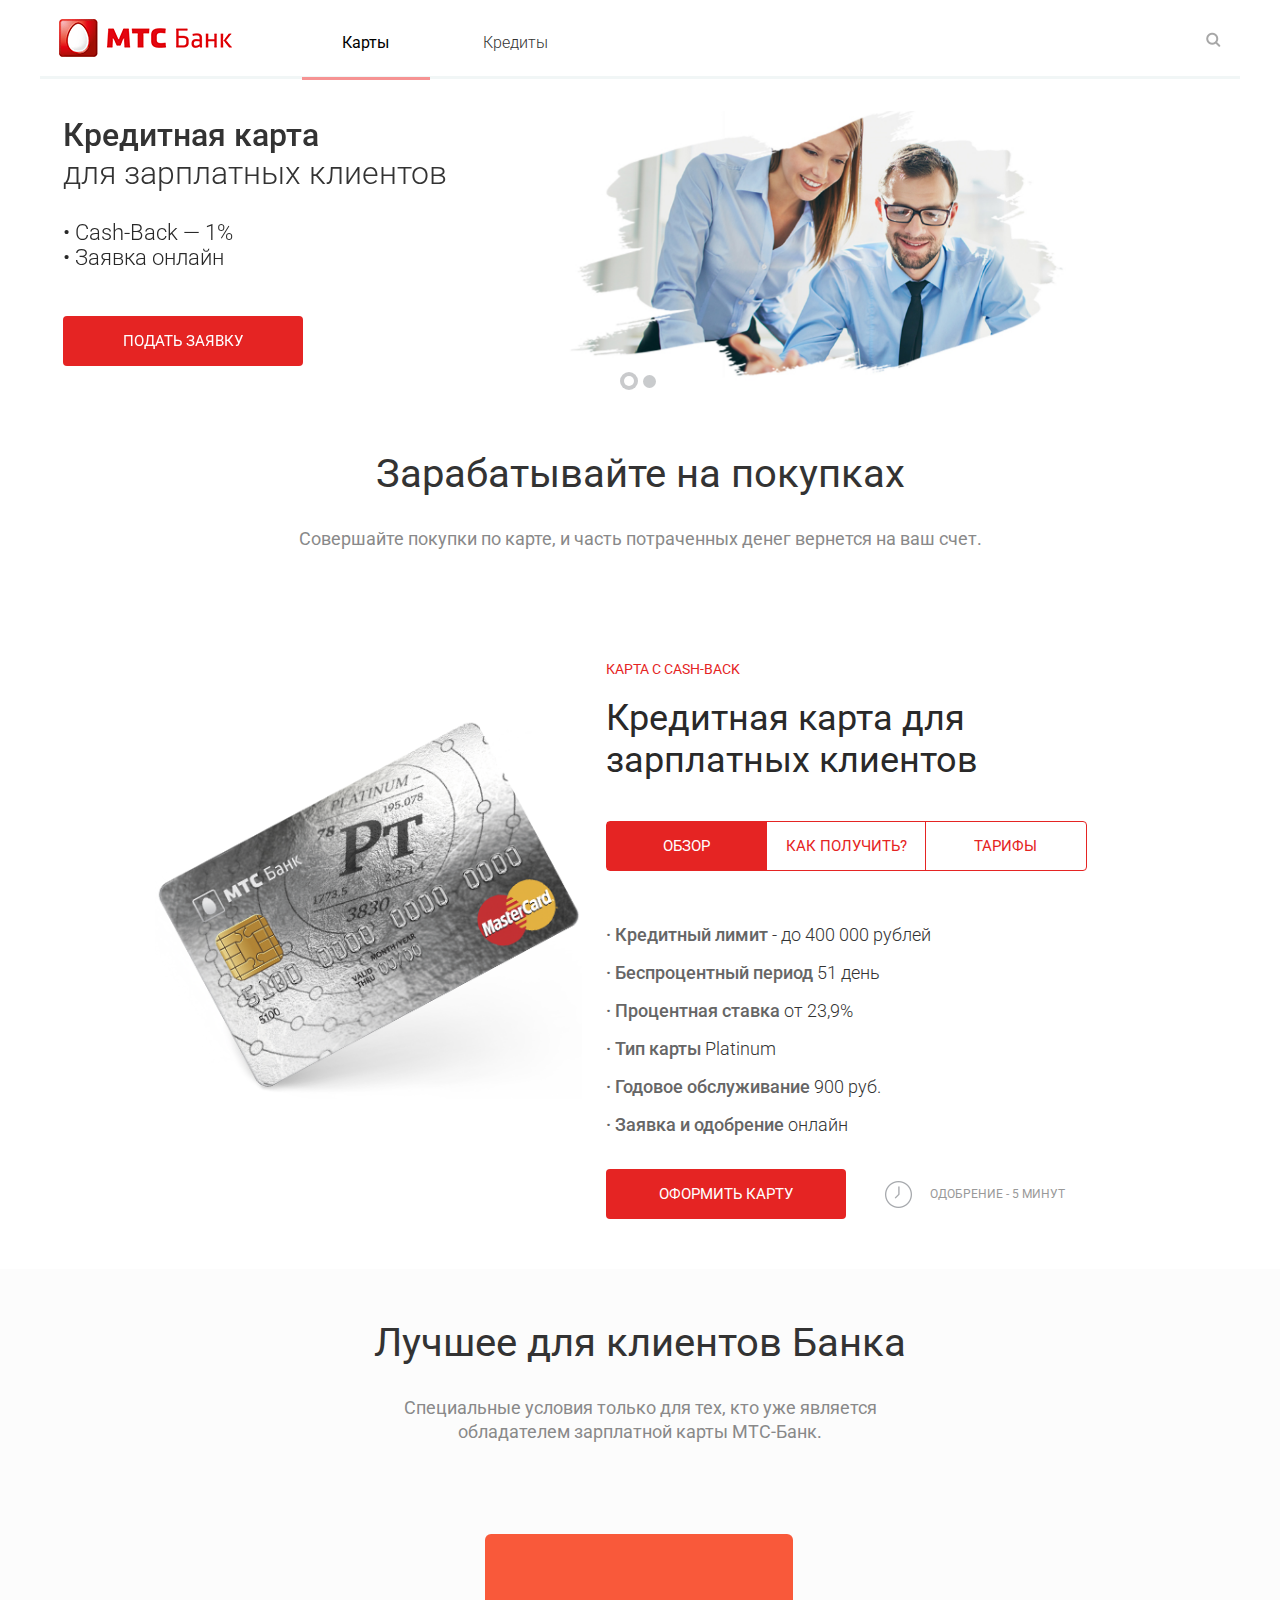
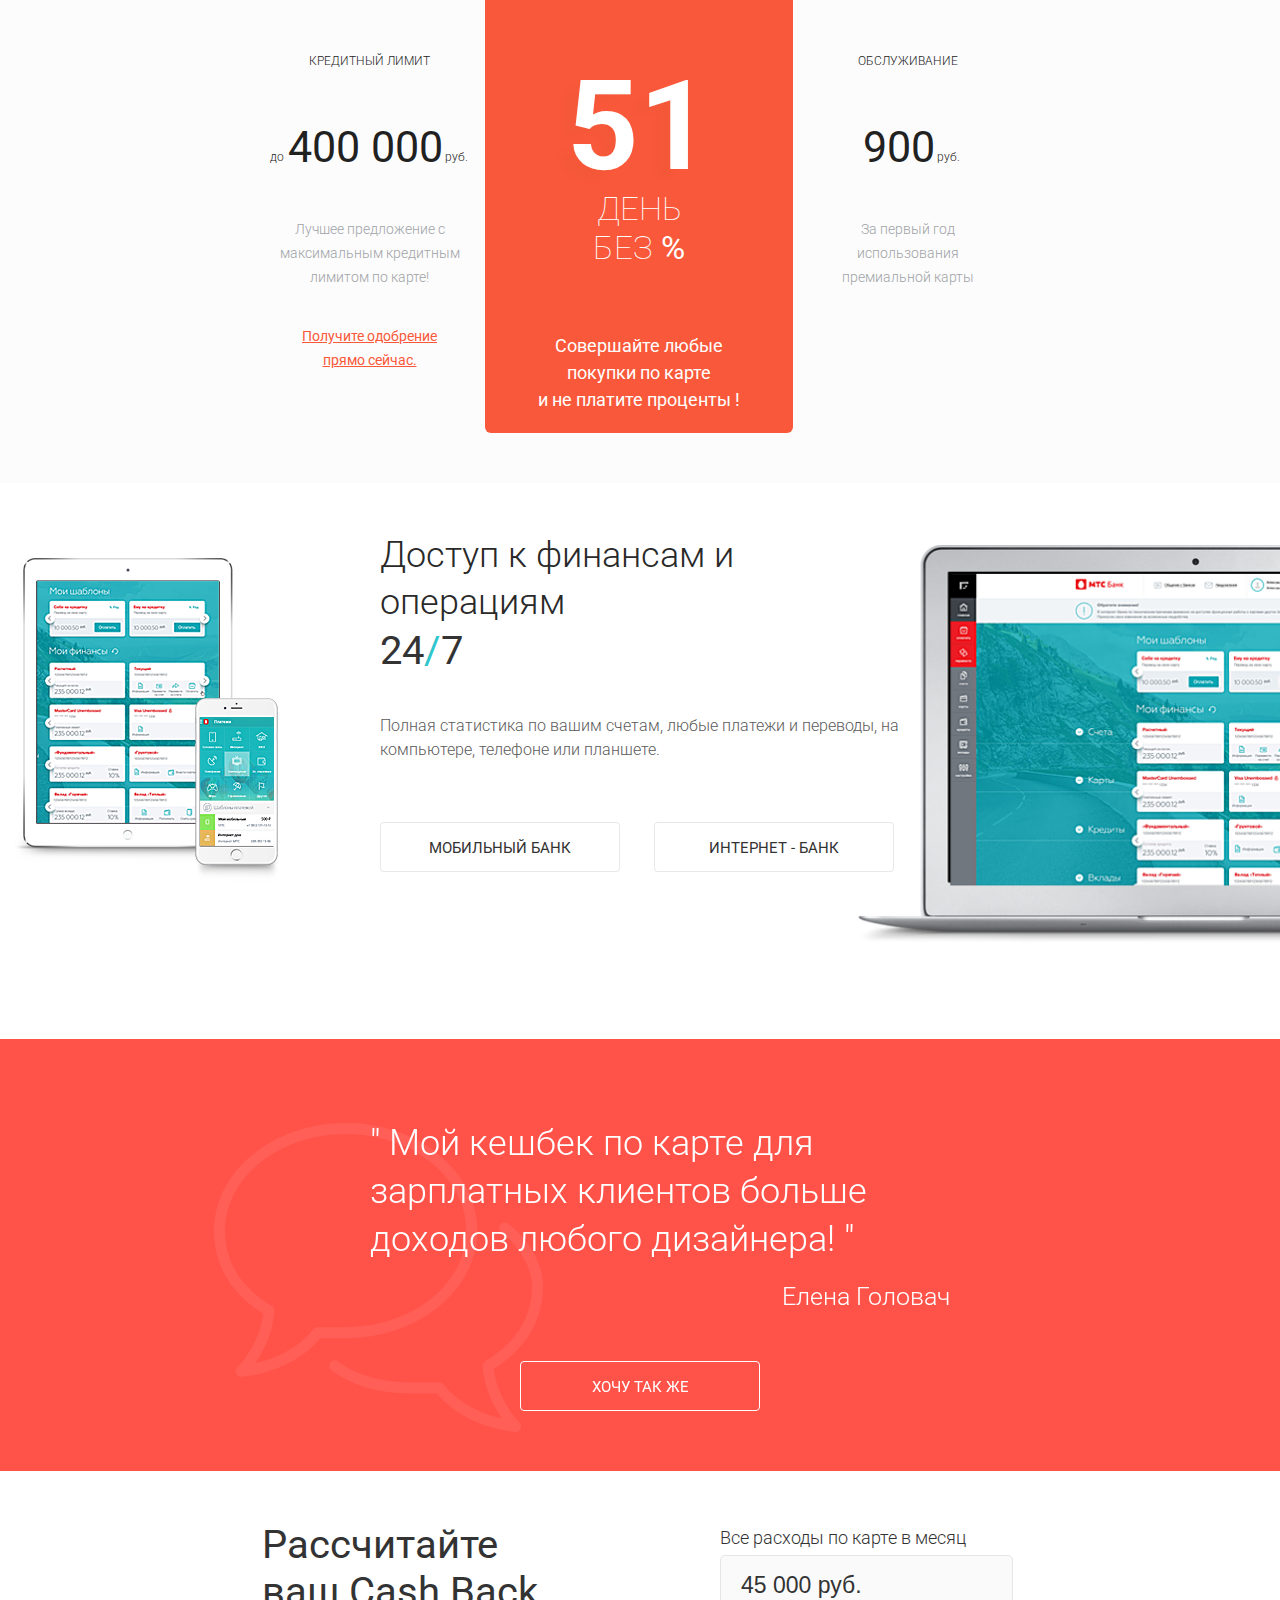
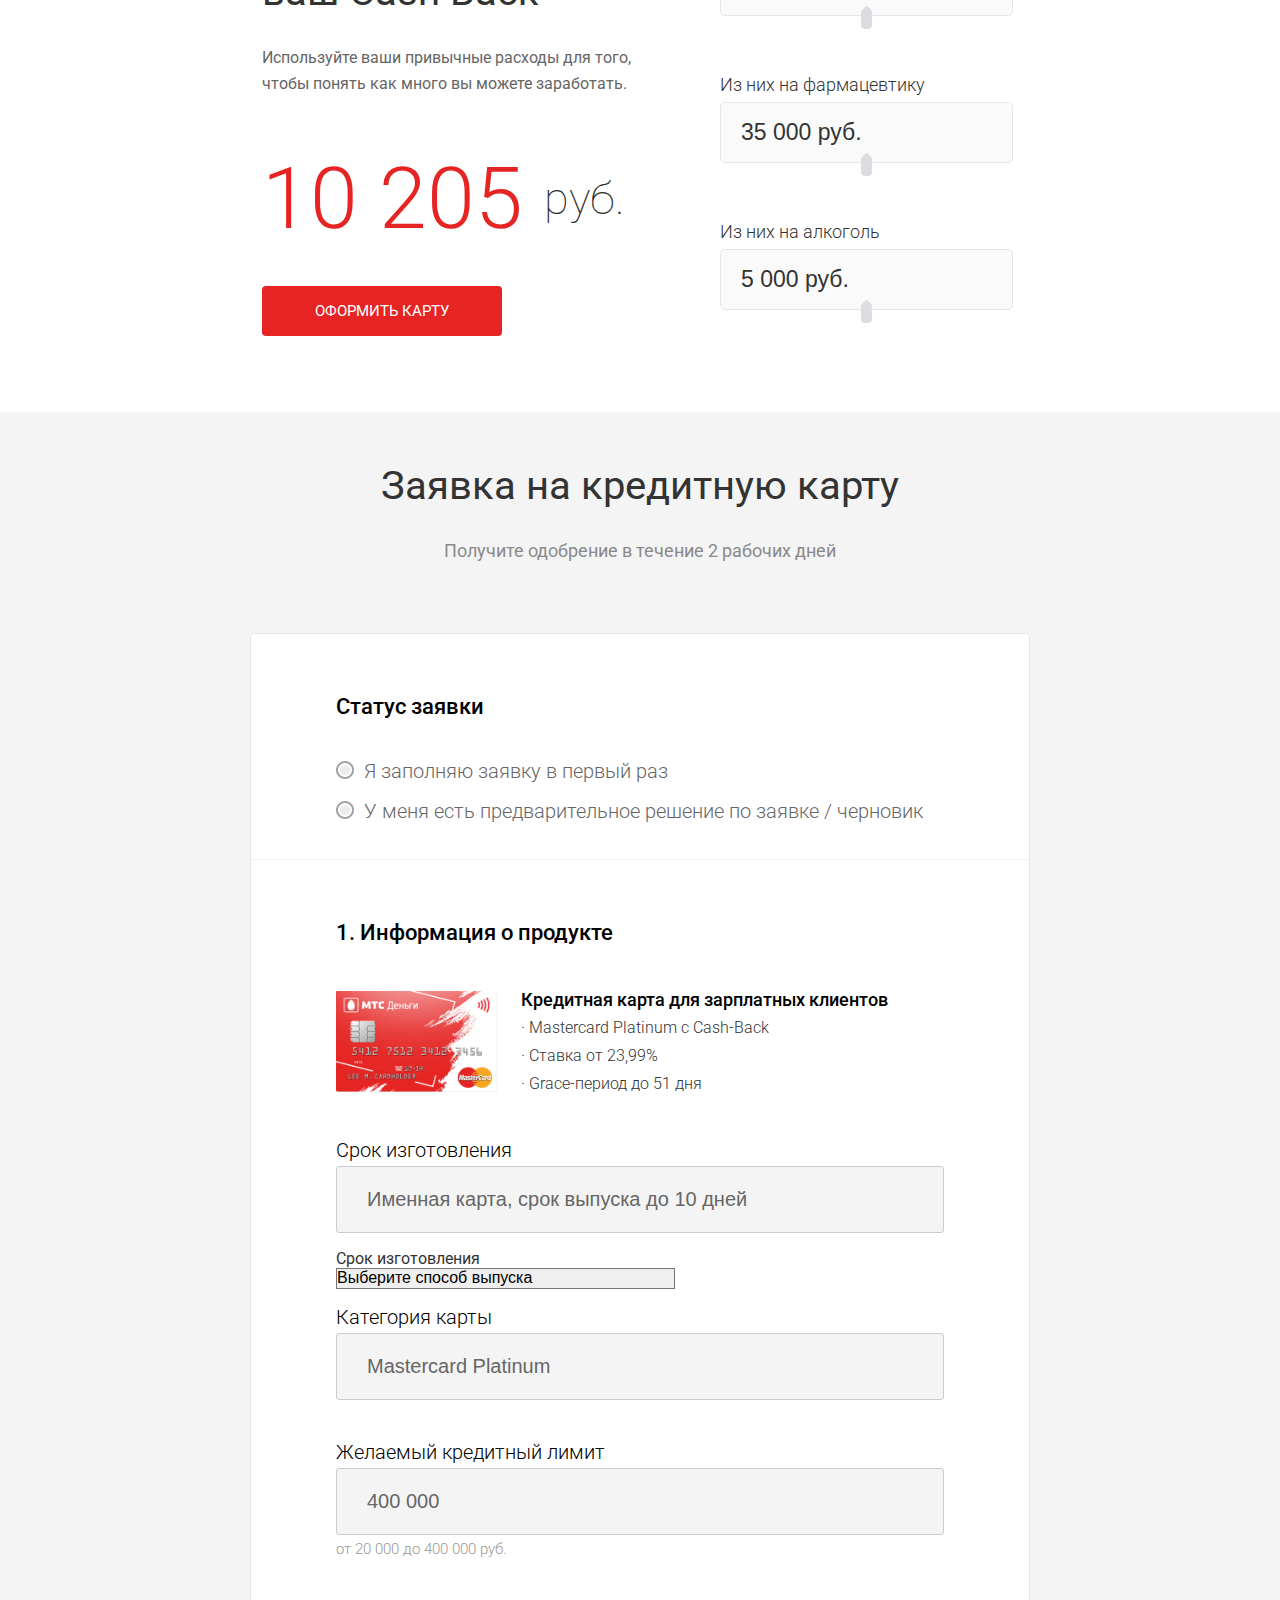
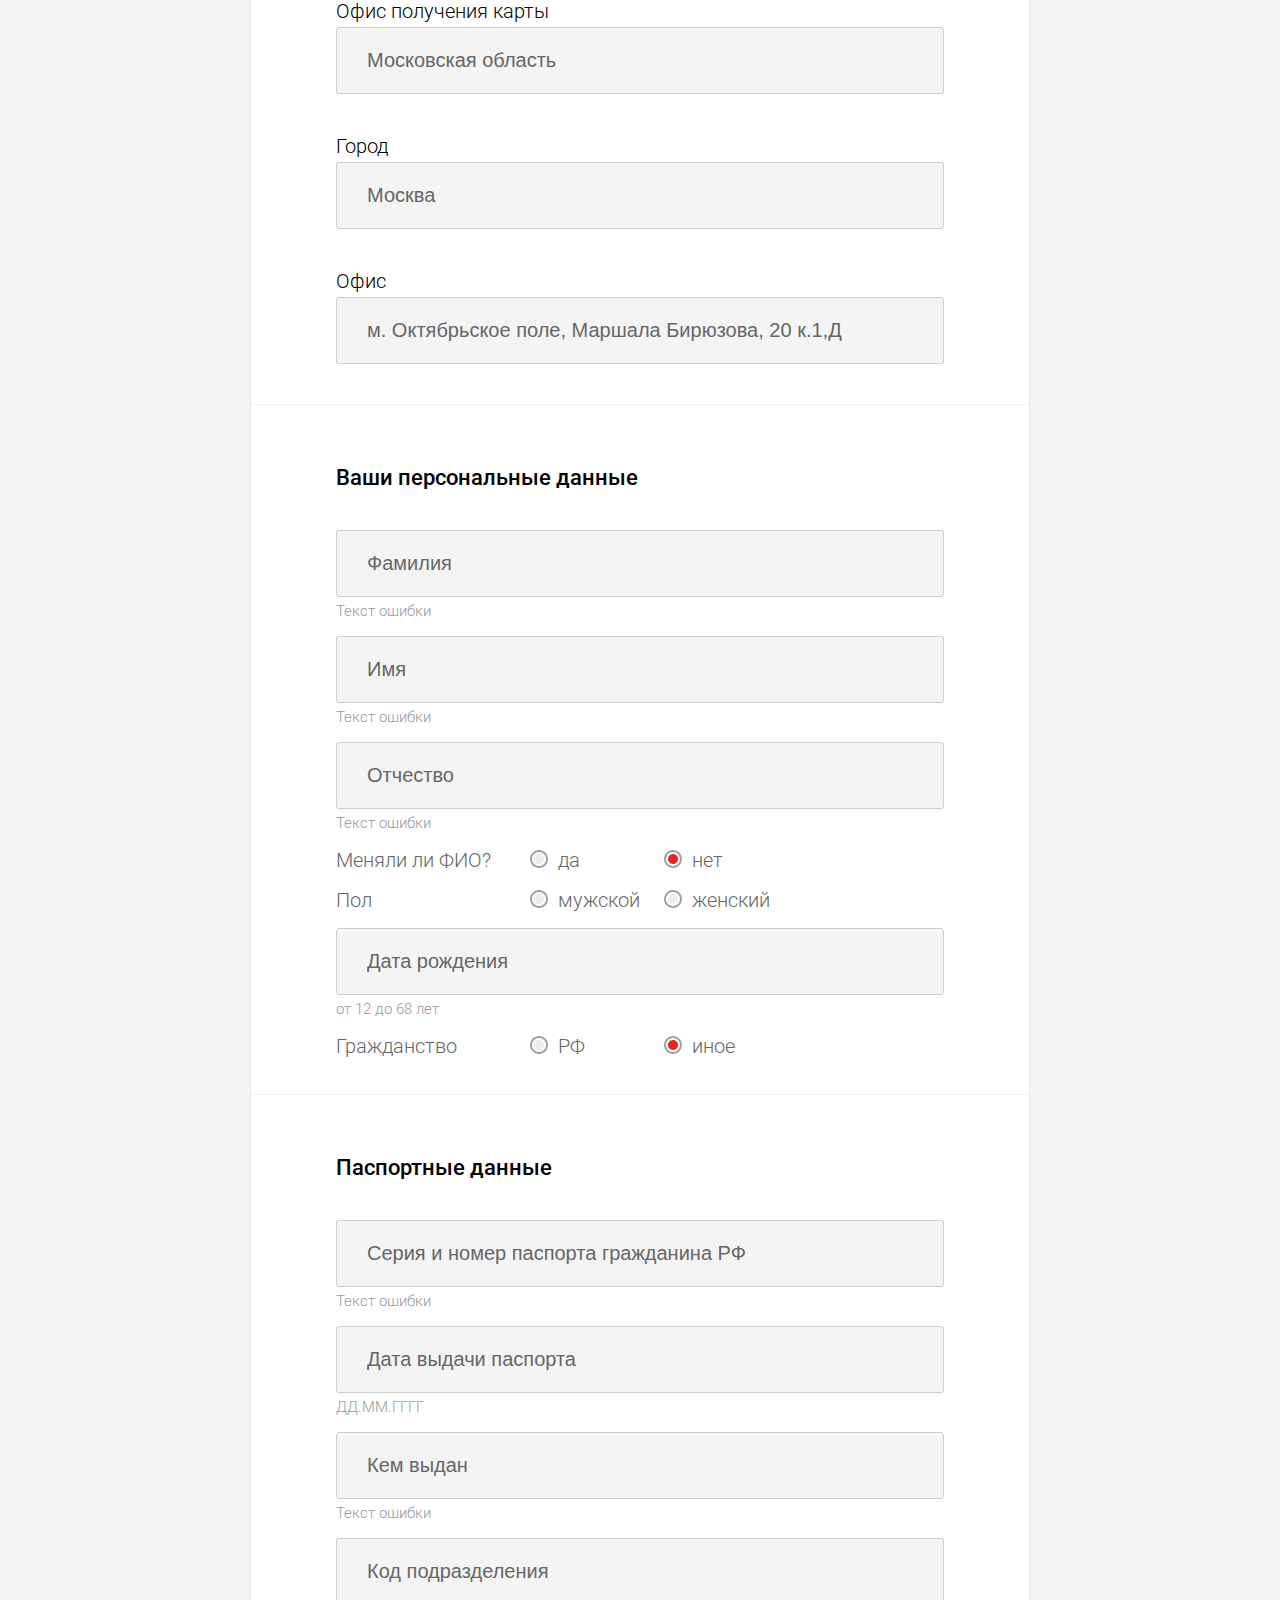
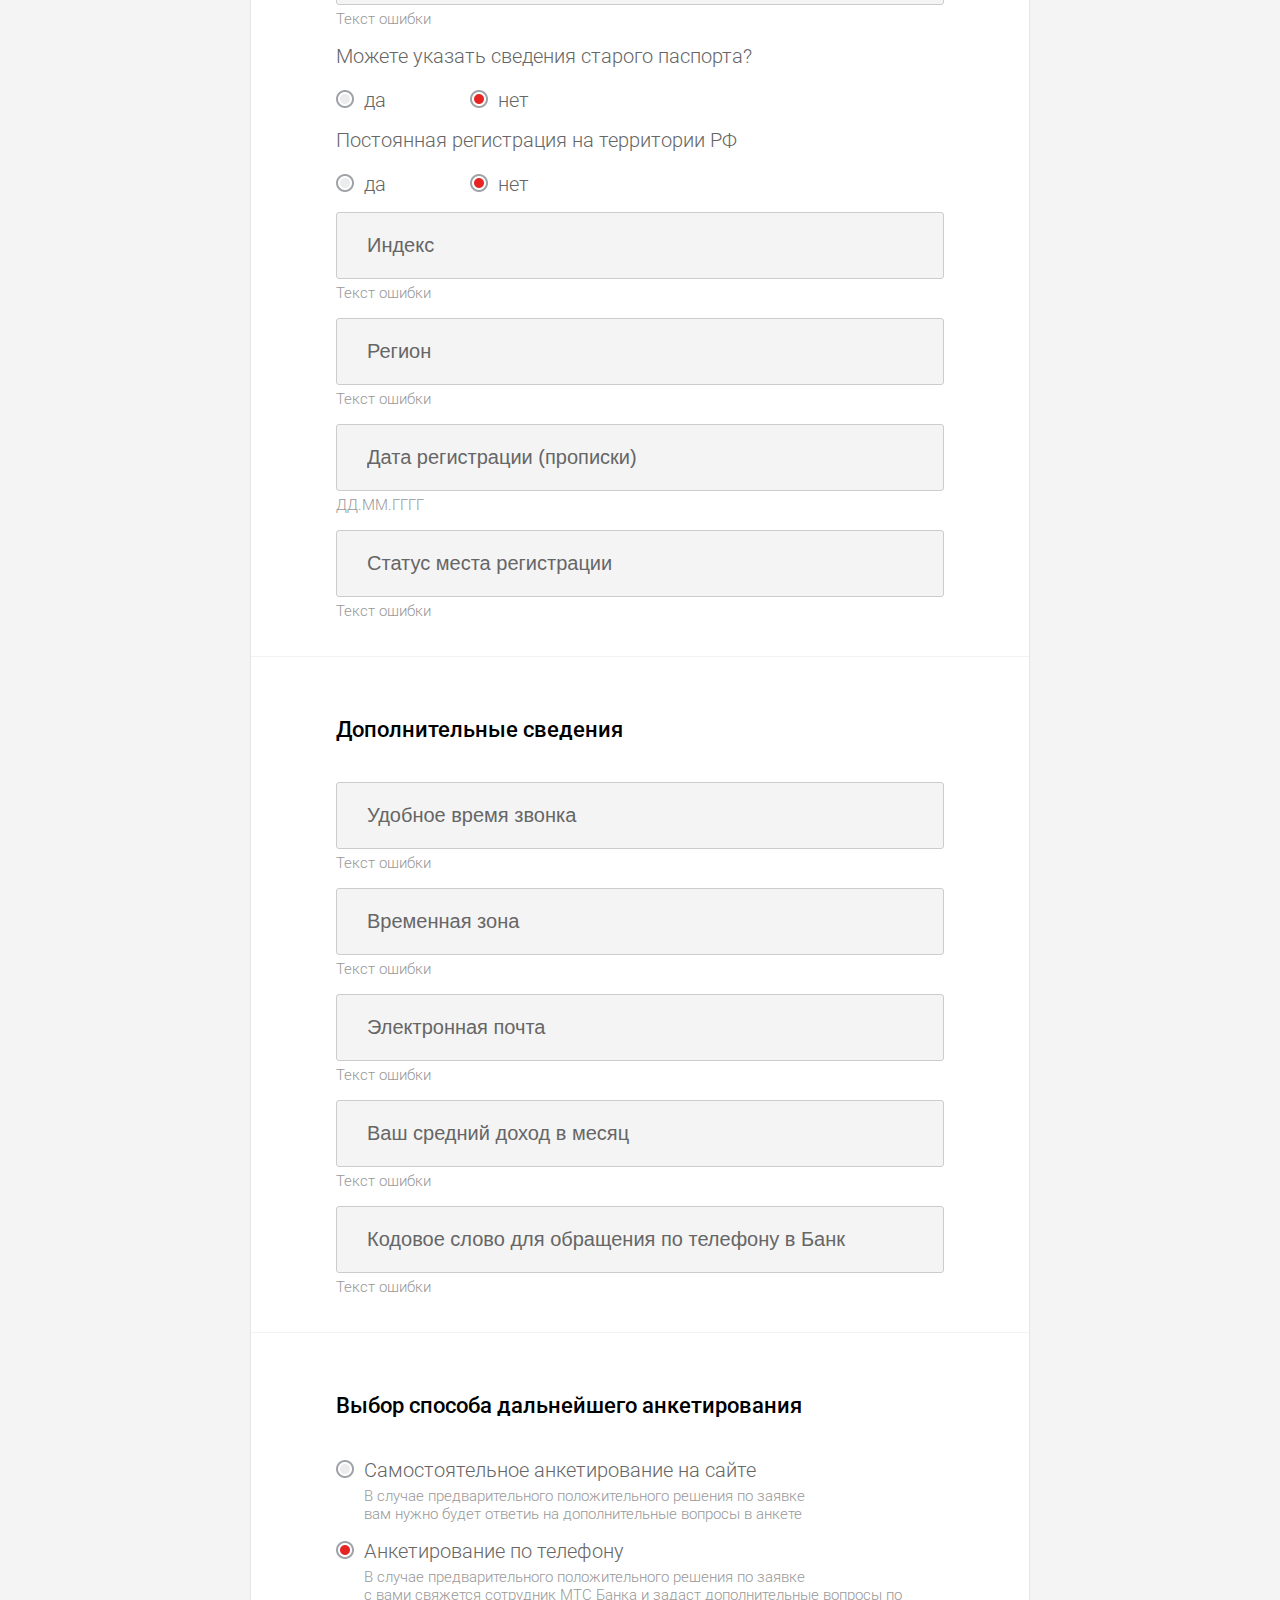
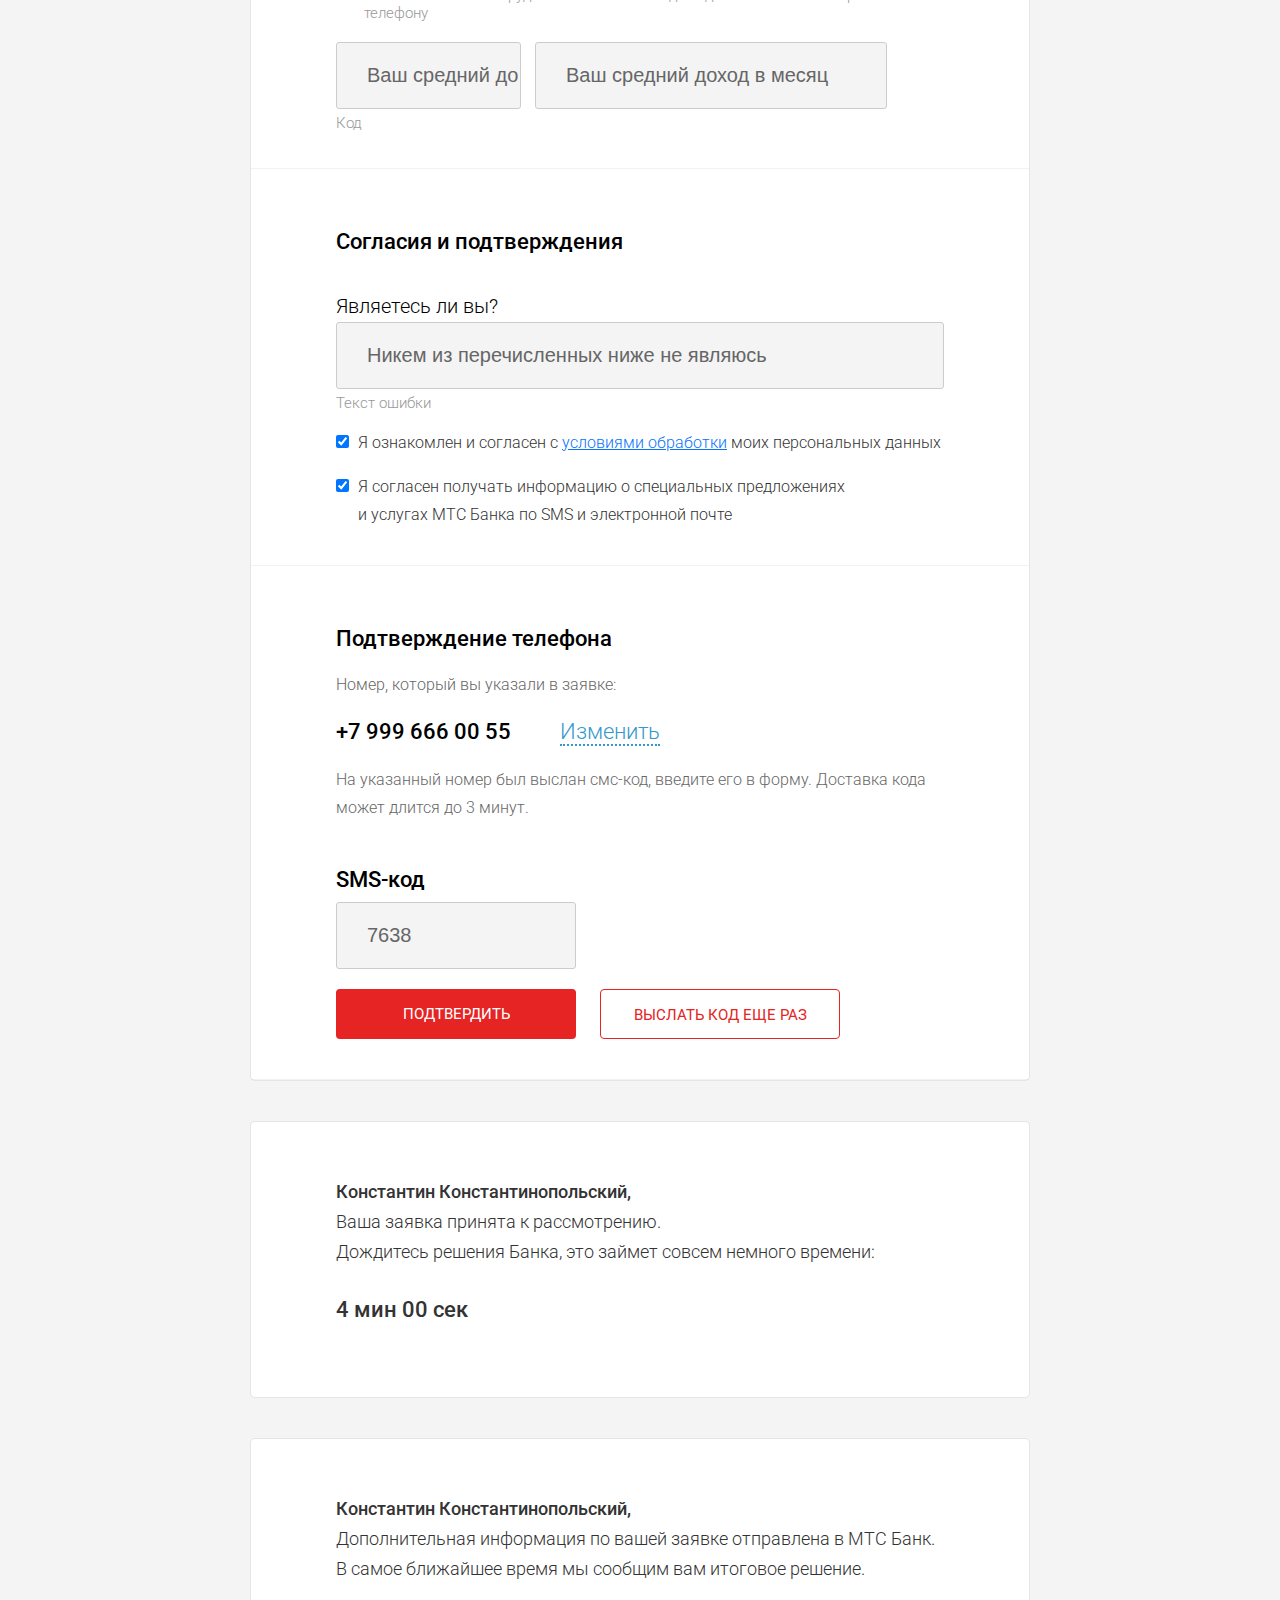
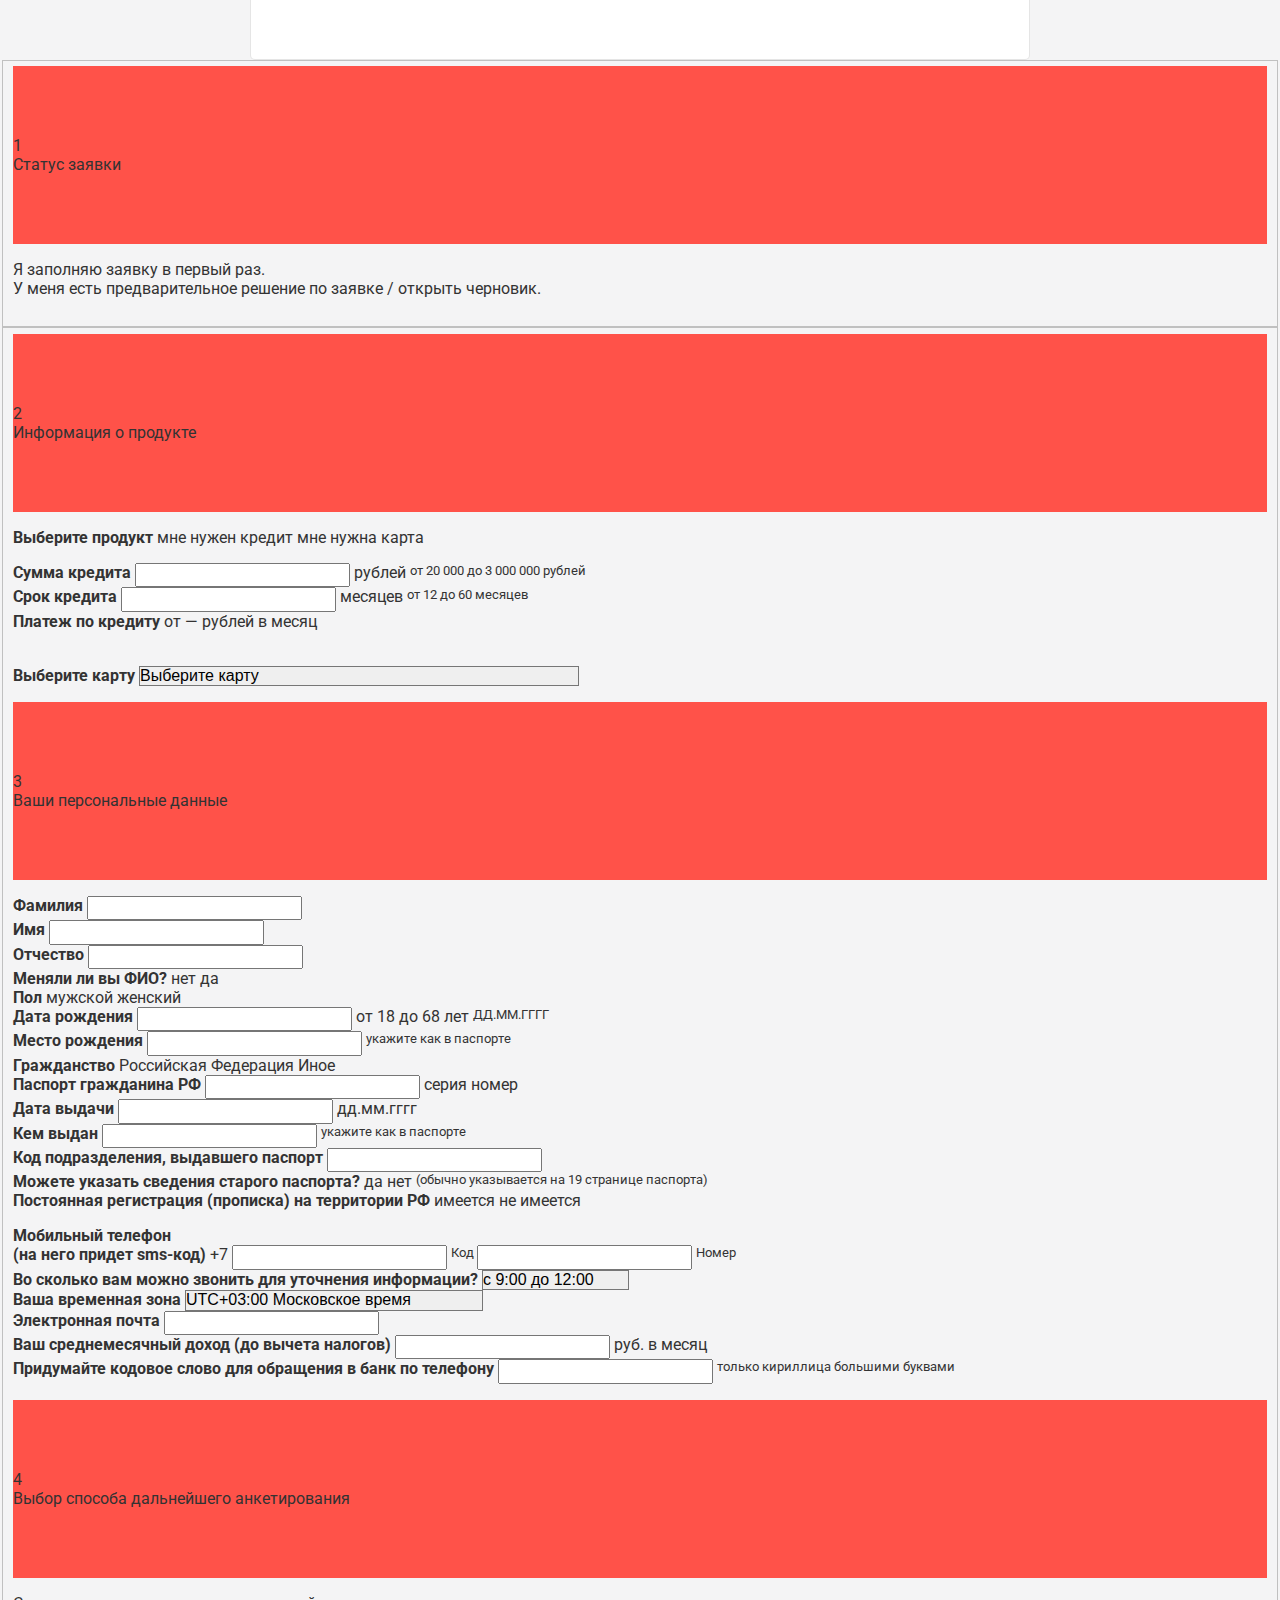
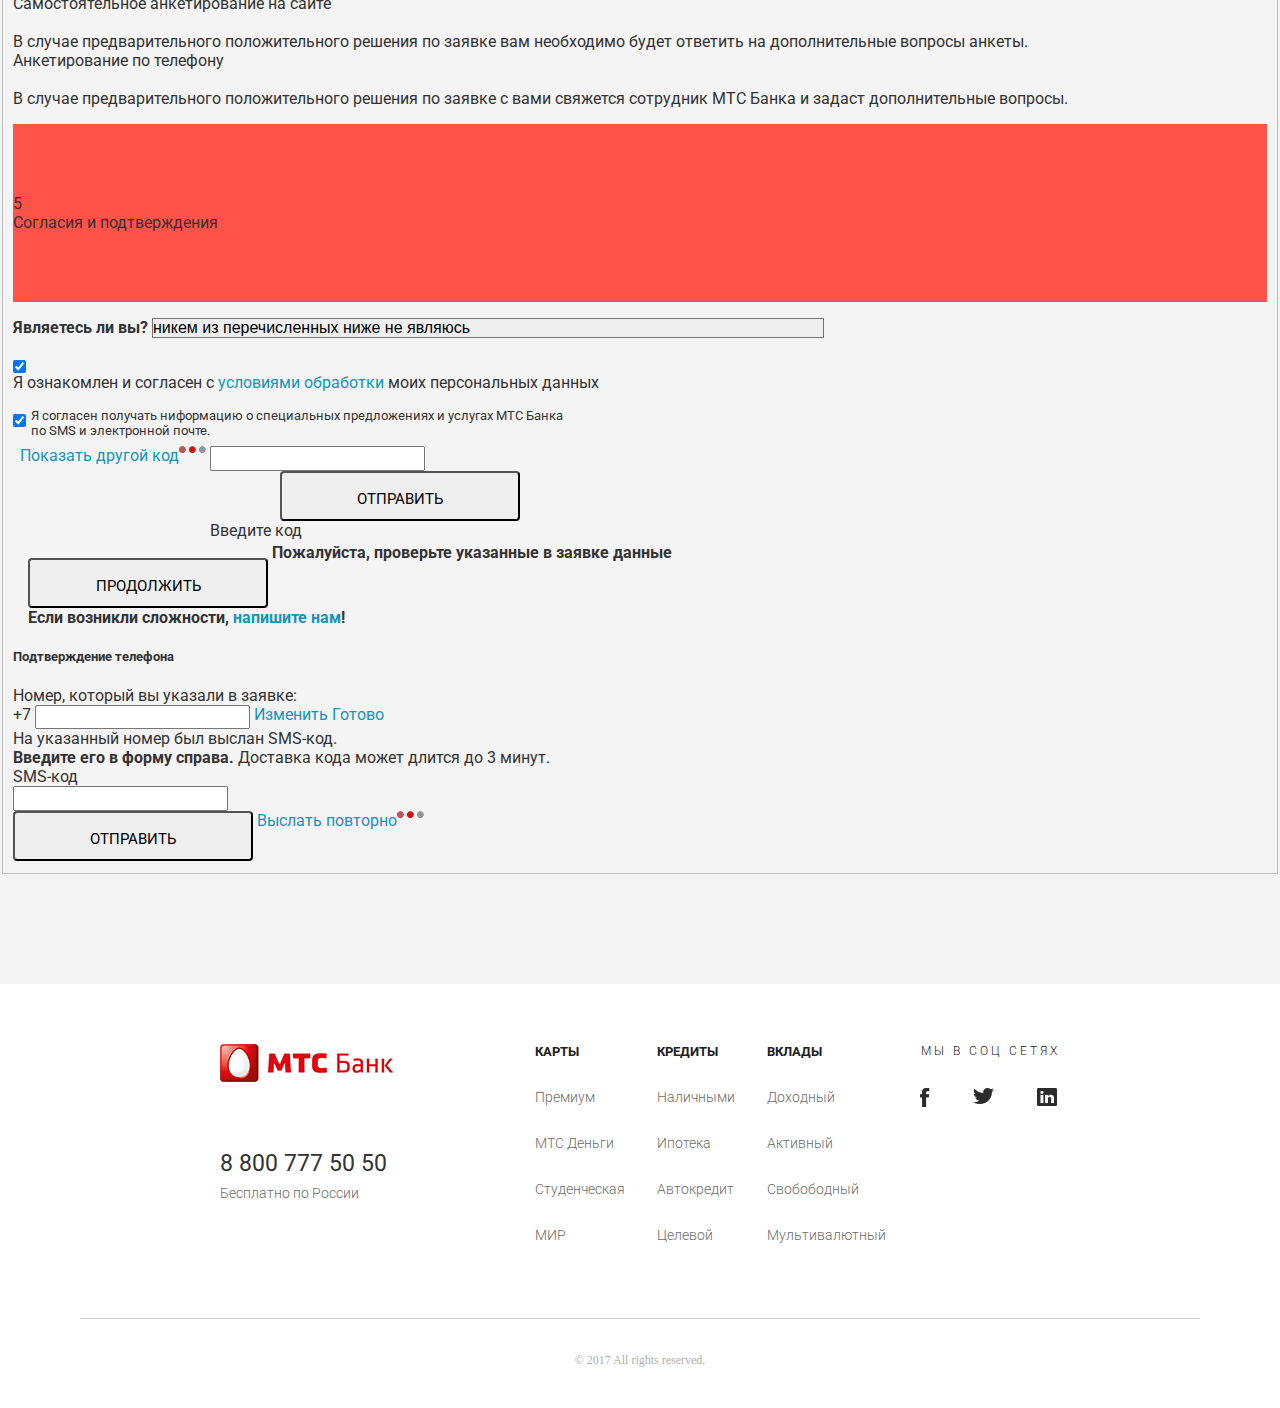
==== commit 194601c7: "changes" ====
--- a/card0.html
+++ b/card0.html
@@ -175,7 +175,7 @@
 
 			<div class="for-clients__plus">
 				<div class="for-clients__plus-item">
-					<div class="for-clients__title">кредитный лимит</div>	
+					<div class="for-clients__title">кредитный лимит</div>
 					<div class="for-clients__price">
 						<span class="for-clients__price for-clients__price_small">до</span> 400 000 <span class="for-clients__price for-clients__price_small">руб.</span>
 					</div>
@@ -205,7 +205,7 @@
 				</div><!-- for-clients__plus-item -->
 
 				<div class="for-clients__plus-item">
-					<div class="for-clients__title">обслуживание</div>	
+					<div class="for-clients__title">обслуживание</div>
 					<div class="for-clients__price">
 						900 <span class="for-clients__price for-clients__price_small">руб.</span>
 					</div>
@@ -276,7 +276,7 @@
 					ваш Cash Back
 				</div>
 				<p class="cash-back__text">
-					Используйте ваши привычные расходы для того, 
+					Используйте ваши привычные расходы для того,
 					чтобы понять как много вы можете заработать.
 				</p>
 				<div class="cash-back__price">10 205 <span class="cash-back__price cash-back__price_sm">руб.</span></div>
@@ -337,7 +337,7 @@
 
 			<div class="bid__form-chapter">
 				<div class="bid__form-title">1. Информация о продукте</div>
-				
+
 				<div class="bid__product">
 					<div class="bid__product-photo"><img src="img/card-page/banner/banner_card.png" alt=""></div>
 					<p class="bid__product-text">
@@ -348,7 +348,7 @@
 					</p>
 				</div>
 
-				<label class="bid__form-caption">Срок изготовления 
+				<label class="bid__form-caption">Срок изготовления
 					<select name="" id="" class="bid__form-input">
 						<option value="">Именная карта, срок выпуска до 10 дней</option>
 						<option value="">Именная карта, срок выпуска до 10 дней</option>
@@ -490,17 +490,17 @@
 				<div class="bid__form-title">Ваши персональные данные</div>
 
 				<div class="bid__input-wrapper">
-					<input type="text" class="bid__form-input" placeholder="Фамилия"> 
+					<input type="text" class="bid__form-input" placeholder="Фамилия">
 					<div class="bid__form-hint">Текст ошибки</div>
 				</div>
 
 				<div class="bid__input-wrapper">
-					<input type="text" class="bid__form-input" placeholder="Имя"> 
+					<input type="text" class="bid__form-input" placeholder="Имя">
 					<div class="bid__form-hint">Текст ошибки</div>
 				</div>
 
 				<div class="bid__input-wrapper">
-					<input type="text" class="bid__form-input" placeholder="Отчество"> 
+					<input type="text" class="bid__form-input" placeholder="Отчество">
 					<div class="bid__form-hint">Текст ошибки</div>
 				</div>
 
@@ -529,7 +529,7 @@
 				</div>
 
 				<div class="bid__input-wrapper">
-					<input type="text" class="bid__form-input" placeholder="Дата рождения"> 
+					<input type="text" class="bid__form-input" placeholder="Дата рождения">
 					<div class="bid__form-hint">от 12 до 68 лет</div>
 				</div>
 
@@ -550,22 +550,22 @@
 				<div class="bid__form-title">Паспортные данные</div>
 
 				<div class="bid__input-wrapper">
-					<input type="text" class="bid__form-input" placeholder="Серия и номер паспорта гражданина РФ"> 
+					<input type="text" class="bid__form-input" placeholder="Серия и номер паспорта гражданина РФ">
 					<div class="bid__form-hint">Текст ошибки</div>
 				</div>
 
 				<div class="bid__input-wrapper">
-					<input type="text" class="bid__form-input" placeholder="Дата выдачи паспорта"> 
+					<input type="text" class="bid__form-input" placeholder="Дата выдачи паспорта">
 					<div class="bid__form-hint">ДД.ММ.ГГГГ</div>
 				</div>
 
 				<div class="bid__input-wrapper">
-					<input type="text" class="bid__form-input" placeholder="Кем выдан"> 
+					<input type="text" class="bid__form-input" placeholder="Кем выдан">
 					<div class="bid__form-hint">Текст ошибки</div>
 				</div>
 
 				<div class="bid__input-wrapper">
-					<input type="text" class="bid__form-input" placeholder="Код подразделения"> 
+					<input type="text" class="bid__form-input" placeholder="Код подразделения">
 					<div class="bid__form-hint">Текст ошибки</div>
 				</div>
 
@@ -594,7 +594,7 @@
 				</div>
 
 				<div class="bid__input-wrapper">
-					<input type="text" class="bid__form-input" placeholder="Индекс"> 
+					<input type="text" class="bid__form-input" placeholder="Индекс">
 					<div class="bid__form-hint">Текст ошибки</div>
 				</div>
 
@@ -603,12 +603,12 @@
 						<option value="">Регион</option>
 						<option value="">Регион</option>
 						<option value="">Регион</option>
-					</select>	
+					</select>
 					<div class="bid__form-hint">Текст ошибки</div>
 				</div>
 
 				<div class="bid__input-wrapper">
-					<input type="text" class="bid__form-input" placeholder="Дата регистрации (прописки)"> 
+					<input type="text" class="bid__form-input" placeholder="Дата регистрации (прописки)">
 					<div class="bid__form-hint">ДД.ММ.ГГГГ</div>
 				</div>
 
@@ -617,11 +617,11 @@
 						<option value="">Статус места регистрации</option>
 						<option value="">Статус места регистрации</option>
 						<option value="">Статус места регистрации</option>
-					</select>	
+					</select>
 					<div class="bid__form-hint">Текст ошибки</div>
 				</div>
 			</div><!-- bid__form-chapter -->
-			
+
 			<div class="bid__form-chapter">
 				<div class="bid__form-title">Дополнительные сведения</div>
 				<div class="bid__input-wrapper">
@@ -629,7 +629,7 @@
 						<option value="">Удобное время звонка</option>
 						<option value="">Удобное время звонка</option>
 						<option value="">Удобное время звонка</option>
-					</select>	
+					</select>
 					<div class="bid__form-hint">Текст ошибки</div>
 				</div>
 
@@ -638,22 +638,22 @@
 						<option value="">Временная зона</option>
 						<option value="">Временная зона</option>
 						<option value="">Временная зона</option>
-					</select>	
+					</select>
 					<div class="bid__form-hint">Текст ошибки</div>
 				</div>
 
 				<div class="bid__input-wrapper">
-					<input type="text" class="bid__form-input" placeholder="Электронная почта"> 
+					<input type="text" class="bid__form-input" placeholder="Электронная почта">
 					<div class="bid__form-hint">Текст ошибки</div>
 				</div>
 
 				<div class="bid__input-wrapper">
-					<input type="text" class="bid__form-input" placeholder="Ваш средний доход в месяц"> 
+					<input type="text" class="bid__form-input" placeholder="Ваш средний доход в месяц">
 					<div class="bid__form-hint">Текст ошибки</div>
 				</div>
 
 				<div class="bid__input-wrapper">
-					<input type="text" class="bid__form-input" placeholder="Кодовое слово для обращения по телефону в Банк"> 
+					<input type="text" class="bid__form-input" placeholder="Кодовое слово для обращения по телефону в Банк">
 					<div class="bid__form-hint">Текст ошибки</div>
 				</div>
 			</div><!-- bid__form-chapter -->
@@ -682,7 +682,7 @@
 				</div>
 
 				<div class="bid__input-wrapper">
-					<input type="text" class="bid__form-input bid__form-input-phone" placeholder="Ваш средний доход в месяц"> 
+					<input type="text" class="bid__form-input bid__form-input-phone" placeholder="Ваш средний доход в месяц">
 					<input type="text" class="bid__form-input bid__form-input-phone_lg" placeholder="Ваш средний доход в месяц"> <br>
 					<div class="bid__form-hint">Код</div>
 				</div>
@@ -696,7 +696,7 @@
 						<option value="">Никем из перечисленных ниже не являюсь</option>
 						<option value="">Никем из перечисленных ниже не являюсь</option>
 						<option value="">Никем из перечисленных ниже не являюсь</option>
-					</select>	
+					</select>
 				</label>
 				<div class="bid__form-hint">Текст ошибки</div>
 			</div>
@@ -1425,29 +1425,32 @@
 				<div class="footer__info-text">Бесплатно по России</div>
 			</div><!-- footer__info -->
 
-			<div class="footer__service">
-				<p class="footer__service-link">Карты</p>
-				<a href="#" class="footer__service-link">Премиум</a>
-				<a href="#" class="footer__service-link">МТС Деньги</a>
-				<a href="#" class="footer__service-link">Студенческая</a>
-				<a href="#" class="footer__service-link">МИР</a>
-			</div>
-
-			<div class="footer__service">
-				<p class="footer__service-link">Кредиты</p>
-				<a href="#" class="footer__service-link">Наличными</a>
-				<a href="#" class="footer__service-link">Ипотека</a>
-				<a href="#" class="footer__service-link">Автокредит</a>
-				<a href="#" class="footer__service-link">Целевой</a>
-			</div>
-
-			<div class="footer__service">
-				<p class="footer__service-link">Вклады</p>
-				<a href="#" class="footer__service-link">Доходный</a>
-				<a href="#" class="footer__service-link">Активный</a>
-				<a href="#" class="footer__service-link">Свобободный</a>
-				<a href="#" class="footer__service-link">Мультивалютный</a>
-			</div>
+			<div class="l-footer__service">
+				<div class="footer__service">
+					<p class="footer__service-link">Карты</p>
+					<a href="#" class="footer__service-link">Премиум</a>
+					<a href="#" class="footer__service-link">МТС Деньги</a>
+					<a href="#" class="footer__service-link">Студенческая</a>
+					<a href="#" class="footer__service-link">МИР</a>
+				</div>
+
+				<div class="footer__service">
+					<p class="footer__service-link">Кредиты</p>
+					<a href="#" class="footer__service-link">Наличными</a>
+					<a href="#" class="footer__service-link">Ипотека</a>
+					<a href="#" class="footer__service-link">Автокредит</a>
+					<a href="#" class="footer__service-link">Целевой</a>
+				</div>
+
+				<div class="footer__service">
+					<p class="footer__service-link">Вклады</p>
+					<a href="#" class="footer__service-link">Доходный</a>
+					<a href="#" class="footer__service-link">Активный</a>
+					<a href="#" class="footer__service-link">Свобободный</a>
+					<a href="#" class="footer__service-link">Мультивалютный</a>
+				</div>
+			</div>
+
 
 			<div class="footer__social">
 				<div class="footer__social-text">Мы в соц сетях</div>
@@ -1475,4 +1478,4 @@
 	<script src="js/main.js"></script>
 
 </body>
-</html>+</html>
--- a/css/main.css
+++ b/css/main.css
@@ -46,9 +46,10 @@
 
 select::-ms-expand { display: none; } /*ie fix*/
 
-.select {
+
+/*кастомный селект*/
+.select_layout {
     position: relative;
-    /*end of firefox fix*/
 }
 
 select {
@@ -64,13 +65,19 @@
   /*end of firefox fix*/
 }
 
-.select::after {
+select option {
+  width: 100%;
+}
+
+.select_layout::after {
   content: "▼";
+  color: #a1a1a1;
   padding: 0 8px;
   font-size: 12px;
   position: absolute;
-  right: 8px;
-  top: 4px;
+  right: -4px;
+  top: 50%;
+  margin-top: -7px;
   z-index: 1;
   text-align: center;
   width: 10%;
@@ -534,6 +541,41 @@
 }
 
 
+
+.footer__info {
+  margin-bottom: 24px;
+}
+
+.l-footer__service {
+    display: -webkit-box;
+    display: -webkit-flex;
+    display: -moz-box;
+    display: -ms-flexbox;
+    display: flex;
+    -webkit-flex-wrap: wrap;
+    -ms-flex-wrap: wrap;
+    flex-wrap: wrap;
+
+    -webkit-box-orient: horizontal;
+    -webkit-box-direction: normal;
+    -webkit-flex-direction: row;
+    -moz-box-orient: horizontal;
+    -moz-box-direction: normal;
+    -ms-flex-direction: row;
+    flex-direction: row;
+
+    -webkit-box-pack: justify;
+    -webkit-justify-content: space-between;
+    -moz-box-pack: justify;
+    -ms-flex-pack: justify;
+    justify-content: space-between;
+}
+
+.footer__service {
+  display: inline-block;
+  margin: 0 16px;
+}
+
 @media only screen and (max-width: 1200px) {
   .footer__copyright:before {width: 80%;}
 }
@@ -1180,6 +1222,36 @@
   margin-left: -3px;
 }
 
+/*new style*/
+
+.cash-back__container::after {
+    content: '';
+    display: block;
+    clear: both;
+}
+
+.cash-back__header,
+.cash-back__data,
+.cash-back__sum {
+    width: 50%;
+}
+
+.cash-back__header {
+    float: left;
+}
+
+.cash-back__data {
+    float: right;
+}
+
+.cash-back__sum {
+    float: left;
+}
+
+
+
+/**/
+
 .cash-back__headline {
   margin-bottom: 30px;
 }
@@ -1197,6 +1269,19 @@
   font-size: 8.6rem;
   font-weight: 300;
   color: #e52423;
+}
+
+
+@media only screen and (max-width: 480px) {
+    .cash-back__price {
+        margin-bottom: 13px;
+        line-height: 7.4rem;
+        font-size: 5.6rem;
+    }
+
+    .filter {
+        width: 280px;
+    }
 }
 
 .cash-back__price_sm {
@@ -1292,6 +1377,7 @@
   font-size: 2rem;
   font-weight: 300;
   color: #000;
+  margin-bottom: 20px;
 }
 
 .bid__form-caption_bold {font-weight: 500;}
@@ -1330,7 +1416,7 @@
   /*width: 550px;*/
   width: 100%;
   height: 67px;
-  margin-top: 10px;
+  margin-top: 4px;
   padding-left: 30px;
   border: 1px solid #ccc;
   -webkit-border-radius: 3px;
@@ -1362,6 +1448,21 @@
 
 @media only screen and (max-width: 670px) {
   .bid__form-input {width: 100%;}
+
+    .bid__form-input-phone_lg {
+        margin-left: 0;}
+
+    .cash-back__header,
+    .cash-back__data,
+    .cash-back__sum {
+        width: 100%;
+        float: none;
+        text-align: center;
+    }
+
+    .cash-back__filter {
+        float: none;
+    }
 }
 
 .bid__form-input::-webkit-input-placeholder  {color: #666; font-size: 20px; font-weight: 300; -webkit-transition: color .2s ease-in; -o-transition: color .2s ease-in; -moz-transition: color .2s ease-in; transition: color .2s ease-in;}
@@ -1383,6 +1484,8 @@
 }
 
 .bid__product {margin-bottom: 40px;}
+
+
 
 .bid__product-photo {
   display: inline-block;
@@ -1484,7 +1587,7 @@
   background-position: 0 -126px;
 }
 
-.bid__input-wrapper {margin-bottom: 40px;}
+.bid__input-wrapper {margin-bottom: 16px;}
 
 
 .message {
@@ -1975,6 +2078,13 @@
   color: #333;
   background-color: #fafafa;
 }
+@media only screen and (max-width: 480px) {
+
+    .calculate__input {
+        width: 270px;
+    }
+}
+
 
 .calculate__total {
   font-size: 2.9rem;
@@ -2378,3 +2488,69 @@
     width: 100%;
   }
 }
+
+
+.error {
+    display: none;
+    margin-top: 5px;
+    color: red;
+    font-size: 1.5rem;
+    font-weight: 300;
+}
+
+.is-show {
+    display: block !important;
+}
+
+.is-hide {
+    display: none !important;
+}
+
+@media all and (max-width: 656px) {
+  .footer__info-logo {
+    margin-bottom: 14px;
+  }
+
+  .l-footer__service {
+    width: 100%;
+    margin-bottom: 16px;
+  }
+
+  .footer__social-link {
+    margin-top: 10px;
+  }
+
+  .footer__info {
+    order: 1;
+  }
+
+  .l-footer__service {
+    order: 3;
+  }
+
+  .footer__social {
+    order: 2;
+  }
+}
+
+
+@media all and (max-width: 448px) {
+  .footer__container,
+  .l-footer__service {
+    flex-direction: column;
+  }
+
+  .footer__service {
+    margin-left: 0;
+    margin-right: 0;
+    margin-bottom: 24px;
+  }
+
+  .l-footer__service {
+    order: 2;
+  }
+
+  .footer__social {
+    order: 3;
+  }
+}
